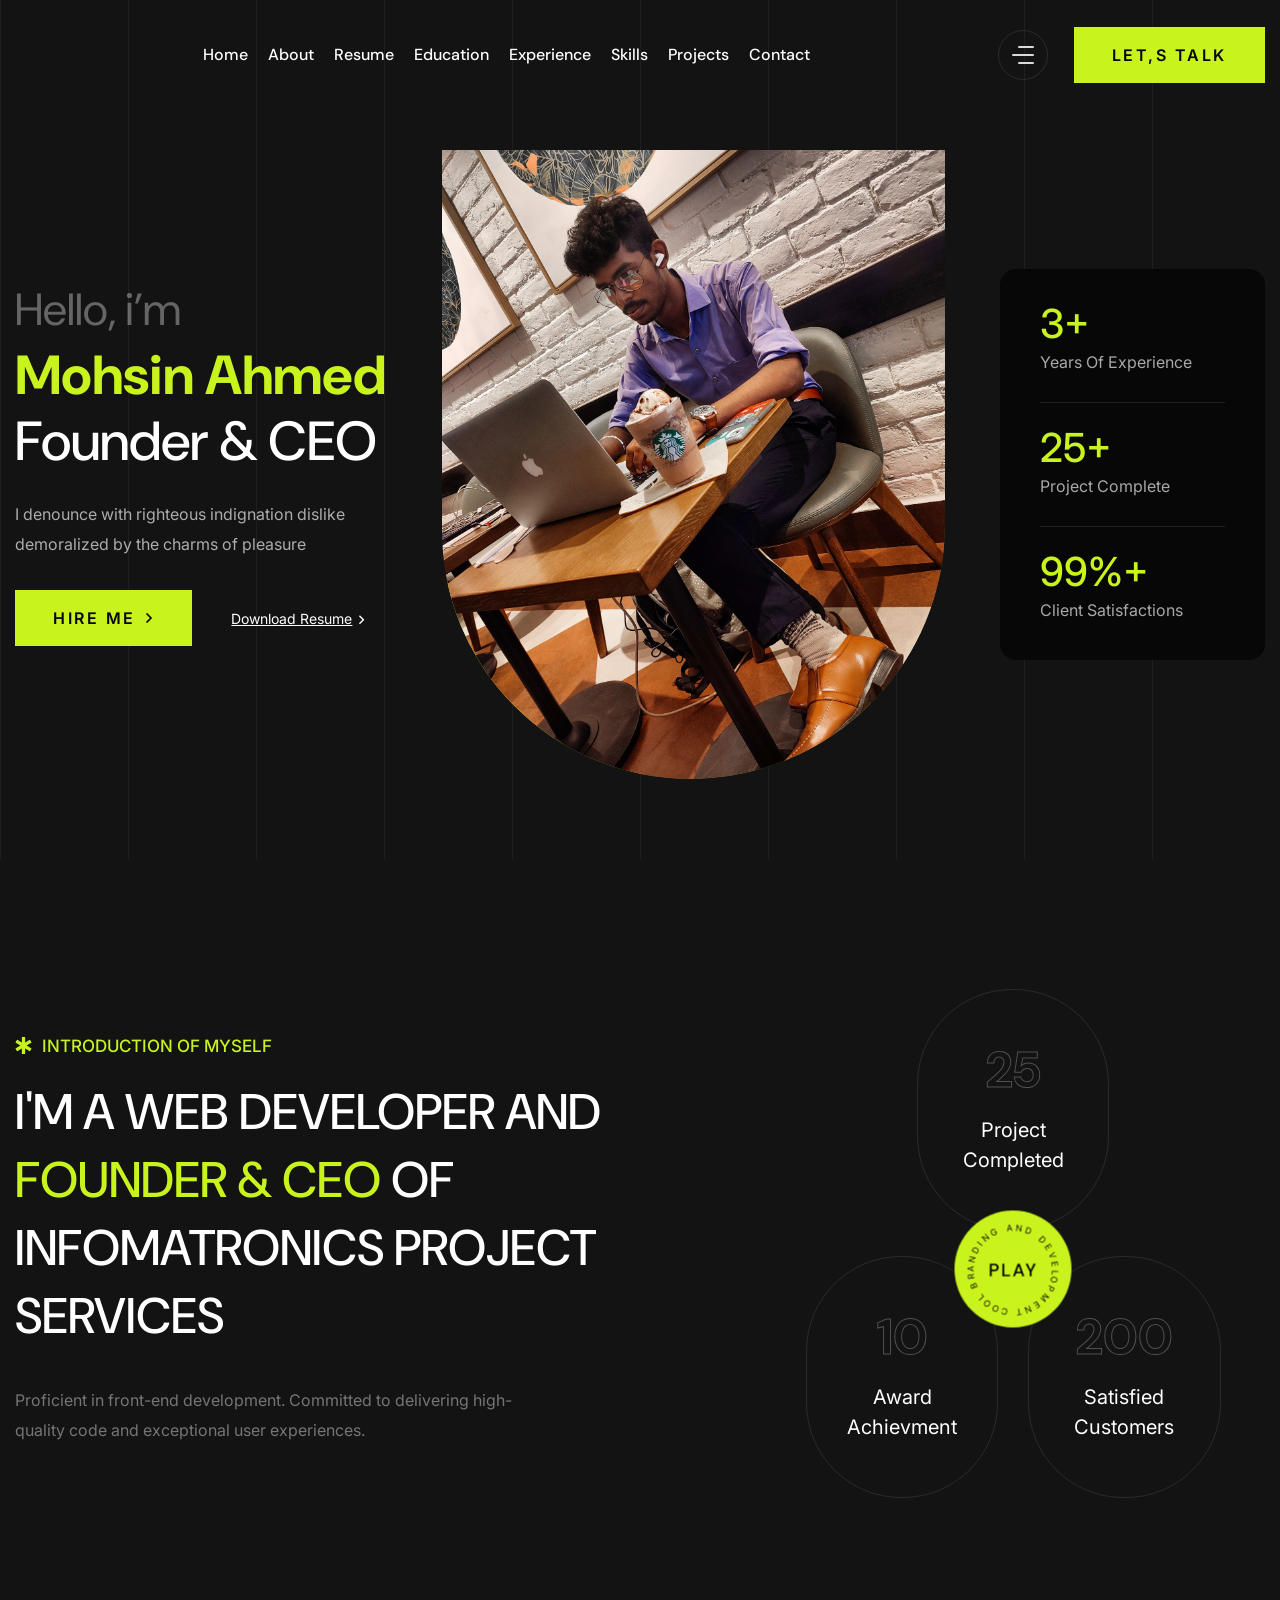
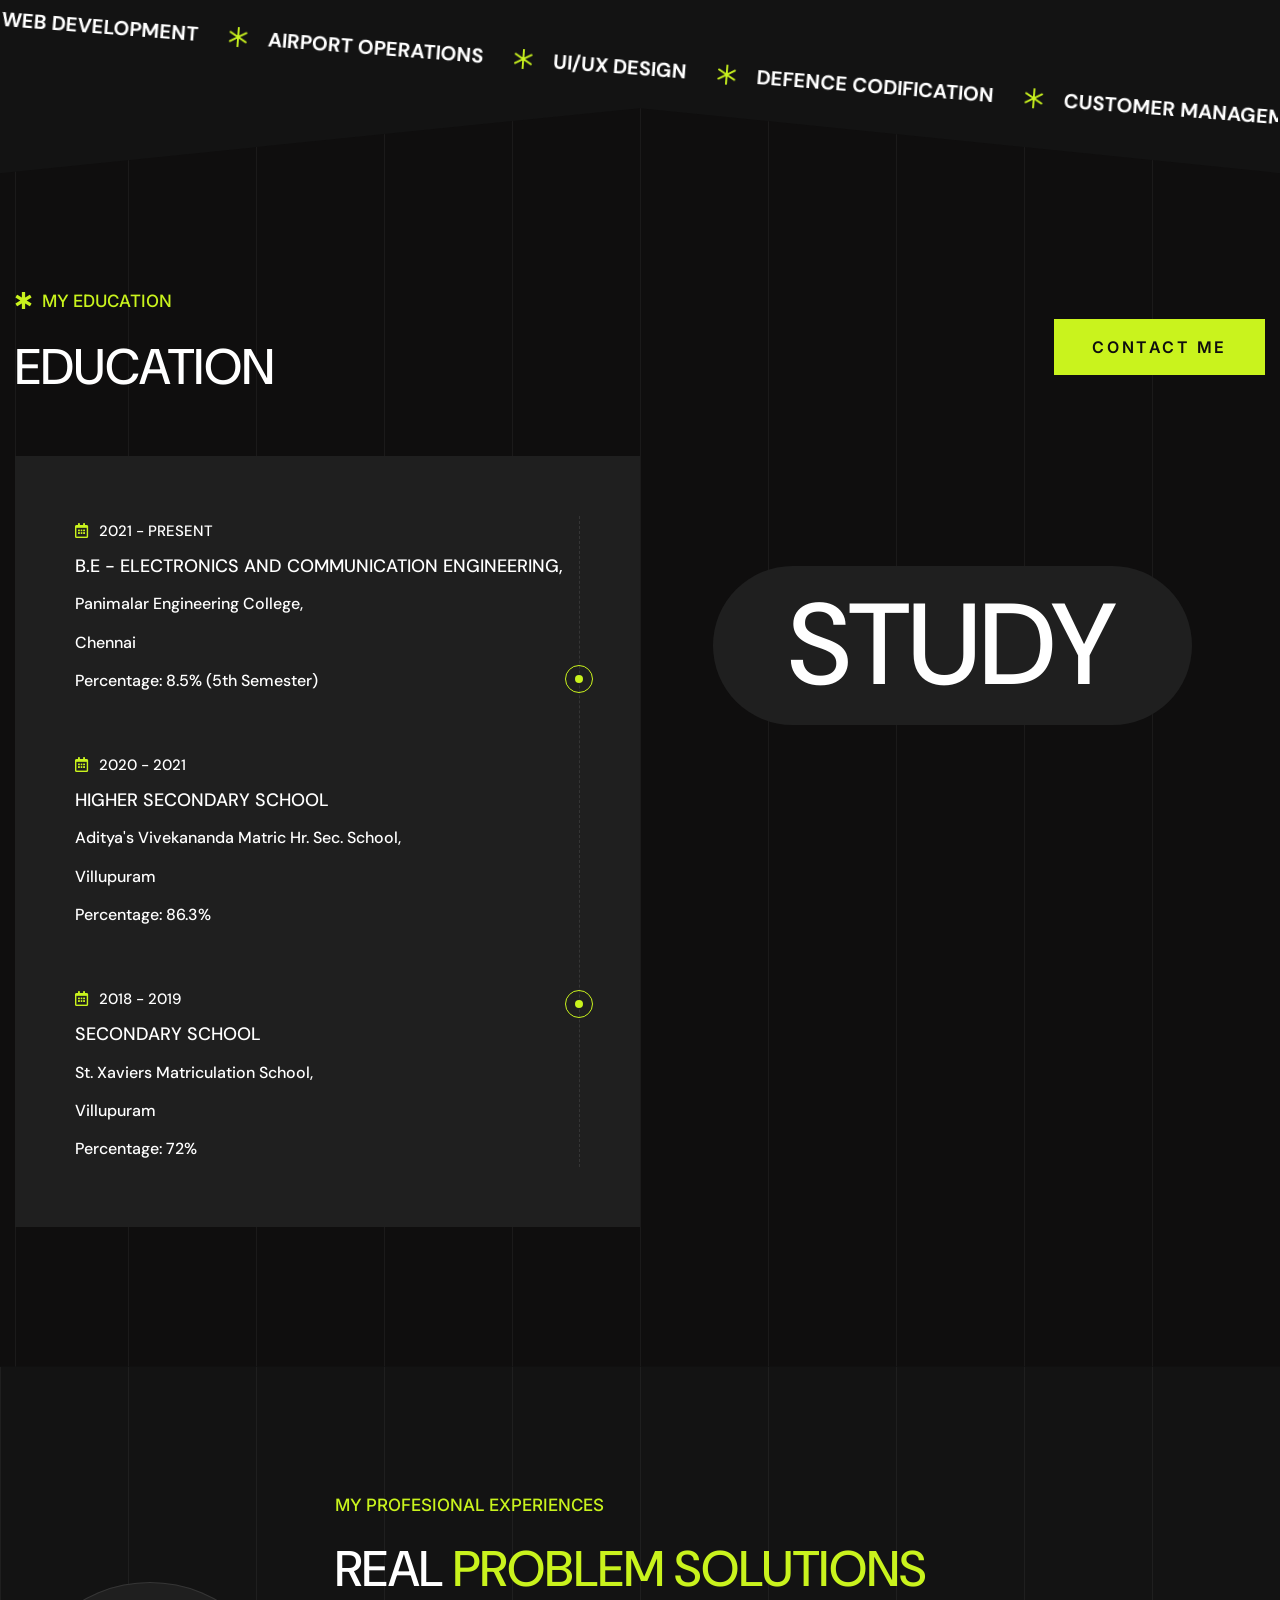
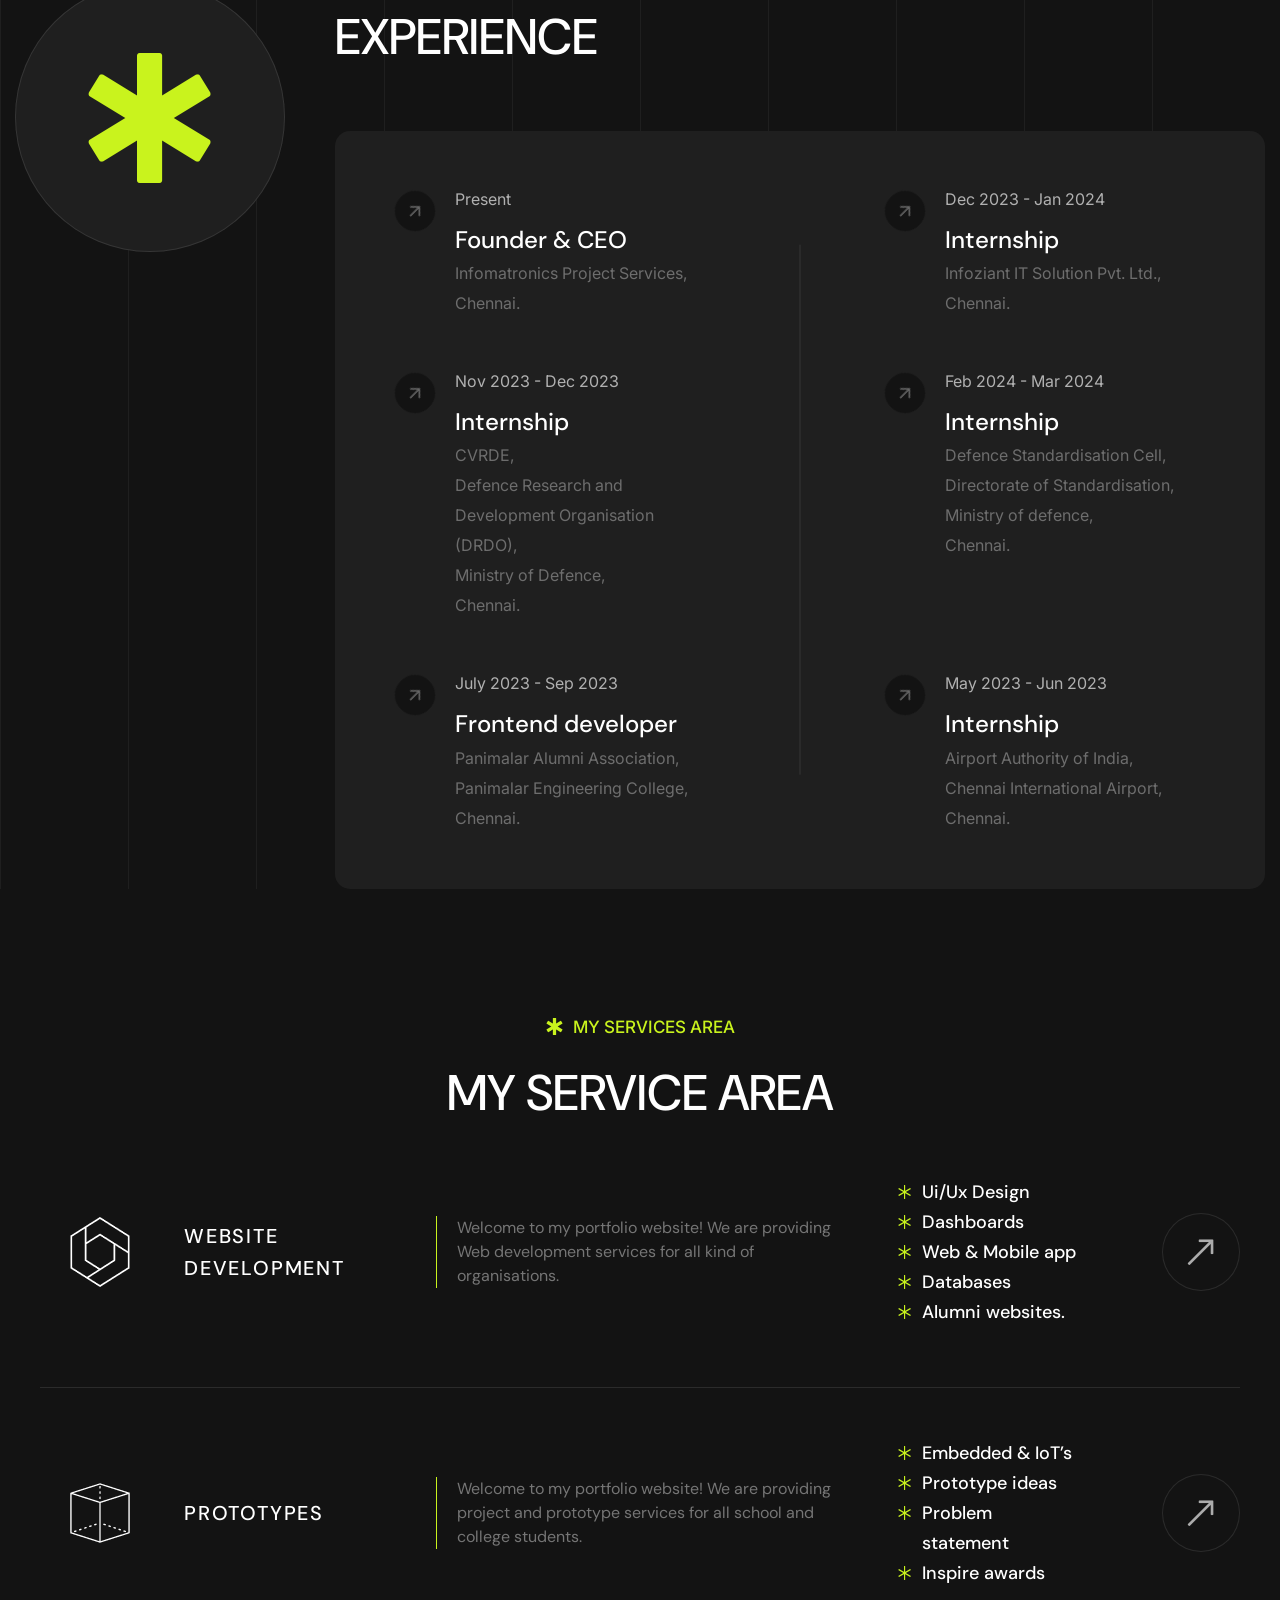
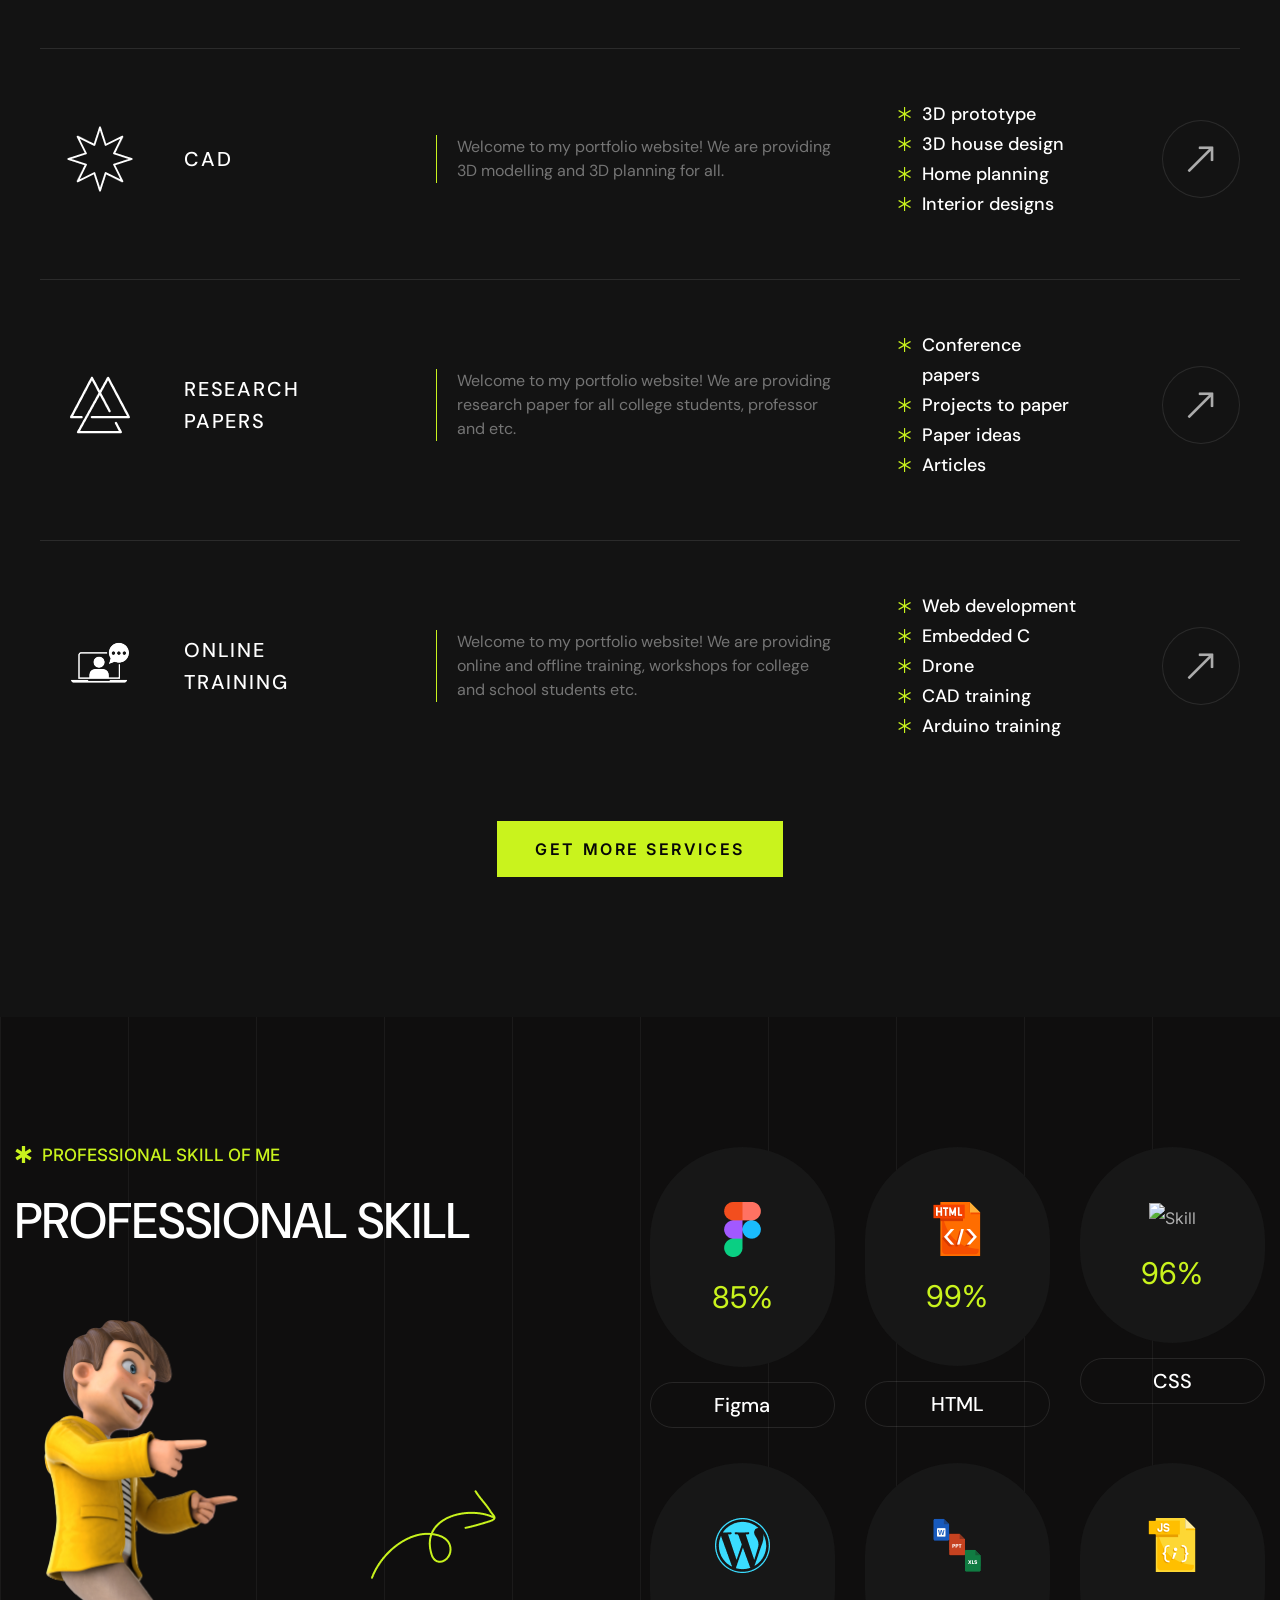
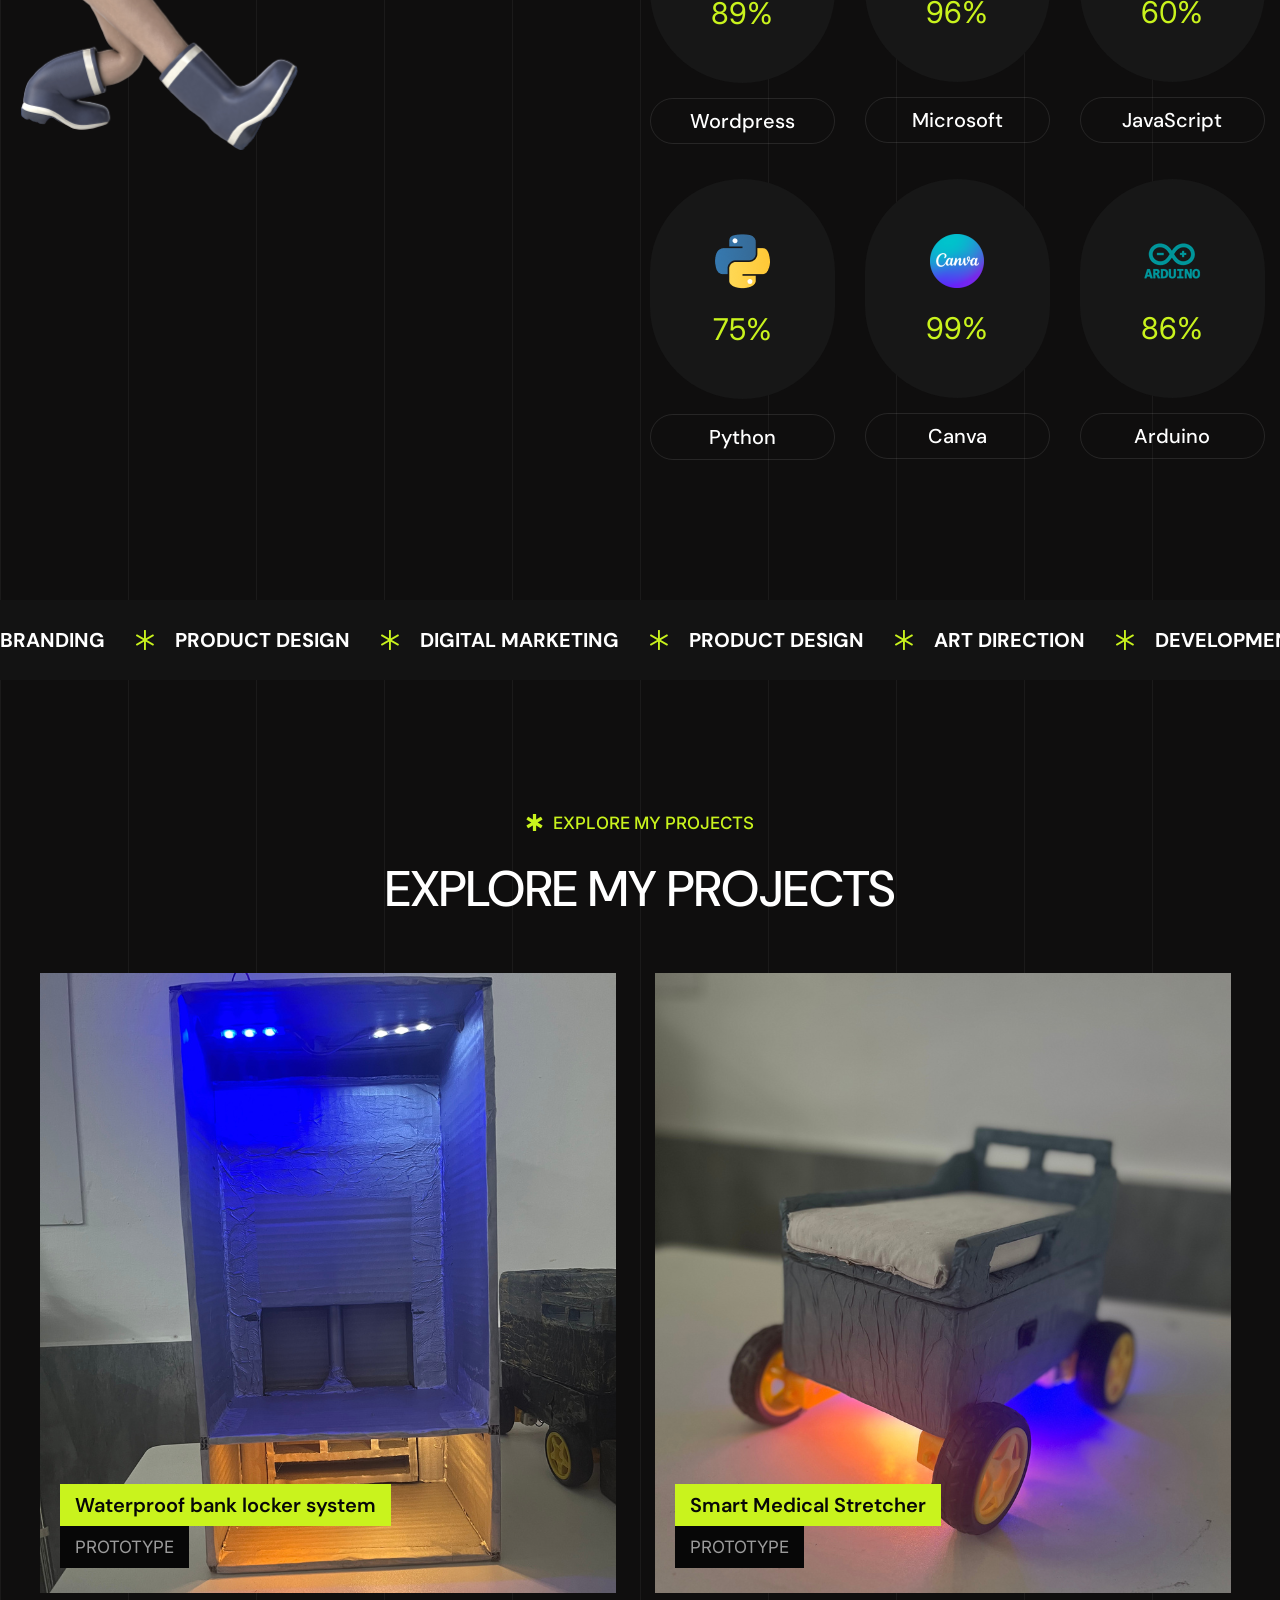
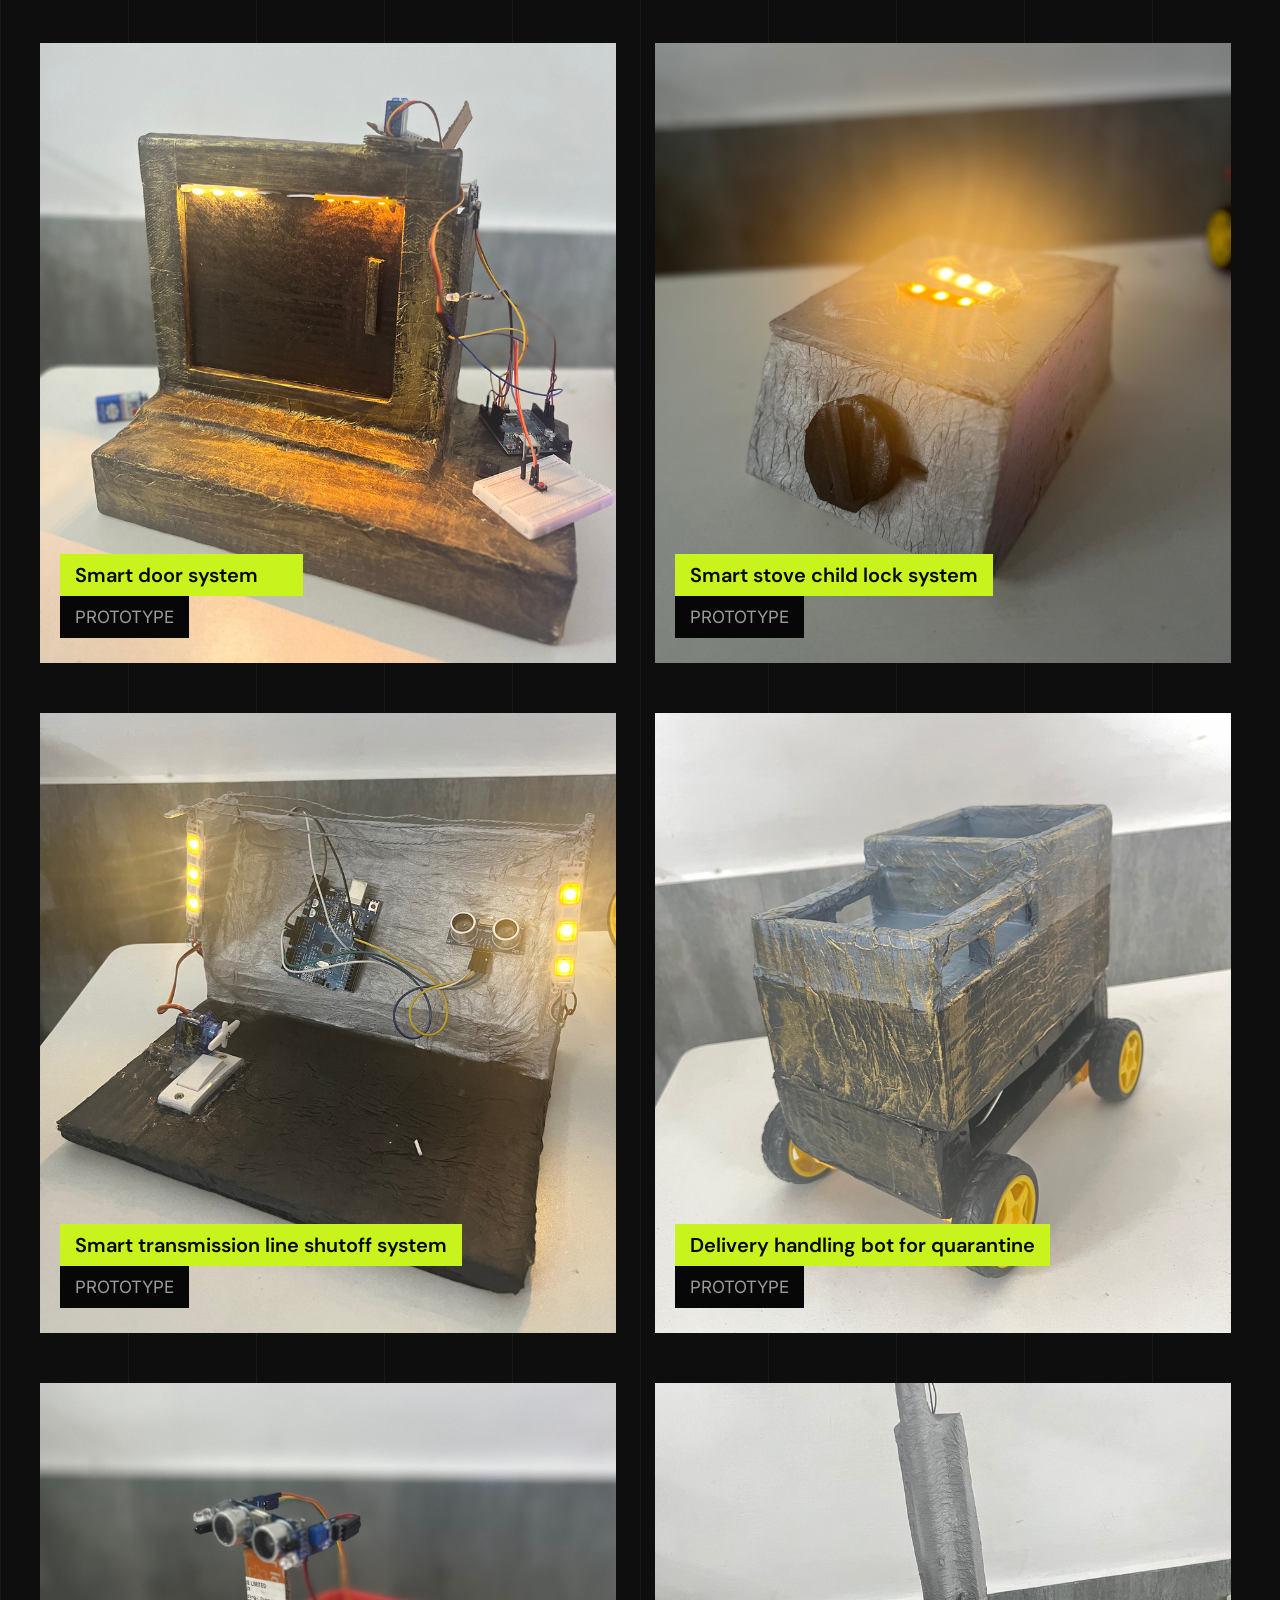
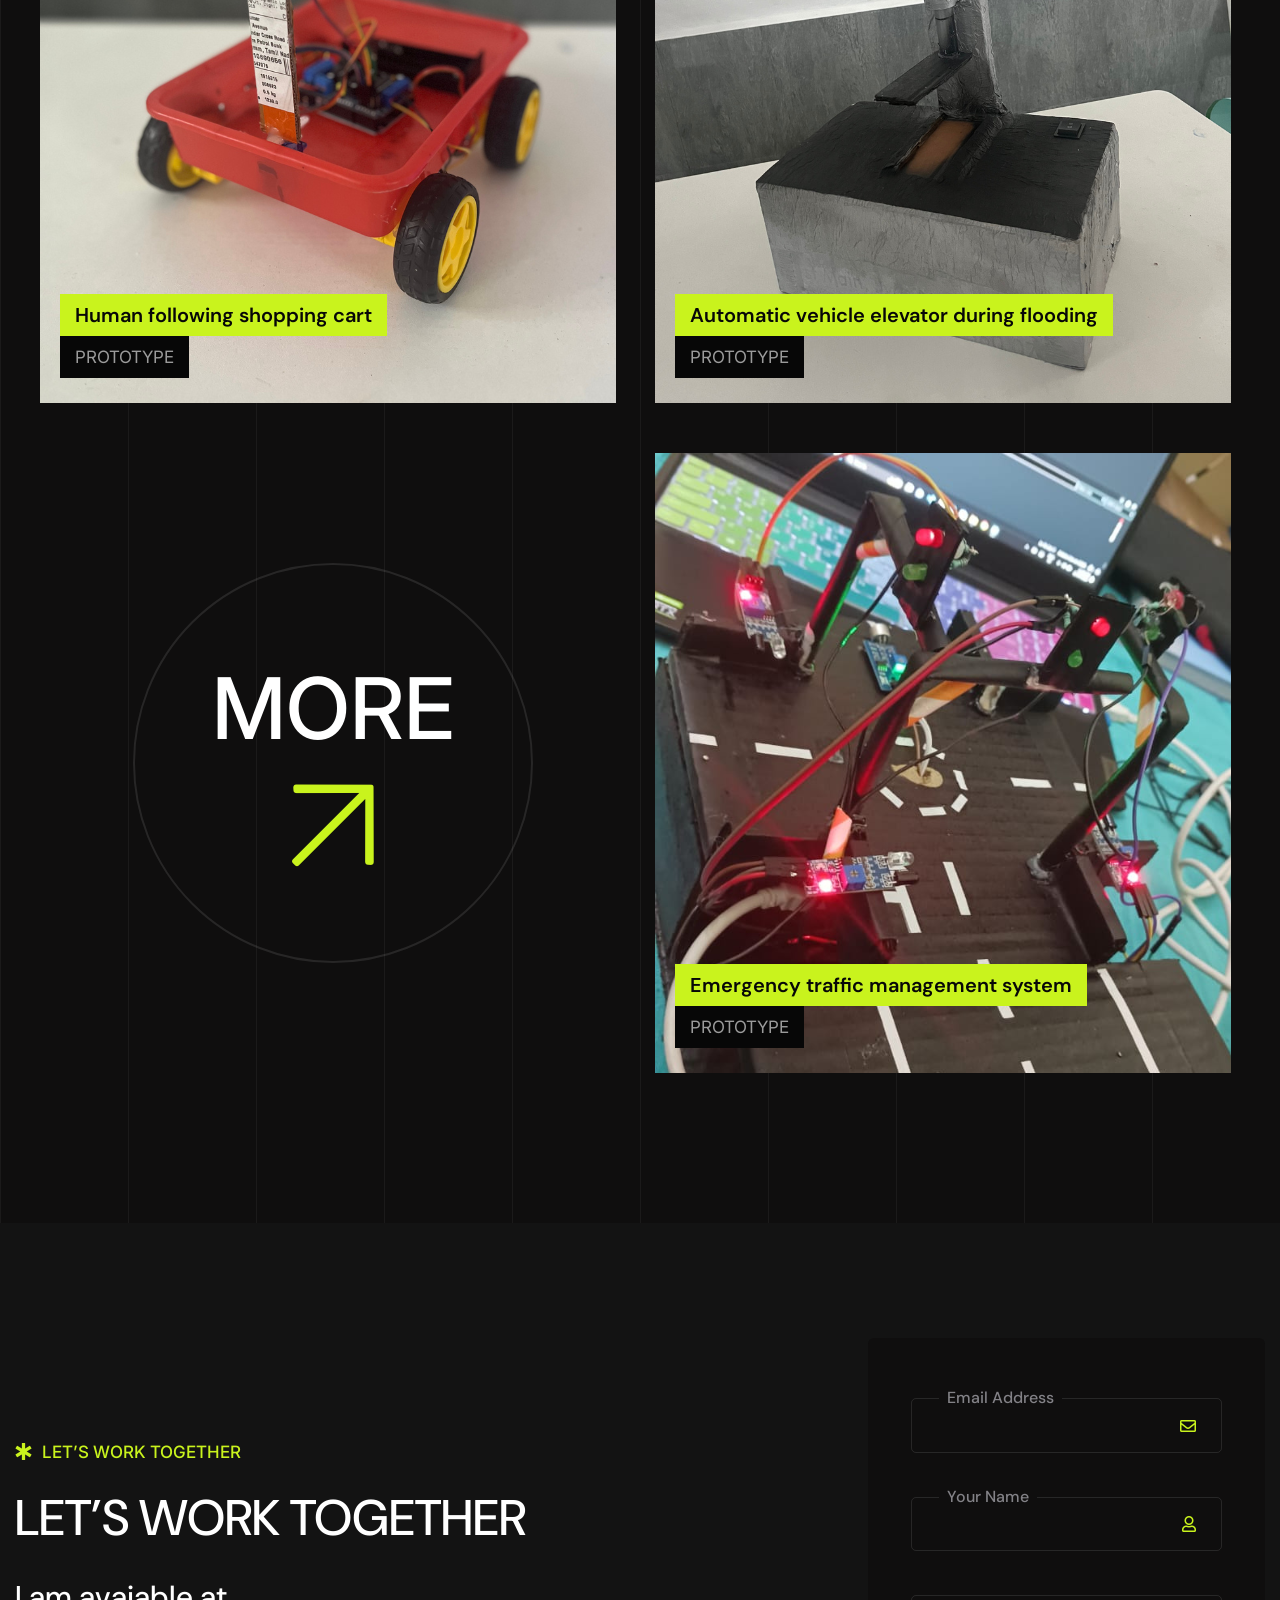
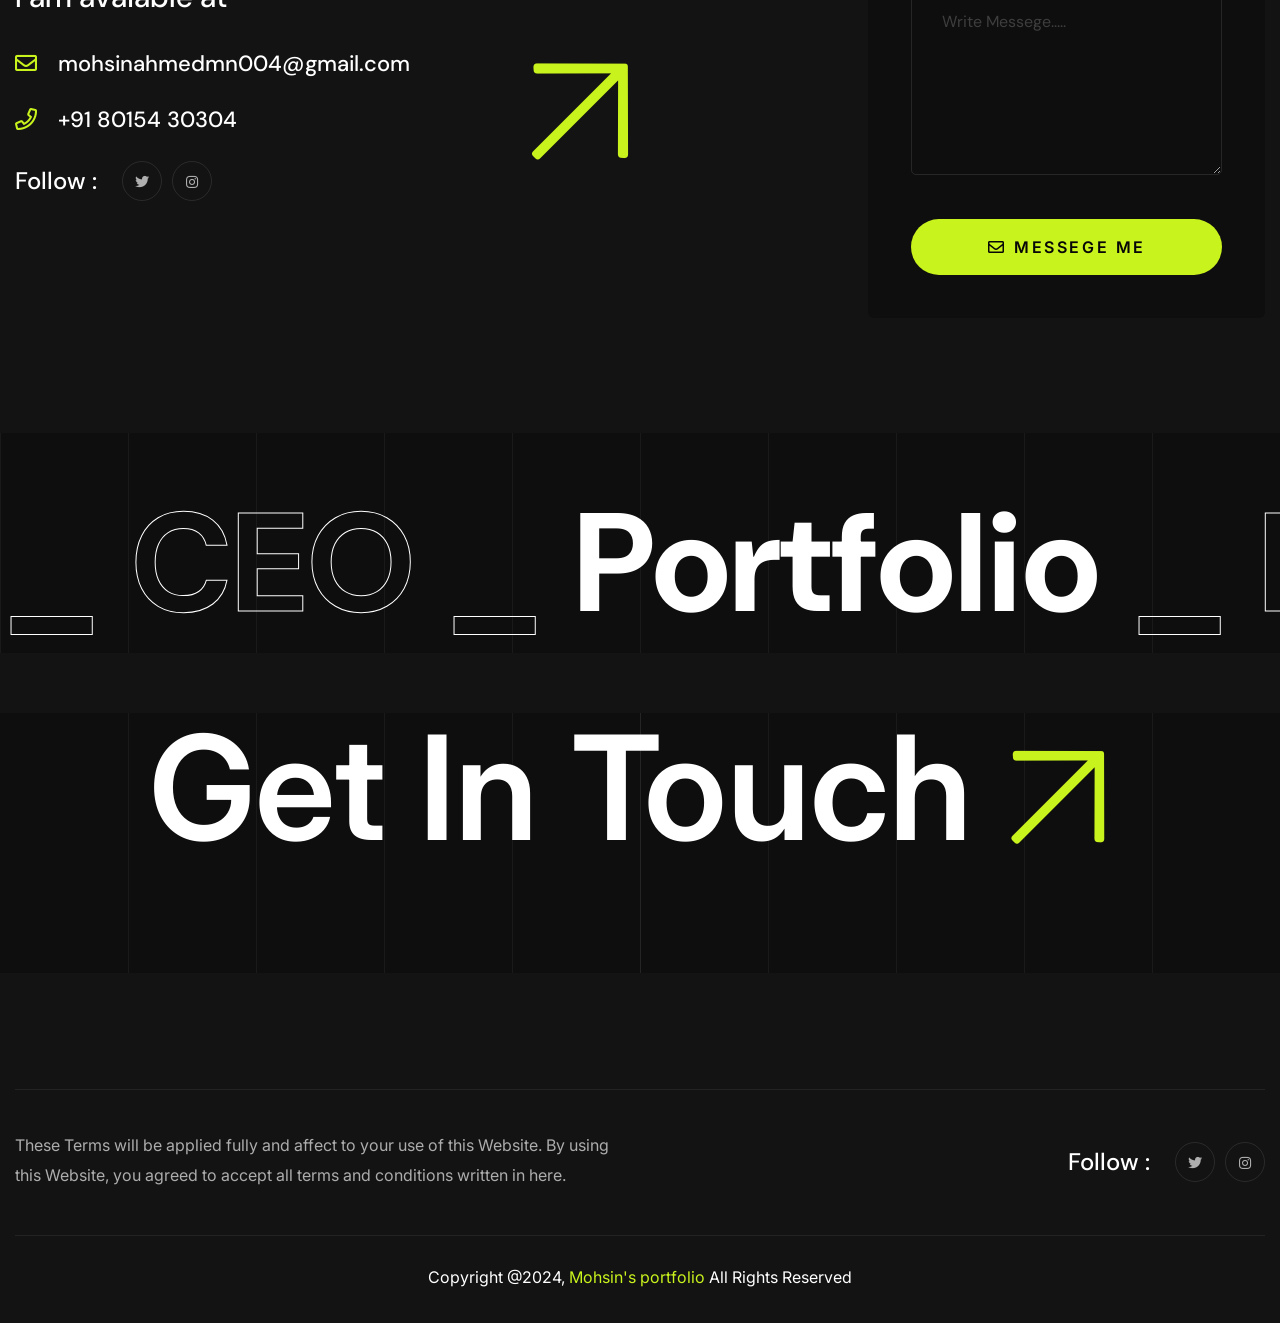
==== index2onepage.html @ ca1ec05c "Add files via upload" ====
<!DOCTYPE html>
<html lang="zxx">
<head>
    <!-- Required meta tags -->
    <meta charset="utf-8">
    <meta name="description" content="">
    <meta http-equiv="X-UA-Compatible" content="IE=edge">
    <meta name="viewport" content="width=device-width, initial-scale=1, shrink-to-fit=no">

    <!-- Title -->
    <title>Mohsin Ahmed Portfolio</title>
    <!-- Favicon Icon -->
    
    <!-- Flaticon -->
    <link rel="stylesheet" href="css/flaticon.min.css">
    <!-- Font Awesome -->
    <link rel="stylesheet" href="css/fontawesome-5.14.0.min.css">
    <!-- Bootstrap -->
    <link rel="stylesheet" href="css/bootstrap.min.css">
    <!-- Magnific Popup -->
    <link rel="stylesheet" href="css/magnific-popup.min.css">
    <!-- Nice Select -->
    <link rel="stylesheet" href="css/nice-select.min.css">
    <!-- Animate -->
    <link rel="stylesheet" href="css/animate.min.css">
    <!-- Slick -->
    <link rel="stylesheet" href="css/slick.min.css">
    <!-- Main Style -->
    <link rel="stylesheet" href="css/style.css">
    
</head>
<body class="home-two">
    <div class="page-wrapper">

        
        <!-- main header -->
        <header class="main-header header-two menu-absolute">
            <!--Header-Upper-->
            <div class="header-upper">
                <div class="container container-1620 clearfix">

                    <div class="header-inner rel d-flex align-items-center">
                        <div class="logo-outer">
                            <div class="logo"><a href="index2onepage.html"></div>
                        </div>

                        <div class="nav-outer clearfix mx-auto">
                            <!-- Main Menu -->
                            <nav class="main-menu navbar-expand-lg">
                                <div class="navbar-header">
                                   <div class="mobile-logo my-15">
                                       <a href="index2onepage.html">
                                            
                                       </a>
                                   </div>
                                   
                                    <!-- Toggle Button -->
                                    <button type="button" class="navbar-toggle me-4" data-bs-toggle="collapse" data-bs-target=".navbar-collapse">
                                        <span class="icon-bar"></span>
                                        <span class="icon-bar"></span>
                                        <span class="icon-bar"></span>
                                    </button>
                                </div>

                                <div class="navbar-collapse collapse clearfix">
                                    <ul class="navigation onepage clearfix">
                                        <li><a href="#home">Home</a></li>
                                        <li><a href="#about">about</a></li>
                                        <li><a href="https://drive.google.com/file/d/18EdNKcP27BwiwXo0ZS5qQaYZwL12gX1g/view?usp=sharing">Resume</a></li>
                                        <li><a href="#education">Education</a></li>
                                        <li><a href="#experience">Experience</a></li>
                                        <li><a href="#skills">skills</a></li>
                                        <li><a href="#projects">projects</a></li>
                                        <li><a href="#contact">Contact</a></li>
                                    </ul>
                                </div>

                            </nav>
                            <!-- Main Menu End-->
                        </div>
                        
                        <!-- Menu Button -->
                        <div class="menu-btns">
                            <!-- menu sidbar -->
                            <div class="menu-sidebar">
                                <button>
                                    <img src="images/shape/sidebar-tottler-white.svg" alt="Toggler">
                                </button>
                            </div>
                            
                            <a href="#contact" class="theme-btn">let,s talk</a>
                        </div>
                    </div>
                </div>
            </div>
            <!--End Header Upper-->
        </header>
       
       
        <!--Form Back Drop-->
        <div class="form-back-drop"></div>
        
        <!-- Hidden Sidebar -->
        <section class="hidden-bar">
            <div class="inner-box text-center">
                <div class="cross-icon"><span class="fa fa-times"></span></div>
                <div class="title">
                    <h4>Get Appointment</h4>
                </div>

                <!--Appointment Form-->
                <div class="appointment-form">
                    <form method="post" action="#contact">
                        <div class="form-group">
                            <input type="text" name="text" value="" placeholder="Name" required>
                        </div>
                        <div class="form-group">
                            <input type="email" name="email" value="" placeholder="Email Address" required>
                        </div>
                        <div class="form-group">
                            <textarea placeholder="Message" rows="5"></textarea>
                        </div>
                        <div class="form-group">
                            <button type="submit" class="theme-btn">Submit now</button>
                        </div>
                    </form>
                </div>

                <!--Social Icons-->
                <div class="social-style-one">
                    <a href="https://twitter.com/MrMohsinAhmed"><i class="fab fa-twitter"></i></a>
                    <a href="https://www.instagram.com/itsmohsinx/?hl=en"><i class="fab fa-instagram"></i></a>
                </div>
            </div>
        </section>
        <!--End Hidden Sidebar -->
       
        
        <!-- Hero Section Start -->
        <section class="main-hero-area pt-150 pb-80 rel z-1">
            <div class="container container-1620">
                <div class="row align-items-center">
                    <div class="col-lg-4 col-sm-7">
                        <div class="hero-content rmb-55 wow fadeInUp delay-0-2s">
                            <span class="h2">Hello, i’m </span>
                            <h1><b>Mohsin Ahmed</b> Founder & CEO</h1>
                            <p>I denounce with righteous indignation dislike demoralized by the charms of pleasure</p>
                            <div class="hero-btns">
                                <a href="#contact" class="theme-btn">Hire Me <i class="far fa-angle-right"></i></a>
                                <a href="https://drive.google.com/file/d/18EdNKcP27BwiwXo0ZS5qQaYZwL12gX1g/view?usp=sharing" target="_blank" class="read-more">Download Resume <i class="far fa-angle-right"></i></a>
                            </div>
                        </div>
                    </div>
                    <div class="col-lg-3 col-sm-5 order-lg-3">
                        <div class="hero-counter-wrap ms-lg-auto rmb-55 wow fadeInUp delay-0-4s">
                            <div class="counter-item counter-text-wrap">
                                <span class="count-text plus" data-speed="3000" data-stop="03">3</span>
                                <span class="counter-title">Years Of Experience</span>
                            </div>
                            <div class="counter-item counter-text-wrap">
                                <span class="count-text plus" data-speed="3000" data-stop="25">20</span>
                                <span class="counter-title">Project Complete</span>
                            </div>
                            <div class="counter-item counter-text-wrap">
                                <span class="count-text percent" data-speed="3000" data-stop="99">0</span>
                                <span class="counter-title">Client Satisfactions</span>
                            </div>
                        </div>
                    </div>
                    <div class="col-lg-5">
                        <div class="author-image-part wow fadeIn delay-0-3s">
                            <div class="bg-circle"></div>
                            <img src="images/hero/IMG_20231003_004458_327.jpg" alt="Author">
                            <div class="progress-shape">
                                <img src="images/hero/progress-shape.png" alt="Progress">
                            </div>
                        </div>
                    </div>
                </div>
            </div>
            <div class="bg-lines">
               <span></span><span></span>
               <span></span><span></span>
               <span></span><span></span>
               <span></span><span></span>
               <span></span><span></span>
            </div>
        </section>
        <!-- Hero Section End -->
        
        
        <!-- About Area start -->
        <section id="about" class="about-area-two rel z-1 pt-130 rpt-100 pb-130 rpb-100">
            <div class="container">
                <div class="row align-items-center">
                    <div class="col-lg-7">
                        <div class="about-content-two rel z-2 rmb-55">
                            <div class="section-title mb-35 wow fadeInUp delay-0-2s">
                                <span class="sub-title mb-15"><i class="flaticon-asterisk-1"></i>Introduction of Myself</span>
                                <h2>i'm a Web developer and <span>founder & CEO</span> of Infomatronics Project Services</h2>
                            </div>
                            <div class="text pb-5">Proficient in front-end development. Committed to delivering high-quality code and exceptional user experiences.</div>
                            <div class="row">
                               
                            </div>
                        </div>
                    </div>
                    <div class="col-lg-5">
                        <div class="about-counter-wrap">
                            <div class="row gap-40 justify-content-center">
                                <div class="col-lg-5 col-6 mx-5">
                                    <div class="counter-item counter-text-wrap mb-25 wow fadeInUp delay-0-2s">
                                        <span class="count-text plus" data-speed="3000" data-stop="25">0</span>
                                        <span class="counter-title">project completed</span>
                                    </div>
                                </div>
                                <div class="col-lg-5 col-6">
                                    <div class="counter-item counter-text-wrap wow fadeInDown delay-0-2s">
                                        <span class="count-text" data-speed="3000" data-stop="10">0</span>
                                        <span class="counter-title">Award achievment</span>
                                    </div>
                                </div>
                                <div class="col-lg-5 col-6">
                                    <div class="counter-item counter-text-wrap wow fadeInDown delay-0-2s">
                                        <span class="count-text" data-speed="3000" data-stop="200">0</span>
                                        <span class="counter-title">Satisfied customers</span>
                                    </div>
                                </div>
                            </div>
                            <div class="counter-logo"><img class="wow zoomIn delay-0-2s" src="images/shape/circle-logo.png" alt="Logo"></div>
                        </div>
                    </div>
                </div>
            </div>
        </section>
        <!-- About Area end -->
        
        
        <!-- Headline area start -->
        <div class="headline-area-h2 rel z-2 py-25">
            <div class="headline-wrap">
                <span class="marquee-wrap">
                   <span class="marquee-inner left">
                        <span class="marquee-item">Web development<i class="far fa-asterisk"></i></span>
                        <span class="marquee-item">Airport Operations<i class="far fa-asterisk"></i></span>
                        <span class="marquee-item">UI/UX design<i class="far fa-asterisk"></i></span>
                        <span class="marquee-item">Defence Codification<i class="far fa-asterisk"></i></span>
                        <span class="marquee-item">Customer management<i class="far fa-asterisk"></i></span>
                        <span class="marquee-item">Data visualization.<i class="far fa-asterisk"></i></span>
                        <span class="marquee-item">CAD / CAM<i class="far fa-asterisk"></i></span>
                        <span class="marquee-item">Electrical wiring<i class="far fa-asterisk"></i></span>
                        <span class="marquee-item">Time Management<i class="far fa-asterisk"></i></span>
                   </span>
                   <span class="marquee-inner left">
                    <span class="marquee-item">Web development<i class="far fa-asterisk"></i></span>
                    <span class="marquee-item">Airport Operations<i class="far fa-asterisk"></i></span>
                    <span class="marquee-item">UI/UX design<i class="far fa-asterisk"></i></span>
                    <span class="marquee-item">Defence Codification<i class="far fa-asterisk"></i></span>
                    <span class="marquee-item">Customer management<i class="far fa-asterisk"></i></span>
                    <span class="marquee-item">Data visualization.<i class="far fa-asterisk"></i></span>
                    <span class="marquee-item">CAD / CAM<i class="far fa-asterisk"></i></span>
                    <span class="marquee-item">Electrical wiring<i class="far fa-asterisk"></i></span>
                    <span class="marquee-item">Time Management<i class="far fa-asterisk"></i></span>
               </span>
               <span class="marquee-inner left">
                <span class="marquee-item">Web development<i class="far fa-asterisk"></i></span>
                <span class="marquee-item">Airport Operations<i class="far fa-asterisk"></i></span>
                <span class="marquee-item">UI/UX design<i class="far fa-asterisk"></i></span>
                <span class="marquee-item">Defence Codification<i class="far fa-asterisk"></i></span>
                <span class="marquee-item">Customer management<i class="far fa-asterisk"></i></span>
                <span class="marquee-item">Data visualization.<i class="far fa-asterisk"></i></span>
                <span class="marquee-item">CAD / CAM<i class="far fa-asterisk"></i></span>
                <span class="marquee-item">Electrical wiring<i class="far fa-asterisk"></i></span>
                <span class="marquee-item">Time Management<i class="far fa-asterisk"></i></span>
           </span>
                </span>
             </div>
        </div>
        <!-- Headline Area end -->
        <!-- Resume Area start -->
        <section class="resume-area-two bgc-black rel z-1 pt-185 rpt-145 pb-140 rpb-100" id="education">
            <div class="container">
                <div class="row align-items-center pb-20">
                    <div class="col-lg-8">
                        <div class="section-title mb-35 wow fadeInUp delay-0-2s">
                            <span class="sub-title mb-15"><i class="flaticon-asterisk-1"></i>MY Education</span>
                            <h2>Education</h2>
                        </div>
                    </div>
                    <div class="col-lg-4 text-lg-end">
                        <a href="#contact" class="theme-btn mb-35">Contact Me</a>
                    </div>
                </div>
                <div class="row no-gap">
                    <div class="col-xl-6">
                        <div class="resume-box-wrap design-two">
                            
                            <div class="resume-box wow fadeInLeft delay-0-2s">
                                <div class="resume-column">
                                    <div class="timeline-item">
                                        <div class="resume-content">
                                            <span class="duration"><i class="far fa-calendar-alt"></i> 2021 - Present </span>
                                            <h5 class="title">B.E - Electronics and Communication Engineering, <br></h5><h6>Panimalar Engineering College, <br><br> Chennai <br><br> Percentage: 8.5% (5th Semester)</h6>
                                        </div>
                                    </div>
                                    <div class="timeline-item">
                                        <div class="resume-content">
                                            <span class="duration"><i class="far fa-calendar-alt"></i> 2020 - 2021 </span>
                                            <h5 class="title">Higher Secondary school</h5><h6>Aditya's Vivekananda Matric Hr. Sec. School, <br><br> Villupuram <br><br> Percentage: 86.3%</h6>
                                        </div>
                                    </div>
                                    <div class="timeline-item">
                                        <div class="resume-content">
                                            <span class="duration"><i class="far fa-calendar-alt"></i> 2018 - 2019 </span>
                                            <h5 class="title">Secondary school</h5><h6>St. Xaviers Matriculation School, <br><br> Villupuram <br><br>Percentage: 72%</h6>
                                        </div>
                                    </div>
                                </div>
                                
                                <div class="resume-line">
                                    <span class="resume-dots"></span><span class="resume-dots"></span>
                                </div>
                            </div>
                        </div>
                    </div>
                    <div class="col-xl-6">
                        <div class="resume-box-wrap mt-110 rmt-75">
                            <div class="timeline-heading wow fadeInDown delay-0-4s">
                                <span class="title">study</span>
                               
                            
                    </div>
                </div>
            </div>
            <div class="bg-lines">
               <span></span><span></span>
               <span></span><span></span>
               <span></span><span></span>
               <span></span><span></span>
               <span></span><span></span>
            </div>
        </section>
        <!-- Resume Area end -->
        
        <!-- Resume Area start -->
        <section class="resume-area pt-130 rpt-100 rel z-1" id="experience">
            <div class="container">
                <div class="row">
                    <div class="col-lg-3">
                        <div class="big-icon mt-85 rmt-0 rmb-55 wow fadeInUp delay-0-2s">
                            <i class="flaticon-asterisk-1"></i>
                        </div>
                    </div>
                    <div class="col-lg-9">
                        <div class="row">
                            <div class="col-xl-8 col-lg-9">
                                <div class="section-title mb-60 wow fadeInUp delay-0-2s">
                                    <span class="sub-title mb-15">My profesional    experiences</span>
                                    <h2>Real <span>Problem Solutions</span> Experience</h2>
                                </div>
                            </div>
                        </div>
                        <div class="resume-items-wrap">
                            <div class="row justify-content-between">
                                <div class="col-xl-5 col-md-6">
                                    <div class="resume-item wow fadeInUp delay-0-3s">
                                        <div class="icon">
                                            <i class="far fa-arrow-right"></i>
                                        </div>
                                        <div class="content">
                                            <span class="years">Present</span>
                                            <h4>Founder & CEO</h4>
                                            <span class="company">Infomatronics Project Services, <br> Chennai.</span>
                                        </div>
                                    </div>
                                </div>
                                <div class="col-xl-5 col-md-6">
                                    <div class="resume-item wow fadeInUp delay-0-4s">
                                        <div class="icon">
                                            <i class="far fa-arrow-right"></i>
                                        </div>
                                        <div class="content">
                                            <span class="years">Dec 2023 - Jan 2024</span>
                                            <h4>Internship</h4>
                                            <span class="company">Infoziant IT Solution Pvt. Ltd., <br> Chennai.</span>
                                        </div>
                                    </div>
                                </div>
                                
                                <div class="col-xl-5 col-md-6">
                                    <div class="resume-item wow fadeInUp delay-0-4s">
                                        <div class="icon">
                                            <i class="far fa-arrow-right"></i>
                                        </div>
                                        <div class="content">
                                            <span class="years">Nov 2023 - Dec 2023</span>
                                            <h4>Internship</h4>
                                            <span class="company">CVRDE, <br>Defence Research and Development Organisation (DRDO), <br> Ministry of Defence,<br> Chennai.</span>
                                        </div>
                                    </div>
                                </div>
                                <div class="col-xl-5 col-md-6">
                                    <div class="resume-item wow fadeInUp delay-0-3s">
                                        <div class="icon">
                                            <i class="far fa-arrow-right"></i>
                                        </div>
                                        <div class="content">
                                            <span class="years">Feb 2024 - Mar 2024</span>
                                            <h4>Internship</h4>
                                            <span class="company">Defence Standardisation Cell, <br> Directorate of Standardisation, <br> Ministry of defence, <br> Chennai.</span>
                                        </div>
                                    </div>
                                </div>
                                <div class="col-xl-5 col-md-6">
                                    <div class="resume-item wow fadeInUp delay-0-4s">
                                        <div class="icon">
                                            <i class="far fa-arrow-right"></i>
                                        </div>
                                        <div class="content">
                                            <span class="years">July 2023 - Sep 2023</span>
                                            <h4>Frontend developer</h4>
                                            <span class="company">Panimalar Alumni Association, <br> Panimalar Engineering College, <br> Chennai.</span>
                                        </div>
                                    </div>
                                </div>
                                <div class="col-xl-5 col-md-6">
                                    <div class="resume-item wow fadeInUp delay-0-2s">
                                        <div class="icon">
                                            <i class="far fa-arrow-right"></i>
                                        </div>
                                        <div class="content">
                                            <span class="years">May 2023 - Jun 2023</span>
                                            <h4>Internship</h4>
                                            <span class="company">Airport Authority of India, <br> Chennai International Airport, <br> Chennai.</span>
                                        </div>
                                    </div>
                                </div>
                                
                            </div>
                        </div>
                    </div>
                </div>
            </div>
            <div class="bg-lines">
               <span></span><span></span>
               <span></span><span></span>
               <span></span><span></span>
               <span></span><span></span>
               <span></span><span></span>
            </div>
        </section>
        <!-- Resume Area end -->
        
        
        <!-- Services Area start -->
        <section id="services" class="services-area-two pt-130 rpt-100 pb-140 rpb-100 rel z-1">
            <div class="container container-1200">
                <div class="row justify-content-center">
                    <div class="col-xl-12">
                        <div class="section-title text-center mb-50 wow fadeInUp delay-0-2s">
                            <span class="sub-title mb-15"><i class="flaticon-asterisk-1"></i> my services area</span>
                            <h2>MY SERVICE AREA</h2>
                        </div>
                    </div>
                </div>
                <div class="services-two-wrap">
                    <div class="service-item-two wow fadeInUp delay-0-2s">
                        <div class="icon">
                            <img src="images/icons/service1.png" alt="Icon">
                        </div>
                        <h5 class="title"><a href="#">WEBSITE DEvelopment</a></h5>
                        <div class="text">
                            Welcome to my portfolio website! We are providing Web development services for all kind of organisations.
                        </div>
                        <ul class="list">
                            <li>Ui/Ux Design</li>
                            <li>Dashboards</li>
                            <li>Web & Mobile app</li>
                            <li>Databases</li>
                            <li>Alumni websites.</li>
                        </ul>
                        <a href="#" class="details-btn"><i class="fal fa-long-arrow-right"></i></a>
                    </div>
                    <div class="service-item-two wow fadeInUp delay-0-2s">
                        <div class="icon">
                            <img src="images/icons/service2.png" alt="Icon">
                        </div>
                        <h5 class="title"><a href="#">Prototypes</a></h5>
                        <div class="text">
                            Welcome to my portfolio website! We are providing project and prototype services for all school and college students.                        </div>
                        <ul class="list">
                            <li>Embedded & IoT’s</li>
                            <li>Prototype ideas</li>
                            <li>Problem statement</li>
                            <li>Inspire awards</li>
                        </ul>
                        <a href="#" class="details-btn"><i class="fal fa-long-arrow-right"></i></a>
                    </div>
                    <div class="service-item-two wow fadeInUp delay-0-2s">
                        <div class="icon">
                            <img src="images/icons/service3.png" alt="Icon">
                        </div>
                        <h5 class="title"><a href="#">CAD</a></h5>
                        <div class="text">
                            Welcome to my portfolio website! We are providing 3D modelling and 3D planning for all.
                        </div>
                        <ul class="list">
                            <li>3D prototype</li>
                            <li>3D house design</li>
                            <li>Home planning</li>
                            <li>Interior designs</li>
                        </ul>
                        <a href="#" class="details-btn"><i class="fal fa-long-arrow-right"></i></a>
                    </div>
                    <div class="service-item-two wow fadeInUp delay-0-2s">
                        <div class="icon">
                            <img src="images/icons/service4.png" alt="Icon">
                        </div>
                        <h5 class="title"><a href="#">Research papers</a></h5>
                        <div class="text">
                            Welcome to my portfolio website! We are providing research paper for all college students, professor and etc.
                        </div>
                        <ul class="list">
                            <li>Conference papers</li>
                            <li>Projects to paper</li>
                            <li>Paper ideas</li>
                            <li>Articles</li>
                        </ul>
                        <a href="#" class="details-btn"><i class="fal fa-long-arrow-right"></i></a>
                    </div>
                    <div class="service-item-two wow fadeInUp delay-0-2s">
                        <div class="icon">
                            <img src="images/icons/Untitled design.png" alt="Icon">
                        </div>
                        <h5 class="title"><a href="#">Online training</a></h5>
                        <div class="text">
                            Welcome to my portfolio website! We are providing online and offline training, workshops for college and school students etc.
                        </div>
                        <ul class="list">
                            <li>Web development</li>
                            <li>Embedded C</li>
                            <li>Drone</li>
                            <li>CAD training</li>
                            <li>Arduino training</li>
                        </ul>
                        <a href="#" class="details-btn"><i class="fal fa-long-arrow-right"></i></a>
                    </div>
                </div>
                <div class="services-more-btn text-center pt-55 wow fadeInUp delay-0-2s">
                    <a href="#" class="theme-btn">Get more services</a>
                </div>
            </div>
        </section>
        <!-- Services Area end -->
        
        
        <!-- Skill Area start -->
        <section id="skills" class="skill-area-two rel z-1 pt-130 rpt-100 pb-105 rpb-70">
            <div class="container">
                <div class="row">
                    <div class="col-lg-5">
                        <div class="skill-content-two rel z-2 rmb-55 wow fadeInUp delay-0-2s">
                            <div class="section-title mb-60">
                                <span class="sub-title mb-15"><i class="flaticon-asterisk-1"></i> professional skill of me</span>
                                <h2>professional skill</h2>
                            </div>
                            <div class="row justify-content-between align-items-center">
                                <div class="col-8">
                                    <img src="images/skills/skill-man.png" alt="Skill">
                                </div>
                                <div class="col-4">
                                    <img src="images/shape/skill-arrow.png" alt="Arrow">
                                </div>
                            </div>
                        </div>
                    </div>
                    <div class="col-lg-7">
                        <div class="skill-wrap-two">
                            <div class="row gap-40">
                                <div class="col-md-4 col-sm-4 col-6">
                                    <div class="skill-item-two wow fadeInUp delay-0-3s">
                                        <div class="icon-percent">
                                            <img src="images/skills/skill1.png" alt="Skill">
                                            <span class="percent">85%</span>
                                        </div>
                                        <h5 class="title">Figma</h5>
                                    </div>
                                </div>
                                <div class="col-md-4 col-sm-4 col-6">
                                    <div class="skill-item-two wow fadeInUp delay-0-4s">
                                        <div class="icon-percent">
                                            <img src="images/skills/skill2.png" alt="Skill">
                                            <span class="percent">99%</span>
                                        </div>
                                        <h5 class="title">HTML</h5>
                                    </div>
                                </div>
                                <div class="col-md-4 col-sm-4 col-6">
                                    <div class="skill-item-two wow fadeInUp delay-0-5s">
                                        <div class="icon-percent">
                                            <img src="skills/skill3.png" alt="Skill">
                                            <span class="percent">96%</span>
                                        </div>
                                        <h5 class="title">CSS</h5>
                                    </div>
                                </div>
                                <div class="col-md-4 col-sm-4 col-6">
                                    <div class="skill-item-two wow fadeInUp delay-0-4s">
                                        <div class="icon-percent">
                                            <img src="images/skills/skill4.png" alt="Skill">
                                            <span class="percent">89%</span>
                                        </div>
                                        <h5 class="title">Wordpress</h5>
                                    </div>
                                </div>
                                <div class="col-md-4 col-sm-4 col-6">
                                    <div class="skill-item-two wow fadeInUp delay-0-5s">
                                        <div class="icon-percent">
                                            <img src="images/skills/skill5.png" alt="Skill">
                                            <span class="percent">96%</span>
                                        </div>
                                        <h5 class="title">Microsoft</h5>
                                    </div>
                                </div>
                                <div class="col-md-4 col-sm-4 col-6">
                                    <div class="skill-item-two wow fadeInUp delay-0-6s">
                                        <div class="icon-percent">
                                            <img src="images/skills/skill6.png" alt="Skill">
                                            <span class="percent">60%</span>
                                        </div>
                                        <h5 class="title">JavaScript</h5>
                                    </div>
                                </div>
                                <div class="col-md-4 col-sm-4 col-6">
                                    <div class="skill-item-two wow fadeInUp delay-0-3s">
                                        <div class="icon-percent">
                                            <img src="images/skills/skill7.png" alt="Skill">
                                            <span class="percent">75%</span>
                                        </div>
                                        <h5 class="title">Python</h5>
                                    </div>
                                </div>
                                <div class="col-md-4 col-sm-4 col-6">
                                    <div class="skill-item-two wow fadeInUp delay-0-4s">
                                        <div class="icon-percent">
                                            <img src="images/skills/skill8.png" alt="Skill"> 
                                            <span class="percent">99%</span>
                                        </div>
                                        <h5 class="title">Canva</h5>
                                    </div>
                                </div>
                                <div class="col-md-4 col-sm-4 col-6">
                                    <div class="skill-item-two wow fadeInUp delay-0-5s">
                                        <div class="icon-percent">
                                            <img src="images/skills/skill10.png" alt="Skill">                                           
                                            <span class="percent">86%</span>
                                        </div>
                                        <h5 class="title">Arduino</h5>
                                    </div>
                                </div>
                            </div>
                        </div>
                    </div>
                </div>
            </div>
            <div class="bg-lines">
               <span></span><span></span>
               <span></span><span></span>
               <span></span><span></span>
               <span></span><span></span>
               <span></span><span></span>
            </div>
        </section>
        <!-- Skill Area end -->
        
        
        <!-- Headline area start -->
        <div class="headline-area rel z-2 py-25">
            <div class="headline-wrap">
                <span class="marquee-wrap">
                   <span class="marquee-inner left">
                        <span class="marquee-item">branding<i class="far fa-asterisk"></i></span>
                        <span class="marquee-item">product design<i class="far fa-asterisk"></i></span>
                        <span class="marquee-item">digital marketing<i class="far fa-asterisk"></i></span>
                        <span class="marquee-item">product design<i class="far fa-asterisk"></i></span>
                        <span class="marquee-item">art direction<i class="far fa-asterisk"></i></span>
                        <span class="marquee-item">development<i class="far fa-asterisk"></i></span>
                        <span class="marquee-item">UI/UX Design<i class="far fa-asterisk"></i></span>
                        <span class="marquee-item">motion graphics<i class="far fa-asterisk"></i></span>
                        <span class="marquee-item">strategy<i class="far fa-asterisk"></i></span>
                   </span>
                   <span class="marquee-inner left">
                        <span class="marquee-item">branding<i class="far fa-asterisk"></i></span>
                        <span class="marquee-item">product design<i class="far fa-asterisk"></i></span>
                        <span class="marquee-item">digital marketing<i class="far fa-asterisk"></i></span>
                        <span class="marquee-item">product design<i class="far fa-asterisk"></i></span>
                        <span class="marquee-item">art direction<i class="far fa-asterisk"></i></span>
                        <span class="marquee-item">development<i class="far fa-asterisk"></i></span>
                        <span class="marquee-item">UI/UX Design<i class="far fa-asterisk"></i></span>
                        <span class="marquee-item">motion graphics<i class="far fa-asterisk"></i></span>
                        <span class="marquee-item">strategy<i class="far fa-asterisk"></i></span>
                   </span>
                   <span class="marquee-inner left">
                        <span class="marquee-item">branding<i class="far fa-asterisk"></i></span>
                        <span class="marquee-item">product design<i class="far fa-asterisk"></i></span>
                        <span class="marquee-item">digital marketing<i class="far fa-asterisk"></i></span>
                        <span class="marquee-item">product design<i class="far fa-asterisk"></i></span>
                        <span class="marquee-item">art direction<i class="far fa-asterisk"></i></span>
                        <span class="marquee-item">development<i class="far fa-asterisk"></i></span>
                        <span class="marquee-item">UI/UX Design<i class="far fa-asterisk"></i></span>
                        <span class="marquee-item">motion graphics<i class="far fa-asterisk"></i></span>
                        <span class="marquee-item">strategy<i class="far fa-asterisk"></i></span>
                   </span>
                </span>
             </div>
        </div>
        <!-- Headline Area end -->
        
        
        <!-- Projects Area start -->
        <section id="projects" class="projects-area-four pt-135 rpt-100 pb-100 rpb-70 rel z-1">
            <div class="container container-1200">
                <div class="row justify-content-center">
                    <div class="col-xl-12">
                        <div class="section-title text-center mb-50 wow fadeInUp delay-0-2s">
                            <span class="sub-title mb-15"><i class="flaticon-asterisk-1"></i> Explore my projects</span>
                            <h2>Explore My Projects</h2>
                        </div>
                    </div>
                </div>
                <div class="row gap-50">
                    <div class="col-md-6">
                        <div class="project-item style-four wow fadeInUp delay-0-2s">
                            <div class="image">
                                <img src="images/projects/p1.png" alt="Project">
                                
                            </div>
                            <div class="content">
                                <h5 class="title"><a href="#">Waterproof bank locker system</a></h5>
                                <span class="sub-title">PROTOTYPE</span>
                            </div>
                        </div>
                    </div>
                    <div class="col-md-6">
                        <div class="project-item style-four wow fadeInUp delay-0-2s">
                            <div class="image">
                                <img src="images/projects/P2.png" alt="Project">
                                
                            </div>
                            <div class="content">
                                <h5 class="title"><a href="#">Smart Medical Stretcher</a></h5>
                                <span class="sub-title">PROTOTYPE</span>
                            </div>
                        </div>
                    </div>
                    <div class="col-md-6">
                        <div class="project-item style-four wow fadeInUp delay-0-2s">
                            <div class="image">
                                <img src="images/projects/P3.png" alt="Project">
                                
                            </div>
                            <div class="content">
                                <h5 class="title"><a href="#">Smart door system</a></h5>
                                <span class="sub-title">PROTOTYPE</span>
                            </div>
                        </div>
                    </div>
                    <div class="col-md-6">
                        <div class="project-item style-four wow fadeInUp delay-0-2s">
                            <div class="image">
                                <img src="images/projects/P4.png" alt="Project">
                                
                            </div>
                            <div class="content">
                                <h5 class="title"><a href="#">Smart stove child lock system</a></h5>
                                <span class="sub-title">PROTOTYPE</span>
                            </div>
                        </div>
                    </div>
                    <div class="col-md-6">
                        <div class="project-item style-four wow fadeInUp delay-0-2s">
                            <div class="image">
                                <img src="images/projects/P5.png" alt="Project">
                                
                            </div>
                            <div class="content">
                                <h5 class="title"><a href="#">Smart transmission line shutoff system</a></h5>
                                <span class="sub-title">PROTOTYPE</span>
                            </div>
                        </div>
                    </div>
                    <div class="col-md-6">
                        <div class="project-item style-four wow fadeInUp delay-0-2s">
                            <div class="image">
                                <img src="images/projects/P6.png" alt="Project">
                                
                            </div>
                            <div class="content">
                                <h5 class="title"><a href="#">Delivery handling bot for quarantine</a></h5>
                                <span class="sub-title">PROTOTYPE</span>
                            </div>
                        </div>
                    </div>
                    <div class="col-md-6">
                        <div class="project-item style-four wow fadeInUp delay-0-2s">
                            <div class="image">
                                <img src="images/projects/P7.png" alt="Project">
                                
                            </div>
                            <div class="content">
                                <h5 class="title"><a href="#">Human following shopping cart</a></h5>
                                <span class="sub-title">PROTOTYPE</span>
                            </div>
                        </div>
                    </div>
                    <div class="col-md-6">
                        <div class="project-item style-four wow fadeInUp delay-0-2s">
                            <div class="image">
                                <img src="images/projects/P8.png" alt="Project">
                                
                            </div>
                            <div class="content">
                                <h5 class="title"><a href="#">Automatic vehicle elevator during flooding</a></h5>
                                <span class="sub-title">PROTOTYPE</span>
                            </div>
                        </div>
                    </div>
                    <div class="col-md-6 order-md-3">
                        <div class="project-item style-four wow fadeInUp delay-0-2s">
                            <div class="image">
                                <img src="images/projects/P9.png" alt="Project">
                            
                            </div>
                            <div class="content">
                                <h5 class="title"><a href="#">Emergency traffic management system</a></h5>
                                <span class="sub-title">PROTOTYPE</span>
                            </div>
                        </div>
                    </div>
                    <div class="col-md-6 align-self-center">
                        <div class="project-details-btn mb-50">
                            <a class="more-btn wow zoomIn delay-0-2s" href="#">
                                <span>More</span>
                                <i class="fal fa-arrow-up"></i>
                            </a>
                        </div>
                    </div>
                </div>
            </div>
            <div class="bg-lines">
               <span></span><span></span>
               <span></span><span></span>
               <span></span><span></span>
               <span></span><span></span>
               <span></span><span></span>
            </div>
        </section>
        <!-- Projects Area end -->
        
        
        <!-- Awward Area start --
        <section id="awward" class="awward-area rel z-1 pt-140 rpt-100 pb-140 rpb-100">
            <div class="container">
                <div class="row no-gap">
                    <div class="col-xl-6 col-lg-8">
                        <div class="section-title mb-25 rmb-55">
                            <span class="sub-title mb-15"><i class="flaticon-asterisk-1"></i> awward for work</span>
                            <h2>my awwards <span>got for</span> excellent service</h2>
                        </div>
                    </div>
                    <div class="col-xl-3 col-lg-4 col-sm-6">
                        <div class="award-box">
                            <span class="year">2018</span>
                            <span class="tag">DW</span>
                            <span class="count-title">
                                <span class="count">02X</span>
                                <span class="title">Developer Award</span>
                            </span>
                        </div>
                    </div>
                    <div class="col-xl-3 col-lg-4 col-sm-6">
                        <div class="award-box">
                            <span class="year">2019</span>
                            <span class="tag">Css</span>
                            <span class="count-title">
                                <span class="count">04X</span>
                                <span class="title">Developer Award</span>
                            </span>
                        </div>
                    </div>
                    <div class="col-xl-3 col-lg-4 col-sm-6">
                        <div class="award-box">
                            <span class="year">2020</span>
                            <span class="tag">WP</span>
                            <span class="count-title">
                                <span class="count">06X</span>
                                <span class="title">Developer Award</span>
                            </span>
                        </div>
                    </div>
                    <div class="col-xl-3 col-lg-4 col-sm-6">
                        <div class="award-box">
                            <span class="year">2021</span>
                            <span class="tag">tf</span>
                            <span class="count-title">
                                <span class="count">03X</span>
                                <span class="title">Developer Award</span>
                            </span>
                        </div>
                    </div>
                    <div class="col-xl-3 col-lg-4 col-sm-6">
                        <div class="award-box">
                            <span class="year">2022</span>
                            <span class="tag">wd</span>
                            <span class="count-title">
                                <span class="count">09X</span>
                                <span class="title">Developer Award</span>
                            </span>
                        </div>
                    </div>
                    <div class="col-xl-3 col-lg-4 col-sm-6">
                        <div class="award-box">
                            <span class="year">2023</span>
                            <span class="tag">DW</span>
                            <span class="count-title">
                                <span class="count">02X</span>
                                <span class="title">Developer Award</span>
                            </span>
                        </div>
                    </div>
                </div>
            </div>
        </section>
        <!-- Awward Area end -->
        
        
        <!-- Pricing Area start -
        <section id="pricing" class="pricing-area-two bgc-black pt-140 rpt-100 rel z-1">
            <div class="container">
                <div class="row justify-content-center">
                    <div class="col-xl-12">
                        <div class="section-title text-center mb-25 wow fadeInUp delay-0-2s">
                            <span class="sub-title mb-15"><i class="flaticon-asterisk-1"></i> explore pricing plan</span>
                            <h2>amazing <span>pricing</span> plan</h2>
                        </div>
                        <ul class="nav pricing-tab mb-60" role="tablist">
                            <li>
                                <button class="nav-link" data-bs-toggle="tab" data-bs-target="#monthly">Monthly</button>
                            </li>
                            <li>
                                <button class="nav-link active" data-bs-toggle="tab" data-bs-target="#yearly">Yearly</button>
                            </li>
                        </ul>
                    </div>
                </div>
                <div class="tab-content wow fadeInUp delay-0-4s">
                    <div class="tab-pane fade" id="monthly">
                        <div class="row">
                            <div class="col-xl-6">
                                <div class="pricing-item style-two">
                                    <div class="row justify-content-between">
                                        <div class="col-sm-6">
                                            <div class="title">
                                                <div class="icon"><i class="far fa-check"></i></div>
                                                <div class="content">
                                                    <h4>Private plan</h4>
                                                    <span class="save">Save 20%</span>
                                                </div>
                                            </div>
                                            <span class="price">29.</span>
                                            <div class="arrow">
                                                <img src="assets/images/icons/price-arrow.png" alt="Arrow">
                                            </div>
                                            <a href="contact.html" class="theme-btn">Get started</a>
                                        </div>
                                        <div class="col-sm-6">
                                            <ul class="list">
                                                <li>All Financial Tasks <i class="far fa-check"></i></li>
                                                <li>Economic Market Survey <i class="far fa-check"></i></li>
                                                <li>Sales Operations <i class="far fa-check"></i></li>
                                                <li>Auto Intelligence <i class="far fa-check"></i></li>
                                                <li>24/7 Support <i class="far fa-check"></i></li>
                                                <li>Financila Technology Se <i class="far fa-check"></i></li>
                                            </ul>
                                        </div>
                                    </div>
                                </div>
                            </div>
                            <div class="col-xl-6">
                                <div class="pricing-item style-two">
                                    <div class="row justify-content-between">
                                        <div class="col-sm-6">
                                            <div class="title">
                                                <div class="icon"><i class="far fa-check"></i></div>
                                                <div class="content">
                                                    <h4>Private plan</h4>
                                                    <span class="save">Save 20%</span>
                                                </div>
                                            </div>
                                            <span class="price">29.</span>
                                            <div class="arrow">
                                                <img src="assets/images/icons/price-arrow.png" alt="Arrow">
                                            </div>
                                            <a href="contact.html" class="theme-btn">Get started</a>
                                        </div>
                                        <div class="col-sm-6">
                                            <ul class="list">
                                                <li>All Financial Tasks <i class="far fa-check"></i></li>
                                                <li>Economic Market Survey <i class="far fa-check"></i></li>
                                                <li>Sales Operations <i class="far fa-check"></i></li>
                                                <li>Auto Intelligence <i class="far fa-check"></i></li>
                                                <li>24/7 Support <i class="far fa-check"></i></li>
                                                <li>Financila Technology Se <i class="far fa-check"></i></li>
                                            </ul>
                                        </div>
                                    </div>
                                </div>
                            </div>
                        </div>
                    </div>
                    <div class="tab-pane fade yearly show active" id="yearly">
                        <div class="row">
                            <div class="col-xl-6">
                                <div class="pricing-item style-two wow fadeInUp delay-0-2s">
                                    <div class="row justify-content-between">
                                        <div class="col-sm-6">
                                            <div class="title">
                                                <div class="icon"><i class="far fa-check"></i></div>
                                                <div class="content">
                                                    <h4>Private plan</h4>
                                                    <span class="save">Save 20%</span>
                                                </div>
                                            </div>
                                            <span class="price">29.</span>
                                            <div class="arrow">
                                                <img src="assets/images/icons/price-arrow.png" alt="Arrow">
                                            </div>
                                            <a href="contact.html" class="theme-btn">Get started</a>
                                        </div>
                                        <div class="col-sm-6">
                                            <ul class="list">
                                                <li>All Financial Tasks <i class="far fa-check"></i></li>
                                                <li>Economic Market Survey <i class="far fa-check"></i></li>
                                                <li>Sales Operations <i class="far fa-check"></i></li>
                                                <li>Auto Intelligence <i class="far fa-check"></i></li>
                                                <li>24/7 Support <i class="far fa-check"></i></li>
                                                <li>Financila Technology Se <i class="far fa-check"></i></li>
                                            </ul>
                                        </div>
                                    </div>
                                </div>
                            </div>
                            <div class="col-xl-6">
                                <div class="pricing-item style-two wow fadeInUp delay-0-4s">
                                    <div class="row justify-content-between">
                                        <div class="col-sm-6">
                                            <div class="title">
                                                <div class="icon"><i class="far fa-check"></i></div>
                                                <div class="content">
                                                    <h4>Private plan</h4>
                                                    <span class="save">Save 20%</span>
                                                </div>
                                            </div>
                                            <span class="price">29.</span>
                                            <div class="arrow">
                                                <img src="assets/images/icons/price-arrow.png" alt="Arrow">
                                            </div>
                                            <a href="contact.html" class="theme-btn">Get started</a>
                                        </div>
                                        <div class="col-sm-6">
                                            <ul class="list">
                                                <li>All Financial Tasks <i class="far fa-check"></i></li>
                                                <li>Economic Market Survey <i class="far fa-check"></i></li>
                                                <li>Sales Operations <i class="far fa-check"></i></li>
                                                <li>Auto Intelligence <i class="far fa-check"></i></li>
                                                <li>24/7 Support <i class="far fa-check"></i></li>
                                                <li>Financila Technology Se <i class="far fa-check"></i></li>
                                            </ul>
                                        </div>
                                    </div>
                                </div>
                            </div>
                        </div>
                    </div>
                </div>
            </div>
            <div class="bg-lines">
               <span></span><span></span>
               <span></span><span></span>
               <span></span><span></span>
               <span></span><span></span>
               <span></span><span></span>
            </div>
        </section>
        <!-- Pricing Area end -->
        
        
        <!-- Client Logo start --
        <div class="client-logo-area bgc-black rel z-1 pt-25 pb-60">
            <div class="container">\
                <div class="client-logo-wrap style-two">
                    <a class="client-logo-item wow fadeInUp delay-0-2s" href="contact.html">
                        <img src="assets/images/client-logos/client-logo-two1.png" alt="Client Logo">
                    </a>
                    <a class="client-logo-item wow fadeInUp delay-0-3s" href="contact.html">
                        <img src="assets/images/client-logos/client-logo-two2.png" alt="Client Logo">
                    </a>
                    <a class="client-logo-item wow fadeInUp delay-0-4s" href="contact.html">
                        <img src="assets/images/client-logos/client-logo-two3.png" alt="Client Logo">
                    </a>
                    <a class="client-logo-item wow fadeInUp delay-0-5s" href="contact.html">
                        <img src="assets/images/client-logos/client-logo-two4.png" alt="Client Logo">
                    </a>
                    <a class="client-logo-item wow fadeInUp delay-0-6s" href="contact.html">
                        <img src="assets/images/client-logos/client-logo-two5.png" alt="Client Logo">
                    </a>
                </div>
            </div>
            <div class="bg-lines">
               <span></span><span></span>
               <span></span><span></span>
               <span></span><span></span>
               <span></span><span></span>
               <span></span><span></span>
            </div>
        </div>
        <!-- Client Logo end -->
        
        
        <!-- Contact Area start -->
        <section id="contact" class="contact-area py-115 rpy-100 rel z-1">
            <div class="container">
                <div class="row align-items-center justify-content-between">
                    <div class="col-xl-7 col-lg-8">
                        <div class="contact-two-content pt-5 rpt-0 rmb-55 wow fadeInUp delay-0-2s">
                            <div class="section-title mb-25">
                                <span class="sub-title mb-15"><i class="flaticon-asterisk-1"></i> let’s work together</span>
                                <h2>let’s Work Together</h2>
                            </div>
                            <div class="row align-items-center">
                                <div class="col-sm-8">
                                    <h3>I am avaiable at</h3>
                                    <h5><i class="far fa-envelope"></i> mohsinahmedmn004@gmail.com</h5>
                                    <h5><i class="far fa-phone"></i> +91 80154 30304</h5>
                                </div>
                                <div class="col-sm-4">
                                    <div class="arrow"><i class="fal fa-arrow-right"></i></div>
                                </div>
                            </div>
                            <div class="social-flow">
                                <h4>Follow :</h4>
                                <div class="social-style-one">
                                    <a href="https://twitter.com/MrMohsinAhmed"><i class="fab fa-twitter"></i></a>
                                    <a href="https://www.instagram.com/itsmohsinx/?hl=en"><i class="fab fa-instagram"></i></a>
                                </div>
                            </div>
                        </div>
                    </div>
                    <div class="col-lg-4">
                        <div class="contact-form-two form-style-one wow fadeInUp delay-0-4s">
                            <form id="contactForm" class="contactForm" name="contactForm" action="php/form-process.php" method="post">
                                <div class="form-group">
                                    <label class="for-title" for="email">Email Address</label>
                                    <input type="email" id="email" name="email" class="form-control" required data-error="Please enter your Email">
                                    <label for="email" class="for-icon"><i class="far fa-envelope"></i></label>
                                    <div class="help-block with-errors"></div>
                                </div>
                                <div class="form-group">
                                    <label class="for-title" for="name">Your Name</label>
                                    <input type="text" id="name" name="name" class="form-control" required data-error="Please enter your Name">
                                    <label for="name" class="for-icon"><i class="far fa-user"></i></label>
                                    <div class="help-block with-errors"></div>
                                </div>
                                <div class="form-group">
                                    <textarea name="message" id="message" class="form-control" rows="7" placeholder="Write Messege....." required data-error="Please enter your Message"></textarea>
                                    <div class="help-block with-errors"></div>
                                </div>
                                <div class="form-group mb-0">
                                    <button type="submit" class="theme-btn"><i class="far fa-envelope"></i> Messege me</button>
                                    <div id="msgSubmit" class="hidden"></div>
                                </div>
                            </form>
                        </div>
                    </div>
                </div>
            </div>
        </section>
        <!-- Contact Area end -->
        
        
        <!-- Headline area start -->
        <div class="headline-area pt-60 bgc-black rel z-2">
            <div class="headline-wrap">
                <span class="marquee-wrap style-two pb-20">
                   <span class="marquee-inner left">
                        <span class="marquee-item"><span> _ CEO _</span> Portfolio <span>_ Developer _ </span> Portfolio </span>
                   </span>
                   <span class="marquee-inner left">
                        <span class="marquee-item"><span> _ INFOMATRONICS _</span> Portfolio <span>_ Developer _ </span> Portfolio </span>
                   </span>
                   <span class="marquee-inner left">
                        <span class="marquee-item"><span> _ PROTOYPES _</span> Portfolio <span>_ Developer _ </span> Portfolio </span>
                   </span>
                </span>
             </div>
            <div class="bg-lines">
               <span></span><span></span>
               <span></span><span></span>
               <span></span><span></span>
               <span></span><span></span>
               <span></span><span></span>
            </div>
        </div>
        <!-- Headline Area end -->
        
        
        <!-- Blog Area start -
        <section id="blog" class="blog-area bgc-black pt-110 rpt-80 pb-100 rpb-70 rel z-1">
            <div class="container container-1200">
                <div class="row justify-content-center">
                    <div class="col-xl-12">
                        <div class="section-title text-center mb-55 wow fadeInUp delay-0-2s">
                            <span class="sub-title mb-15"><i class="flaticon-asterisk-1"></i> Introduction about me</span>
                            <h2>Leatest News & Blogs</h2>
                        </div>
                    </div>
                </div>
                <div class="row">
                    <div class="col-lg-4 col-md-6">
                        <div class="blog-item-two wow fadeInUp delay-0-2s">
                            <div class="image">
                                <img src="assets/images/blog/blog-two1.jpg" alt="Blog">
                                <a href="blog-details.html" class="details-btn"><i class="fal fa-long-arrow-right"></i></a>
                            </div>
                            <div class="content">
                                <h4 class="title"><a href="project-details.html">Trending code settings for a nice portfolio</a></h4>
                                <a href="blog-details.html" class="read-more">Read More <img src="assets/images/shape/details-arrow.png" alt="Arrow"></a>
                            </div>
                        </div>
                    </div>
                    <div class="col-lg-4 col-md-6">
                        <div class="blog-item-two wow fadeInUp delay-0-4s">
                            <div class="image">
                                <img src="assets/images/blog/blog-two2.jpg" alt="Blog">
                                <a href="blog-details.html" class="details-btn"><i class="fal fa-long-arrow-right"></i></a>
                            </div>
                            <div class="content">
                                <h4 class="title"><a href="project-details.html">Trending code settings for a nice portfolio</a></h4>
                                <a href="blog-details.html" class="read-more">Read More <img src="assets/images/shape/details-arrow.png" alt="Arrow"></a>
                            </div>
                        </div>
                    </div>
                    <div class="col-lg-4 col-md-6">
                        <div class="blog-item-two wow fadeInUp delay-0-6s">
                            <div class="image">
                                <img src="assets/images/blog/blog-two3.jpg" alt="Blog">
                                <a href="blog-details.html" class="details-btn"><i class="fal fa-long-arrow-right"></i></a>
                            </div>
                            <div class="content">
                                <h4 class="title"><a href="project-details.html">Trending code settings for a nice portfolio</a></h4>
                                <a href="blog-details.html" class="read-more">Read More <img src="assets/images/shape/details-arrow.png" alt="Arrow"></a>
                            </div>
                        </div>
                    </div>
                </div>
            </div>
            <div class="bg-lines">
               <span></span><span></span>
               <span></span><span></span>
               <span></span><span></span>
               <span></span><span></span>
               <span></span><span></span>
            </div>
        </section>
        <!-- Blog Area end -->
        
        
        <!-- Lets Talk Area start -->
       <br><br> <div class="lets-talk-area bgc-black rel z-1 text-center pb-115 rpb-100">
            <div class="container">
                <a href="#contact" class="lets-talk-text wow zoomIn delay-0-2s">Get In Touch <i class="fal fa-arrow-right"></i></a>
            </div>
            <div class="bg-lines">
               <span></span><span></span>
               <span></span><span></span>
               <span></span><span></span>
               <span></span><span></span>
               <span></span><span></span>
            </div>
        </div>
        <!-- Lets Talk Area end -->
        
        
        <!-- footer area start -->
        <footer class="main-footer footer-two pt-75 rel z-1">
            <div class="container">
                <div class="row align-items-center justify-content-between">
                    <div class="col-lg-3 col-md-5">
                        <div class="footer-widget widget_logo text-center text-md-start wow fadeInUp delay-0-2s">
                            <div class="footer-logo">
                            </div>
                        </div>
                    </div>
                    
                    <div class="col-lg-12">
                        <hr class="mb-40">
                    </div>
                    <div class="col-xl-6 col-lg-7">
                        <div class="footer-widget widget_text text-center text-lg-start wow fadeInUp delay-0-2s">
                            <div class="text pb-20">These Terms will be applied fully and affect to your use of this Website. By using this Website, you agreed to accept all terms and conditions written in here.</div>
                        </div>
                    </div>
                    <div class="col-xl-4 col-lg-5">
                        <div class="footer-widget widget_social text-center text-lg-end wow fadeInUp delay-0-4s">
                            <div class="social-flow">
                                <h4>Follow :</h4>
                                <div class="social-style-one">
                                    <a href="https://twitter.com/MrMohsinAhmed"><i class="fab fa-twitter"></i></a>
                                    <a href="https://www.instagram.com/itsmohsinx/?hl=en"><i class="fab fa-instagram"></i></a>
                                </div>
                            </div>
                        </div>
                    </div>
                    <div class="col-lg-12">
                        <hr class="mt-0">
                    </div>
                </div>
            </div>
            <div class="footer-bottom pt-10 pb-15">
                <div class="container">
                    <div class="copyright-text text-center">
                        <p>Copyright @2024, <a href="index2onepage.html">Mohsin's portfolio</a> All Rights Reserved</p>
                    </div>
                </div>
            </div>
        </footer>
        <!-- footer area end -->
        
        
        
        <!-- Scroll Top Button -->
        <button class="scroll-top scroll-to-target" data-target="html"><span class="fas fa-angle-double-up"></span></button>

    </div>
    <!--End pagewrapper-->
   
    
    <!-- Jquery -->
    <script src="js/jquery-3.6.0.min.js"></script>
    <!-- Bootstrap -->
    <script src="js/bootstrap.min.js"></script>
    <!-- Appear Js -->
    <script src="js/appear.min.js"></script>
    <!-- Slick -->
    <script src="js/slick.min.js"></script>
    <!-- Nice Select -->
    <script src="js/jquery.nice-select.min.js"></script>
    <!-- Image Loader -->
    <script src="js/imagesloaded.pkgd.min.js"></script>
    <!-- Isotope -->
    <script src="js/isotope.pkgd.min.js"></script>
    <!--  WOW Animation -->
    <script src="js/wow.min.js"></script>
    <!-- Custom script -->
    <script src="js/script.js"></script>
    
    <!-- For Contact Form -->
    <script src="js/jquery.ajaxchimp.min.js"></script>
    <script src="js/form-validator.min.js"></script>
    <script src="js/contact-form-script.js"></script>

</body>
</html>
---- css/style.css ----
@charset "UTF-8";
/*----------------------------------------------------------------------
    Template Name: Noxfolio - Personal Portfolio Resume HTML Template
    Template URI: https://demo.webtend.net/html/noxfolio/
    Author: WebTend
    Author URI:  https://webtend.net/
    Version: 1.0

    Note: This is Main Style CSS File. */
/*----------------------------------------------------------------------
	CSS INDEX
	----------------------

    ## Default Style
    ## Common Classes
    ## Repeat Style
    ## Padding Margin Spacing
    ## Custom Animation
    ## Header style
    ## Page Banner
    ## Hero Section
    ## About Section
    ## Awward Area
    ## Services Area
    ## Skills Area
    ## Resume Area
    ## Contact Area
    ## Projects Area
    ## Headline Text
    ## Testimonials Area
    ## Pricing Area
    ## Lets Talk
    ## Client Logo
    ## Blog Area
    ## Error Section
    ## FAQs Area
    ## Sidebar Widgets
    ## Main Footer */
/* -------------------------------------------------------------- */
@import url("https://fonts.googleapis.com/css2?family=DM+Sans:wght@400;500;700&family=Inter:wght@400;500&display=swap");
/*******************************************************/
/******************* ## Default Style *****************/
/*******************************************************/
* {
  margin: 0;
  padding: 0;
  border: none;
  outline: none;
  -webkit-box-shadow: none;
  box-shadow: none; }

body {
  color: var(--base-color);
  background: #131313;
  font-weight: 400;
  line-height: 30px;
  font-size: 16px;
  font-family: "Inter", sans-serif;
  --base-color: rgba(255, 255, 255, 0.65);
  --heading-color: #FFFFFF;
  --primary-color: #C9F31D;
  --lighter-color: #1F1F1F;
  --black-color: #070707;
  --border-color: rgba(255, 255, 255, 0.1); }

a {
  color: var(--base-color);
  cursor: pointer;
  outline: none;
  -webkit-transition: 0.5s;
  -o-transition: 0.5s;
  transition: 0.5s;
  text-decoration: none; }
  a:hover, a:focus, a:visited {
    text-decoration: none;
    outline: none; }
  a:hover {
    color: var(--primary-color); }

h1 a, h2 a, h3 a, h4 a, h5 a, h6 a {
  color: var(--heading-color); }

.text-white h1,
.text-white h2,
.text-white h3,
.text-white h4,
.text-white h5,
.text-white h6,
.text-white h1 a,
.text-white h2 a,
.text-white h3 a,
.text-white h4 a,
.text-white h5 a,
.text-white h6 a {
  color: white; }

ul, li {
  list-style: none;
  padding: 0;
  margin: 0; }

img {
  max-width: 100%;
  display: inline-block; }

mark {
  color: var(--primary-color);
  background: transparent;
  text-decoration: underline; }

header:after, section:after, footer:after {
  display: block;
  clear: both;
  content: ""; }

/*======= Input Styles =======*/
input,
select,
textarea,
.nice-select,
.form-control {
  width: 100%;
  height: auto;
  border: none;
  font-size: 20px;
  border-radius: 0;
  padding: 20px 0;
  background-color: #fff;
  border-bottom: 2px solid rgba(41, 41, 41, 0.1); }
  input::-webkit-input-placeholder,
  select::-webkit-input-placeholder,
  textarea::-webkit-input-placeholder,
  .nice-select::-webkit-input-placeholder,
  .form-control::-webkit-input-placeholder {
    color: var(--heading-color); }
  input:-ms-input-placeholder,
  select:-ms-input-placeholder,
  textarea:-ms-input-placeholder,
  .nice-select:-ms-input-placeholder,
  .form-control:-ms-input-placeholder {
    color: var(--heading-color); }
  input::-ms-input-placeholder,
  select::-ms-input-placeholder,
  textarea::-ms-input-placeholder,
  .nice-select::-ms-input-placeholder,
  .form-control::-ms-input-placeholder {
    color: var(--heading-color); }
  input::placeholder,
  select::placeholder,
  textarea::placeholder,
  .nice-select::placeholder,
  .form-control::placeholder {
    color: var(--heading-color); }
  input:focus,
  select:focus,
  textarea:focus,
  .nice-select:focus,
  .form-control:focus {
    border-bottom: 2px solid rgba(41, 41, 41, 0.1); }

.nice-select {
  font-size: 20px;
  line-height: 1.3; }
  .nice-select:after {
    width: 8px;
    height: 8px;
    right: 8px;
    border-color: var(--heading-color); }
  .nice-select .current {
    font-weight: 500;
    color: var(--heading-color); }
  .nice-select .list {
    min-width: 100%;
    border-radius: 0; }

textarea {
  display: inherit;
  padding-top: 20px; }

label {
  cursor: pointer;
  font-weight: 500;
  margin-bottom: 5px;
  color: var(--base-color); }

.form-group {
  position: relative;
  margin-bottom: 15px; }

input:focus,
button:focus,
.form-control:focus {
  outline: none;
  -webkit-box-shadow: none;
  box-shadow: none;
  border-color: #cfdbf1; }

input[type=search]::-ms-clear {
  display: none;
  width: 0;
  height: 0; }

input[type=search]::-ms-reveal {
  display: none;
  width: 0;
  height: 0; }

input[type=search]::-webkit-search-decoration,
input[type=search]::-webkit-search-cancel-button,
input[type=search]::-webkit-search-results-button,
input[type=search]::-webkit-search-results-decoration {
  display: none; }

input[type=checkbox], input[type=radio] {
  height: auto;
  width: auto; }

/* For Scroll Animation */
html {
  scroll-behavior: unset !important; }

/*******************************************************/
/*****************  ## Common Classes *****************/
/*******************************************************/
.page-wrapper {
  position: relative;
  z-index: 9;
  width: 100%;
  margin: 0 auto;
  overflow: hidden;
  min-width: 300px; }

@media only screen and (min-width: 1200px) {
  .container {
    max-width: 1320px;
    padding-left: 15px;
    padding-right: 15px; }
    .container.container-1620 {
      max-width: 1650px; }
    .container.container-1200 {
      max-width: 1230px; } }

@media only screen and (min-width: 1400px) {
  .container-fluid {
    padding-left: 70px;
    padding-right: 70px; } }

@media only screen and (min-width: 1400px) {
  .container-fluid.gap-wide {
    padding-left: 100px;
    padding-right: 100px; } }

.row {
  --bs-gutter-x: 30px; }

@media only screen and (min-width: 1200px) {
  .row-cols-xl-7 > * {
    width: 14.2857%;
    -webkit-box-flex: 0;
    -ms-flex: 0 0 auto;
    flex: 0 0 auto; } }

.no-gap {
  margin-left: 0;
  margin-right: 0; }
  .no-gap > div {
    padding-left: 0;
    padding-right: 0; }

@media only screen and (min-width: 1400px) {
  .gap-10 {
    --bs-gutter-x: 10px; } }

@media only screen and (min-width: 1400px) {
  .gap-20 {
    --bs-gutter-x: 20px; } }

@media only screen and (min-width: 1400px) {
  .gap-30 {
    --bs-gutter-x: 30px; } }

@media only screen and (min-width: 1400px) {
  .gap-40 {
    --bs-gutter-x: 40px; } }

@media only screen and (min-width: 1400px) {
  .gap-50 {
    --bs-gutter-x: 50px; } }

@media only screen and (min-width: 1400px) {
  .gap-60 {
    --bs-gutter-x: 60px; } }

@media only screen and (min-width: 1400px) {
  .gap-70 {
    --bs-gutter-x: 70px; } }

@media only screen and (min-width: 1400px) {
  .gap-80 {
    --bs-gutter-x: 80px; } }

@media only screen and (min-width: 1400px) {
  .gap-90 {
    --bs-gutter-x: 90px; } }

@media only screen and (min-width: 1400px) {
  .gap-100 {
    --bs-gutter-x: 100px; } }

@media only screen and (min-width: 1400px) {
  .gap-110 {
    --bs-gutter-x: 110px; } }

@media only screen and (min-width: 1400px) {
  .gap-120 {
    --bs-gutter-x: 120px; } }

@media only screen and (min-width: 1400px) {
  .gap-130 {
    --bs-gutter-x: 130px; } }

@media only screen and (min-width: 1400px) {
  .gap-140 {
    --bs-gutter-x: 140px; } }

@media only screen and (min-width: 1400px) {
  .gap-150 {
    --bs-gutter-x: 150px; } }

@media only screen and (max-width: 375px) {
  .col-small {
    -webkit-box-flex: 0;
    -ms-flex: 0 0 100%;
    flex: 0 0 100%;
    max-width: 100%; } }

/** Section Title style **/
.section-title {
  margin-top: -7px; }
  .section-title .sub-title {
    font-weight: 500;
    display: block;
    color: rgba(255, 255, 255, 0.65); }
  .section-title h2 {
    margin-bottom: 25px; }
    .section-title h2 span {
      color: var(--primary-color); }
    @media only screen and (max-width: 767px) {
      .section-title h2 {
        font-size: 35px; } }
    @media only screen and (max-width: 479px) {
      .section-title h2 {
        font-size: 30px;
        line-height: 1.3; } }
  .section-title h6 {
    font-size: 18px; }
    .section-title h6 span {
      color: var(--primary-color); }

/** Button style **/
.theme-btn,
a.theme-btn {
  z-index: 1;
  cursor: pointer;
  overflow: hidden;
  -webkit-transition: 0.5s;
  -o-transition: 0.5s;
  transition: 0.5s;
  font-weight: 600;
  text-align: center;
  padding: 10px 35px;
  -webkit-box-align: center;
  -ms-flex-align: center;
  align-items: center;
  position: relative;
  color: var(--black-color);
  border-radius: 15px;
  display: -webkit-inline-box;
  display: -ms-inline-flexbox;
  display: inline-flex;
  -webkit-box-pack: center;
  -ms-flex-pack: center;
  justify-content: center;
  text-transform: capitalize;
  background: var(--primary-color); }
  .theme-btn i,
  a.theme-btn i {
    -webkit-transition: 0.5s;
    -o-transition: 0.5s;
    transition: 0.5s;
    margin-left: 10px; }
  .theme-btn:hover i,
  a.theme-btn:hover i {
    margin-left: 13px;
    margin-right: -3px; }
  @media only screen and (max-width: 575px) {
    .theme-btn,
    a.theme-btn {
      padding: 8px 25px; } }
  .theme-btn.style-two,
  a.theme-btn.style-two {
    color: var(--base-color);
    background: transparent;
    border: 1px solid rgba(41, 41, 41, 0.1); }
    .theme-btn.style-two:hover,
    a.theme-btn.style-two:hover {
      color: white;
      background: var(--primary-color);
      border-color: var(--primary-color); }
  .theme-btn.style-three,
  a.theme-btn.style-three {
    background: var(--heading-color); }

/* Details Btn */
.details-btn {
  width: 50px;
  height: 50px;
  background: #131313;
  line-height: 50px;
  border-radius: 50%;
  text-align: center;
  display: inline-block;
  -webkit-transform: rotate(-45deg);
  -ms-transform: rotate(-45deg);
  transform: rotate(-45deg);
  border: 1px solid var(--border-color); }
  .details-btn:hover {
    color: var(--black-color);
    background: var(--primary-color); }

/* Read More */
.read-more {
  color: white;
  font-size: 14px;
  -webkit-box-align: center;
  -ms-flex-align: center;
  align-items: center;
  display: -webkit-inline-box;
  display: -ms-inline-flexbox;
  display: inline-flex;
  text-transform: capitalize; }
  .read-more i {
    float: right;
    margin-top: 2px;
    margin-left: 7px;
    -webkit-transition: 0.5s;
    -o-transition: 0.5s;
    transition: 0.5s; }
  .read-more:hover {
    color: var(--primary-color); }
    .read-more:hover i {
      margin-left: 10px; }

/* List style one */
.list-style-one li {
  color: white;
  display: -webkit-box;
  display: -ms-flexbox;
  display: flex;
  font-weight: 500;
  -webkit-box-align: center;
  -ms-flex-align: center;
  align-items: center; }
  @media only screen and (min-width: 376px) {
    .list-style-one li {
      font-size: 20px; } }
  .list-style-one li:before {
    content: "\f00c";
    line-height: 1;
    margin-top: 2px;
    margin-right: 12px;
    color: var(--primary-color);
    font-family: "Font Awesome 5 Pro"; }
  .list-style-one li:not(:last-child) {
    margin-bottom: 20px; }

.list-style-one.two-column {
  display: -webkit-box;
  display: -ms-flexbox;
  display: flex;
  -ms-flex-wrap: wrap;
  flex-wrap: wrap; }
  .list-style-one.two-column li {
    width: 48%; }
    @media only screen and (max-width: 479px) {
      .list-style-one.two-column li {
        width: 100%; } }

/* List style two */
.list-style-two li {
  display: -webkit-box;
  display: -ms-flexbox;
  display: flex;
  -webkit-box-align: center;
  -ms-flex-align: center;
  align-items: center; }
  @media only screen and (min-width: 376px) {
    .list-style-two li {
      font-size: 20px; } }
  .list-style-two li:before {
    content: "\f00c";
    line-height: 1;
    font-size: 16px;
    margin-right: 20px;
    color: var(--lighter-color);
    width: 30px;
    height: 30px;
    background: var(--primary-color);
    line-height: 30px;
    border-radius: 50%;
    text-align: center;
    font-family: "Font Awesome 5 Pro"; }
  .list-style-two li:not(:last-child) {
    margin-bottom: 25px; }

/** Social Link One **/
.social-style-one {
  -ms-flex-wrap: wrap;
  flex-wrap: wrap;
  display: -webkit-inline-box;
  display: -ms-inline-flexbox;
  display: inline-flex;
  margin-left: -5px;
  margin-right: -5px; }
  .social-style-one a {
    color: #B0AFAF;
    font-size: 14px;
    margin-left: 5px;
    margin-right: 5px;
    width: 35px;
    height: 35px;
    background: #0C0B0B;
    line-height: 35px;
    border-radius: 50%;
    text-align: center; }
    .social-style-one a:hover {
      color: var(--black-color);
      background: var(--primary-color); }

/** Social Link Two **/
.social-style-two {
  -ms-flex-wrap: wrap;
  flex-wrap: wrap;
  display: -webkit-inline-box;
  display: -ms-inline-flexbox;
  display: inline-flex;
  margin-left: -12px;
  margin-right: -12px; }
  .social-style-two a {
    color: rgba(255, 255, 255, 0.35);
    margin-left: 12px;
    margin-right: 12px; }
    .social-style-two a:hover {
      color: var(--primary-color); }

/*** Preloader style ** */
.preloader {
  position: fixed;
  left: 0;
  top: 0;
  width: 100%;
  height: 100%;
  z-index: 9999999;
  background-color: #131313;
  background-repeat: no-repeat;
  background-position: center center;
  background-image: url(../images/preloader.gif); }

/* Pagination */
.pagination {
  -webkit-box-align: center;
  -ms-flex-align: center;
  align-items: center;
  margin-left: -15px;
  margin-right: -15px; }
  .pagination li {
    margin: 10px 15px 0; }
    .pagination li a,
    .pagination li .page-link {
      padding: 0;
      border: none;
      font-size: 24px;
      -webkit-box-shadow: none;
      box-shadow: none;
      font-weight: 600;
      color: var(--base-color);
      background: transparent; }
    .pagination li.active .page-link, .pagination li:hover:not(.disabled) .page-link {
      background: transparent;
      color: var(--primary-color); }

/* Rating */
.ratting {
  line-height: 1;
  -webkit-box-align: center;
  -ms-flex-align: center;
  align-items: center;
  display: -webkit-inline-box;
  display: -ms-inline-flexbox;
  display: inline-flex;
  margin-left: -5px;
  margin-right: -5px; }
  .ratting i {
    margin: 5px;
    color: #AB6034; }

/*** Slick Arrows ***/
.slick-arrow {
  width: 50px;
  height: 50px;
  color: white;
  -webkit-transition: 0.5s;
  -o-transition: 0.5s;
  transition: 0.5s;
  line-height: 50px;
  border-radius: 50%;
  background: transparent;
  border: 1px solid var(--border-color); }
  .slick-arrow:focus, .slick-arrow:hover {
    color: var(--black-color);
    background: var(--primary-color);
    border-color: var(--primary-color); }

.slider-arrows button:first-child {
  margin-right: 5px;
  -webkit-transform: rotate(45deg);
  -ms-transform: rotate(45deg);
  transform: rotate(45deg); }

.slider-arrows button:last-child {
  -webkit-transform: rotate(-45deg);
  -ms-transform: rotate(-45deg);
  transform: rotate(-45deg); }

/*** Slick Dots ***/
.slick-dots {
  display: -webkit-box;
  display: -ms-flexbox;
  display: flex;
  -webkit-box-align: center;
  -ms-flex-align: center;
  align-items: center;
  -webkit-box-pack: center;
  -ms-flex-pack: center;
  justify-content: center; }
  .slick-dots li {
    position: relative;
    cursor: pointer;
    margin: 8px;
    width: 6px;
    height: 6px;
    opacity: 0.3;
    -webkit-transition: 0.5s;
    -o-transition: 0.5s;
    transition: 0.5s;
    border-radius: 50%;
    background: #1D1B1A; }
    .slick-dots li button {
      opacity: 0;
      height: 0; }
    .slick-dots li:before {
      content: '';
      width: 0;
      height: 0;
      left: 50%;
      top: 50%;
      -webkit-transition: 0.5s;
      -o-transition: 0.5s;
      transition: 0.5s;
      border-radius: 50%;
      position: absolute;
      border: 1px solid var(--primary-color);
      -webkit-transform: translate(-50%, -50%);
      -ms-transform: translate(-50%, -50%);
      transform: translate(-50%, -50%); }
    .slick-dots li.slick-active {
      background: var(--primary-color);
      opacity: 1; }
      .slick-dots li.slick-active:before {
        width: 21px;
        height: 21px; }

/* Before After none */
.before-after-none:after, .before-after-none:before {
  display: none; }

/*** Scroll Top style ***/
.scroll-top {
  position: fixed;
  bottom: 25px;
  right: 0;
  width: 40px;
  height: 40px;
  z-index: 99;
  color: black;
  display: none;
  font-size: 14px;
  cursor: pointer;
  line-height: 40px;
  border-radius: 5px;
  background: var(--primary-color);
  -webkit-animation: pulse 2s infinite;
  animation: pulse 2s infinite; }

/* Text White */
.text-white *, .text-white a,
.text-white .count-text,
.text-white .footer-newsletter-content .sub-title {
  color: white; }

.text-white li li .dropdown-btn span {
  color: var(--heading-color); }

.text-white .copyright-area p {
  opacity: 0.5; }

.text-white .copyright-area a {
  opacity: 0.5; }
  .text-white .copyright-area a:hover {
    opacity: 1; }

/*Project Filter*/
.filter-btns-one {
  display: -webkit-box;
  display: -ms-flexbox;
  display: flex;
  -ms-flex-wrap: wrap;
  flex-wrap: wrap;
  margin-left: -20px;
  margin-right: -20px; }
  .filter-btns-one li {
    line-height: 1;
    cursor: pointer;
    font-size: 18px;
    -webkit-transition: 0.5s;
    -o-transition: 0.5s;
    transition: 0.5s;
    font-weight: 500;
    position: relative;
    margin: 0 20px 20px;
    padding-bottom: 15px;
    color: rgba(255, 255, 255, 0.35); }
    .filter-btns-one li:after {
      opacity: 0;
      content: '';
      position: absolute;
      left: 0;
      top: 100%;
      width: 30px;
      height: 3px;
      -webkit-transition: 0.5s;
      -o-transition: 0.5s;
      transition: 0.5s;
      background: var(--primary-color); }
    .filter-btns-one li.current {
      color: var(--primary-color); }
      .filter-btns-one li.current:after {
        opacity: 1; }

.bg-lines span {
  top: 0;
  z-index: -1;
  width: 1px;
  height: 100%;
  position: absolute;
  -webkit-animation: leftRightOne 18s infinite;
  animation: leftRightOne 18s infinite;
  background: rgba(255, 255, 255, 0.05); }
  .bg-lines span:nth-child(1) {
    left: 10%; }
  .bg-lines span:nth-child(2) {
    left: 20%; }
  .bg-lines span:nth-child(3) {
    left: 30%; }
  .bg-lines span:nth-child(4) {
    left: 40%; }
  .bg-lines span:nth-child(5) {
    left: 50%; }
  .bg-lines span:nth-child(6) {
    left: 60%; }
  .bg-lines span:nth-child(7) {
    left: 70%; }
  .bg-lines span:nth-child(8) {
    left: 80%; }
  .bg-lines span:nth-child(9) {
    left: 90%; }

/* Position */
.rel {
  position: relative; }

.z-0 {
  z-index: 0; }

.z-1 {
  z-index: 1; }

.z-2 {
  z-index: 2; }

.z-3 {
  z-index: 3; }

.z-4 {
  z-index: 4; }

.z-5 {
  z-index: 5; }

.overlay {
  z-index: 1;
  position: relative; }
  .overlay::before {
    position: absolute;
    content: "";
    width: 100%;
    height: 100%;
    z-index: -1;
    top: 0;
    left: 0;
    opacity: 0.75;
    background-color: var(--heading-color); }

/* Backgruond Size */
.bgs-cover {
  background-size: cover;
  background-position: center; }

/* Color + Background */
.bgc-black {
  background-color: var(--black-color); }

.bgc-primary {
  background-color: var(--primary-color); }

.bgc-lighter {
  background-color: var(--lighter-color); }

.for-bgc-black {
  max-width: 1620px;
  margin-left: auto;
  margin-right: auto;
  background: var(--black-color); }

/* Border Radius */
.br-5 {
  border-radius: 5px; }

.br-10 {
  border-radius: 10px; }

.br-15 {
  border-radius: 15px; }

.br-20 {
  border-radius: 20px; }

.br-25 {
  border-radius: 25px; }

.br-30 {
  border-radius: 30px; }

/* Home Two */
.home-two .theme-btn {
  border-radius: 0;
  text-transform: uppercase; }
  @media only screen and (min-width: 992px) {
    .home-two .theme-btn {
      padding: 13px 38px;
      letter-spacing: 2.55px; } }

.home-two .sub-title {
  font-size: 17px;
  display: -webkit-inline-box;
  display: -ms-inline-flexbox;
  display: inline-flex;
  color: var(--primary-color);
  text-transform: uppercase; }
  .home-two .sub-title i {
    margin-right: 10px; }

.home-two .section-title h2 {
  line-height: 1.36;
  text-transform: uppercase; }
  @media only screen and (min-width: 992px) {
    .home-two .section-title h2 {
      font-size: 50px; } }

.home-two .bgc-black {
  --black-color: #0F0E0E; }

/*******************************************************/
/******************* ## Repeat Style ******************/
/*******************************************************/
.heading,
input,
select,
textarea,
.nice-select,
.form-control,
h1,
.h1,
h2,
.h2,
h3,
.h3,
h4,
.h4,
h5,
.h5,
h6,
.h6,
.accordion-item .accordion-button {
  color: var(--heading-color);
  font-family: "DM Sans", sans-serif; }

h1, .h1 {
  font-size: 65px; }

h2, .h2 {
  font-size: 45px; }

h3, .h3 {
  line-height: 1.3;
  font-size: 30px; }

h4, .h4 {
  line-height: 1.1;
  font-size: 24px; }

h5, .h5 {
  line-height: 1.4;
  font-size: 20px; }

h6, .h6 {
  font-size: 16px; }

/*******************************************************/
/************** ## Padding Margin Spacing *************/
/*******************************************************/
/* Padding Around */
.p-5 {
  padding: 5px !important; }

.p-10 {
  padding: 10px; }

.p-15 {
  padding: 15px; }

.p-20 {
  padding: 20px; }

.p-25 {
  padding: 25px; }

.p-30 {
  padding: 30px; }

.p-35 {
  padding: 35px; }

.p-40 {
  padding: 40px; }

.p-45 {
  padding: 45px; }

.p-50 {
  padding: 50px; }

.p-55 {
  padding: 55px; }

.p-60 {
  padding: 60px; }

.p-65 {
  padding: 65px; }

.p-70 {
  padding: 70px; }

.p-75 {
  padding: 75px; }

.p-80 {
  padding: 80px; }

.p-85 {
  padding: 85px; }

.p-90 {
  padding: 90px; }

.p-95 {
  padding: 95px; }

.p-100 {
  padding: 100px; }

.p-105 {
  padding: 105px; }

.p-110 {
  padding: 110px; }

.p-115 {
  padding: 115px; }

.p-120 {
  padding: 120px; }

.p-125 {
  padding: 125px; }

.p-130 {
  padding: 130px; }

.p-135 {
  padding: 135px; }

.p-140 {
  padding: 140px; }

.p-145 {
  padding: 145px; }

.p-150 {
  padding: 150px; }

.p-155 {
  padding: 155px; }

.p-160 {
  padding: 160px; }

.p-165 {
  padding: 165px; }

.p-170 {
  padding: 170px; }

.p-175 {
  padding: 175px; }

.p-180 {
  padding: 180px; }

.p-185 {
  padding: 185px; }

.p-190 {
  padding: 190px; }

.p-195 {
  padding: 195px; }

.p-200 {
  padding: 200px; }

.p-205 {
  padding: 205px; }

.p-210 {
  padding: 210px; }

.p-215 {
  padding: 215px; }

.p-220 {
  padding: 220px; }

.p-225 {
  padding: 225px; }

.p-230 {
  padding: 230px; }

.p-235 {
  padding: 235px; }

.p-240 {
  padding: 240px; }

.p-245 {
  padding: 245px; }

.p-250 {
  padding: 250px; }

/* Padding Top */
.pt-5,
.py-5 {
  padding-top: 5px !important; }

.pt-10,
.py-10 {
  padding-top: 10px; }

.pt-15,
.py-15 {
  padding-top: 15px; }

.pt-20,
.py-20 {
  padding-top: 20px; }

.pt-25,
.py-25 {
  padding-top: 25px; }

.pt-30,
.py-30 {
  padding-top: 30px; }

.pt-35,
.py-35 {
  padding-top: 35px; }

.pt-40,
.py-40 {
  padding-top: 40px; }

.pt-45,
.py-45 {
  padding-top: 45px; }

.pt-50,
.py-50 {
  padding-top: 50px; }

.pt-55,
.py-55 {
  padding-top: 55px; }

.pt-60,
.py-60 {
  padding-top: 60px; }

.pt-65,
.py-65 {
  padding-top: 65px; }

.pt-70,
.py-70 {
  padding-top: 70px; }

.pt-75,
.py-75 {
  padding-top: 75px; }

.pt-80,
.py-80 {
  padding-top: 80px; }

.pt-85,
.py-85 {
  padding-top: 85px; }

.pt-90,
.py-90 {
  padding-top: 90px; }

.pt-95,
.py-95 {
  padding-top: 95px; }

.pt-100,
.py-100 {
  padding-top: 100px; }

.pt-105,
.py-105 {
  padding-top: 105px; }

.pt-110,
.py-110 {
  padding-top: 110px; }

.pt-115,
.py-115 {
  padding-top: 115px; }

.pt-120,
.py-120 {
  padding-top: 120px; }

.pt-125,
.py-125 {
  padding-top: 125px; }

.pt-130,
.py-130 {
  padding-top: 130px; }

.pt-135,
.py-135 {
  padding-top: 135px; }

.pt-140,
.py-140 {
  padding-top: 140px; }

.pt-145,
.py-145 {
  padding-top: 145px; }

.pt-150,
.py-150 {
  padding-top: 150px; }

.pt-155,
.py-155 {
  padding-top: 155px; }

.pt-160,
.py-160 {
  padding-top: 160px; }

.pt-165,
.py-165 {
  padding-top: 165px; }

.pt-170,
.py-170 {
  padding-top: 170px; }

.pt-175,
.py-175 {
  padding-top: 175px; }

.pt-180,
.py-180 {
  padding-top: 180px; }

.pt-185,
.py-185 {
  padding-top: 185px; }

.pt-190,
.py-190 {
  padding-top: 190px; }

.pt-195,
.py-195 {
  padding-top: 195px; }

.pt-200,
.py-200 {
  padding-top: 200px; }

.pt-205,
.py-205 {
  padding-top: 205px; }

.pt-210,
.py-210 {
  padding-top: 210px; }

.pt-215,
.py-215 {
  padding-top: 215px; }

.pt-220,
.py-220 {
  padding-top: 220px; }

.pt-225,
.py-225 {
  padding-top: 225px; }

.pt-230,
.py-230 {
  padding-top: 230px; }

.pt-235,
.py-235 {
  padding-top: 235px; }

.pt-240,
.py-240 {
  padding-top: 240px; }

.pt-245,
.py-245 {
  padding-top: 245px; }

.pt-250,
.py-250 {
  padding-top: 250px; }

/* Padding Bottom */
.pb-5,
.py-5 {
  padding-bottom: 5px !important; }

.pb-10,
.py-10 {
  padding-bottom: 10px; }

.pb-15,
.py-15 {
  padding-bottom: 15px; }

.pb-20,
.py-20 {
  padding-bottom: 20px; }

.pb-25,
.py-25 {
  padding-bottom: 25px; }

.pb-30,
.py-30 {
  padding-bottom: 30px; }

.pb-35,
.py-35 {
  padding-bottom: 35px; }

.pb-40,
.py-40 {
  padding-bottom: 40px; }

.pb-45,
.py-45 {
  padding-bottom: 45px; }

.pb-50,
.py-50 {
  padding-bottom: 50px; }

.pb-55,
.py-55 {
  padding-bottom: 55px; }

.pb-60,
.py-60 {
  padding-bottom: 60px; }

.pb-65,
.py-65 {
  padding-bottom: 65px; }

.pb-70,
.py-70 {
  padding-bottom: 70px; }

.pb-75,
.py-75 {
  padding-bottom: 75px; }

.pb-80,
.py-80 {
  padding-bottom: 80px; }

.pb-85,
.py-85 {
  padding-bottom: 85px; }

.pb-90,
.py-90 {
  padding-bottom: 90px; }

.pb-95,
.py-95 {
  padding-bottom: 95px; }

.pb-100,
.py-100 {
  padding-bottom: 100px; }

.pb-105,
.py-105 {
  padding-bottom: 105px; }

.pb-110,
.py-110 {
  padding-bottom: 110px; }

.pb-115,
.py-115 {
  padding-bottom: 115px; }

.pb-120,
.py-120 {
  padding-bottom: 120px; }

.pb-125,
.py-125 {
  padding-bottom: 125px; }

.pb-130,
.py-130 {
  padding-bottom: 130px; }

.pb-135,
.py-135 {
  padding-bottom: 135px; }

.pb-140,
.py-140 {
  padding-bottom: 140px; }

.pb-145,
.py-145 {
  padding-bottom: 145px; }

.pb-150,
.py-150 {
  padding-bottom: 150px; }

.pb-155,
.py-155 {
  padding-bottom: 155px; }

.pb-160,
.py-160 {
  padding-bottom: 160px; }

.pb-165,
.py-165 {
  padding-bottom: 165px; }

.pb-170,
.py-170 {
  padding-bottom: 170px; }

.pb-175,
.py-175 {
  padding-bottom: 175px; }

.pb-180,
.py-180 {
  padding-bottom: 180px; }

.pb-185,
.py-185 {
  padding-bottom: 185px; }

.pb-190,
.py-190 {
  padding-bottom: 190px; }

.pb-195,
.py-195 {
  padding-bottom: 195px; }

.pb-200,
.py-200 {
  padding-bottom: 200px; }

.pb-205,
.py-205 {
  padding-bottom: 205px; }

.pb-210,
.py-210 {
  padding-bottom: 210px; }

.pb-215,
.py-215 {
  padding-bottom: 215px; }

.pb-220,
.py-220 {
  padding-bottom: 220px; }

.pb-225,
.py-225 {
  padding-bottom: 225px; }

.pb-230,
.py-230 {
  padding-bottom: 230px; }

.pb-235,
.py-235 {
  padding-bottom: 235px; }

.pb-240,
.py-240 {
  padding-bottom: 240px; }

.pb-245,
.py-245 {
  padding-bottom: 245px; }

.pb-250,
.py-250 {
  padding-bottom: 250px; }

/* Margin Around */
.m-5 {
  margin: 5px !important; }

.m-10 {
  margin: 10px; }

.m-15 {
  margin: 15px; }

.m-20 {
  margin: 20px; }

.m-25 {
  margin: 25px; }

.m-30 {
  margin: 30px; }

.m-35 {
  margin: 35px; }

.m-40 {
  margin: 40px; }

.m-45 {
  margin: 45px; }

.m-50 {
  margin: 50px; }

.m-55 {
  margin: 55px; }

.m-60 {
  margin: 60px; }

.m-65 {
  margin: 65px; }

.m-70 {
  margin: 70px; }

.m-75 {
  margin: 75px; }

.m-80 {
  margin: 80px; }

.m-85 {
  margin: 85px; }

.m-90 {
  margin: 90px; }

.m-95 {
  margin: 95px; }

.m-100 {
  margin: 100px; }

.m-105 {
  margin: 105px; }

.m-110 {
  margin: 110px; }

.m-115 {
  margin: 115px; }

.m-120 {
  margin: 120px; }

.m-125 {
  margin: 125px; }

.m-130 {
  margin: 130px; }

.m-135 {
  margin: 135px; }

.m-140 {
  margin: 140px; }

.m-145 {
  margin: 145px; }

.m-150 {
  margin: 150px; }

.m-155 {
  margin: 155px; }

.m-160 {
  margin: 160px; }

.m-165 {
  margin: 165px; }

.m-170 {
  margin: 170px; }

.m-175 {
  margin: 175px; }

.m-180 {
  margin: 180px; }

.m-185 {
  margin: 185px; }

.m-190 {
  margin: 190px; }

.m-195 {
  margin: 195px; }

.m-200 {
  margin: 200px; }

.m-205 {
  margin: 205px; }

.m-210 {
  margin: 210px; }

.m-215 {
  margin: 215px; }

.m-220 {
  margin: 220px; }

.m-225 {
  margin: 225px; }

.m-230 {
  margin: 230px; }

.m-235 {
  margin: 235px; }

.m-240 {
  margin: 240px; }

.m-245 {
  margin: 245px; }

.m-250 {
  margin: 250px; }

/* Margin Top */
.mt-5,
.my-5 {
  margin-top: 5px !important; }

.mt-10,
.my-10 {
  margin-top: 10px; }

.mt-15,
.my-15 {
  margin-top: 15px; }

.mt-20,
.my-20 {
  margin-top: 20px; }

.mt-25,
.my-25 {
  margin-top: 25px; }

.mt-30,
.my-30 {
  margin-top: 30px; }

.mt-35,
.my-35 {
  margin-top: 35px; }

.mt-40,
.my-40 {
  margin-top: 40px; }

.mt-45,
.my-45 {
  margin-top: 45px; }

.mt-50,
.my-50 {
  margin-top: 50px; }

.mt-55,
.my-55 {
  margin-top: 55px; }

.mt-60,
.my-60 {
  margin-top: 60px; }

.mt-65,
.my-65 {
  margin-top: 65px; }

.mt-70,
.my-70 {
  margin-top: 70px; }

.mt-75,
.my-75 {
  margin-top: 75px; }

.mt-80,
.my-80 {
  margin-top: 80px; }

.mt-85,
.my-85 {
  margin-top: 85px; }

.mt-90,
.my-90 {
  margin-top: 90px; }

.mt-95,
.my-95 {
  margin-top: 95px; }

.mt-100,
.my-100 {
  margin-top: 100px; }

.mt-105,
.my-105 {
  margin-top: 105px; }

.mt-110,
.my-110 {
  margin-top: 110px; }

.mt-115,
.my-115 {
  margin-top: 115px; }

.mt-120,
.my-120 {
  margin-top: 120px; }

.mt-125,
.my-125 {
  margin-top: 125px; }

.mt-130,
.my-130 {
  margin-top: 130px; }

.mt-135,
.my-135 {
  margin-top: 135px; }

.mt-140,
.my-140 {
  margin-top: 140px; }

.mt-145,
.my-145 {
  margin-top: 145px; }

.mt-150,
.my-150 {
  margin-top: 150px; }

.mt-155,
.my-155 {
  margin-top: 155px; }

.mt-160,
.my-160 {
  margin-top: 160px; }

.mt-165,
.my-165 {
  margin-top: 165px; }

.mt-170,
.my-170 {
  margin-top: 170px; }

.mt-175,
.my-175 {
  margin-top: 175px; }

.mt-180,
.my-180 {
  margin-top: 180px; }

.mt-185,
.my-185 {
  margin-top: 185px; }

.mt-190,
.my-190 {
  margin-top: 190px; }

.mt-195,
.my-195 {
  margin-top: 195px; }

.mt-200,
.my-200 {
  margin-top: 200px; }

.mt-205,
.my-205 {
  margin-top: 205px; }

.mt-210,
.my-210 {
  margin-top: 210px; }

.mt-215,
.my-215 {
  margin-top: 215px; }

.mt-220,
.my-220 {
  margin-top: 220px; }

.mt-225,
.my-225 {
  margin-top: 225px; }

.mt-230,
.my-230 {
  margin-top: 230px; }

.mt-235,
.my-235 {
  margin-top: 235px; }

.mt-240,
.my-240 {
  margin-top: 240px; }

.mt-245,
.my-245 {
  margin-top: 245px; }

.mt-250,
.my-250 {
  margin-top: 250px; }

/* Margin Bottom */
.mb-5,
.my-5 {
  margin-bottom: 5px !important; }

.mb-10,
.my-10 {
  margin-bottom: 10px; }

.mb-15,
.my-15 {
  margin-bottom: 15px; }

.mb-20,
.my-20 {
  margin-bottom: 20px; }

.mb-25,
.my-25 {
  margin-bottom: 25px; }

.mb-30,
.my-30 {
  margin-bottom: 30px; }

.mb-35,
.my-35 {
  margin-bottom: 35px; }

.mb-40,
.my-40 {
  margin-bottom: 40px; }

.mb-45,
.my-45 {
  margin-bottom: 45px; }

.mb-50,
.my-50 {
  margin-bottom: 50px; }

.mb-55,
.my-55 {
  margin-bottom: 55px; }

.mb-60,
.my-60 {
  margin-bottom: 60px; }

.mb-65,
.my-65 {
  margin-bottom: 65px; }

.mb-70,
.my-70 {
  margin-bottom: 70px; }

.mb-75,
.my-75 {
  margin-bottom: 75px; }

.mb-80,
.my-80 {
  margin-bottom: 80px; }

.mb-85,
.my-85 {
  margin-bottom: 85px; }

.mb-90,
.my-90 {
  margin-bottom: 90px; }

.mb-95,
.my-95 {
  margin-bottom: 95px; }

.mb-100,
.my-100 {
  margin-bottom: 100px; }

.mb-105,
.my-105 {
  margin-bottom: 105px; }

.mb-110,
.my-110 {
  margin-bottom: 110px; }

.mb-115,
.my-115 {
  margin-bottom: 115px; }

.mb-120,
.my-120 {
  margin-bottom: 120px; }

.mb-125,
.my-125 {
  margin-bottom: 125px; }

.mb-130,
.my-130 {
  margin-bottom: 130px; }

.mb-135,
.my-135 {
  margin-bottom: 135px; }

.mb-140,
.my-140 {
  margin-bottom: 140px; }

.mb-145,
.my-145 {
  margin-bottom: 145px; }

.mb-150,
.my-150 {
  margin-bottom: 150px; }

.mb-155,
.my-155 {
  margin-bottom: 155px; }

.mb-160,
.my-160 {
  margin-bottom: 160px; }

.mb-165,
.my-165 {
  margin-bottom: 165px; }

.mb-170,
.my-170 {
  margin-bottom: 170px; }

.mb-175,
.my-175 {
  margin-bottom: 175px; }

.mb-180,
.my-180 {
  margin-bottom: 180px; }

.mb-185,
.my-185 {
  margin-bottom: 185px; }

.mb-190,
.my-190 {
  margin-bottom: 190px; }

.mb-195,
.my-195 {
  margin-bottom: 195px; }

.mb-200,
.my-200 {
  margin-bottom: 200px; }

.mb-205,
.my-205 {
  margin-bottom: 205px; }

.mb-210,
.my-210 {
  margin-bottom: 210px; }

.mb-215,
.my-215 {
  margin-bottom: 215px; }

.mb-220,
.my-220 {
  margin-bottom: 220px; }

.mb-225,
.my-225 {
  margin-bottom: 225px; }

.mb-230,
.my-230 {
  margin-bottom: 230px; }

.mb-235,
.my-235 {
  margin-bottom: 235px; }

.mb-240,
.my-240 {
  margin-bottom: 240px; }

.mb-245,
.my-245 {
  margin-bottom: 245px; }

.mb-250,
.my-250 {
  margin-bottom: 250px; }

/* Responsive Padding Margin */
@media only screen and (max-width: 991px) {
  /* Padding Around */
  .rp-0 {
    padding: 0px !important; }
  .rp-5 {
    padding: 5px !important; }
  .rp-10 {
    padding: 10px; }
  .rp-15 {
    padding: 15px; }
  .rp-20 {
    padding: 20px; }
  .rp-25 {
    padding: 25px; }
  .rp-30 {
    padding: 30px; }
  .rp-35 {
    padding: 35px; }
  .rp-40 {
    padding: 40px; }
  .rp-45 {
    padding: 45px; }
  .rp-50 {
    padding: 50px; }
  .rp-55 {
    padding: 55px; }
  .rp-60 {
    padding: 60px; }
  .rp-65 {
    padding: 65px; }
  .rp-70 {
    padding: 70px; }
  .rp-75 {
    padding: 75px; }
  .rp-80 {
    padding: 80px; }
  .rp-85 {
    padding: 85px; }
  .rp-90 {
    padding: 90px; }
  .rp-95 {
    padding: 95px; }
  .rp-100 {
    padding: 100px; }
  .rp-105 {
    padding: 105px; }
  .rp-110 {
    padding: 110px; }
  .rp-115 {
    padding: 115px; }
  .rp-120 {
    padding: 120px; }
  .rp-125 {
    padding: 125px; }
  .rp-130 {
    padding: 130px; }
  .rp-135 {
    padding: 135px; }
  .rp-140 {
    padding: 140px; }
  .rp-145 {
    padding: 145px; }
  .rp-150 {
    padding: 150px; }
  /* Padding Top */
  .rpt-0,
  .rpy-0 {
    padding-top: 0px !important; }
  .rpt-5,
  .rpy-5 {
    padding-top: 5px !important; }
  .rpt-10,
  .rpy-10 {
    padding-top: 10px; }
  .rpt-15,
  .rpy-15 {
    padding-top: 15px; }
  .rpt-20,
  .rpy-20 {
    padding-top: 20px; }
  .rpt-25,
  .rpy-25 {
    padding-top: 25px; }
  .rpt-30,
  .rpy-30 {
    padding-top: 30px; }
  .rpt-35,
  .rpy-35 {
    padding-top: 35px; }
  .rpt-40,
  .rpy-40 {
    padding-top: 40px; }
  .rpt-45,
  .rpy-45 {
    padding-top: 45px; }
  .rpt-50,
  .rpy-50 {
    padding-top: 50px; }
  .rpt-55,
  .rpy-55 {
    padding-top: 55px; }
  .rpt-60,
  .rpy-60 {
    padding-top: 60px; }
  .rpt-65,
  .rpy-65 {
    padding-top: 65px; }
  .rpt-70,
  .rpy-70 {
    padding-top: 70px; }
  .rpt-75,
  .rpy-75 {
    padding-top: 75px; }
  .rpt-80,
  .rpy-80 {
    padding-top: 80px; }
  .rpt-85,
  .rpy-85 {
    padding-top: 85px; }
  .rpt-90,
  .rpy-90 {
    padding-top: 90px; }
  .rpt-95,
  .rpy-95 {
    padding-top: 95px; }
  .rpt-100,
  .rpy-100 {
    padding-top: 100px; }
  .rpt-105,
  .rpy-105 {
    padding-top: 105px; }
  .rpt-110,
  .rpy-110 {
    padding-top: 110px; }
  .rpt-115,
  .rpy-115 {
    padding-top: 115px; }
  .rpt-120,
  .rpy-120 {
    padding-top: 120px; }
  .rpt-125,
  .rpy-125 {
    padding-top: 125px; }
  .rpt-130,
  .rpy-130 {
    padding-top: 130px; }
  .rpt-135,
  .rpy-135 {
    padding-top: 135px; }
  .rpt-140,
  .rpy-140 {
    padding-top: 140px; }
  .rpt-145,
  .rpy-145 {
    padding-top: 145px; }
  .rpt-150,
  .rpy-150 {
    padding-top: 150px; }
  /* Padding Bottom */
  .rpb-0,
  .rpy-0 {
    padding-bottom: 0px !important; }
  .rpb-5,
  .rpy-5 {
    padding-bottom: 5px !important; }
  .rpb-10,
  .rpy-10 {
    padding-bottom: 10px; }
  .rpb-15,
  .rpy-15 {
    padding-bottom: 15px; }
  .rpb-20,
  .rpy-20 {
    padding-bottom: 20px; }
  .rpb-25,
  .rpy-25 {
    padding-bottom: 25px; }
  .rpb-30,
  .rpy-30 {
    padding-bottom: 30px; }
  .rpb-35,
  .rpy-35 {
    padding-bottom: 35px; }
  .rpb-40,
  .rpy-40 {
    padding-bottom: 40px; }
  .rpb-45,
  .rpy-45 {
    padding-bottom: 45px; }
  .rpb-50,
  .rpy-50 {
    padding-bottom: 50px; }
  .rpb-55,
  .rpy-55 {
    padding-bottom: 55px; }
  .rpb-60,
  .rpy-60 {
    padding-bottom: 60px; }
  .rpb-65,
  .rpy-65 {
    padding-bottom: 65px; }
  .rpb-70,
  .rpy-70 {
    padding-bottom: 70px; }
  .rpb-75,
  .rpy-75 {
    padding-bottom: 75px; }
  .rpb-80,
  .rpy-80 {
    padding-bottom: 80px; }
  .rpb-85,
  .rpy-85 {
    padding-bottom: 85px; }
  .rpb-90,
  .rpy-90 {
    padding-bottom: 90px; }
  .rpb-95,
  .rpy-95 {
    padding-bottom: 95px; }
  .rpb-100,
  .rpy-100 {
    padding-bottom: 100px; }
  .rpb-105,
  .rpy-105 {
    padding-bottom: 105px; }
  .rpb-110,
  .rpy-110 {
    padding-bottom: 110px; }
  .rpb-115,
  .rpy-115 {
    padding-bottom: 115px; }
  .rpb-120,
  .rpy-120 {
    padding-bottom: 120px; }
  .rpb-125,
  .rpy-125 {
    padding-bottom: 125px; }
  .rpb-130,
  .rpy-130 {
    padding-bottom: 130px; }
  .rpb-135,
  .rpy-135 {
    padding-bottom: 135px; }
  .rpb-140,
  .rpy-140 {
    padding-bottom: 140px; }
  .rpb-145,
  .rpy-145 {
    padding-bottom: 145px; }
  .rpb-150,
  .rpy-150 {
    padding-bottom: 150px; }
  /* Margin Around */
  .rm-0 {
    margin: 0px !important; }
  .rm-5 {
    margin: 5px !important; }
  .rm-10 {
    margin: 10px; }
  .rm-15 {
    margin: 15px; }
  .rm-20 {
    margin: 20px; }
  .rm-25 {
    margin: 25px; }
  .rm-30 {
    margin: 30px; }
  .rm-35 {
    margin: 35px; }
  .rm-40 {
    margin: 40px; }
  .rm-45 {
    margin: 45px; }
  .rm-50 {
    margin: 50px; }
  .rm-55 {
    margin: 55px; }
  .rm-60 {
    margin: 60px; }
  .rm-65 {
    margin: 65px; }
  .rm-70 {
    margin: 70px; }
  .rm-75 {
    margin: 75px; }
  .rm-80 {
    margin: 80px; }
  .rm-85 {
    margin: 85px; }
  .rm-90 {
    margin: 90px; }
  .rm-95 {
    margin: 95px; }
  .rm-100 {
    margin: 100px; }
  .rm-105 {
    margin: 105px; }
  .rm-110 {
    margin: 110px; }
  .rm-115 {
    margin: 115px; }
  .rm-120 {
    margin: 120px; }
  .rm-125 {
    margin: 125px; }
  .rm-130 {
    margin: 130px; }
  .rm-135 {
    margin: 135px; }
  .rm-140 {
    margin: 140px; }
  .rm-145 {
    margin: 145px; }
  .rm-150 {
    margin: 150px; }
  /* Margin Top */
  .rmt-0,
  .rmy-0 {
    margin-top: 0px !important; }
  .rmt-5,
  .rmy-5 {
    margin-top: 5px !important; }
  .rmt-10,
  .rmy-10 {
    margin-top: 10px; }
  .rmt-15,
  .rmy-15 {
    margin-top: 15px; }
  .rmt-20,
  .rmy-20 {
    margin-top: 20px; }
  .rmt-25,
  .rmy-25 {
    margin-top: 25px; }
  .rmt-30,
  .rmy-30 {
    margin-top: 30px; }
  .rmt-35,
  .rmy-35 {
    margin-top: 35px; }
  .rmt-40,
  .rmy-40 {
    margin-top: 40px; }
  .rmt-45,
  .rmy-45 {
    margin-top: 45px; }
  .rmt-50,
  .rmy-50 {
    margin-top: 50px; }
  .rmt-55,
  .rmy-55 {
    margin-top: 55px; }
  .rmt-60,
  .rmy-60 {
    margin-top: 60px; }
  .rmt-65,
  .rmy-65 {
    margin-top: 65px; }
  .rmt-70,
  .rmy-70 {
    margin-top: 70px; }
  .rmt-75,
  .rmy-75 {
    margin-top: 75px; }
  .rmt-80,
  .rmy-80 {
    margin-top: 80px; }
  .rmt-85,
  .rmy-85 {
    margin-top: 85px; }
  .rmt-90,
  .rmy-90 {
    margin-top: 90px; }
  .rmt-95,
  .rmy-95 {
    margin-top: 95px; }
  .rmt-100,
  .rmy-100 {
    margin-top: 100px; }
  .rmt-105,
  .rmy-105 {
    margin-top: 105px; }
  .rmt-110,
  .rmy-110 {
    margin-top: 110px; }
  .rmt-115,
  .rmy-115 {
    margin-top: 115px; }
  .rmt-120,
  .rmy-120 {
    margin-top: 120px; }
  .rmt-125,
  .rmy-125 {
    margin-top: 125px; }
  .rmt-130,
  .rmy-130 {
    margin-top: 130px; }
  .rmt-135,
  .rmy-135 {
    margin-top: 135px; }
  .rmt-140,
  .rmy-140 {
    margin-top: 140px; }
  .rmt-145,
  .rmy-145 {
    margin-top: 145px; }
  .rmt-150,
  .rmy-150 {
    margin-top: 150px; }
  /* Margin Bottom */
  .rmb-0,
  .rmy-0 {
    margin-bottom: 0px !important; }
  .rmb-5,
  .rmy-5 {
    margin-bottom: 5px !important; }
  .rmb-10,
  .rmy-10 {
    margin-bottom: 10px; }
  .rmb-15,
  .rmy-15 {
    margin-bottom: 15px; }
  .rmb-20,
  .rmy-20 {
    margin-bottom: 20px; }
  .rmb-25,
  .rmy-25 {
    margin-bottom: 25px; }
  .rmb-30,
  .rmy-30 {
    margin-bottom: 30px; }
  .rmb-35,
  .rmy-35 {
    margin-bottom: 35px; }
  .rmb-40,
  .rmy-40 {
    margin-bottom: 40px; }
  .rmb-45,
  .rmy-45 {
    margin-bottom: 45px; }
  .rmb-50,
  .rmy-50 {
    margin-bottom: 50px; }
  .rmb-55,
  .rmy-55 {
    margin-bottom: 55px; }
  .rmb-60,
  .rmy-60 {
    margin-bottom: 60px; }
  .rmb-65,
  .rmy-65 {
    margin-bottom: 65px; }
  .rmb-70,
  .rmy-70 {
    margin-bottom: 70px; }
  .rmb-75,
  .rmy-75 {
    margin-bottom: 75px; }
  .rmb-80,
  .rmy-80 {
    margin-bottom: 80px; }
  .rmb-85,
  .rmy-85 {
    margin-bottom: 85px; }
  .rmb-90,
  .rmy-90 {
    margin-bottom: 90px; }
  .rmb-95,
  .rmy-95 {
    margin-bottom: 95px; }
  .rmb-100,
  .rmy-100 {
    margin-bottom: 100px; }
  .rmb-105,
  .rmy-105 {
    margin-bottom: 105px; }
  .rmb-110,
  .rmy-110 {
    margin-bottom: 110px; }
  .rmb-115,
  .rmy-115 {
    margin-bottom: 115px; }
  .rmb-120,
  .rmy-120 {
    margin-bottom: 120px; }
  .rmb-125,
  .rmy-125 {
    margin-bottom: 125px; }
  .rmb-130,
  .rmy-130 {
    margin-bottom: 130px; }
  .rmb-135,
  .rmy-135 {
    margin-bottom: 135px; }
  .rmb-140,
  .rmy-140 {
    margin-bottom: 140px; }
  .rmb-145,
  .rmy-145 {
    margin-bottom: 145px; }
  .rmb-150,
  .rmy-150 {
    margin-bottom: 150px; } }

/*******************************************************/
/***************** ## Custom Animation ****************/
/*******************************************************/
/* Animation Delay */
.delay-1-0s {
  -webkit-animation-delay: 1s;
  animation-delay: 1s; }

.delay-2-0s {
  -webkit-animation-delay: 2s;
  animation-delay: 2s; }

.delay-0-1s {
  -webkit-animation-delay: 0.1s;
  animation-delay: 0.1s; }

.delay-0-2s {
  -webkit-animation-delay: 0.2s;
  animation-delay: 0.2s; }

.delay-0-3s {
  -webkit-animation-delay: 0.3s;
  animation-delay: 0.3s; }

.delay-0-4s {
  -webkit-animation-delay: 0.4s;
  animation-delay: 0.4s; }

.delay-0-5s {
  -webkit-animation-delay: 0.5s;
  animation-delay: 0.5s; }

.delay-0-6s {
  -webkit-animation-delay: 0.6s;
  animation-delay: 0.6s; }

.delay-0-7s {
  -webkit-animation-delay: 0.7s;
  animation-delay: 0.7s; }

.delay-0-8s {
  -webkit-animation-delay: 0.8s;
  animation-delay: 0.8s; }

.delay-0-9s {
  -webkit-animation-delay: 0.9s;
  animation-delay: 0.9s; }

.delay-1-1s {
  -webkit-animation-delay: 1.1s;
  animation-delay: 1.1s; }

.delay-1-2s {
  -webkit-animation-delay: 1.2s;
  animation-delay: 1.2s; }

.delay-1-3s {
  -webkit-animation-delay: 1.3s;
  animation-delay: 1.3s; }

.delay-1-4s {
  -webkit-animation-delay: 1.4s;
  animation-delay: 1.4s; }

.delay-1-5s {
  -webkit-animation-delay: 1.5s;
  animation-delay: 1.5s; }

.delay-1-6s {
  -webkit-animation-delay: 1.6s;
  animation-delay: 1.6s; }

.delay-1-7s {
  -webkit-animation-delay: 1.7s;
  animation-delay: 1.7s; }

.delay-1-8s {
  -webkit-animation-delay: 1.8s;
  animation-delay: 1.8s; }

.delay-1-9s {
  -webkit-animation-delay: 1.9s;
  animation-delay: 1.9s; }

/* Menu Sticky */
@-webkit-keyframes sticky {
  0% {
    top: -100px; }
  100% {
    top: 0; } }

@keyframes sticky {
  0% {
    top: -100px; }
  100% {
    top: 0; } }

/* Hero Circle */
@-webkit-keyframes rotated_circle {
  0% {
    -webkit-transform: rotate(0deg);
    transform: rotate(0deg); }
  100% {
    -webkit-transform: rotate(360deg);
    transform: rotate(360deg); } }
@keyframes rotated_circle {
  0% {
    -webkit-transform: rotate(0deg);
    transform: rotate(0deg); }
  100% {
    -webkit-transform: rotate(360deg);
    transform: rotate(360deg); } }

/* Feedback Rotated */
@-webkit-keyframes semi_rotated {
  0%,
  100% {
    -webkit-transform: rotate(20deg);
    transform: rotate(20deg); }
  50% {
    -webkit-transform: rotate(-20deg);
    transform: rotate(-20deg); } }
@keyframes semi_rotated {
  0%,
  100% {
    -webkit-transform: rotate(20deg);
    transform: rotate(20deg); }
  50% {
    -webkit-transform: rotate(-20deg);
    transform: rotate(-20deg); } }

/* Image BG Rotated */
@-webkit-keyframes semi_rotated_two {
  0%,
  100% {
    -webkit-transform: rotate(-11deg);
    transform: rotate(-11deg); }
  50% {
    -webkit-transform: rotate(11deg);
    transform: rotate(11deg); } }
@keyframes semi_rotated_two {
  0%,
  100% {
    -webkit-transform: rotate(-11deg);
    transform: rotate(-11deg); }
  50% {
    -webkit-transform: rotate(11deg);
    transform: rotate(11deg); } }

@-webkit-keyframes move_arround {
  0% {
    top: 20px;
    left: 20px; }
  25% {
    top: 20px;
    left: -20px; }
  50% {
    top: -20px;
    left: -20px; }
  75% {
    top: -20px;
    left: 20px; }
  100% {
    top: 20px;
    left: 20px; } }

@keyframes move_arround {
  0% {
    top: 20px;
    left: 20px; }
  25% {
    top: 20px;
    left: -20px; }
  50% {
    top: -20px;
    left: -20px; }
  75% {
    top: -20px;
    left: 20px; }
  100% {
    top: 20px;
    left: 20px; } }

/* Hero Circle */
@-webkit-keyframes upDownLeft {
  0%,
  100% {
    -webkit-transform: translate(0px, 0px);
    transform: translate(0px, 0px); }
  25%,
  75% {
    -webkit-transform: translate(0px, 50px);
    transform: translate(0px, 50px); }
  50% {
    -webkit-transform: translate(-50px, 50px);
    transform: translate(-50px, 50px); } }
@keyframes upDownLeft {
  0%,
  100% {
    -webkit-transform: translate(0px, 0px);
    transform: translate(0px, 0px); }
  25%,
  75% {
    -webkit-transform: translate(0px, 50px);
    transform: translate(0px, 50px); }
  50% {
    -webkit-transform: translate(-50px, 50px);
    transform: translate(-50px, 50px); } }

@-webkit-keyframes shapeAnimationOne {
  0% {
    -webkit-transform: translate(0px, 0px) rotate(0deg);
    transform: translate(0px, 0px) rotate(0deg); }
  25% {
    -webkit-transform: translate(0px, 150px) rotate(90deg);
    transform: translate(0px, 150px) rotate(90deg); }
  50% {
    -webkit-transform: translate(150px, 150px) rotate(180deg);
    transform: translate(150px, 150px) rotate(180deg); }
  75% {
    -webkit-transform: translate(150px, 0px) rotate(270deg);
    transform: translate(150px, 0px) rotate(270deg); }
  100% {
    -webkit-transform: translate(0px, 0px) rotate(360deg);
    transform: translate(0px, 0px) rotate(360deg); } }

@keyframes shapeAnimationOne {
  0% {
    -webkit-transform: translate(0px, 0px) rotate(0deg);
    transform: translate(0px, 0px) rotate(0deg); }
  25% {
    -webkit-transform: translate(0px, 150px) rotate(90deg);
    transform: translate(0px, 150px) rotate(90deg); }
  50% {
    -webkit-transform: translate(150px, 150px) rotate(180deg);
    transform: translate(150px, 150px) rotate(180deg); }
  75% {
    -webkit-transform: translate(150px, 0px) rotate(270deg);
    transform: translate(150px, 0px) rotate(270deg); }
  100% {
    -webkit-transform: translate(0px, 0px) rotate(360deg);
    transform: translate(0px, 0px) rotate(360deg); } }

@-webkit-keyframes shapeAnimationTwo {
  0% {
    -webkit-transform: translate(0px, 0px) rotate(0deg);
    transform: translate(0px, 0px) rotate(0deg); }
  25% {
    -webkit-transform: translate(-150px, 0px) rotate(270deg);
    transform: translate(-150px, 0px) rotate(270deg); }
  50% {
    -webkit-transform: translate(-150px, 150px) rotate(180deg);
    transform: translate(-150px, 150px) rotate(180deg); }
  75% {
    -webkit-transform: translate(0px, 150px) rotate(90deg);
    transform: translate(0px, 150px) rotate(90deg); }
  100% {
    -webkit-transform: translate(0px, 0px) rotate(360deg);
    transform: translate(0px, 0px) rotate(360deg); } }

@keyframes shapeAnimationTwo {
  0% {
    -webkit-transform: translate(0px, 0px) rotate(0deg);
    transform: translate(0px, 0px) rotate(0deg); }
  25% {
    -webkit-transform: translate(-150px, 0px) rotate(270deg);
    transform: translate(-150px, 0px) rotate(270deg); }
  50% {
    -webkit-transform: translate(-150px, 150px) rotate(180deg);
    transform: translate(-150px, 150px) rotate(180deg); }
  75% {
    -webkit-transform: translate(0px, 150px) rotate(90deg);
    transform: translate(0px, 150px) rotate(90deg); }
  100% {
    -webkit-transform: translate(0px, 0px) rotate(360deg);
    transform: translate(0px, 0px) rotate(360deg); } }

@-webkit-keyframes shapeAnimationThree {
  0% {
    -webkit-transform: translate(0px, 0px) rotate(0deg);
    transform: translate(0px, 0px) rotate(0deg); }
  25% {
    -webkit-transform: translate(50px, 150px) rotate(90deg);
    transform: translate(50px, 150px) rotate(90deg); }
  50% {
    -webkit-transform: translate(150px, 150px) rotate(180deg);
    transform: translate(150px, 150px) rotate(180deg); }
  75% {
    -webkit-transform: translate(150px, 50px) rotate(270deg);
    transform: translate(150px, 50px) rotate(270deg); }
  100% {
    -webkit-transform: translate(0px, 0px) rotate(360deg);
    transform: translate(0px, 0px) rotate(360deg); } }

@keyframes shapeAnimationThree {
  0% {
    -webkit-transform: translate(0px, 0px) rotate(0deg);
    transform: translate(0px, 0px) rotate(0deg); }
  25% {
    -webkit-transform: translate(50px, 150px) rotate(90deg);
    transform: translate(50px, 150px) rotate(90deg); }
  50% {
    -webkit-transform: translate(150px, 150px) rotate(180deg);
    transform: translate(150px, 150px) rotate(180deg); }
  75% {
    -webkit-transform: translate(150px, 50px) rotate(270deg);
    transform: translate(150px, 50px) rotate(270deg); }
  100% {
    -webkit-transform: translate(0px, 0px) rotate(360deg);
    transform: translate(0px, 0px) rotate(360deg); } }

@-webkit-keyframes shapeAnimationFour {
  0% {
    -webkit-transform: translate(0px, 0px) rotate(0deg);
    transform: translate(0px, 0px) rotate(0deg); }
  25% {
    -webkit-transform: translate(-150px -50px) rotate(90deg);
    transform: translate(-150px -50px) rotate(90deg); }
  50% {
    -webkit-transform: translate(-150px, -150px) rotate(180deg);
    transform: translate(-150px, -150px) rotate(180deg); }
  75% {
    -webkit-transform: translate(-50px, -150px) rotate(270deg);
    transform: translate(-50px, -150px) rotate(270deg); }
  100% {
    -webkit-transform: translate(0px, 0px) rotate(360deg);
    transform: translate(0px, 0px) rotate(360deg); } }

@keyframes shapeAnimationFour {
  0% {
    -webkit-transform: translate(0px, 0px) rotate(0deg);
    transform: translate(0px, 0px) rotate(0deg); }
  25% {
    -webkit-transform: translate(-150px -50px) rotate(90deg);
    transform: translate(-150px -50px) rotate(90deg); }
  50% {
    -webkit-transform: translate(-150px, -150px) rotate(180deg);
    transform: translate(-150px, -150px) rotate(180deg); }
  75% {
    -webkit-transform: translate(-50px, -150px) rotate(270deg);
    transform: translate(-50px, -150px) rotate(270deg); }
  100% {
    -webkit-transform: translate(0px, 0px) rotate(360deg);
    transform: translate(0px, 0px) rotate(360deg); } }

@-webkit-keyframes shapeAnimationFive {
  0% {
    -webkit-transform: translate(0px, 0px) rotate(0deg);
    transform: translate(0px, 0px) rotate(0deg); }
  25% {
    -webkit-transform: translate(-100px -100px) rotate(90deg);
    transform: translate(-100px -100px) rotate(90deg); }
  50% {
    -webkit-transform: translate(100px, 50px) rotate(180deg);
    transform: translate(100px, 50px) rotate(180deg); }
  75% {
    -webkit-transform: translate(-100px, 150px) rotate(270deg);
    transform: translate(-100px, 150px) rotate(270deg); }
  100% {
    -webkit-transform: translate(0px, 0px) rotate(360deg);
    transform: translate(0px, 0px) rotate(360deg); } }

@keyframes shapeAnimationFive {
  0% {
    -webkit-transform: translate(0px, 0px) rotate(0deg);
    transform: translate(0px, 0px) rotate(0deg); }
  25% {
    -webkit-transform: translate(-100px -100px) rotate(90deg);
    transform: translate(-100px -100px) rotate(90deg); }
  50% {
    -webkit-transform: translate(100px, 50px) rotate(180deg);
    transform: translate(100px, 50px) rotate(180deg); }
  75% {
    -webkit-transform: translate(-100px, 150px) rotate(270deg);
    transform: translate(-100px, 150px) rotate(270deg); }
  100% {
    -webkit-transform: translate(0px, 0px) rotate(360deg);
    transform: translate(0px, 0px) rotate(360deg); } }

@-webkit-keyframes down-up-one {
  0% {
    -webkit-transform: rotateX(0deg) translateY(0px);
    transform: rotateX(0deg) translateY(0px); }
  50% {
    -webkit-transform: rotateX(0deg) translateY(25px);
    transform: rotateX(0deg) translateY(25px); }
  100% {
    -webkit-transform: rotateX(0deg) translateY(0px);
    transform: rotateX(0deg) translateY(0px); } }

@keyframes down-up-one {
  0% {
    -webkit-transform: rotateX(0deg) translateY(0px);
    transform: rotateX(0deg) translateY(0px); }
  50% {
    -webkit-transform: rotateX(0deg) translateY(25px);
    transform: rotateX(0deg) translateY(25px); }
  100% {
    -webkit-transform: rotateX(0deg) translateY(0px);
    transform: rotateX(0deg) translateY(0px); } }

@-webkit-keyframes down-up-two {
  0% {
    -webkit-transform: rotateX(0deg) translate(0px);
    transform: rotateX(0deg) translate(0px); }
  50% {
    -webkit-transform: rotateX(0deg) translate(25px, -25px);
    transform: rotateX(0deg) translate(25px, -25px); }
  100% {
    -webkit-transform: rotateX(0deg) translate(0px);
    transform: rotateX(0deg) translate(0px); } }

@keyframes down-up-two {
  0% {
    -webkit-transform: rotateX(0deg) translate(0px);
    transform: rotateX(0deg) translate(0px); }
  50% {
    -webkit-transform: rotateX(0deg) translate(25px, -25px);
    transform: rotateX(0deg) translate(25px, -25px); }
  100% {
    -webkit-transform: rotateX(0deg) translate(0px);
    transform: rotateX(0deg) translate(0px); } }

@-webkit-keyframes leftRightOne {
  0%,
  100% {
    -webkit-transform: translateX(0);
    transform: translateX(0); }
  50% {
    -webkit-transform: translateX(-100px);
    transform: translateX(-100px); } }

@keyframes leftRightOne {
  0%,
  100% {
    -webkit-transform: translateX(0);
    transform: translateX(0); }
  50% {
    -webkit-transform: translateX(-100px);
    transform: translateX(-100px); } }

@-webkit-keyframes leftRightTwo {
  0%,
  100% {
    -webkit-transform: translateX(0);
    transform: translateX(0); }
  50% {
    -webkit-transform: translateX(100px);
    transform: translateX(100px); } }

@keyframes leftRightTwo {
  0%,
  100% {
    -webkit-transform: translateX(0);
    transform: translateX(0); }
  50% {
    -webkit-transform: translateX(100px);
    transform: translateX(100px); } }

@-webkit-keyframes zoomInOut {
  0%,
  100% {
    -webkit-transform: scale(1);
    transform: scale(1); }
  50% {
    -webkit-transform: scale(0.5);
    transform: scale(0.5); } }

@keyframes zoomInOut {
  0%,
  100% {
    -webkit-transform: scale(1);
    transform: scale(1); }
  50% {
    -webkit-transform: scale(0.5);
    transform: scale(0.5); } }

@-webkit-keyframes border {
  0% {
    width: 0;
    height: 0; }
  50% {
    width: 0;
    height: 100%; }
  100% {
    width: 100%;
    height: 100%; } }

@keyframes border {
  0% {
    width: 0;
    height: 0; }
  50% {
    width: 0;
    height: 100%; }
  100% {
    width: 100%;
    height: 100%; } }

/* Headline */
@-webkit-keyframes marquee {
  100% {
    -webkit-transform: translate(-100%, 0);
    transform: translate(-100%, 0); } }
@keyframes marquee {
  100% {
    -webkit-transform: translate(-100%, 0);
    transform: translate(-100%, 0); } }

@-webkit-keyframes marquee_right {
  from {
    -webkit-transform: translate3d(-100%, 0, 0);
    transform: translate3d(-100%, 0, 0); }
  to {
    -webkit-transform: translate3d(0, 0, 0);
    transform: translate3d(0, 0, 0); } }

@keyframes marquee_right {
  from {
    -webkit-transform: translate3d(-100%, 0, 0);
    transform: translate3d(-100%, 0, 0); }
  to {
    -webkit-transform: translate3d(0, 0, 0);
    transform: translate3d(0, 0, 0); } }

@-webkit-keyframes marquee_left {
  from {
    -webkit-transform: translate3d(0, 0, 0);
    transform: translate3d(0, 0, 0); }
  to {
    -webkit-transform: translate3d(-100%, 0, 0);
    transform: translate3d(-100%, 0, 0); } }

@keyframes marquee_left {
  from {
    -webkit-transform: translate3d(0, 0, 0);
    transform: translate3d(0, 0, 0); }
  to {
    -webkit-transform: translate3d(-100%, 0, 0);
    transform: translate3d(-100%, 0, 0); } }

/*******************************************************/
/******************* ## Header style ******************/
/*******************************************************/
.main-header {
  position: relative;
  left: 0px;
  top: 0px;
  z-index: 999;
  width: 100%;
  -webkit-transition: all 500ms ease;
  -o-transition: all 500ms ease;
  transition: all 500ms ease; }
  .main-header .container-fluid {
    padding-left: 25px;
    padding-right: 25px; }
    @media only screen and (min-width: 1200px) {
      .main-header .container-fluid {
        padding-left: 55px;
        padding-right: 55px; } }
  .main-header .header-upper {
    z-index: 5;
    width: 100%;
    position: relative;
    -webkit-transition: all 500ms ease;
    -o-transition: all 500ms ease;
    transition: all 500ms ease; }
  .main-header .logo-outer {
    -webkit-box-flex: 0;
    -ms-flex: none;
    flex: none; }
    @media only screen and (max-width: 991px) {
      .main-header .logo-outer {
        display: none; } }
  .main-header .logo {
    z-index: 9;
    padding: 2px 0;
    position: relative; }
  .main-header .nice-select .current {
    color: white; }
  .main-header.menu-absolute .header-upper {
    position: absolute; }
  .main-header.fixed-header .header-upper {
    top: 0;
    left: 0;
    position: fixed;
    -webkit-animation: sticky  1s;
    animation: sticky  1s;
    background: var(--lighter-color);
    -webkit-box-shadow: 0px 0px 30px 0px rgba(87, 95, 245, 0.1);
    box-shadow: 0px 0px 30px 0px rgba(87, 95, 245, 0.1); }
  @media only screen and (min-width: 992px) {
    .main-header.fixed-header .main-menu .navbar-collapse > ul > li {
      padding-top: 25px;
      padding-bottom: 25px; } }

@media only screen and (max-width: 767px) {
  .menu-social {
    display: none; } }

.menu-social a {
  margin-left: 18px;
  margin-right: 18px; }

.onepage-menu {
  display: -webkit-box;
  display: -ms-flexbox;
  display: flex;
  margin-left: auto;
  width: -webkit-max-content;
  width: -moz-max-content;
  width: max-content;
  text-align: center;
  padding: 30px 20px;
  background: #232323;
  border-radius: 16px;
  -webkit-box-orient: vertical;
  -webkit-box-direction: normal;
  -ms-flex-direction: column;
  flex-direction: column; }
  @media only screen and (max-width: 1399px) {
    .onepage-menu {
      padding-top: 20px;
      padding-bottom: 20px; } }
  .onepage-menu li .menu-item {
    color: white;
    display: -webkit-box;
    display: -ms-flexbox;
    display: flex;
    padding: 25px 5px;
    -webkit-box-orient: vertical;
    -webkit-box-direction: normal;
    -ms-flex-direction: column;
    flex-direction: column; }
    @media only screen and (max-width: 1399px) {
      .onepage-menu li .menu-item {
        padding-top: 15px;
        padding-bottom: 15px; } }
    @media only screen and (max-width: 575px) {
      .onepage-menu li .menu-item {
        padding-top: 10px;
        padding-bottom: 10px; } }
    .onepage-menu li .menu-item i {
      font-size: 22px; }
    .onepage-menu li .menu-item span {
      display: block;
      margin-top: 5px; }
      @media only screen and (max-width: 767px) {
        .onepage-menu li .menu-item span {
          display: none; } }
  .onepage-menu li:not(:last-child) a {
    border-bottom: 1px solid var(--border-color); }
  .onepage-menu .active a {
    color: black;
    border-radius: 16px;
    background: var(--primary-color); }
    @media only screen and (max-width: 1399px) {
      .onepage-menu .active a {
        border-radius: 5px; } }

@media only screen and (max-width: 767px) {
  .hero-menu {
    display: none; } }

@media only screen and (max-width: 991px) {
  .hero-menu li .menu-item span {
    display: none; } }

.nav-outer {
  margin-left: auto; }
  @media only screen and (max-width: 991px) {
    .nav-outer {
      width: 100%; } }

/** Header Main Menu **/
@media only screen and (max-width: 991px) {
  .main-menu {
    width: 100%; } }

.main-menu .mobile-logo {
  margin-right: auto; }
  @media only screen and (max-width: 575px) {
    .main-menu .mobile-logo {
      max-width: 150px; } }

@media only screen and (max-width: 991px) {
  .main-menu .collapse {
    overflow: auto; } }

.main-menu .navbar-collapse {
  padding: 0px; }
  .main-menu .navbar-collapse > ul {
    display: -webkit-box;
    display: -ms-flexbox;
    display: flex; }
    @media only screen and (max-width: 991px) {
      .main-menu .navbar-collapse > ul {
        display: block;
        padding: 25px 0;
        overflow-x: hidden;
        background: var(--lighter-color);
        max-height: calc(100vh - 100px); }
        .main-menu .navbar-collapse > ul > li:last-child {
          border-bottom: 1px solid var(--border-color); } }
  @media only screen and (max-width: 991px) {
    .main-menu .navbar-collapse {
      left: 0;
      width: 100%;
      position: absolute; } }
  .main-menu .navbar-collapse li {
    padding: 40px 20px;
    display: -webkit-box;
    display: -ms-flexbox;
    display: flex;
    -webkit-box-align: center;
    -ms-flex-align: center;
    align-items: center;
    -webkit-box-pack: justify;
    -ms-flex-pack: justify;
    justify-content: space-between; }
    @media only screen and (max-width: 1399px) {
      .main-menu .navbar-collapse li {
        padding-left: 10px;
        padding-right: 10px; } }
    @media only screen and (max-width: 991px) {
      .main-menu .navbar-collapse li {
        display: block;
        padding: 0 15px;
        border-top: 1px solid var(--border-color); } }
    .main-menu .navbar-collapse li.dropdown .dropdown-btn {
      cursor: pointer;
      font-size: 12px;
      margin-left: 5px;
      color: var(--heading-color); }
      @media only screen and (max-width: 991px) {
        .main-menu .navbar-collapse li.dropdown .dropdown-btn {
          position: absolute;
          right: 10px;
          top: 0;
          width: 50px;
          height: 43px;
          border-left: 1px solid var(--border-color);
          text-align: center;
          line-height: 43px; } }
    .main-menu .navbar-collapse li a {
      opacity: 1;
      display: block;
      font-weight: 500;
      position: relative;
      color: var(--heading-color);
      font-family: "DM Sans", sans-serif;
      text-transform: capitalize;
      -webkit-transition: all 500ms ease;
      -o-transition: all 500ms ease;
      transition: all 500ms ease; }
      @media only screen and (max-width: 991px) {
        .main-menu .navbar-collapse li a {
          padding: 10px 10px;
          line-height: 22px; } }
      @media only screen and (min-width: 992px) {
        .main-menu .navbar-collapse li a:after {
          content: '';
          opacity: 0;
          position: absolute;
          left: 0;
          top: 115%;
          -webkit-transition: 0.5s;
          -o-transition: 0.5s;
          transition: 0.5s;
          width: 25px;
          height: 2px;
          background: var(--primary-color); } }
      .main-menu .navbar-collapse li a:hover {
        color: var(--primary-color);
        text-decoration: underline; }
        .main-menu .navbar-collapse li a:hover:after {
          opacity: 1; }
    .main-menu .navbar-collapse li.current > a, .main-menu .navbar-collapse li.current-menu-item > a {
      font-weight: 500; }
    .main-menu .navbar-collapse li li {
      border-top: 1px solid var(--border-color); }
      .main-menu .navbar-collapse li li a {
        text-transform: capitalize; }
        .main-menu .navbar-collapse li li a:after {
          display: none; }
    .main-menu .navbar-collapse li .megamenu {
      position: absolute;
      left: 0px;
      top: 100%;
      width: 100%;
      z-index: 100;
      display: none;
      padding: 20px 0;
      background: var(--lighter-color);
      -webkit-box-shadow: 2px 2px 5px 1px rgba(0, 0, 0, 0.15), -2px 0px 5px 1px rgba(0, 0, 0, 0.15);
      box-shadow: 2px 2px 5px 1px rgba(0, 0, 0, 0.15), -2px 0px 5px 1px rgba(0, 0, 0, 0.15); }
      .main-menu .navbar-collapse li .megamenu:after {
        display: block;
        clear: both;
        content: ""; }
      @media only screen and (max-width: 991px) {
        .main-menu .navbar-collapse li .megamenu {
          position: relative;
          -webkit-box-shadow: none;
          box-shadow: none;
          width: 100%; }
          .main-menu .navbar-collapse li .megamenu .container {
            max-width: 100%; }
          .main-menu .navbar-collapse li .megamenu .row {
            margin: 0px; } }
      .main-menu .navbar-collapse li .megamenu ul {
        display: block;
        position: relative;
        top: 0;
        width: 100%;
        -webkit-box-shadow: none;
        box-shadow: none; }
    .main-menu .navbar-collapse li ul {
      position: absolute;
      left: inherit;
      top: 100%;
      min-width: 250px;
      z-index: 100;
      display: none;
      background: var(--lighter-color);
      -webkit-box-shadow: 2px 2px 5px 1px rgba(0, 0, 0, 0.15), -2px 0px 5px 1px rgba(0, 0, 0, 0.15);
      box-shadow: 2px 2px 5px 1px rgba(0, 0, 0, 0.15), -2px 0px 5px 1px rgba(0, 0, 0, 0.15); }
      @media only screen and (max-width: 991px) {
        .main-menu .navbar-collapse li ul {
          position: relative;
          display: none;
          width: 100%;
          -webkit-box-shadow: none;
          box-shadow: none; }
          .main-menu .navbar-collapse li ul:after {
            display: block;
            clear: both;
            content: ""; } }
  @media only screen and (max-width: 991px) and (max-width: 375px) {
    .main-menu .navbar-collapse li ul {
      min-width: auto; } }
      .main-menu .navbar-collapse li ul li {
        width: 100%;
        padding: 7px 20px; }
        @media only screen and (max-width: 991px) {
          .main-menu .navbar-collapse li ul li {
            padding: 0 15px; } }
        .main-menu .navbar-collapse li ul li ul {
          left: 100%;
          top: 0%; }
          @media only screen and (max-width: 991px) {
            .main-menu .navbar-collapse li ul li ul {
              left: auto; } }

.main-menu .navbar-header {
  display: none; }
  @media only screen and (max-width: 991px) {
    .main-menu .navbar-header {
      display: -webkit-box;
      display: -ms-flexbox;
      display: flex;
      -webkit-box-align: center;
      -ms-flex-align: center;
      align-items: center;
      -webkit-box-pack: start;
      -ms-flex-pack: start;
      justify-content: start; } }
  .main-menu .navbar-header .navbar-toggle {
    float: right;
    padding: 4px 0;
    cursor: pointer;
    background: transparent; }
    .main-menu .navbar-header .navbar-toggle .icon-bar {
      background: var(--base-color);
      height: 2px;
      width: 30px;
      display: block;
      margin: 7px 0; }

/* Menu Btns */
.menu-btns {
  display: -webkit-box;
  display: -ms-flexbox;
  display: flex;
  -webkit-box-align: center;
  -ms-flex-align: center;
  align-items: center; }

/* Menu Sidebar */
.menu-sidebar button {
  width: 50px;
  height: 50px;
  cursor: pointer;
  text-align: center;
  display: -webkit-box;
  display: -ms-flexbox;
  display: flex;
  -webkit-box-align: center;
  -ms-flex-align: center;
  align-items: center;
  -webkit-box-pack: center;
  -ms-flex-pack: center;
  justify-content: center;
  border-radius: 50%;
  background: var(--primary-color); }
  @media only screen and (max-width: 991px) {
    .menu-sidebar button {
      width: 45px;
      height: 45px; } }

/** hidden-sidebar * */
.hidden-bar {
  position: fixed;
  right: -350px;
  top: 0px;
  opacity: 0;
  width: 350px;
  height: 100%;
  z-index: 99999;
  overflow-y: auto;
  visibility: hidden;
  background-color: var(--lighter-color);
  border-left: 1px solid #231b26;
  -webkit-transition: all 0.5s ease;
  -o-transition: all 0.5s ease;
  transition: all 0.5s ease; }
  @media only screen and (max-width: 375px) {
    .hidden-bar {
      width: 300px; } }
  .hidden-bar .social-style-one a {
    width: 40px;
    height: 40px;
    line-height: 40px; }

.side-content-visible .hidden-bar {
  right: 0px;
  opacity: 1;
  visibility: visible; }

.hidden-bar .inner-box {
  position: relative;
  padding: 100px 40px 50px; }
  @media only screen and (max-width: 375px) {
    .hidden-bar .inner-box {
      padding-left: 25px;
      padding-right: 25px; } }
  .hidden-bar .inner-box .cross-icon {
    position: absolute;
    right: 30px;
    top: 30px;
    cursor: pointer;
    color: #ffffff;
    font-size: 20px;
    -webkit-transition: all 500ms ease;
    -o-transition: all 500ms ease;
    transition: all 500ms ease; }
  .hidden-bar .inner-box h4 {
    position: relative;
    color: #ffffff;
    margin-bottom: 35px; }

/*Appointment Form */
.hidden-bar .appointment-form {
  position: relative; }
  .hidden-bar .appointment-form .form-group {
    position: relative;
    margin-bottom: 20px; }
  .hidden-bar .appointment-form input[type="text"], .hidden-bar .appointment-form input[type="email"] {
    position: relative;
    display: block;
    width: 100%;
    line-height: 23px;
    padding: 10px 25px;
    color: #ffffff;
    font-size: 16px;
    background: none;
    -webkit-transition: all 300ms ease;
    -o-transition: all 300ms ease;
    transition: all 300ms ease;
    border: 1px solid rgba(255, 255, 255, 0.1); }
  .hidden-bar .appointment-form textarea {
    position: relative;
    display: block;
    width: 100%;
    line-height: 23px;
    padding: 10px 25px;
    color: #ffffff;
    font-size: 16px;
    border: 1px solid rgba(255, 255, 255, 0.1);
    background: none;
    -webkit-transition: all 300ms ease;
    -o-transition: all 300ms ease;
    transition: all 300ms ease;
    resize: none; }
  .hidden-bar .appointment-form input::-webkit-input-placeholder {
    font-size: 14px;
    color: #bdbdbd; }
  .hidden-bar .appointment-form input:-ms-input-placeholder {
    font-size: 14px;
    color: #bdbdbd; }
  .hidden-bar .appointment-form input::-ms-input-placeholder {
    font-size: 14px;
    color: #bdbdbd; }
  .hidden-bar .appointment-form input::placeholder {
    font-size: 14px;
    color: #bdbdbd; }
  .hidden-bar .appointment-form textarea::-webkit-input-placeholder {
    font-size: 14px;
    color: #bdbdbd; }
  .hidden-bar .appointment-form textarea:-ms-input-placeholder {
    font-size: 14px;
    color: #bdbdbd; }
  .hidden-bar .appointment-form textarea::-ms-input-placeholder {
    font-size: 14px;
    color: #bdbdbd; }
  .hidden-bar .appointment-form textarea::placeholder {
    font-size: 14px;
    color: #bdbdbd; }
  .hidden-bar .appointment-form .form-group button {
    width: 100%;
    font-size: 16px;
    padding: 10px 15px;
    margin-bottom: 20px;
    border-color: white; }

.form-back-drop {
  position: fixed;
  left: 100%;
  top: 0px;
  width: 100%;
  height: 100%;
  opacity: 0;
  background: rgba(0, 0, 0, 0.7);
  visibility: hidden;
  z-index: 9990;
  -webkit-transition: all 0.5s ease;
  -o-transition: all 0.5s ease;
  transition: all 0.5s ease; }

.side-content-visible .form-back-drop {
  opacity: 1;
  left: 0;
  visibility: visible; }

/* Menu White */
.main-header.header-white {
  position: absolute; }
  @media only screen and (min-width: 1200px) {
    .main-header.header-white .nav-outer {
      margin-left: 110px; } }
  @media only screen and (min-width: 992px) and (max-width: 1199px) {
    .main-header.header-white .nav-outer {
      margin-left: 60px; } }
  .main-header.header-white .shopping-bag,
  .main-header.header-white .menu-btns > button,
  .main-header.header-white .nav-search > button,
  .main-header.header-white .menu-phone-number a {
    color: white; }
  @media only screen and (min-width: 992px) {
    .main-header.header-white .main-menu .navigation > li > a,
    .main-header.header-white .main-menu .navigation > .dropdown > .dropdown-btn {
      color: white; } }
  .main-header.header-white .main-menu .navigation li li a:hover {
    color: var(--primary-color); }
  .main-header.header-white .menu-sidebar button .icon-bar,
  .main-header.header-white .main-menu .navbar-toggle .icon-bar {
    background: white; }
  @media only screen and (max-width: 1299px) {
    .main-header.header-white .language-switcher {
      display: none; } }
  .main-header.header-white.fixed-header .header-upper {
    background: #17171a; }

/* Header Style Two */
.main-header.header-two .menu-sidebar button {
  background: transparent;
  border: 1px solid var(--border-color); }

.main-header.header-two .menu-btns .theme-btn {
  margin-left: 26px; }
  @media only screen and (max-width: 1199px) {
    .main-header.header-two .menu-btns .theme-btn {
      display: none; } }

/*******************************************************/
/******************* ## Page Banner *******************/
/*******************************************************/
.banner-inner h1 {
  font-size: 75px;
  font-weight: 500;
  margin-bottom: 16px;
  text-transform: capitalize; }
  @media only screen and (max-width: 991px) {
    .banner-inner h1 {
      font-size: 65px; } }
  @media only screen and (max-width: 767px) {
    .banner-inner h1 {
      font-size: 55px; } }
  @media only screen and (max-width: 575px) {
    .banner-inner h1 {
      font-size: 45px; } }
  @media only screen and (max-width: 375px) {
    .banner-inner h1 {
      font-size: 35px; } }

.banner-inner h3 {
  margin-bottom: 20px; }
  @media only screen and (min-width: 768px) {
    .banner-inner h3 {
      font-size: 35px; } }
  @media only screen and (max-width: 375px) {
    .banner-inner h3 {
      font-size: 25px; } }

.breadcrumb {
  padding: 0;
  margin: 0;
  font-size: 18px;
  background: transparent;
  text-transform: capitalize; }
  @media only screen and (max-width: 375px) {
    .breadcrumb {
      font-size: 16px; } }
  .breadcrumb .breadcrumb-item {
    padding: 0;
    display: -webkit-box;
    display: -ms-flexbox;
    display: flex;
    -webkit-box-align: center;
    -ms-flex-align: center;
    align-items: center;
    -webkit-box-pack: center;
    -ms-flex-pack: center;
    justify-content: center; }
    .breadcrumb .breadcrumb-item a {
      color: white; }
    .breadcrumb .breadcrumb-item.active {
      color: var(--primary-color);
      text-decoration: underline; }
    .breadcrumb .breadcrumb-item + .breadcrumb-item::before {
      margin-left: 20px;
      margin-right: 20px;
      -webkit-box-flex: 0;
      -ms-flex: none;
      flex: none;
      content: "";
      width: 5px;
      height: 5px;
      padding-right: 0;
      border-radius: 50%;
      background: white; }

/*******************************************************/
/******************** ## Hero Section ******************/
/*******************************************************/
.hero-content {
  max-width: 415px; }
  .hero-content .h2 {
    display: block;
    font-weight: 400;
    margin-bottom: 5px;
    color: rgba(255, 255, 255, 0.35); }
  .hero-content h1 {
    margin-bottom: 25px; }
    .hero-content h1 b {
      color: var(--primary-color); }
    @media only screen and (max-width: 1399px) {
      .hero-content h1 {
        font-size: 55px; } }
    @media only screen and (min-width: 992px) and (max-width: 1199px) {
      .hero-content h1 {
        font-size: 46px; } }
    @media only screen and (max-width: 767px) {
      .hero-content h1 {
        font-size: 45px; } }
    @media only screen and (max-width: 375px) {
      .hero-content h1 {
        font-size: 40px; } }
  .hero-content .hero-btns .theme-btn {
    margin-top: 15px;
    margin-right: 35px; }
  .hero-content .hero-btns .read-more {
    margin-top: 15px;
    text-decoration: underline; }

.author-image-part {
  z-index: 1;
  overflow: hidden;
  max-width: 575px;
  margin-left: auto;
  margin-right: auto;
  position: relative;
  text-align: center;
  border-radius: 0 0 580px 565px; }
  .author-image-part .bg-circle {
    z-index: -2;
    width: 425px;
    height: 425px;
    position: absolute;
    left: 5%;
    top: 4%;
    border-radius: 50%;
    background: var(--black-color); }
    @media only screen and (max-width: 1399px) {
      .author-image-part .bg-circle {
        left: 0;
        top: 15%;
        width: 300px;
        height: 300px; } }
  .author-image-part .progress-shape {
    position: absolute;
    right: 0;
    bottom: 0;
    z-index: -1;
    width: 100%;
    text-align: center; }

.hero-counter-wrap {
  padding: 35px 40px;
  border-radius: 16px;
  background: var(--black-color); }
  @media only screen and (min-width: 768px) {
    .hero-counter-wrap {
      max-width: 265px; } }
  @media only screen and (min-width: 992px) and (max-width: 1199px) {
    .hero-counter-wrap {
      padding-left: 28px;
      padding-right: 28px; } }
  @media only screen and (max-width: 767px) {
    .hero-counter-wrap {
      padding-left: 25px;
      padding-right: 25px; } }
  .hero-counter-wrap .counter-item:not(:last-child) {
    margin-bottom: 25px;
    padding-bottom: 25px;
    border-bottom: 1px solid rgba(255, 255, 255, 0.1); }
  .hero-counter-wrap .count-text {
    line-height: 1;
    font-size: 40px;
    font-weight: 500;
    color: var(--primary-color); }
    .hero-counter-wrap .count-text.plus:after {
      content: '+'; }
    .hero-counter-wrap .count-text.k-plus:after {
      content: 'k+'; }
    .hero-counter-wrap .count-text.percent:after {
      content: '%+'; }
  .hero-counter-wrap .counter-title {
    display: block; }

/* Hero Area Two */
.hero-area-two .author-image-part {
  border-radius: 0;
  max-width: none;
  margin-top: -25%; }
  .hero-area-two .author-image-part .bg-circle {
    position: absolute;
    left: 50%;
    top: 50%;
    -webkit-transform: translate(-50%, -50%);
    -ms-transform: translate(-50%, -50%);
    transform: translate(-50%, -50%);
    top: 62%;
    background: var(--primary-color); }
    @media only screen and (min-width: 576px) {
      .hero-area-two .author-image-part .bg-circle {
        width: 485px;
        height: 485px; } }
    @media only screen and (max-width: 479px) {
      .hero-area-two .author-image-part .bg-circle {
        width: 350px;
        height: 350px; } }
    @media only screen and (max-width: 375px) {
      .hero-area-two .author-image-part .bg-circle {
        width: 300px;
        height: 300px; } }

.hero-area-two .scroll-down {
  z-index: 3;
  position: absolute;
  left: 50%;
  bottom: 0;
  max-width: 22%;
  -webkit-transform: translate(-50%, 50%);
  -ms-transform: translate(-50%, 50%);
  transform: translate(-50%, 50%); }

.hero-two-content span {
  display: block;
  font-weight: 700;
  text-transform: uppercase;
  font-family: "DM Sans", sans-serif; }

.hero-two-content .sub-title {
  z-index: 5;
  position: relative;
  margin-bottom: 10px; }

.hero-two-content .title {
  z-index: 5;
  color: white;
  font-size: 200px;
  line-height: 0.9em;
  position: relative;
  margin-left: -13px; }
  @media only screen and (max-width: 991px) {
    .hero-two-content .title {
      display: -webkit-box;
      display: -ms-flexbox;
      display: flex;
      font-size: 10vw;
      -webkit-box-pack: justify;
      -ms-flex-pack: justify;
      justify-content: space-between; } }
  .hero-two-content .title small {
    margin-left: 10%;
    font-size: 0.45em;
    color: var(--primary-color); }

.hero-two-content .name {
  z-index: 5;
  color: white;
  position: absolute;
  right: 0;
  top: 40%;
  line-height: 1;
  font-size: 90px;
  text-decoration: underline;
  text-underline-offset: 13px;
  text-decoration-thickness: 4px; }
  @media only screen and (max-width: 991px) {
    .hero-two-content .name {
      font-size: 5vw;
      text-underline-offset: 8px;
      text-decoration-thickness: 2px; } }

.hero-two-content .designations {
  z-index: 5;
  position: absolute;
  left: 0;
  bottom: 25%;
  color: white;
  display: -webkit-box;
  display: -ms-flexbox;
  display: flex;
  line-height: 1;
  font-size: 90px;
  padding: 15px 35px;
  border-radius: 60px;
  -webkit-backdrop-filter: blur(20px);
  backdrop-filter: blur(20px);
  background: -webkit-linear-gradient(356deg, rgba(49, 50, 52, 0.61) 46.62%, rgba(88, 77, 77, 0.61) 115.88%);
  background: -o-linear-gradient(356deg, rgba(49, 50, 52, 0.61) 46.62%, rgba(88, 77, 77, 0.61) 115.88%);
  background: linear-gradient(94deg, rgba(49, 50, 52, 0.61) 46.62%, rgba(88, 77, 77, 0.61) 115.88%); }
  @media only screen and (max-width: 991px) {
    .hero-two-content .designations {
      font-size: 5vw; } }
  .hero-two-content .designations span {
    font-weight: 400;
    margin-right: 15px; }

/*******************************************************/
/******************** ## About Section *****************/
/*******************************************************/
.about-content-part .section-title p {
  max-width: 620px; }

.about-image-part {
  padding-left: 40px;
  position: relative; }
  @media only screen and (max-width: 991px) {
    .about-image-part {
      padding-left: 100px; } }
  @media only screen and (max-width: 375px) {
    .about-image-part {
      padding-left: 50px; } }
  .about-image-part .dot-shape {
    position: absolute;
    left: -10%;
    top: 25%;
    -webkit-animation: rotated_circle linear 10s infinite;
    animation: rotated_circle linear 10s infinite; }

.about-info-box {
  display: -webkit-box;
  display: -ms-flexbox;
  display: flex;
  -ms-flex-wrap: wrap;
  flex-wrap: wrap;
  max-width: 580px;
  border-radius: 20px;
  padding: 16px 40px 2px;
  background: var(--lighter-color);
  border: 1px solid var(--border-color); }
  @media only screen and (max-width: 375px) {
    .about-info-box {
      padding-left: 25px;
      padding-right: 25px; } }
  .about-info-box .info-box-item {
    margin-bottom: 15px; }
    .about-info-box .info-box-item:not(:last-child) {
      margin-right: 50px; }

.info-box-item {
  display: -webkit-box;
  display: -ms-flexbox;
  display: flex;
  -webkit-box-align: center;
  -ms-flex-align: center;
  align-items: center; }
  .info-box-item > i {
    margin-right: 15px;
    color: var(--black-color);
    width: 40px;
    height: 40px;
    background: var(--primary-color);
    line-height: 40px;
    border-radius: 50%;
    text-align: center; }
  .info-box-item .content {
    line-height: 1.5; }
    .info-box-item .content span {
      font-size: 14px; }
    @media only screen and (min-width: 376px) {
      .info-box-item .content a {
        font-size: 18px; } }
    .info-box-item .content a:not(:hover) {
      color: white; }

.about-btn {
  display: -webkit-box;
  display: -ms-flexbox;
  display: flex;
  -webkit-box-align: center;
  -ms-flex-align: center;
  align-items: center;
  background: white;
  border-radius: 32px;
  color: var(--black-color);
  padding: 10px 25px 10px 15px; }
  .about-btn img {
    border-radius: 50%;
    margin-right: 15px; }
  .about-btn h6 {
    font-weight: 700;
    color: var(--black-color);
    margin-bottom: 0;
    margin-right: 15px; }
    @media only screen and (max-width: 479px) {
      .about-btn h6 {
        font-size: 14px; } }
  .about-btn i {
    -webkit-transform: rotate(-45deg);
    -ms-transform: rotate(-45deg);
    transform: rotate(-45deg); }
  .about-btn.btn-one {
    position: absolute;
    left: -10%;
    bottom: 42%; }
    @media only screen and (max-width: 991px) {
      .about-btn.btn-one {
        left: 5%; } }
    .about-btn.btn-one h6 {
      margin-right: 9px; }
  .about-btn.btn-two {
    position: absolute;
    left: -18%;
    bottom: 23%;
    padding-top: 5px;
    padding-bottom: 5px;
    padding-left: 5px; }
    @media only screen and (max-width: 991px) {
      .about-btn.btn-two {
        left: 0; } }
    @media only screen and (max-width: 479px) {
      .about-btn.btn-two {
        bottom: 12%; } }

/* What I Do */
.what-i-do-images {
  position: relative;
  padding-right: 17%;
  padding-bottom: 13%; }
  .what-i-do-images img {
    width: 100%; }
  .what-i-do-images .last-image {
    position: absolute;
    right: 0;
    bottom: 0;
    max-width: 55%; }
  .what-i-do-images .icon {
    z-index: -1;
    line-height: 1;
    font-size: 85px;
    position: absolute;
    color: var(--primary-color); }
    @media only screen and (max-width: 767px) {
      .what-i-do-images .icon {
        font-size: 45px; } }
    .what-i-do-images .icon.first {
      right: 0;
      top: 11%; }
    .what-i-do-images .icon.last {
      bottom: 0;
      left: 12%; }

/* About Page */
.about-right-part {
  height: 465px;
  position: relative; }
  @media only screen and (max-width: 479px) {
    .about-right-part {
      height: 400px; } }
  .about-right-part:after {
    content: '';
    z-index: -2;
    width: 390px;
    height: 390px;
    position: absolute;
    right: 10%;
    bottom: 0;
    border-radius: 50%;
    background: var(--lighter-color); }
    @media only screen and (max-width: 479px) {
      .about-right-part:after {
        width: 250px;
        height: 250px; } }
  .about-right-part .experience-years {
    position: absolute;
    right: 0;
    top: 50%;
    width: 190px;
    height: 190px;
    display: -webkit-box;
    display: -ms-flexbox;
    display: flex;
    color: black;
    padding: 40px;
    font-weight: 700;
    border-radius: 50%;
    -webkit-box-orient: vertical;
    -webkit-box-direction: normal;
    -ms-flex-direction: column;
    flex-direction: column;
    -webkit-box-pack: center;
    -ms-flex-pack: center;
    justify-content: center;
    font-family: "DM Sans", sans-serif;
    background: var(--primary-color);
    -webkit-transform: translateY(-50%);
    -ms-transform: translateY(-50%);
    transform: translateY(-50%); }
    @media only screen and (max-width: 479px) {
      .about-right-part .experience-years {
        top: 0;
        width: 130px;
        height: 130px;
        padding: 25px;
        -webkit-transform: translateY(-30%);
        -ms-transform: translateY(-30%);
        transform: translateY(-30%); } }
    .about-right-part .experience-years b {
      line-height: 1;
      display: block;
      font-size: 50px;
      margin-bottom: 6px; }
      @media only screen and (max-width: 479px) {
        .about-right-part .experience-years b {
          font-size: 25px; } }
    .about-right-part .experience-years h5 {
      color: black;
      margin-bottom: 0;
      font-weight: 700;
      line-height: 1.3; }
      @media only screen and (max-width: 479px) {
        .about-right-part .experience-years h5 {
          font-size: 16px; } }
  .about-right-part .about-btn {
    position: absolute; }
    .about-right-part .about-btn.one {
      left: 0;
      top: 30%; }
    .about-right-part .about-btn.two {
      left: 10%;
      top: calc(60% - 30px); }
      @media only screen and (max-width: 479px) {
        .about-right-part .about-btn.two {
          left: 0; } }
    .about-right-part .about-btn.three {
      left: 20%;
      bottom: 10%; }
      @media only screen and (max-width: 479px) {
        .about-right-part .about-btn.three {
          left: 0; } }
  .about-right-part .dot-shape {
    z-index: -1;
    position: absolute; }
    .about-right-part .dot-shape.one {
      top: 0;
      left: 30%; }
    .about-right-part .dot-shape.two {
      bottom: 0;
      right: 15%; }

/* About Two */
.about-content-two .text {
  color: #757575;
  max-width: 530px; }

.about-info-item {
  margin-top: 40px;
  font-weight: 500;
  font-family: "DM Sans", sans-serif;
  text-transform: uppercase; }
  .about-info-item small {
    font-size: 14px;
    color: var(--primary-color); }
  .about-info-item b {
    color: white;
    display: block; }

.about-counter-wrap {
  position: relative; }
  .about-counter-wrap .counter-item {
    padding: 55px 35px;
    text-align: center;
    display: -webkit-box;
    display: -ms-flexbox;
    display: flex;
    -webkit-box-align: center;
    -ms-flex-align: center;
    align-items: center;
    -webkit-box-pack: center;
    -ms-flex-pack: center;
    justify-content: center;
    border-radius: 95px;
    -webkit-box-orient: vertical;
    -webkit-box-direction: normal;
    -ms-flex-direction: column;
    flex-direction: column;
    border: 1px solid var(--border-color); }
    .about-counter-wrap .counter-item .count-text {
      line-height: 1;
      font-size: 50px;
      font-weight: 700;
      stroke-width: 1px;
      stroke: #FFFFFF42;
      color: transparent;
      margin-bottom: 20px;
      font-family: "DM Sans", sans-serif;
      -webkit-text-stroke-width: 1px;
      -webkit-text-stroke-color: #FFFFFF42; }
      @media only screen and (max-width: 375px) {
        .about-counter-wrap .counter-item .count-text {
          font-size: 35px; } }
      .about-counter-wrap .counter-item .count-text.k:after {
        content: 'K'; }
    .about-counter-wrap .counter-item .counter-title {
      color: white;
      text-transform: capitalize; }
      @media only screen and (min-width: 1200px) {
        .about-counter-wrap .counter-item .counter-title {
          font-size: 20px; } }
  .about-counter-wrap .counter-logo {
    position: absolute;
    left: 50%;
    top: 50%;
    -webkit-transform: translate(-50%, -50%);
    -ms-transform: translate(-50%, -50%);
    transform: translate(-50%, -50%);
    top: 55%;
    width: 117px;
    height: 117px;
    background: var(--primary-color);
    line-height: 117px;
    border-radius: 50%;
    text-align: center; }

/*******************************************************/
/******************** ## Awward Area ******************/
/*******************************************************/
.award-box {
  position: relative;
  margin: 0 -1px -1px 0;
  font-family: "DM Sans", sans-serif;
  padding: 55px 35px 45px 45px;
  border: 1px solid var(--border-color); }
  @media only screen and (max-width: 1199px) {
    .award-box {
      padding-left: 35px;
      padding-right: 35px; } }
  .award-box .year {
    opacity: 0;
    position: absolute;
    right: 0;
    top: 10px;
    -webkit-transition: 0.25s;
    -o-transition: 0.25s;
    transition: 0.25s;
    font-size: 18px;
    line-height: 1;
    font-weight: 500;
    padding: 10px 35px;
    color: var(--black-color);
    background-color: var(--primary-color); }
  .award-box .tag {
    display: block;
    line-height: 1;
    font-size: 46px;
    font-weight: 700;
    -webkit-transition: 0.35s;
    -o-transition: 0.35s;
    transition: 0.35s;
    color: transparent;
    margin-bottom: 25px;
    text-transform: uppercase;
    -webkit-text-stroke: 1px white; }
    @media only screen and (max-width: 375px) {
      .award-box .tag {
        font-size: 40px; } }
  .award-box .count-title .count {
    color: white;
    font-size: 34px;
    font-weight: 700; }
    @media only screen and (max-width: 375px) {
      .award-box .count-title .count {
        font-size: 30px; } }
  .award-box .count-title .title {
    color: white;
    font-weight: 500;
    text-transform: uppercase; }
    @media only screen and (max-width: 375px) {
      .award-box .count-title .title {
        font-size: 14px; } }
    .award-box .count-title .title:before {
      content: '/';
      margin: 0 5px; }
  .award-box:hover .year {
    top: 0;
    opacity: 1; }
  .award-box:hover .tag {
    color: white; }

/*******************************************************/
/******************* ## Services Area *****************/
/*******************************************************/
.service-item {
  display: -webkit-box;
  display: -ms-flexbox;
  display: flex;
  -webkit-transition: 0.5s;
  -o-transition: 0.5s;
  transition: 0.5s;
  padding: 35px 50px;
  margin-bottom: 30px;
  border-radius: 15px;
  background: var(--lighter-color);
  border: 1px solid var(--border-color); }
  @media only screen and (max-width: 575px) {
    .service-item {
      padding-left: 25px;
      padding-right: 25px; } }
  @media only screen and (max-width: 479px) {
    .service-item {
      display: block; } }
  .service-item .number {
    color: white;
    font-size: 24px;
    margin-right: 50px;
    font-family: "DM Sans", sans-serif; }
  @media only screen and (max-width: 479px) {
    .service-item .content {
      margin-top: 25px;
      margin-bottom: 25px; } }
  .service-item .content p {
    margin-bottom: 0; }
  .service-item .details-btn {
    -webkit-box-flex: 0;
    -ms-flex: none;
    flex: none;
    margin-left: auto;
    -ms-flex-item-align: center;
    -ms-grid-row-align: center;
    align-self: center; }
  .service-item:hover {
    border-color: var(--primary-color); }
    .service-item:hover .details-btn {
      color: var(--black-color);
      background: var(--primary-color); }

/* Service Style Two */
.service-item-two {
  display: -webkit-box;
  display: -ms-flexbox;
  display: flex;
  -webkit-box-align: center;
  -ms-flex-align: center;
  align-items: center; }
  @media only screen and (max-width: 991px) {
    .service-item-two {
      -ms-flex-wrap: wrap;
      flex-wrap: wrap; } }
  .service-item-two:not(:last-child) {
    margin-bottom: 50px;
    padding-bottom: 35px;
    border-bottom: 1px solid var(--border-color); }
  .service-item-two > * {
    margin-bottom: 25px; }
  .service-item-two .icon {
    width: 10%;
    -webkit-box-flex: 0;
    -ms-flex: none;
    flex: none;
    margin-right: 2%;
    text-align: center; }
    @media only screen and (max-width: 991px) {
      .service-item-two .icon {
        width: auto;
        max-width: 30%;
        margin-right: 20px; } }
  .service-item-two .title {
    width: 16%;
    -webkit-box-flex: 0;
    -ms-flex: none;
    flex: none;
    margin-right: 5%;
    line-height: 1.6;
    letter-spacing: 1.8px;
    text-transform: uppercase; }
    @media only screen and (max-width: 991px) {
      .service-item-two .title {
        width: auto;
        margin-right: 0;
        max-width: calc(70% - 20px); } }
  .service-item-two .text {
    color: #757575;
    line-height: 1.5;
    margin-right: 5%;
    padding-left: 20px;
    font-family: "DM Sans", sans-serif;
    border-left: 1px solid var(--primary-color); }
    @media only screen and (max-width: 991px) {
      .service-item-two .text {
        width: auto; } }
  .service-item-two .list {
    width: 15%;
    -webkit-box-flex: 0;
    -ms-flex: none;
    flex: none;
    font-size: 18px;
    margin-right: 7%;
    font-weight: 500; }
    @media only screen and (max-width: 991px) {
      .service-item-two .list {
        width: auto; } }
    .service-item-two .list li {
      color: white;
      display: -webkit-box;
      display: -ms-flexbox;
      display: flex;
      font-family: "DM Sans", sans-serif; }
      .service-item-two .list li:before {
        font-size: 14px;
        content: "\f069";
        margin-right: 10px;
        color: var(--primary-color);
        font-family: "Font Awesome 5 Pro"; }
  .service-item-two .details-btn {
    -webkit-box-flex: 0;
    -ms-flex: none;
    flex: none; }
    @media only screen and (min-width: 376px) {
      .service-item-two .details-btn {
        width: 78px;
        height: 78px;
        font-size: 40px;
        line-height: 78px; } }
  .service-item-two:hover .details-btn {
    color: var(--black-color);
    -webkit-transform: rotate(0);
    -ms-transform: rotate(0);
    transform: rotate(0);
    background: var(--primary-color); }

@media only screen and (min-width: 1400px) {
  .services-more-btn .theme-btn {
    padding: 20px 50px; } }

/*******************************************************/
/******************** ## Skills Area ******************/
/*******************************************************/
.skill-item {
  -webkit-transition: 0.5s;
  -o-transition: 0.5s;
  transition: 0.5s;
  text-align: center;
  margin-bottom: 30px;
  border-radius: 14px;
  padding: 25px 10px 10px;
  background: var(--lighter-color);
  border: 1px solid var(--border-color); }
  .skill-item h5 {
    margin-top: 15px;
    margin-bottom: 16px; }
  .skill-item .percent {
    padding: 10px;
    display: block;
    font-size: 20px;
    font-weight: 600;
    -webkit-transition: 0.5s;
    -o-transition: 0.5s;
    transition: 0.5s;
    line-height: 1.2;
    border-radius: 14px;
    background: #131313;
    font-family: "DM Sans", sans-serif;
    color: rgba(255, 255, 255, 0.35); }
  .skill-item:hover {
    border-color: var(--primary-color); }
    .skill-item:hover .percent {
      color: var(--black-color);
      background: var(--primary-color); }

/* Skill */
.skill-area-two {
  background: #0F0E0E; }

.skill-wrap-two {
  max-width: 615px; }
  @media only screen and (min-width: 992px) {
    .skill-wrap-two {
      margin-left: auto; } }

.skill-item-two {
  text-align: center;
  margin-bottom: 35px; }
  .skill-item-two .icon-percent {
    padding: 55px 35px;
    background: #171717;
    margin-bottom: 15px;
    border-radius: 148px; }
    @media only screen and (max-width: 575px) {
      .skill-item-two .icon-percent {
        border-radius: 75px; } }
    .skill-item-two .icon-percent .percent {
      display: block;
      font-size: 30px;
      margin-top: 25px;
      color: var(--primary-color); }
  .skill-item-two .title {
    padding: 8px;
    -webkit-transition: 0.35s;
    -o-transition: 0.35s;
    transition: 0.35s;
    margin-bottom: 0;
    border-radius: 50px;
    border: 1px solid var(--border-color); }
    @media only screen and (max-width: 375px) {
      .skill-item-two .title {
        font-size: 18px; } }
  .skill-item-two:hover .title {
    background: #171717;
    border-color: #171717; }

/*******************************************************/
/******************** ## Resume Area *******************/
/*******************************************************/
.big-icon {
  font-size: 130px;
  color: var(--primary-color);
  width: 270px;
  height: 270px;
  background: var(--lighter-color);
  line-height: 270px;
  border-radius: 50%;
  text-align: center;
  border: 1px solid var(--border-color); }
  @media only screen and (min-width: 992px) and (max-width: 1199px) {
    .big-icon {
      width: 200px;
      height: 200px;
      font-size: 100px;
      line-height: 200px; } }
  @media only screen and (max-width: 375px) {
    .big-icon {
      width: 200px;
      height: 200px;
      font-size: 100px;
      line-height: 200px; } }

.resume-items-wrap {
  z-index: 1;
  position: relative;
  border-radius: 15px;
  padding: 60px 60px 1px;
  background: var(--lighter-color); }
  @media only screen and (max-width: 1199px) {
    .resume-items-wrap {
      padding-left: 25px;
      padding-right: 25px; } }
  .resume-items-wrap:before {
    content: '';
    position: absolute;
    left: 50%;
    top: 50%;
    -webkit-transform: translate(-50%, -50%);
    -ms-transform: translate(-50%, -50%);
    transform: translate(-50%, -50%);
    width: 1px;
    height: 70%;
    background: var(--border-color); }
    @media only screen and (max-width: 1199px) {
      .resume-items-wrap:before {
        left: 45%; } }
    @media only screen and (max-width: 767px) {
      .resume-items-wrap:before {
        display: none; } }

.resume-item {
  display: -webkit-box;
  display: -ms-flexbox;
  display: flex;
  margin-bottom: 55px; }
  .resume-item .icon {
    -webkit-box-flex: 0;
    -ms-flex: none;
    flex: none;
    -webkit-transition: 0.5s;
    -o-transition: 0.5s;
    transition: 0.5s;
    margin-right: 20px;
    width: 40px;
    height: 40px;
    background: #131313;
    line-height: 40px;
    border-radius: 50%;
    text-align: center;
    -webkit-transform: rotate(-45deg);
    -ms-transform: rotate(-45deg);
    transform: rotate(-45deg);
    color: rgba(255, 255, 255, 0.35); }
  .resume-item .content .years {
    line-height: 1;
    display: block;
    margin-bottom: 20px; }
  .resume-item .content h4 {
    margin-bottom: 5px; }
    @media only screen and (max-width: 479px) {
      .resume-item .content h4 {
        font-size: 20px;
        line-height: 1.3; } }
  .resume-item .content .company {
    color: rgba(255, 255, 255, 0.35); }
  .resume-item:hover .icon {
    color: var(--black-color);
    background: var(--primary-color); }

/* Resume Box style */
.resume-area-two {
  -webkit-clip-path: polygon(50% 0%, 100% 65px, 100% 100%, 0 100%, 0 65px);
  clip-path: polygon(50% 0%, 100% 65px, 100% 100%, 0 100%, 0 65px); }
  @media only screen and (max-width: 991px) {
    .resume-area-two {
      -webkit-clip-path: polygon(50% 0%, 100% 35px, 100% 100%, 0 100%, 0 35px);
      clip-path: polygon(50% 0%, 100% 35px, 100% 100%, 0 100%, 0 35px); } }

.resume-box {
  padding: 60px;
  display: -webkit-box;
  display: -ms-flexbox;
  display: flex;
  background: var(--lighter-color);
  -webkit-box-pack: justify;
  -ms-flex-pack: justify;
  justify-content: space-between; }
  @media only screen and (max-width: 575px) {
    .resume-box {
      display: block;
      padding-bottom: 25px; } }
  @media only screen and (max-width: 375px) {
    .resume-box {
      padding-left: 35px;
      padding-right: 35px; } }
  .resume-box .timeline-item:not(:last-child) {
    margin-bottom: 60px; }
  .resume-box .timeline-item .duration {
    color: white;
    display: block;
    font-size: 15px;
    font-weight: 500;
    margin-bottom: 8px;
    text-transform: uppercase;
    font-family: "DM Sans", sans-serif; }
    .resume-box .timeline-item .duration i {
      margin-right: 7px;
      color: var(--primary-color); }
  .resume-box .timeline-item .title {
    font-size: 18px;
    margin-bottom: 15px;
    text-transform: uppercase; }
  .resume-box .timeline-item .details-btn {
    width: 40px;
    height: 40px;
    border: none;
    line-height: 40px; }
  .resume-box .timeline-item:hover .details-btn {
    color: var(--black-color);
    background: var(--primary-color); }
  @media only screen and (max-width: 575px) {
    .resume-box .timeline-item {
      margin-bottom: 35px !important; } }
  .resume-box .resume-column:not(:first-child) {
    -webkit-box-ordinal-group: 3;
    -ms-flex-order: 2;
    order: 2; }
  .resume-box .resume-line {
    width: 0px;
    display: -webkit-box;
    display: -ms-flexbox;
    display: flex;
    -webkit-box-orient: vertical;
    -webkit-box-direction: normal;
    -ms-flex-direction: column;
    flex-direction: column;
    -ms-flex-pack: distribute;
    justify-content: space-around;
    border-right: 1px dashed var(--border-color); }
    @media only screen and (max-width: 767px) {
      .resume-box .resume-line {
        display: none; } }
    .resume-box .resume-line .resume-dots {
      width: 8px;
      height: 8px;
      margin-left: -4px;
      border-radius: 50%;
      position: relative;
      background: var(--primary-color); }
      .resume-box .resume-line .resume-dots:after {
        content: '';
        width: 28px;
        height: 28px;
        position: absolute;
        left: 50%;
        top: 50%;
        -webkit-transform: translate(-50%, -50%);
        -ms-transform: translate(-50%, -50%);
        transform: translate(-50%, -50%);
        border-radius: 50%;
        border: 1px solid var(--primary-color); }

.timeline-heading {
  display: -webkit-box;
  display: -ms-flexbox;
  display: flex;
  text-align: center;
  -webkit-box-align: center;
  -ms-flex-align: center;
  align-items: center;
  -webkit-box-orient: vertical;
  -webkit-box-direction: normal;
  -ms-flex-direction: column;
  flex-direction: column; }
  .timeline-heading .title {
    color: white;
    line-height: 1;
    font-size: 115px;
    font-weight: 500;
    padding: 22px 75px;
    border-radius: 80px;
    display: inline-block;
    text-transform: uppercase;
    background: var(--lighter-color);
    font-family: "DM Sans", sans-serif; }
    @media only screen and (max-width: 767px) {
      .timeline-heading .title {
        font-size: 10vw; } }
  .timeline-heading .arrow {
    font-size: 85px;
    margin-top: 15px;
    text-align: center;
    margin-bottom: 45px; }
    @media only screen and (max-width: 767px) {
      .timeline-heading .arrow {
        font-size: 10vw; } }

.resume-box-wrap {
  display: -webkit-box;
  display: -ms-flexbox;
  display: flex;
  -webkit-box-orient: vertical;
  -webkit-box-direction: normal;
  -ms-flex-direction: column;
  flex-direction: column; }
  @media only screen and (min-width: 1200px) {
    .resume-box-wrap.design-two .timeline-heading {
      -webkit-box-ordinal-group: 3;
      -ms-flex-order: 2;
      order: 2; }
      .resume-box-wrap.design-two .timeline-heading .title {
        -webkit-box-ordinal-group: 3;
        -ms-flex-order: 2;
        order: 2; }
      .resume-box-wrap.design-two .timeline-heading .arrow {
        margin-top: 45px;
        margin-bottom: 15px;
        -webkit-transform: rotate(180deg);
        -ms-transform: rotate(180deg);
        transform: rotate(180deg); } }

/*******************************************************/
/******************** ## Contact Area *****************/
/*******************************************************/
.form-style-one .form-group {
  margin-bottom: 32px; }
  .form-style-one .form-group .for-icon {
    right: 26px;
    font-size: 16px;
    margin-bottom: 0;
    position: absolute;
    margin-top: -45px;
    color: rgba(255, 255, 255, 0.2); }
  .form-style-one .form-group .nice-select,
  .form-style-one .form-group .form-control {
    font-size: 16px;
    color: white;
    font-weight: 400;
    line-height: 1.3;
    padding: 19px 45px 19px 30px;
    border-radius: 14px;
    background: var(--lighter-color);
    font-family: "DM Sans", sans-serif;
    border: 1px solid var(--border-color); }
    .form-style-one .form-group .nice-select:focus,
    .form-style-one .form-group .form-control:focus {
      -webkit-box-shadow: none;
      box-shadow: none;
      background: #070707;
      border-color: var(--primary-color); }
      .form-style-one .form-group .nice-select:focus::-webkit-input-placeholder,
      .form-style-one .form-group .form-control:focus::-webkit-input-placeholder {
        color: white; }
      .form-style-one .form-group .nice-select:focus:-ms-input-placeholder,
      .form-style-one .form-group .form-control:focus:-ms-input-placeholder {
        color: white; }
      .form-style-one .form-group .nice-select:focus::-ms-input-placeholder,
      .form-style-one .form-group .form-control:focus::-ms-input-placeholder {
        color: white; }
      .form-style-one .form-group .nice-select:focus::placeholder,
      .form-style-one .form-group .form-control:focus::placeholder {
        color: white; }
      .form-style-one .form-group .nice-select:focus ~ .for-icon,
      .form-style-one .form-group .form-control:focus ~ .for-icon {
        color: white; }
    .form-style-one .form-group .nice-select::-webkit-input-placeholder,
    .form-style-one .form-group .form-control::-webkit-input-placeholder {
      color: rgba(255, 255, 255, 0.2); }
    .form-style-one .form-group .nice-select:-ms-input-placeholder,
    .form-style-one .form-group .form-control:-ms-input-placeholder {
      color: rgba(255, 255, 255, 0.2); }
    .form-style-one .form-group .nice-select::-ms-input-placeholder,
    .form-style-one .form-group .form-control::-ms-input-placeholder {
      color: rgba(255, 255, 255, 0.2); }
    .form-style-one .form-group .nice-select::placeholder,
    .form-style-one .form-group .form-control::placeholder {
      color: rgba(255, 255, 255, 0.2); }
  .form-style-one .form-group label {
    font-size: 18px;
    color: white;
    font-weight: 500;
    margin-bottom: 18px;
    font-family: "DM Sans", sans-serif; }
  .form-style-one .form-group .nice-select .current {
    font-weight: 400;
    color: rgba(255, 255, 255, 0.2); }
  .form-style-one .form-group .nice-select:focus .current {
    color: white; }
  .form-style-one .form-group .nice-select:focus:after {
    border-color: white; }
  .form-style-one .form-group .nice-select .list {
    background: var(--black-color); }
  .form-style-one .form-group .nice-select .option.focus, .form-style-one .form-group .nice-select .option.selected.focus, .form-style-one .form-group .nice-select .option:hover {
    background-color: #5c5a5a; }
  .form-style-one .form-group .nice-select:after {
    right: 26px;
    margin-top: -6px;
    border-color: rgba(255, 255, 255, 0.2); }

/* Contact Form Two */
.contact-form-two {
  border-radius: 6px;
  background: #0F0E0E;
  padding: 60px 43px 43px; }
  @media only screen and (max-width: 375px) {
    .contact-form-two {
      padding-left: 25px;
      padding-right: 25px; } }
  .contact-form-two .form-group {
    margin-bottom: 44px; }
    .contact-form-two .form-group .for-title {
      top: -8px;
      left: 28px;
      line-height: 1;
      color: #838287;
      padding: 0 8px;
      font-size: 16px;
      margin-bottom: 0;
      position: absolute;
      background: #0F0E0E; }
    .contact-form-two .form-group .for-icon {
      margin-top: -41px;
      color: var(--primary-color); }
    .contact-form-two .form-group .form-control {
      border-radius: 5px;
      padding-top: 16px;
      padding-bottom: 16px;
      background: transparent; }
  .contact-form-two .theme-btn {
    width: 100%;
    border-radius: 28px; }
    .contact-form-two .theme-btn i {
      margin-left: 0;
      margin-right: 8px; }

.contact-two-content h3 {
  margin-bottom: 33px; }

.contact-two-content h5 {
  margin-bottom: 25px; }
  @media only screen and (min-width: 992px) {
    .contact-two-content h5 {
      font-size: 22px; } }
  @media only screen and (max-width: 375px) {
    .contact-two-content h5 {
      font-size: 18px; } }
  .contact-two-content h5 i {
    margin-right: 15px;
    color: var(--primary-color); }

.contact-two-content .arrow {
  font-size: 150px;
  color: var(--primary-color);
  -webkit-transform: rotate(-45deg) translateX(-15px);
  -ms-transform: rotate(-45deg) translateX(-15px);
  transform: rotate(-45deg) translateX(-15px); }
  @media only screen and (max-width: 575px) {
    .contact-two-content .arrow {
      display: none; } }

.social-flow {
  -webkit-box-align: center;
  -ms-flex-align: center;
  align-items: center;
  display: -webkit-inline-box;
  display: -ms-inline-flexbox;
  display: inline-flex; }
  .social-flow h4 {
    margin-bottom: 15px;
    margin-right: 25px; }
  .social-flow .social-style-one {
    margin-bottom: 15px; }
    .social-flow .social-style-one a {
      background: transparent;
      border: 1px solid var(--border-color); }
      @media only screen and (min-width: 376px) {
        .social-flow .social-style-one a {
          width: 40px;
          height: 40px;
          line-height: 40px; } }
      .social-flow .social-style-one a:hover {
        background: var(--primary-color); }

/* Contact Page Style */
.contact-page-content h6 {
  font-size: 18px;
  margin-bottom: 22px; }

.contact-page-content .social-style-one a {
  width: 40px;
  height: 40px;
  line-height: 40px;
  color: var(--lighter-color); }
  .contact-page-content .social-style-one a:not(:hover) {
    background: white; }

.contact-page-form {
  border-radius: 14px;
  padding: 45px 50px 50px;
  background: var(--lighter-color);
  border: 1px solid var(--border-color); }
  @media only screen and (max-width: 479px) {
    .contact-page-form {
      padding-left: 20px;
      padding-right: 20px; } }
  .contact-page-form .form-group .nice-select,
  .contact-page-form .form-group .form-control {
    background: rgba(255, 255, 255, 0.07); }

.our-location iframe {
  height: 600px; }
  @media only screen and (max-width: 1399px) {
    .our-location iframe {
      height: 500px; } }
  @media only screen and (max-width: 991px) {
    .our-location iframe {
      height: 400px; } }
  @media only screen and (max-width: 575px) {
    .our-location iframe {
      height: 350px; } }

.has-error .help-block.with-errors {
  margin-top: 5px;
  color: red; }

#msgSubmit.h4 {
  font-size: 20px;
  margin-bottom: 0;
  margin-top: 10px; }

/*******************************************************/
/******************* ## Projects Area *****************/
/*******************************************************/
.project-image {
  margin-bottom: 45px; }
  .project-image img {
    width: 100%; }

.project-content {
  margin-bottom: 45px;
  padding-left: 60px;
  padding-right: 60px; }
  @media only screen and (min-width: 992px) and (max-width: 1199px) {
    .project-content {
      padding-left: 20px;
      padding-right: 20px; } }
  @media only screen and (max-width: 767px) {
    .project-content {
      padding-left: 40px;
      padding-right: 40px; } }
  @media only screen and (max-width: 479px) {
    .project-content {
      padding-left: 25px;
      padding-right: 25px; } }
  @media only screen and (max-width: 375px) {
    .project-content {
      padding-left: 0;
      padding-right: 0; } }
  .project-content .sub-title {
    display: block;
    margin-bottom: 15px;
    color: var(--primary-color); }
  .project-content h2 {
    margin-bottom: 30px; }
    @media only screen and (max-width: 767px) {
      .project-content h2 {
        font-size: 35px; } }
    @media only screen and (max-width: 479px) {
      .project-content h2 {
        font-size: 30px;
        line-height: 1.3; } }
  .project-content .details-btn {
    margin-top: 25px; }

.project-item.style-two {
  margin-bottom: 60px; }
  .project-item.style-two .project-image {
    margin-bottom: 32px;
    z-index: 1;
    position: relative; }
    .project-item.style-two .project-image::before {
      position: absolute;
      content: "";
      width: 100%;
      height: 100%;
      z-index: -1;
      top: 0;
      left: 0;
      opacity: 0;
      background-color: var(--lighter-color); }
    .project-item.style-two .project-image::before {
      z-index: 1;
      -webkit-transition: .3s;
      -o-transition: .3s;
      transition: .3s; }
    .project-item.style-two .project-image .details-btn {
      z-index: 2;
      opacity: 0;
      position: absolute;
      left: 50%;
      top: 50%;
      -webkit-transform: translate(-50%, -50%);
      -ms-transform: translate(-50%, -50%);
      transform: translate(-50%, -50%);
      font-size: 20px;
      color: var(--black-color);
      width: 65px;
      height: 65px;
      background: var(--primary-color);
      line-height: 65px;
      border-radius: 50%;
      text-align: center;
      -webkit-transform: translate(-50%, -50%) rotate(-45deg);
      -ms-transform: translate(-50%, -50%) rotate(-45deg);
      transform: translate(-50%, -50%) rotate(-45deg); }
  .project-item.style-two .project-content {
    margin-bottom: 0;
    padding-left: 50px;
    padding-right: 50px; }
    @media only screen and (max-width: 1199px) {
      .project-item.style-two .project-content {
        padding-left: 25px;
        padding-right: 25px; } }
    @media only screen and (max-width: 375px) {
      .project-item.style-two .project-content {
        padding-left: 0;
        padding-right: 0; } }
    @media only screen and (max-width: 479px) {
      .project-item.style-two .project-content h3 {
        font-size: 25px; } }
  .project-item.style-two:hover .project-image::before {
    opacity: .65; }
  .project-item.style-two:hover .project-image .details-btn {
    opacity: 1; }

.project-item.style-three {
  margin-bottom: 30px;
  position: relative; }
  .project-item.style-three:before {
    position: absolute;
    left: 0;
    bottom: 0;
    content: '';
    opacity: 0;
    -webkit-transition: 0.5s;
    -o-transition: 0.5s;
    transition: 0.5s;
    max-height: 100%;
    width: 100%;
    height: 250px;
    background: -webkit-gradient(linear, left top, left bottom, from(rgba(201, 243, 29, 0)), to(#C9F31D));
    background: -webkit-linear-gradient(top, rgba(201, 243, 29, 0) 0%, #C9F31D 100%);
    background: -o-linear-gradient(top, rgba(201, 243, 29, 0) 0%, #C9F31D 100%);
    background: linear-gradient(180deg, rgba(201, 243, 29, 0) 0%, #C9F31D 100%); }
  .project-item.style-three .project-image {
    margin-bottom: 0; }
  .project-item.style-three .project-content {
    position: absolute;
    left: 0;
    bottom: 0;
    opacity: 0;
    width: 100%;
    padding: 40px;
    -webkit-transition: 0.5s;
    -o-transition: 0.5s;
    transition: 0.5s;
    margin-bottom: 0; }
    @media only screen and (max-width: 375px) {
      .project-item.style-three .project-content {
        padding-left: 25px;
        padding-right: 25px; } }
    .project-item.style-three .project-content .project-btn {
      font-size: 22px;
      margin-bottom: 5px;
      display: inline-block;
      color: var(--lighter-color);
      -webkit-transform: rotate(-45deg);
      -ms-transform: rotate(-45deg);
      transform: rotate(-45deg); }
    .project-item.style-three .project-content .sub-title {
      font-weight: 500;
      margin-bottom: 10px;
      color: var(--lighter-color); }
    .project-item.style-three .project-content h4 {
      font-weight: 700;
      margin-bottom: 0; }
      .project-item.style-three .project-content h4 a {
        color: var(--lighter-color); }
  .project-item.style-three:hover:before {
    opacity: 1; }
  .project-item.style-three:hover .project-content {
    opacity: 1; }

/* Project Style Four */
.projects-area-four {
  background: #0F0E0E; }

.project-item.style-four {
  margin-bottom: 50px; }
  .project-item.style-four .image {
    position: relative; }
    .project-item.style-four .image .hover-box {
      opacity: 0;
      width: 170px;
      height: 170px;
      position: absolute;
      left: 50%;
      top: 28%;
      font-weight: 700;
      -webkit-transition: 0.5s;
      -o-transition: 0.5s;
      transition: 0.5s;
      color: var(--black-color);
      display: -webkit-box;
      display: -ms-flexbox;
      display: flex;
      -webkit-box-align: center;
      -ms-flex-align: center;
      align-items: center;
      -webkit-box-pack: center;
      -ms-flex-pack: center;
      justify-content: center;
      border-radius: 50%;
      -webkit-box-orient: vertical;
      -webkit-box-direction: normal;
      -ms-flex-direction: column;
      flex-direction: column;
      text-transform: uppercase;
      -webkit-transform: translate(-50%);
      -ms-transform: translate(-50%);
      transform: translate(-50%);
      background: url("../images/projects/btn-bg.png");
      background-size: cover; }
      @media only screen and (max-width: 991px) {
        .project-item.style-four .image .hover-box {
          top: 15%; } }
      @media only screen and (max-width: 375px) {
        .project-item.style-four .image .hover-box {
          width: 120px;
          height: 120px;
          font-size: 14px; } }
      .project-item.style-four .image .hover-box i {
        margin-top: 5px;
        -webkit-transform: rotate(45deg);
        -ms-transform: rotate(45deg);
        transform: rotate(45deg); }
  .project-item.style-four .content {
    position: absolute;
    left: 20px;
    bottom: 25px; }
    .project-item.style-four .content .title {
      min-width: 243px;
      font-weight: 600;
      margin-bottom: 0;
      padding: 7px 15px;
      background: var(--primary-color); }
      .project-item.style-four .content .title a {
        color: var(--black-color); }
    .project-item.style-four .content .sub-title {
      padding: 6px 15px;
      display: inline-block;
      background: var(--black-color);
      text-transform: capitalize;
      color: rgba(255, 255, 255, 0.6); }
  .project-item.style-four:hover .hover-box {
    opacity: 1; }

.project-details-btn {
  text-align: center; }
  .project-details-btn .more-btn {
    width: 400px;
    height: 400px;
    color: white;
    line-height: 1;
    font-size: 85px;
    padding-top: 5%;
    font-weight: 500;
    border-radius: 50%;
    -webkit-box-align: center;
    -ms-flex-align: center;
    align-items: center;
    display: -webkit-inline-box;
    display: -ms-inline-flexbox;
    display: inline-flex;
    -webkit-box-orient: vertical;
    -webkit-box-direction: normal;
    -ms-flex-direction: column;
    flex-direction: column;
    -webkit-box-pack: center;
    -ms-flex-pack: center;
    justify-content: center;
    text-transform: uppercase;
    border: 2px solid var(--border-color); }
    @media only screen and (max-width: 991px) {
      .project-details-btn .more-btn {
        width: 250px;
        height: 250px;
        font-size: 44px; } }
    .project-details-btn .more-btn i {
      margin-top: 10px;
      font-size: 1.5em;
      color: var(--primary-color);
      -webkit-transform: rotate(45deg);
      -ms-transform: rotate(45deg);
      transform: rotate(45deg); }

/* Project Details */
.project-details-content h3 {
  margin-bottom: 35px; }

.project-details-content .list-style-one {
  max-width: 600px;
  -webkit-box-pack: justify;
  -ms-flex-pack: justify;
  justify-content: space-between; }
  .project-details-content .list-style-one li {
    font-size: 18px;
    font-weight: 400;
    margin-bottom: 20px; }
    .project-details-content .list-style-one li:before {
      font-size: 24px;
      margin-right: 15px; }

.project-details-info {
  padding: 40px 60px;
  border-radius: 15px;
  background-color: var(--primary-color); }
  @media only screen and (min-width: 992px) and (max-width: 1199px) {
    .project-details-info {
      padding-left: 35px;
      padding-right: 35px; } }
  @media only screen and (max-width: 375px) {
    .project-details-info {
      padding-left: 35px;
      padding-right: 35px; } }

.pd-info-item:not(:last-child) {
  margin-bottom: 35px; }

.pd-info-item span {
  display: block;
  color: var(--lighter-color);
  font-family: "DM Sans", sans-serif; }

.pd-info-item h5 {
  color: var(--lighter-color);
  font-family: "Inter", sans-serif; }
  @media only screen and (min-width: 376px) {
    .pd-info-item h5 {
      font-size: 22px; } }

.tag-share {
  -ms-flex-wrap: wrap;
  flex-wrap: wrap;
  padding: 20px 40px 0;
  border-radius: 12px;
  display: -webkit-box;
  display: -ms-flexbox;
  display: flex;
  -webkit-box-align: center;
  -ms-flex-align: center;
  align-items: center;
  -webkit-box-pack: justify;
  -ms-flex-pack: justify;
  justify-content: space-between;
  background: var(--lighter-color);
  border: 1px solid var(--border-color); }
  @media only screen and (max-width: 479px) {
    .tag-share {
      padding-left: 15px;
      padding-right: 15px; } }
  .tag-share .item {
    display: -webkit-box;
    display: -ms-flexbox;
    display: flex;
    -webkit-box-align: center;
    -ms-flex-align: center;
    align-items: center;
    margin-bottom: 20px; }
    .tag-share .item > b {
      color: white;
      font-weight: 500;
      margin-right: 20px; }
    .tag-share .item h5 {
      margin: 0 20px 0 0; }

.big-letter:first-letter {
  float: left;
  font-size: 27px;
  margin-top: 5px;
  font-weight: 700;
  padding: 10px 16px;
  border-radius: 12px;
  margin-right: 20px;
  color: var(--lighter-color);
  text-transform: uppercase;
  font-family: "DM Sans", sans-serif;
  background: var(--primary-color); }

/*******************************************************/
/******************* ## Headline Text *******************/
/*******************************************************/
.marquee-wrap {
  display: -webkit-box;
  display: -ms-flexbox;
  display: flex;
  overflow: hidden;
  white-space: nowrap; }

.marquee-inner {
  display: -webkit-box;
  display: -ms-flexbox;
  display: flex; }
  .marquee-inner.left {
    -webkit-animation: marquee_left 20s linear infinite;
    animation: marquee_left 20s linear infinite; }
  .marquee-inner.right {
    -webkit-animation: marquee_right 20s linear infinite;
    animation: marquee_right 20s linear infinite; }

.marquee-item {
  color: white;
  font-size: 20px;
  font-weight: 700;
  margin-right: 20px;
  font-family: "DM Sans", sans-serif;
  text-transform: uppercase; }
  .marquee-item i {
    margin-left: 30px;
    color: var(--primary-color); }

.style-two .marquee-item {
  line-height: 1;
  font-size: 140px;
  text-transform: capitalize; }
  @media only screen and (max-width: 1199px) {
    .style-two .marquee-item {
      font-size: 10vw; } }
  .style-two .marquee-item span {
    color: transparent;
    -webkit-text-stroke-width: 1px;
    -webkit-text-stroke-color: white; }

.headline-area-h2 {
  -webkit-transform: rotate(4.4deg);
  -ms-transform: rotate(4.4deg);
  transform: rotate(4.4deg); }

/*******************************************************/
/***************** ## Testimonials Area ***************/
/*******************************************************/
.testimonial-item {
  -webkit-transition: 0.5s;
  -o-transition: 0.5s;
  transition: 0.5s;
  text-align: center;
  padding: 50px 60px;
  border-radius: 16px;
  background: var(--black-color);
  border: 1px solid var(--border-color); }
  @media only screen and (max-width: 1199px) {
    .testimonial-item {
      padding-left: 25px;
      padding-right: 25px; } }
  .testimonial-item .author {
    position: relative;
    margin-bottom: 35px;
    display: inline-block; }
    .testimonial-item .author img {
      display: inline-block; }
    .testimonial-item .author:before {
      content: "\f10d";
      position: absolute;
      right: 90%;
      top: 5px;
      font-weight: 900;
      -webkit-transition: 0.5s;
      -o-transition: 0.5s;
      transition: 0.5s;
      color: var(--primary-color);
      width: 60px;
      height: 60px;
      background: #1F1F1F;
      line-height: 60px;
      border-radius: 50%;
      text-align: center;
      font-family: "Font Awesome 5 Pro"; }
  .testimonial-item .text {
    margin-bottom: 30px; }
  .testimonial-item .testi-des h5 {
    margin-bottom: 0; }
    @media only screen and (min-width: 376px) {
      .testimonial-item .testi-des h5 {
        font-size: 22px; } }
  .testimonial-item .testi-des span {
    font-size: 14px;
    color: var(--primary-color); }
  .testimonial-item:hover {
    background: #131313; }
    .testimonial-item:hover .author:before {
      color: var(--black-color);
      background: var(--primary-color); }

.testimonials-wrap {
  margin-left: -15px;
  margin-right: -15px; }
  .testimonials-wrap .testimonial-item {
    margin-left: 15px;
    margin-right: 15px; }

/*******************************************************/
/****************** ## Pricing Area *******************/
/*******************************************************/
.pricing-item {
  padding: 10px;
  border-radius: 16px;
  margin-bottom: 30px;
  background: var(--lighter-color); }
  .pricing-item .pricing-header {
    padding: 47px 50px;
    border-radius: 16px;
    background: #131313;
    border: 1px solid var(--border-color); }
    @media only screen and (max-width: 1199px) {
      .pricing-item .pricing-header {
        padding-left: 25px;
        padding-right: 25px; } }
    .pricing-item .pricing-header .save-percent {
      margin-bottom: 40px;
      color: rgba(255, 255, 255, 0.35); }
      .pricing-item .pricing-header .save-percent span {
        color: var(--primary-color); }
    .pricing-item .pricing-header .price {
      font-size: 48px;
      font-weight: 500;
      color: var(--primary-color);
      font-family: "DM Sans", sans-serif; }
      @media only screen and (max-width: 1199px) {
        .pricing-item .pricing-header .price {
          font-size: 40px; } }
      @media only screen and (max-width: 375px) {
        .pricing-item .pricing-header .price {
          font-size: 35px; } }
      .pricing-item .pricing-header .price:before {
        content: '$'; }
      .pricing-item .pricing-header .price:after {
        font-size: 16px;
        font-weight: 400;
        color: var(--base-color);
        content: '/per month'; }
  .pricing-item .pricing-details {
    padding: 40px 50px; }
    @media only screen and (max-width: 1199px) {
      .pricing-item .pricing-details {
        padding-left: 25px;
        padding-right: 25px; } }
    .pricing-item .pricing-details p {
      margin-bottom: 35px; }
    .pricing-item .pricing-details ul {
      padding-bottom: 12px; }
      .pricing-item .pricing-details ul li {
        color: white;
        font-size: 20px;
        margin-bottom: 34px; }
        @media only screen and (max-width: 375px) {
          .pricing-item .pricing-details ul li {
            font-size: 18px; } }
        .pricing-item .pricing-details ul li:before {
          content: "\f00c";
          font-size: 18px;
          margin-right: 15px;
          color: var(--primary-color);
          font-family: 'Font Awesome 5 Pro'; }
        .pricing-item .pricing-details ul li.unable {
          color: white;
          opacity: 0.35; }
          .pricing-item .pricing-details ul li.unable:before {
            color: white; }
  .pricing-item:not(:hover) .theme-btn {
    color: var(--base-color);
    background: rgba(255, 255, 255, 0.1); }
  .pricing-item.style-two {
    padding: 60px 50px;
    border-radius: 10px; }
    @media only screen and (max-width: 767px) {
      .pricing-item.style-two {
        padding-left: 35px;
        padding-right: 35px; } }
    .pricing-item.style-two .title {
      display: -webkit-box;
      display: -ms-flexbox;
      display: flex;
      margin-bottom: 20px; }
      .pricing-item.style-two .title .icon {
        -webkit-box-flex: 0;
        -ms-flex: none;
        flex: none;
        margin-top: 3px;
        font-size: 14px;
        margin-right: 20px;
        color: var(--black-color);
        width: 33px;
        height: 33px;
        background: var(--primary-color);
        line-height: 33px;
        border-radius: 50%;
        text-align: center; }
      .pricing-item.style-two .title h4 {
        font-size: 26px;
        margin-bottom: 0; }
      .pricing-item.style-two .title .save {
        color: #888686; }
    .pricing-item.style-two .price {
      color: white;
      display: block;
      line-height: 1;
      font-size: 50px;
      font-weight: 700;
      margin-bottom: 30px;
      font-family: "DM Sans", sans-serif; }
      .pricing-item.style-two .price:before {
        content: '$'; }
      .pricing-item.style-two .price:after {
        color: #888686;
        font-size: 16px;
        font-weight: 500;
        content: ' Monthly'; }
    .pricing-item.style-two .arrow {
      text-align: right;
      margin-bottom: 60px; }
      @media only screen and (max-width: 575px) {
        .pricing-item.style-two .arrow {
          text-align: left;
          margin-bottom: 40px; } }
    .pricing-item.style-two .theme-btn {
      font-size: 15px;
      border-radius: 7px;
      padding-left: 33px;
      padding-right: 33px; }
    @media only screen and (max-width: 575px) {
      .pricing-item.style-two .list {
        margin-top: 45px; } }
    .pricing-item.style-two .list li {
      color: white;
      display: -webkit-box;
      display: -ms-flexbox;
      display: flex;
      font-size: 18px;
      line-height: 1.3;
      font-family: "DM Sans", sans-serif;
      -webkit-box-pack: justify;
      -ms-flex-pack: justify;
      justify-content: space-between; }
      .pricing-item.style-two .list li:not(:last-child) {
        margin-bottom: 40px; }
      .pricing-item.style-two .list li i {
        font-size: 12px;
        -webkit-transition: 0.4s;
        -o-transition: 0.4s;
        transition: 0.4s;
        margin-left: 10px;
        width: 22px;
        height: 22px;
        background: #353535;
        line-height: 22px;
        border-radius: 50%;
        text-align: center; }
      .pricing-item.style-two .list li:hover i {
        color: var(--black-color);
        background: var(--primary-color); }

/* Pricing Tab */
.pricing-tab {
  -webkit-box-pack: center;
  -ms-flex-pack: center;
  justify-content: center; }
  .pricing-tab li:first-child button:after,
  .pricing-tab li:last-child button:before {
    content: '';
    width: 30px;
    height: 30px;
    -webkit-transition: 0.5s;
    -o-transition: 0.5s;
    transition: 0.5s;
    background: #0FCD81;
    border-radius: 50%; }
  .pricing-tab li:first-child button:after {
    margin-left: 10px; }
  .pricing-tab li:last-child button:before {
    margin-right: 10px; }
  .pricing-tab li:first-child button:before {
    position: absolute;
    width: 60px;
    height: 32px;
    content: '';
    top: 50%;
    right: 0;
    z-index: -1;
    background: #0FCD81;
    border-radius: 25px;
    -webkit-transform: translate(50%, -50%);
    -ms-transform: translate(50%, -50%);
    transform: translate(50%, -50%); }
  .pricing-tab li button {
    padding: 0;
    z-index: 1;
    display: -webkit-box;
    display: -ms-flexbox;
    display: flex;
    color: #fefeff;
    font-size: 16px;
    font-weight: 700;
    -webkit-box-align: center;
    -ms-flex-align: center;
    align-items: center;
    position: relative;
    background: transparent;
    text-transform: uppercase;
    font-family: "DM Sans", sans-serif; }
    .pricing-tab li button:focus, .pricing-tab li button:hover {
      color: #fefeff; }
    .pricing-tab li button.active {
      color: var(--primary-color); }
  .pricing-tab li:first-child button.active:after,
  .pricing-tab li:last-child button.active:before {
    background: white; }

/*******************************************************/
/******************** ## Lets Talk *******************/
/*******************************************************/
.lets-talk-text {
  color: white;
  font-size: 145px;
  font-weight: 600;
  display: inline-block;
  text-transform: capitalize; }
  @media only screen and (max-width: 1199px) {
    .lets-talk-text {
      font-size: 120px; } }
  @media only screen and (max-width: 991px) {
    .lets-talk-text {
      font-size: 10vw; } }
  .lets-talk-text i {
    color: var(--primary-color);
    -webkit-transform: rotate(-45deg) translateX(-15px);
    -ms-transform: rotate(-45deg) translateX(-15px);
    transform: rotate(-45deg) translateX(-15px); }
    @media only screen and (max-width: 575px) {
      .lets-talk-text i {
        -webkit-transform: rotate(-45deg) translateX(-10px);
        -ms-transform: rotate(-45deg) translateX(-10px);
        transform: rotate(-45deg) translateX(-10px); } }
    @media only screen and (max-width: 375px) {
      .lets-talk-text i {
        -webkit-transform: rotate(-45deg) translateX(-5px);
        -ms-transform: rotate(-45deg) translateX(-5px);
        transform: rotate(-45deg) translateX(-5px); } }
  .lets-talk-text:hover {
    color: white; }

/*******************************************************/
/**************** ## Client Logo Area ******************/
/*******************************************************/
.client-logo-wrap {
  display: -webkit-box;
  display: -ms-flexbox;
  display: flex;
  -webkit-box-align: center;
  -ms-flex-align: center;
  align-items: center;
  -webkit-box-pack: justify;
  -ms-flex-pack: justify;
  justify-content: space-between;
  -ms-flex-wrap: wrap;
  flex-wrap: wrap;
  margin-left: -30px;
  margin-right: -30px; }
  @media only screen and (max-width: 991px) {
    .client-logo-wrap {
      -webkit-box-pack: center;
      -ms-flex-pack: center;
      justify-content: center; } }
  .client-logo-wrap .client-logo-item {
    width: calc(20% - 60px);
    margin: 0 30px 70px;
    -webkit-filter: grayscale(1) opacity(0.2);
    filter: grayscale(1) opacity(0.2); }
    @media only screen and (max-width: 991px) {
      .client-logo-wrap .client-logo-item {
        width: calc(25% - 60px);
        margin-bottom: 40px; } }
    @media only screen and (max-width: 767px) {
      .client-logo-wrap .client-logo-item {
        width: calc(33.33% - 60px); } }
    @media only screen and (max-width: 375px) {
      .client-logo-wrap .client-logo-item {
        width: calc(50% - 60px); } }
    .client-logo-wrap .client-logo-item:hover {
      -webkit-filter: grayscale(0) opacity(1);
      filter: grayscale(0) opacity(1); }

.style-two.client-logo-wrap .client-logo-item {
  text-align: center;
  -webkit-filter: grayscale(0) opacity(1);
  filter: grayscale(0) opacity(1); }

/*******************************************************/
/******************** ## Blog Area ********************/
/*******************************************************/
.blog-item {
  margin-bottom: 30px;
  background: var(--lighter-color);
  border-radius: 16px;
  padding: 10px;
  display: -webkit-box;
  display: -ms-flexbox;
  display: flex;
  -webkit-box-align: center;
  -ms-flex-align: center;
  align-items: center;
  border: 1px solid transparent;
  -webkit-transition: .4s;
  -o-transition: .4s;
  transition: .4s; }
  .blog-item:hover {
    border-color: rgba(255, 255, 255, 0.1); }
  @media only screen and (min-width: 992px) and (max-width: 1199px) {
    .blog-item {
      display: block; } }
  @media only screen and (max-width: 767px) {
    .blog-item {
      display: block; } }
  .blog-item .image {
    -webkit-box-flex: 0;
    -ms-flex: none;
    flex: none;
    max-width: 50%;
    margin-right: 40px; }
    @media only screen and (min-width: 992px) and (max-width: 1199px) {
      .blog-item .image {
        max-width: none;
        margin-right: 0;
        margin-bottom: 15px; } }
    @media only screen and (max-width: 767px) {
      .blog-item .image {
        max-width: none;
        margin-right: 0;
        margin-bottom: 15px; } }
    .blog-item .image img {
      width: 100%;
      border-radius: 16px; }
  .blog-item .content {
    padding-right: 30px; }
    @media only screen and (min-width: 992px) and (max-width: 1199px) {
      .blog-item .content {
        padding: 30px; } }
    @media only screen and (max-width: 767px) {
      .blog-item .content {
        padding: 30px; } }
    @media only screen and (max-width: 375px) {
      .blog-item .content {
        padding-left: 20px;
        padding-right: 20px; } }
    .blog-item .content h5 {
      font-size: 22px;
      line-height: 1.55;
      margin-bottom: 30px; }
      @media only screen and (max-width: 375px) {
        .blog-item .content h5 {
          font-size: 20px; } }
  .blog-item.style-two {
    display: block;
    overflow: hidden;
    border: 1px solid var(--border-color); }
    .blog-item.style-two .image {
      max-width: 100%;
      margin: 0 0 40px; }
    .blog-item.style-two .content {
      padding: 0 35px; }
      @media only screen and (min-width: 992px) and (max-width: 1199px) {
        .blog-item.style-two .content {
          padding-left: 15px;
          padding-right: 15px; } }
      @media only screen and (max-width: 375px) {
        .blog-item.style-two .content {
          padding-left: 15px;
          padding-right: 15px; } }
      .blog-item.style-two .content h5 {
        font-size: 20px; }
      .blog-item.style-two .content hr {
        margin-left: -45px;
        margin-right: -45px; }

.blog-content {
  background: white;
  padding: 35px 40px 30px;
  -webkit-box-shadow: 0px 10px 60px rgba(0, 0, 0, 0.07);
  box-shadow: 0px 10px 60px rgba(0, 0, 0, 0.07); }
  @media only screen and (max-width: 991px) {
    .blog-content {
      padding-left: 25px;
      padding-right: 25px; } }
  .blog-content h4 {
    margin-bottom: 10px; }
    @media only screen and (max-width: 991px) {
      .blog-content h4 {
        font-size: 23px; } }
    @media only screen and (max-width: 375px) {
      .blog-content h4 {
        font-size: 20px; } }
  .blog-content p {
    margin-bottom: 20px; }

.blog-meta {
  display: -webkit-box;
  display: -ms-flexbox;
  display: flex;
  -ms-flex-wrap: wrap;
  flex-wrap: wrap;
  -webkit-box-align: center;
  -ms-flex-align: center;
  align-items: center; }
  .blog-meta .tag {
    color: var(--base-color);
    line-height: 1;
    padding: 10px 20px;
    border-radius: 10px;
    background: rgba(255, 255, 255, 0.1); }
    .blog-meta .tag:not(:last-child) {
      margin-right: 10px; }
    .blog-meta .tag:hover {
      color: var(--lighter-color);
      background: var(--primary-color); }
  .blog-meta i {
    color: white;
    margin-right: 10px; }

/* Blog Home Two */
.blog-item-two {
  margin-bottom: 30px; }
  .blog-item-two .image {
    z-index: 1;
    position: relative;
    position: relative;
    margin-bottom: 20px; }
    .blog-item-two .image::before {
      position: absolute;
      content: "";
      width: 100%;
      height: 100%;
      z-index: -1;
      top: 0;
      left: 0;
      opacity: 0;
      background-color: black; }
    .blog-item-two .image:before {
      z-index: 1;
      -webkit-transition: 0.5s;
      -o-transition: 0.5s;
      transition: 0.5s; }
    .blog-item-two .image img {
      width: 100%;
      -webkit-transition: 0.5s;
      -o-transition: 0.5s;
      transition: 0.5s;
      -webkit-filter: grayscale(1);
      filter: grayscale(1); }
    .blog-item-two .image .details-btn {
      z-index: 2;
      opacity: 0;
      position: absolute;
      left: 50%;
      top: 50%;
      -webkit-transform: translate(-50%, -50%);
      -ms-transform: translate(-50%, -50%);
      transform: translate(-50%, -50%);
      width: 100px;
      height: 100px;
      font-size: 42px;
      line-height: 100px;
      color: var(--black-color);
      background: var(--primary-color); }
      @media only screen and (max-width: 375px) {
        .blog-item-two .image .details-btn {
          width: 75px;
          height: 75px;
          font-size: 30px;
          line-height: 75px; } }
      .blog-item-two .image .details-btn i {
        -webkit-transform: rotate(-45deg);
        -ms-transform: rotate(-45deg);
        transform: rotate(-45deg); }
  .blog-item-two .content .title {
    line-height: 1.5;
    margin-bottom: 20px; }
    @media only screen and (min-width: 376px) {
      .blog-item-two .content .title {
        font-size: 26px; } }
  .blog-item-two .content .read-more {
    -webkit-box-align: center;
    -ms-flex-align: center;
    align-items: center;
    display: -webkit-inline-box;
    display: -ms-inline-flexbox;
    display: inline-flex;
    letter-spacing: 2.5px;
    text-transform: uppercase; }
    .blog-item-two .content .read-more img {
      margin-left: 20px; }
  .blog-item-two:hover .image img {
    -webkit-filter: grayscale(0);
    filter: grayscale(0); }
  .blog-item-two:hover .image .details-btn {
    opacity: 1; }
  .blog-item-two:hover .image:before {
    opacity: 0.68; }

/* Blog Details */
.blog-details-wrap {
  padding: 15px;
  border-radius: 12px;
  background: var(--lighter-color);
  border: 1px solid var(--border-color); }
  .blog-details-wrap .content {
    padding-left: 35px;
    padding-right: 35px; }
    @media only screen and (max-width: 1199px) {
      .blog-details-wrap .content {
        padding-left: 15px;
        padding-right: 15px; } }
    @media only screen and (max-width: 479px) {
      .blog-details-wrap .content {
        padding-left: 0;
        padding-right: 0; } }
    .blog-details-wrap .content h4 {
      margin-bottom: 18px; }
      @media only screen and (min-width: 480px) {
        .blog-details-wrap .content h4 {
          font-size: 27px; } }
    .blog-details-wrap .content .tag-share {
      border-radius: 0;
      border-left: none;
      border-right: none;
      padding-left: 0;
      padding-right: 0; }
  .blog-details-wrap .image img {
    border-radius: 10px; }

.author-date-share {
  display: -webkit-box;
  display: -ms-flexbox;
  display: flex;
  -ms-flex-wrap: wrap;
  flex-wrap: wrap;
  -webkit-box-align: center;
  -ms-flex-align: center;
  align-items: center; }
  .author-date-share > * {
    margin-bottom: 10px; }
  .author-date-share .author {
    margin-right: 20px; }
    .author-date-share .author img {
      border-radius: 50%; }
  .author-date-share .text {
    margin-right: 70px; }
    @media only screen and (max-width: 991px) {
      .author-date-share .text {
        margin-right: 30px; } }
    @media only screen and (max-width: 479px) {
      .author-date-share .text {
        margin-right: 20px; } }
    .author-date-share .text span {
      font-family: "DM Sans", sans-serif; }
    .author-date-share .text h5 {
      margin-bottom: 0; }
      @media only screen and (min-width: 576px) {
        .author-date-share .text h5 {
          font-size: 22px; } }
      @media only screen and (max-width: 375px) {
        .author-date-share .text h5 {
          font-size: 18px; } }
  .author-date-share .details-btn {
    margin-left: auto;
    width: 55px;
    height: 55px;
    line-height: 55px;
    -webkit-transform: rotate(0deg);
    -ms-transform: rotate(0deg);
    transform: rotate(0deg); }
    .author-date-share .details-btn:not(:hover) {
      color: white; }

blockquote {
  margin-top: 45px;
  margin-bottom: 45px;
  font-size: 27px;
  line-height: 1.5;
  font-weight: 500;
  position: relative;
  padding: 30px 40px 30px 125px;
  color: white;
  background: #131313;
  font-family: "DM Sans", sans-serif;
  border-left: 3px solid var(--primary-color); }
  blockquote:before {
    content: "\f10d";
    line-height: 1;
    position: absolute;
    left: 48px;
    top: 30px;
    font-size: 45px;
    font-weight: 300;
    color: var(--primary-color);
    font-family: "Font Awesome 5 Pro"; }
  @media only screen and (max-width: 767px) {
    blockquote {
      font-size: 22px;
      padding-left: 100px; }
      blockquote:before {
        left: 30px;
        font-size: 40px; } }
  @media only screen and (max-width: 479px) {
    blockquote {
      font-size: 20px;
      padding-left: 60px;
      padding-right: 25px; }
      blockquote:before {
        left: 15px;
        font-size: 25px; } }
  @media only screen and (max-width: 375px) {
    blockquote {
      font-size: 18px;
      padding-left: 25px; }
      blockquote:before {
        display: none; } }
  blockquote .blockquote-footer {
    display: block;
    font-size: 16px;
    font-weight: 500;
    color: rgba(255, 255, 255, 0.35);
    font-family: "Inter", sans-serif;
    margin-bottom: 0;
    margin-top: 20px; }
    blockquote .blockquote-footer:before {
      content: '——';
      letter-spacing: -2px;
      color: var(--primary-color);
      margin-right: 30px; }

/* Next Prev Blog */
.next-prev-post {
  display: -webkit-box;
  display: -ms-flexbox;
  display: flex;
  -ms-flex-wrap: wrap;
  flex-wrap: wrap;
  -webkit-box-pack: justify;
  -ms-flex-pack: justify;
  justify-content: space-between;
  border-bottom: 1px solid var(--border-color); }
  .next-prev-post .post-item {
    display: -webkit-box;
    display: -ms-flexbox;
    display: flex;
    max-width: 330px;
    -webkit-box-align: center;
    -ms-flex-align: center;
    align-items: center;
    margin-bottom: 30px; }
    .next-prev-post .post-item .image {
      -webkit-box-flex: 0;
      -ms-flex: none;
      flex: none;
      max-width: 65px;
      margin-right: 30px; }
      .next-prev-post .post-item .image img {
        border-radius: 50%; }
    .next-prev-post .post-item .date {
      margin-bottom: 8px;
      display: inline-block;
      text-transform: uppercase; }
      .next-prev-post .post-item .date i {
        color: white;
        margin-right: 10px; }
    .next-prev-post .post-item h6 {
      line-height: 1.5;
      margin-bottom: 0; }
      @media only screen and (min-width: 376px) {
        .next-prev-post .post-item h6 {
          font-size: 18px; } }

/* Comments */
.comments {
  padding: 40px 50px 35px;
  background: white;
  -webkit-box-shadow: 0px 4px 60px 0px rgba(12, 11, 11, 0.07);
  box-shadow: 0px 4px 60px 0px rgba(12, 11, 11, 0.07); }
  @media only screen and (max-width: 767px) {
    .comments {
      padding-left: 40px;
      padding-right: 40px; } }
  @media only screen and (max-width: 375px) {
    .comments {
      padding-left: 25px;
      padding-right: 25px; } }

.comment-title {
  font-size: 24px;
  font-weight: 700;
  margin-bottom: 0; }

.comment-body {
  padding-top: 35px;
  padding-bottom: 10px;
  max-width: 693px; }
  @media only screen and (min-width: 768px) {
    .comment-body {
      display: -webkit-box;
      display: -ms-flexbox;
      display: flex; } }
  .comment-body .author-thumb {
    -webkit-box-flex: 0;
    -ms-flex: none;
    flex: none;
    max-width: 100px;
    margin-right: 35px;
    margin-bottom: 20px; }
    .comment-body .author-thumb img {
      border-radius: 50%; }
  .comment-body .content {
    padding-left: 0;
    padding-right: 0; }
    .comment-body .content .blog-meta li {
      display: -webkit-box;
      display: -ms-flexbox;
      display: flex;
      -webkit-box-align: center;
      -ms-flex-align: center;
      align-items: center;
      margin-bottom: 5px;
      text-transform: capitalize; }
      .comment-body .content .blog-meta li:not(:last-child):after {
        content: '';
        width: 5px;
        height: 5px;
        background: white;
        border-radius: 50%;
        margin-left: 20px;
        margin-right: 20px; }
      .comment-body .content .blog-meta li a {
        color: var(--primary-color); }
    .comment-body .content h6 {
      margin-bottom: 0; }
      @media only screen and (min-width: 376px) {
        .comment-body .content h6 {
          font-size: 18px; } }
    .comment-body .content p {
      margin-bottom: 10px; }
  .comment-body.comment-child {
    margin-left: 50px; }
    @media only screen and (max-width: 575px) {
      .comment-body.comment-child {
        margin-left: 30px; } }

.admin-comment .comment-body {
  border: none;
  padding: 30px 50px;
  -webkit-box-align: center;
  -ms-flex-align: center;
  align-items: center;
  background: #131313;
  border-radius: 10px;
  max-width: none; }
  @media only screen and (max-width: 767px) {
    .admin-comment .comment-body {
      display: block;
      padding-left: 40px;
      padding-right: 40px; } }
  @media only screen and (max-width: 375px) {
    .admin-comment .comment-body {
      padding-left: 25px;
      padding-right: 25px; } }
  .admin-comment .comment-body .content h5 {
    margin-bottom: 12px; }
    @media only screen and (min-width: 376px) {
      .admin-comment .comment-body .content h5 {
        font-size: 22px; } }
  .admin-comment .comment-body .author-thumb {
    max-width: 160px;
    margin-right: 50px; }
    @media only screen and (min-width: 768px) {
      .admin-comment .comment-body .author-thumb {
        margin-bottom: 0; } }
    @media only screen and (max-width: 375px) {
      .admin-comment .comment-body .author-thumb {
        max-width: 100px; } }

/* Comment Form */
.comment-form {
  border-top: 1px solid var(--border-color); }
  .comment-form h5 {
    font-size: 24px;
    margin-bottom: 20px; }

/*******************************************************/
/******************* ## Error Section ******************/
/*******************************************************/
.error-content .section-title h1 {
  margin-bottom: 0; }
  @media only screen and (min-width: 1400px) {
    .error-content .section-title h1 {
      font-size: 85px; } }

@media only screen and (min-width: 1400px) {
  .error-content .section-title h2 {
    font-size: 55px; } }

/*******************************************************/
/******************** ## FAQs Area *********************/
/*******************************************************/
.faq-image-part {
  max-width: 550px;
  position: relative;
  padding-right: 22%;
  padding-bottom: 25%; }
  .faq-image-part .image-two {
    position: absolute;
    right: 0;
    bottom: 0;
    max-width: 75%; }
  .faq-image-part:after, .faq-image-part:before {
    content: '';
    z-index: -1;
    width: 305px;
    height: 305px;
    position: absolute;
    background: url(../images/faqs/faq-dots.png); }
    @media only screen and (max-width: 479px) {
      .faq-image-part:after, .faq-image-part:before {
        width: 200px;
        height: 200px; } }
  .faq-image-part:before {
    top: 6%;
    right: 14%; }
  .faq-image-part:after {
    bottom: 8%;
    left: 10%; }
  .faq-image-part .square-shape {
    width: 25px;
    height: 25px;
    position: absolute;
    left: 7.5%;
    bottom: 10.5%;
    background: var(--primary-color); }

.accordion-item {
  padding: 20px 25px;
  border-radius: 12px;
  background: var(--lighter-color);
  border: 1px solid var(--border-color); }
  @media only screen and (max-width: 375px) {
    .accordion-item {
      padding-left: 15px;
      padding-right: 15px; } }
  .accordion-item:not(:last-child) {
    margin-bottom: 15px; }
  .accordion-item:first-of-type {
    border-top-left-radius: 12px;
    border-top-right-radius: 12px; }
  .accordion-item:last-of-type {
    border-bottom-left-radius: 12px;
    border-bottom-right-radius: 12px; }
  .accordion-item .accordion-button {
    padding: 0;
    -webkit-box-shadow: none;
    box-shadow: none;
    background: transparent; }
    .accordion-item .accordion-button:focus {
      -webkit-box-shadow: none;
      box-shadow: none; }
    .accordion-item .accordion-button:after {
      display: none; }
    .accordion-item .accordion-button:before {
      -webkit-box-flex: 0;
      -ms-flex: none;
      flex: none;
      color: black;
      content: "\f105";
      font-weight: 400;
      -webkit-transition: 0.5s;
      -o-transition: 0.5s;
      transition: 0.5s;
      text-align: right;
      border-radius: 50%;
      margin-right: 15px;
      width: 25px;
      height: 25px;
      background: var(--primary-color);
      line-height: 25px;
      border-radius: 50%;
      text-align: center;
      font-family: "Font Awesome 5 Pro"; }
    .accordion-item .accordion-button:not(.collapsed):before {
      -webkit-transform: rotate(90deg);
      -ms-transform: rotate(90deg);
      transform: rotate(90deg); }
  .accordion-item .accordion-body {
    padding: 15px 0 0 40px; }
    .accordion-item .accordion-body p:last-child {
      margin-bottom: 0; }

/*******************************************************/
/***************** ## Sidebar Widgets *****************/
/*******************************************************/
.main-sidebar {
  padding: 50px 40px;
  border-radius: 12px;
  background: var(--lighter-color);
  border: 1px solid var(--border-color); }
  @media only screen and (min-width: 992px) and (max-width: 1199px) {
    .main-sidebar {
      padding-left: 20px;
      padding-right: 20px; } }
  @media only screen and (max-width: 375px) {
    .main-sidebar {
      padding-left: 25px;
      padding-right: 25px; } }

.widget:not(:last-child) {
  margin-bottom: 45px; }

.widget-title {
  margin-bottom: 34px;
  position: relative;
  padding-bottom: 25px; }
  .widget-title:after {
    content: '';
    position: absolute;
    left: 0;
    bottom: 0;
    width: 50px;
    height: 3px;
    background: rgba(255, 255, 255, 0.1); }

.widget-search .widget-title {
  margin-bottom: 20px;
  padding-bottom: 0; }
  .widget-search .widget-title:after {
    content: none; }

.widget-search form {
  display: -webkit-box;
  display: -ms-flexbox;
  display: flex;
  padding: 14px 25px;
  -webkit-box-align: center;
  -ms-flex-align: center;
  align-items: center;
  background: #131313;
  border-radius: 12px;
  border: 1px solid var(--border-color); }
  .widget-search form input {
    padding: 0;
    border: none;
    font-size: 16px;
    font-weight: 400;
    background: transparent;
    font-family: "Inter", sans-serif; }
    .widget-search form input::-webkit-input-placeholder {
      color: #3E3E3E; }
    .widget-search form input:-ms-input-placeholder {
      color: #3E3E3E; }
    .widget-search form input::-ms-input-placeholder {
      color: #3E3E3E; }
    .widget-search form input::placeholder {
      color: #3E3E3E; }
  .widget-search form button {
    -webkit-box-flex: 0;
    -ms-flex: none;
    flex: none;
    color: var(--primary-color);
    background: transparent; }

.widget-category ul li {
  display: -webkit-box;
  display: -ms-flexbox;
  display: flex;
  font-size: 18px;
  -webkit-box-align: center;
  -ms-flex-align: center;
  align-items: center;
  color: rgba(255, 255, 255, 0.3); }
  .widget-category ul li:not(:last-child) {
    margin-bottom: 14px; }
  .widget-category ul li i {
    margin-right: 12px; }
  .widget-category ul li a {
    font-weight: 500;
    font-family: "DM Sans", sans-serif; }
    .widget-category ul li a:not(:hover) {
      color: rgba(255, 255, 255, 0.3); }

.widget-recent-news ul li {
  display: -webkit-box;
  display: -ms-flexbox;
  display: flex;
  -webkit-box-align: center;
  -ms-flex-align: center;
  align-items: center; }
  .widget-recent-news ul li:not(:last-child) {
    margin-bottom: 35px;
    padding-bottom: 35px;
    border-bottom: 1px solid var(--border-color); }
  .widget-recent-news ul li .image {
    -webkit-box-flex: 0;
    -ms-flex: none;
    flex: none;
    max-width: 65px;
    margin-right: 30px; }
    @media only screen and (max-width: 1199px) {
      .widget-recent-news ul li .image {
        margin-right: 20px; } }
    .widget-recent-news ul li .image img {
      border-radius: 50%; }
  .widget-recent-news ul li .blog-meta {
    text-transform: uppercase; }
  .widget-recent-news ul li h5 {
    font-size: 18px;
    margin-bottom: 0; }
    @media only screen and (max-width: 375px) {
      .widget-recent-news ul li h5 {
        font-size: 16px; } }

.tag-coulds {
  display: -webkit-box;
  display: -ms-flexbox;
  display: flex;
  -ms-flex-wrap: wrap;
  flex-wrap: wrap;
  margin: -10px -5px 0; }
  .tag-coulds a {
    font-weight: 500;
    padding: 2px 20px;
    margin: 10px 5px 0;
    border-radius: 10px;
    font-family: "DM Sans", sans-serif;
    text-transform: capitalize;
    background: rgba(255, 255, 255, 0.1); }
    .tag-coulds a:hover {
      color: var(--black-color);
      background: var(--primary-color); }

.cta-widget {
  overflow: hidden;
  border-radius: 14px;
  background-size: cover;
  padding: 115px 40px 40px;
  background-position: center;
  z-index: 1;
  position: relative; }
  .cta-widget::before {
    position: absolute;
    content: "";
    width: 100%;
    height: 100%;
    z-index: -1;
    top: 0;
    left: 0;
    opacity: 0.9;
    background-color: #131313; }
  @media only screen and (max-width: 375px) {
    .cta-widget {
      padding-left: 25px;
      padding-right: 25px; } }
  .cta-widget:before {
    mix-blend-mode: multiply; }
  .cta-widget .sub-title {
    color: var(--primary-color);
    display: inline-block;
    margin-bottom: 10px; }
  .cta-widget h4 {
    line-height: 1.45;
    margin-bottom: 30px; }

/* Room Sidebar */
.widget-search-filter .form-group {
  margin-bottom: 30px; }
  .widget-search-filter .form-group:after {
    display: block;
    clear: both;
    content: ""; }
  .widget-search-filter .form-group label {
    font-size: 24px;
    font-weight: 600;
    margin-bottom: 15px;
    color: var(--heading-color);
    font-family: "DM Sans", sans-serif; }
  .widget-search-filter .form-group input,
  .widget-search-filter .form-group .nice-select {
    color: #CDCDCD;
    font-size: 16px;
    line-height: 1.5;
    font-weight: 400;
    padding: 16px 25px;
    border-bottom: none;
    font-family: "Inter", sans-serif; }
  .widget-search-filter .form-group .nice-select .current {
    color: #CDCDCD; }
  .widget-search-filter .form-group .nice-select:after {
    right: 25px;
    border-color: #CDCDCD; }

/*******************************************************/
/******************* ## Main Footer ********************/
/*******************************************************/
/* Footer Widgets */
.footer-widget {
  margin-bottom: 50px; }

.footer-title {
  color: white;
  font-size: 18px;
  margin-top: -5px;
  margin-bottom: 28px; }

@media only screen and (min-width: 992px) {
  .widget_nav_menu {
    margin-left: auto;
    margin-right: auto;
    max-width: -webkit-max-content;
    max-width: -moz-max-content;
    max-width: max-content; } }

.widget_nav_menu ul {
  -ms-flex-wrap: wrap;
  flex-wrap: wrap;
  display: -webkit-inline-box;
  display: -ms-inline-flexbox;
  display: inline-flex;
  margin-left: -22px;
  margin-right: -22px; }
  .widget_nav_menu ul li {
    margin: 0 22px 5px;
    font-family: "DM Sans", sans-serif; }

.widget_newsletter form {
  display: -webkit-box;
  display: -ms-flexbox;
  display: flex;
  -webkit-box-align: center;
  -ms-flex-align: center;
  align-items: center;
  max-width: 430px; }
  @media only screen and (min-width: 992px) {
    .widget_newsletter form {
      margin-left: auto;
      margin-right: auto; } }
  .widget_newsletter form label {
    margin: 5px 0 0 0;
    line-height: 1;
    color: var(--primary-color);
    padding-bottom: 21px;
    border-bottom: 2px solid rgba(255, 255, 255, 0.2); }
  .widget_newsletter form input {
    font-size: 16px;
    color: var(--base-color);
    padding: 0 0 12px 15px;
    border: none;
    margin-right: auto;
    background: transparent;
    border-bottom: 2px solid rgba(255, 255, 255, 0.2); }
    .widget_newsletter form input::-webkit-input-placeholder {
      color: rgba(255, 255, 255, 0.3); }
    .widget_newsletter form input:-ms-input-placeholder {
      color: rgba(255, 255, 255, 0.3); }
    .widget_newsletter form input::-ms-input-placeholder {
      color: rgba(255, 255, 255, 0.3); }
    .widget_newsletter form input::placeholder {
      color: rgba(255, 255, 255, 0.3); }
  .widget_newsletter form button {
    -webkit-box-flex: 0;
    -ms-flex: none;
    flex: none;
    margin-left: 20px;
    font-size: 14px;
    color: black;
    line-height: 1;
    font-weight: 600;
    padding: 14px 25px;
    border-radius: 14px;
    background: var(--primary-color); }
    .widget_newsletter form button i {
      margin-left: 5px; }

.widget_contact_info ul li {
  font-size: 18px;
  display: -webkit-box;
  display: -ms-flexbox;
  display: flex; }
  .widget_contact_info ul li:not(:last-child) {
    margin-bottom: 20px; }
  .widget_contact_info ul li i {
    font-size: 16px;
    margin-top: 8px;
    color: var(--primary-color);
    margin-right: 20px; }
  .widget_contact_info ul li a:hover {
    color: white; }

/* Footer Bottom */
.footer-bottom {
  position: relative; }
  .footer-bottom .copyright-text {
    color: white; }
    .footer-bottom .copyright-text a {
      color: var(--primary-color); }
  .footer-bottom .scroll-top {
    color: var(--lighter-color);
    font-size: 22px;
    position: absolute;
    top: -30px;
    left: calc(50% - 30px);
    width: 60px;
    height: 60px;
    line-height: 60px;
    text-align: center;
    border-radius: 14px; }
    @media only screen and (max-width: 991px) {
      .footer-bottom .scroll-top {
        width: 40px;
        height: 40px;
        font-size: 16px;
        line-height: 40px;
        left: calc(50% - 20px); } }

.footer-bottom-nav {
  -ms-flex-wrap: wrap;
  flex-wrap: wrap;
  display: -webkit-inline-box;
  display: -ms-inline-flexbox;
  display: inline-flex;
  margin-left: -22px;
  margin-right: -22px; }
  .footer-bottom-nav li {
    margin: 0 22px 5px; }
    .footer-bottom-nav li a:hover {
      color: white; }

/* Footer Two */
.footer-two .footer-widget {
  margin-bottom: 25px; }

.footer-two hr {
  opacity: 1;
  background: #212324; }

@media only screen and (max-width: 767px) {
  .footer-two .widget_nav_menu ul {
    -webkit-box-pack: center;
    -ms-flex-pack: center;
    justify-content: center; } }
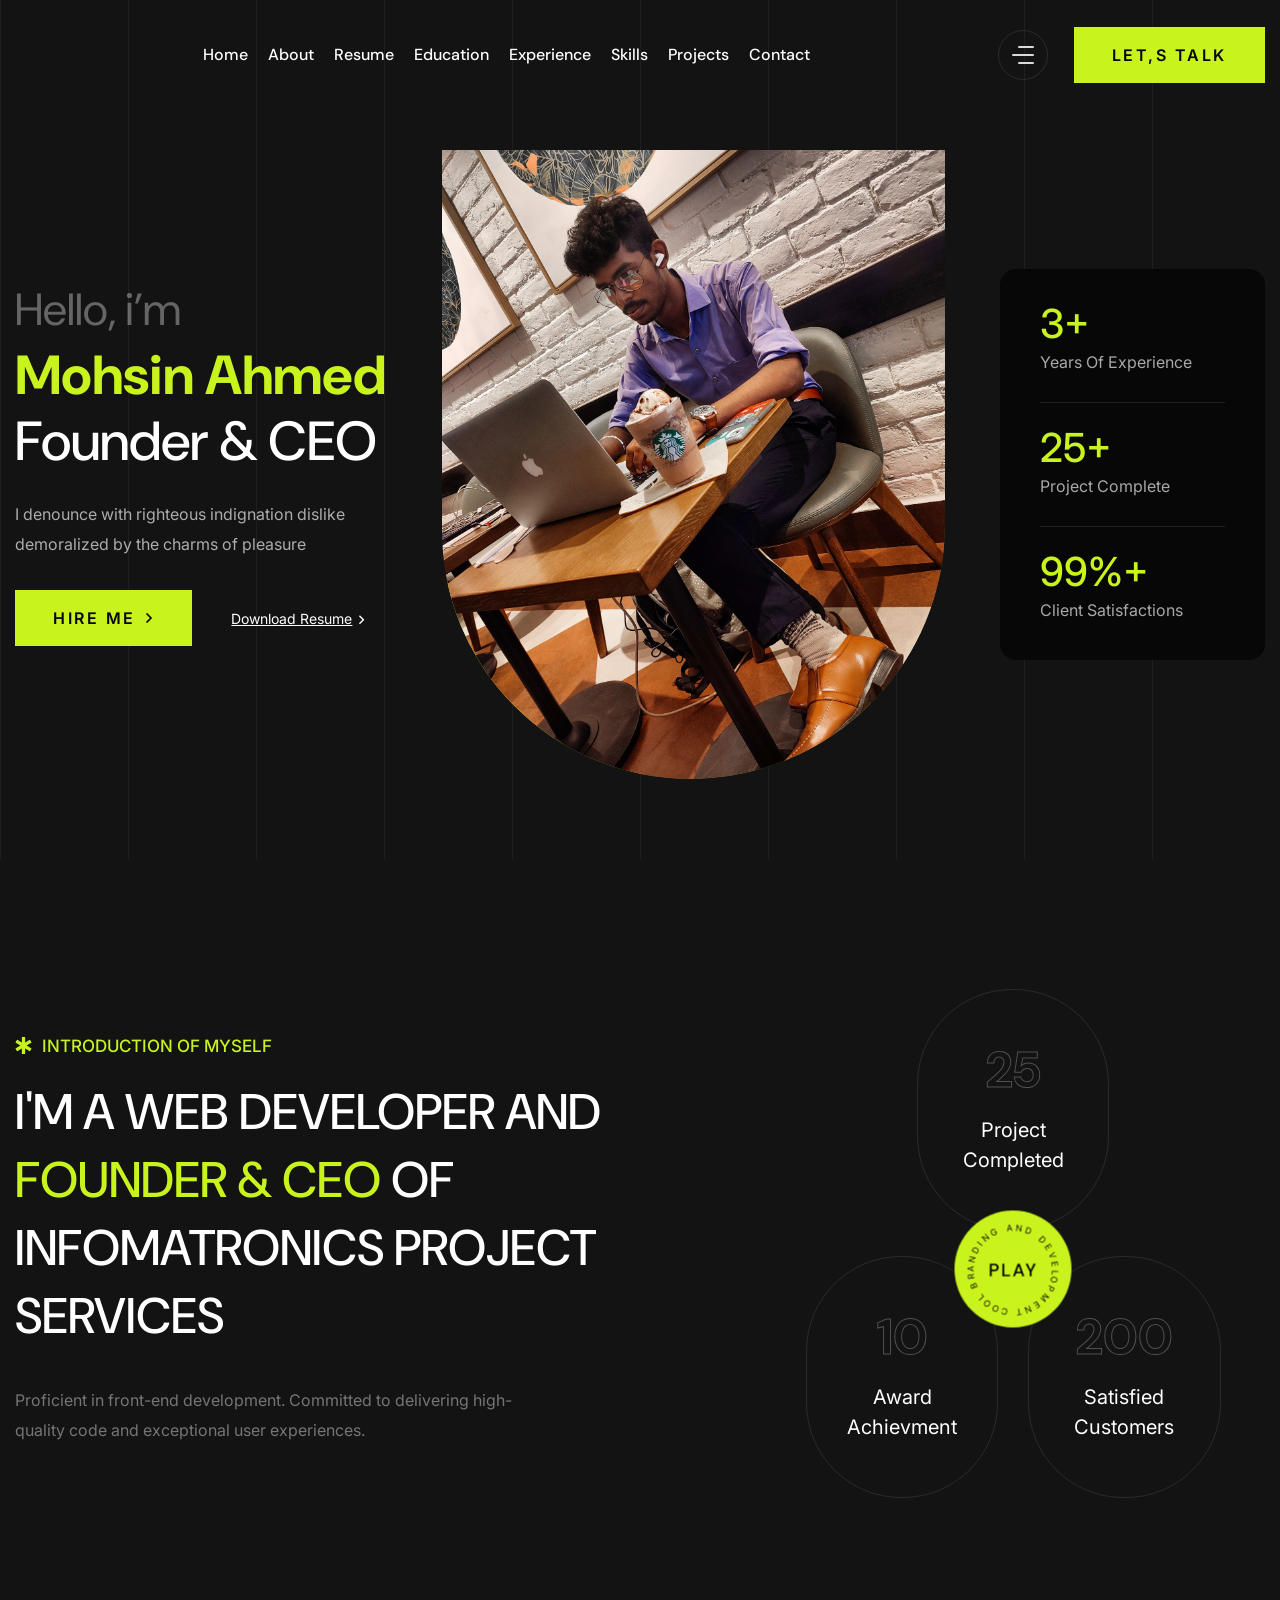
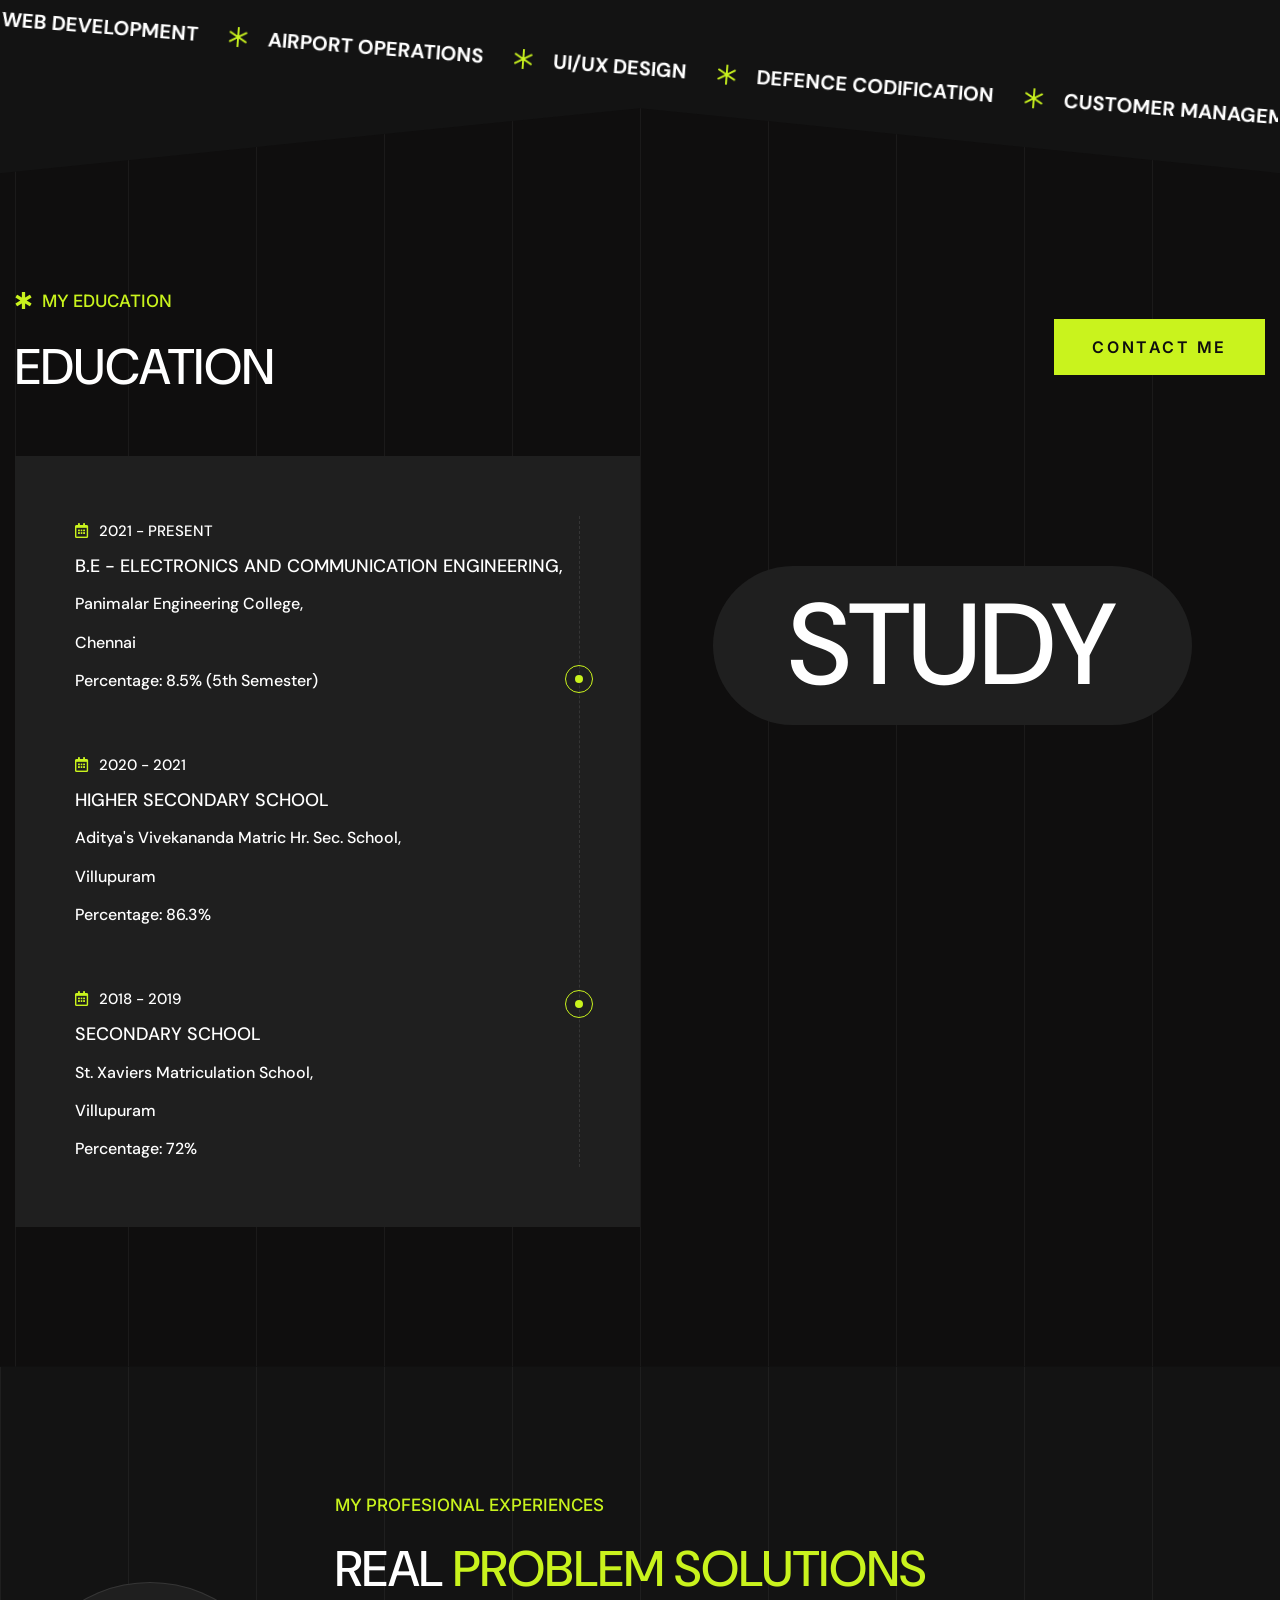
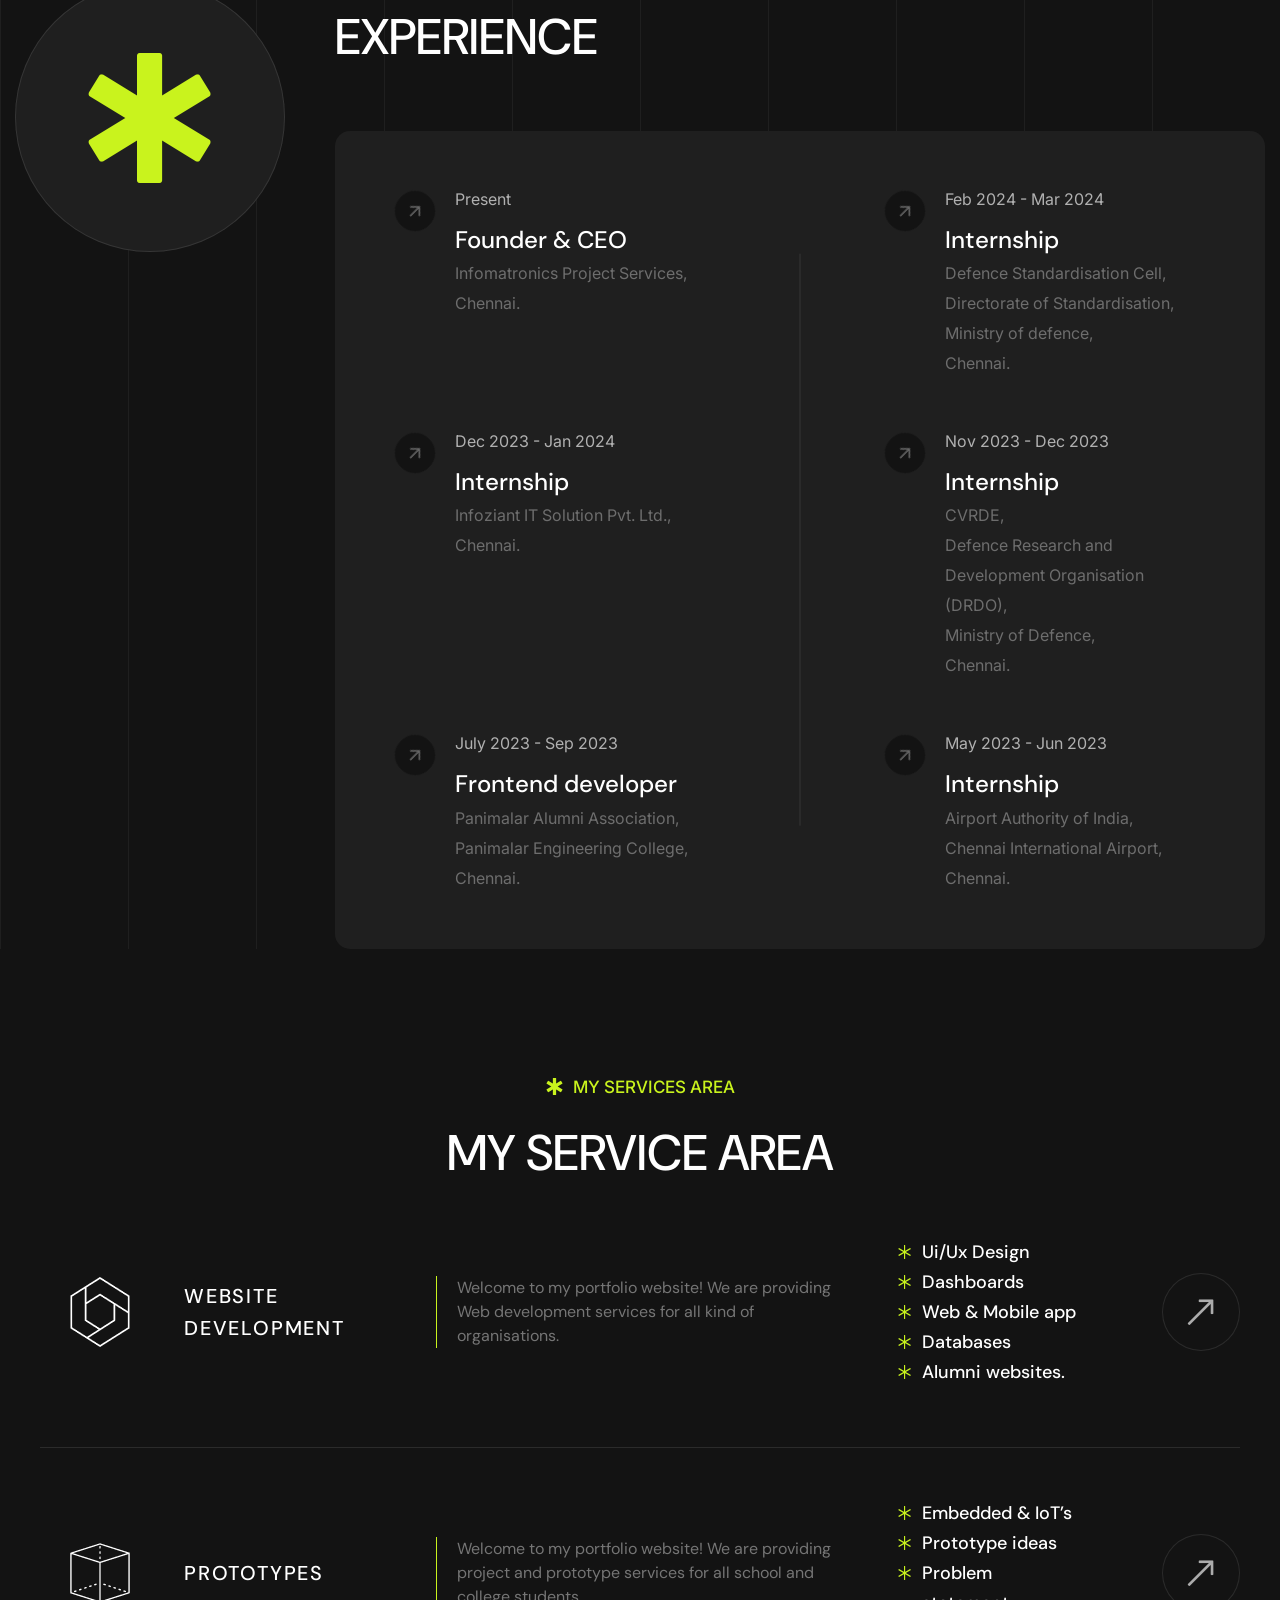
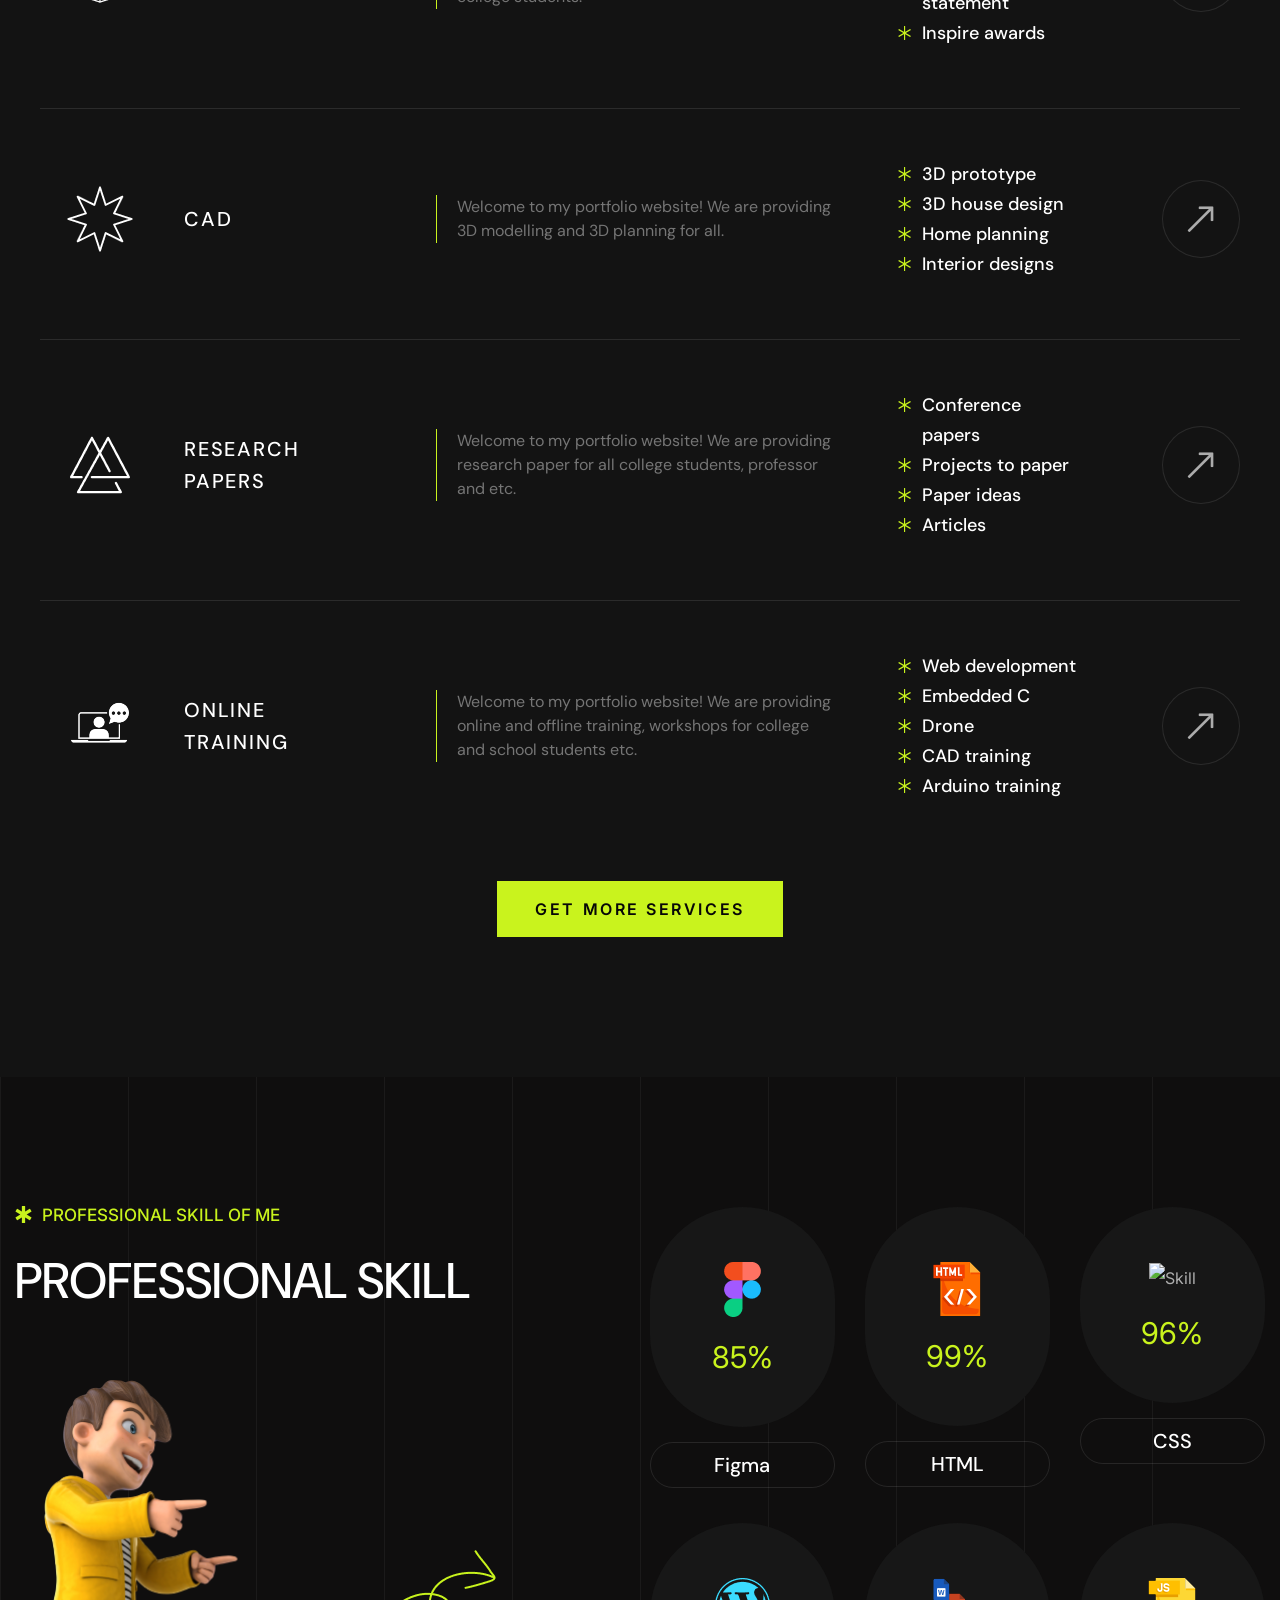
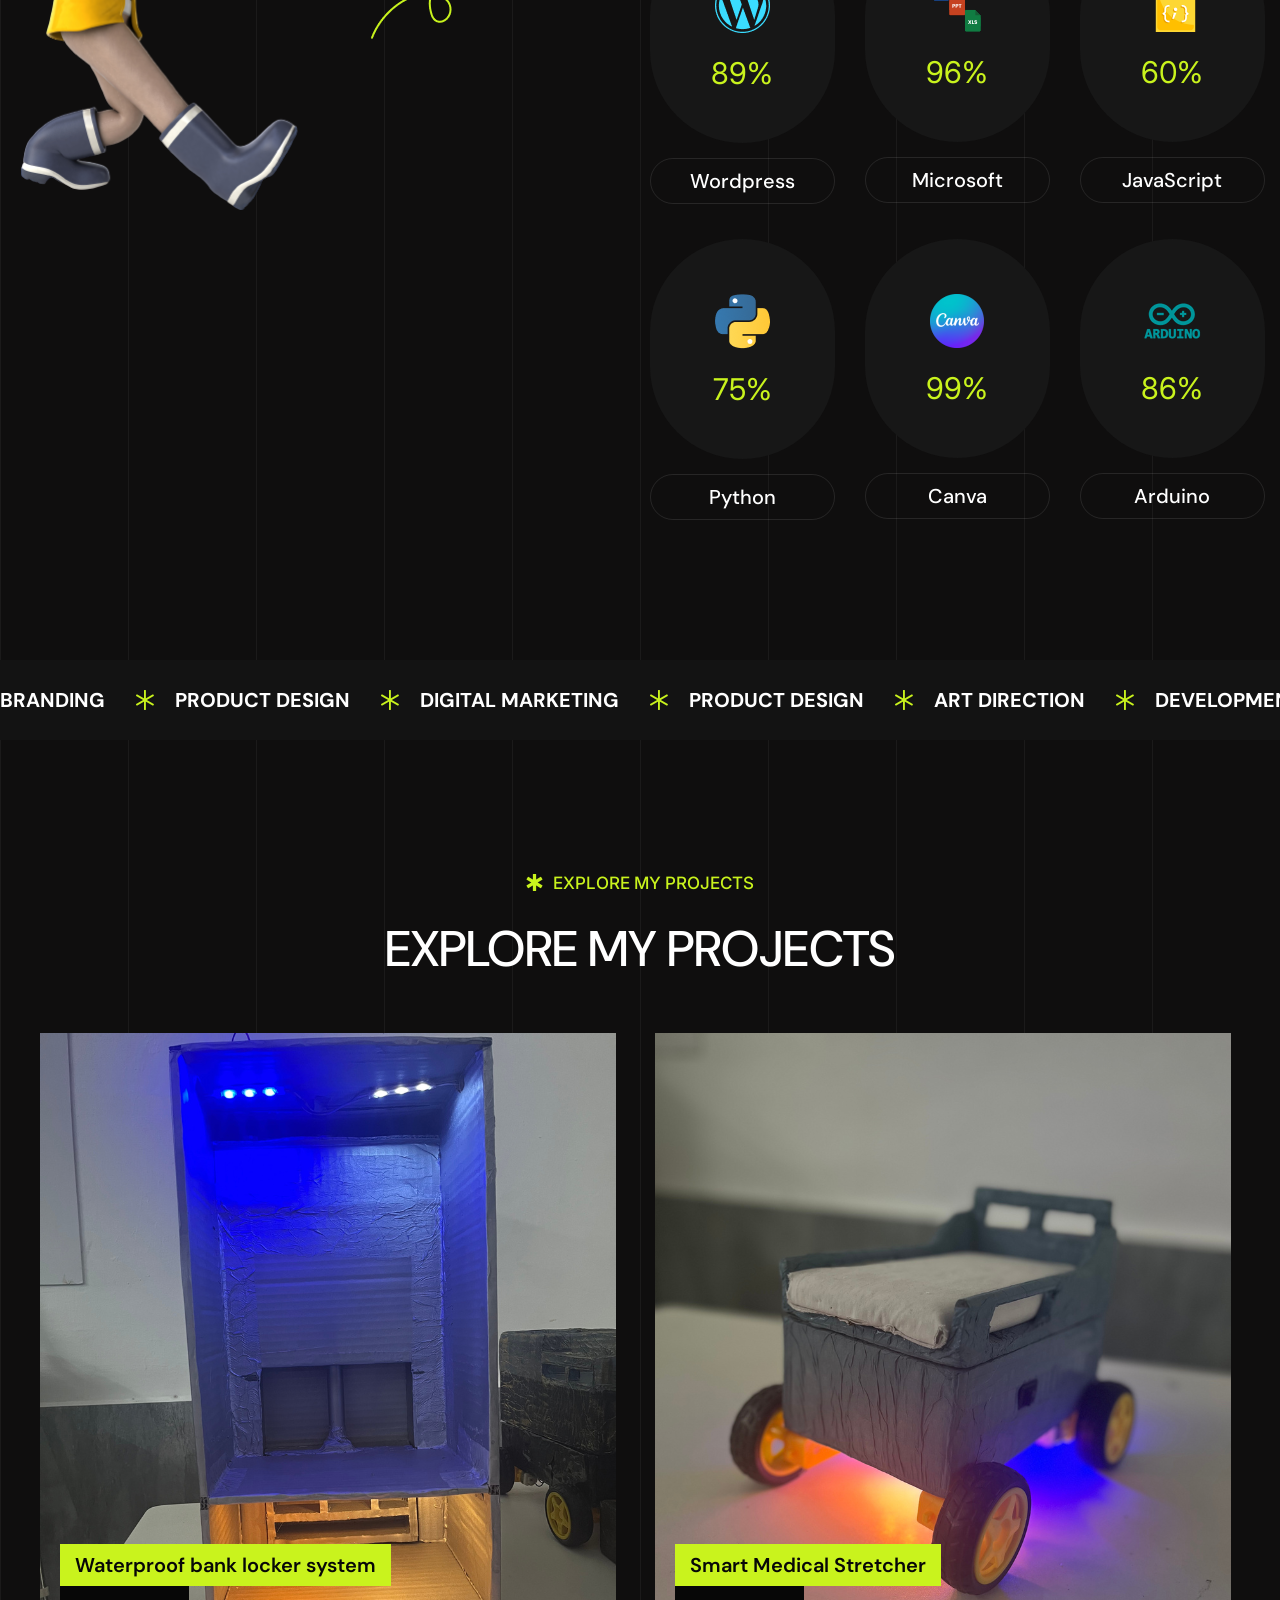
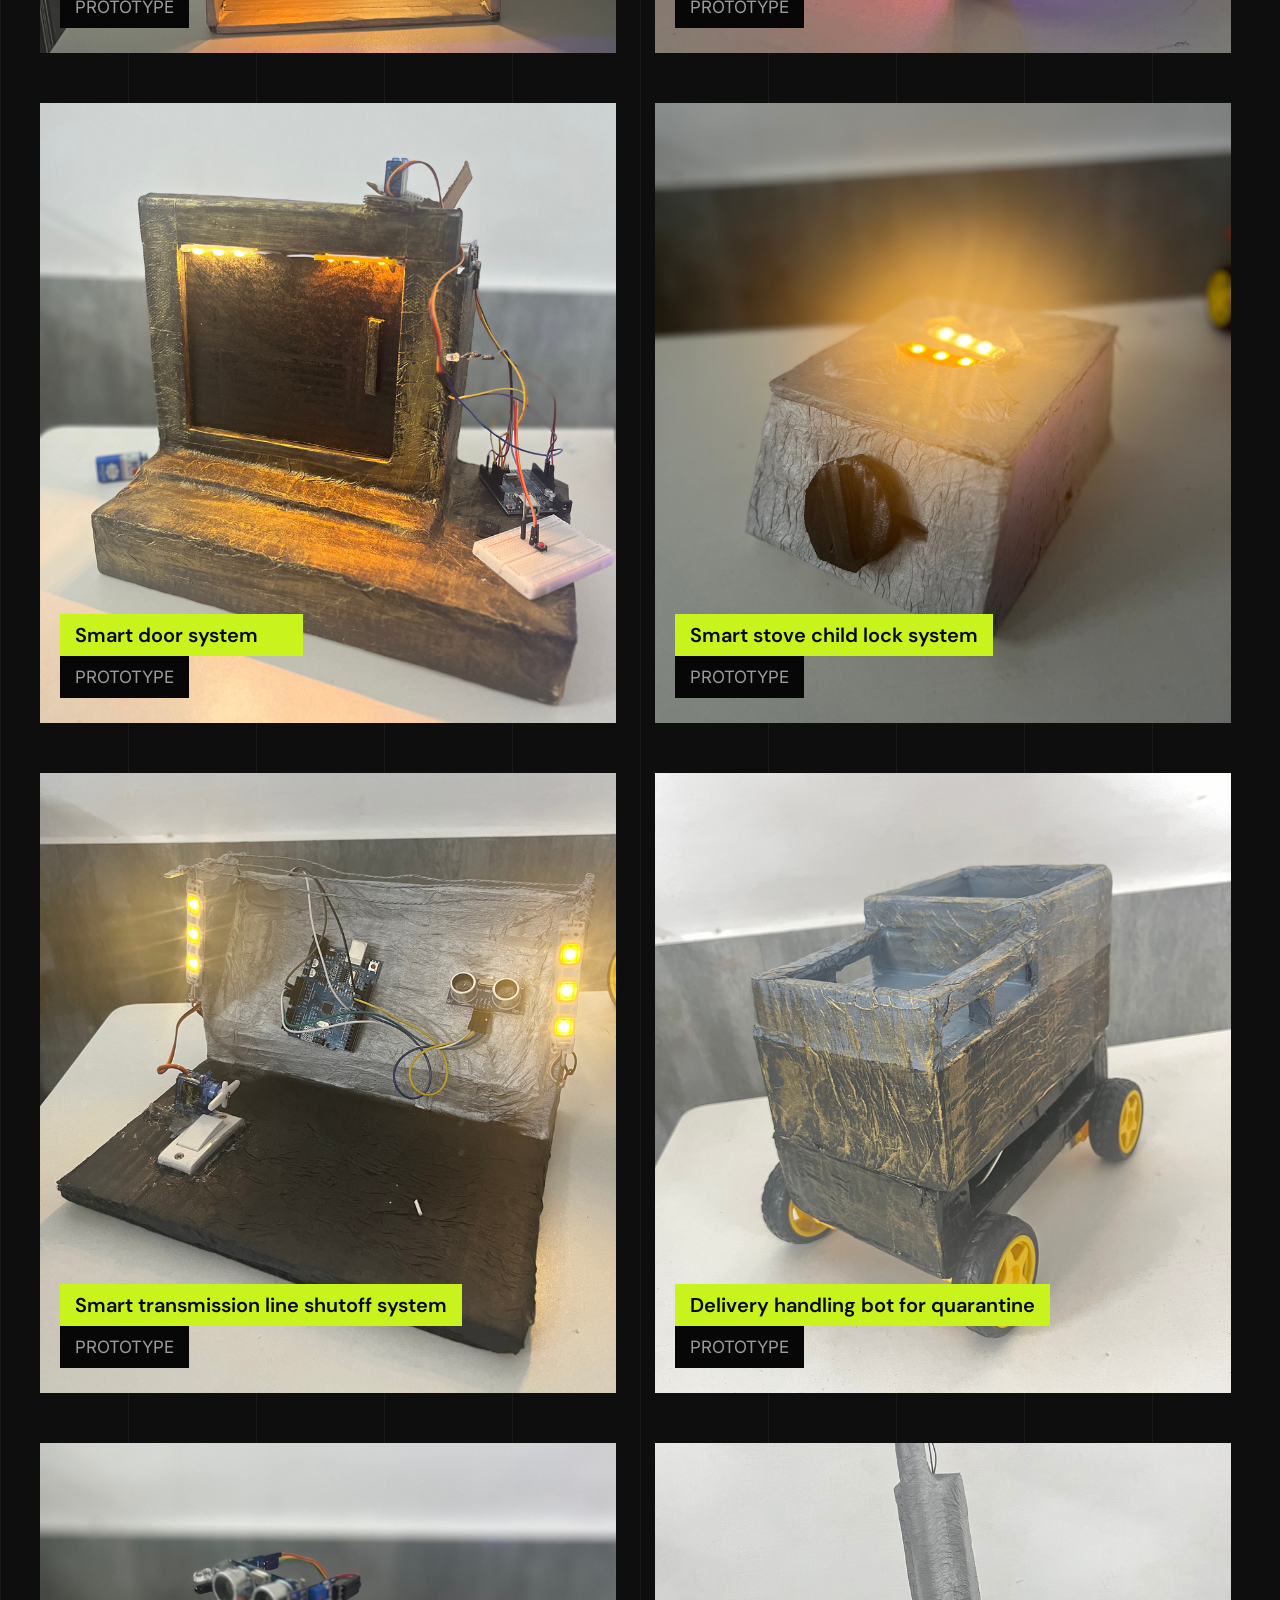
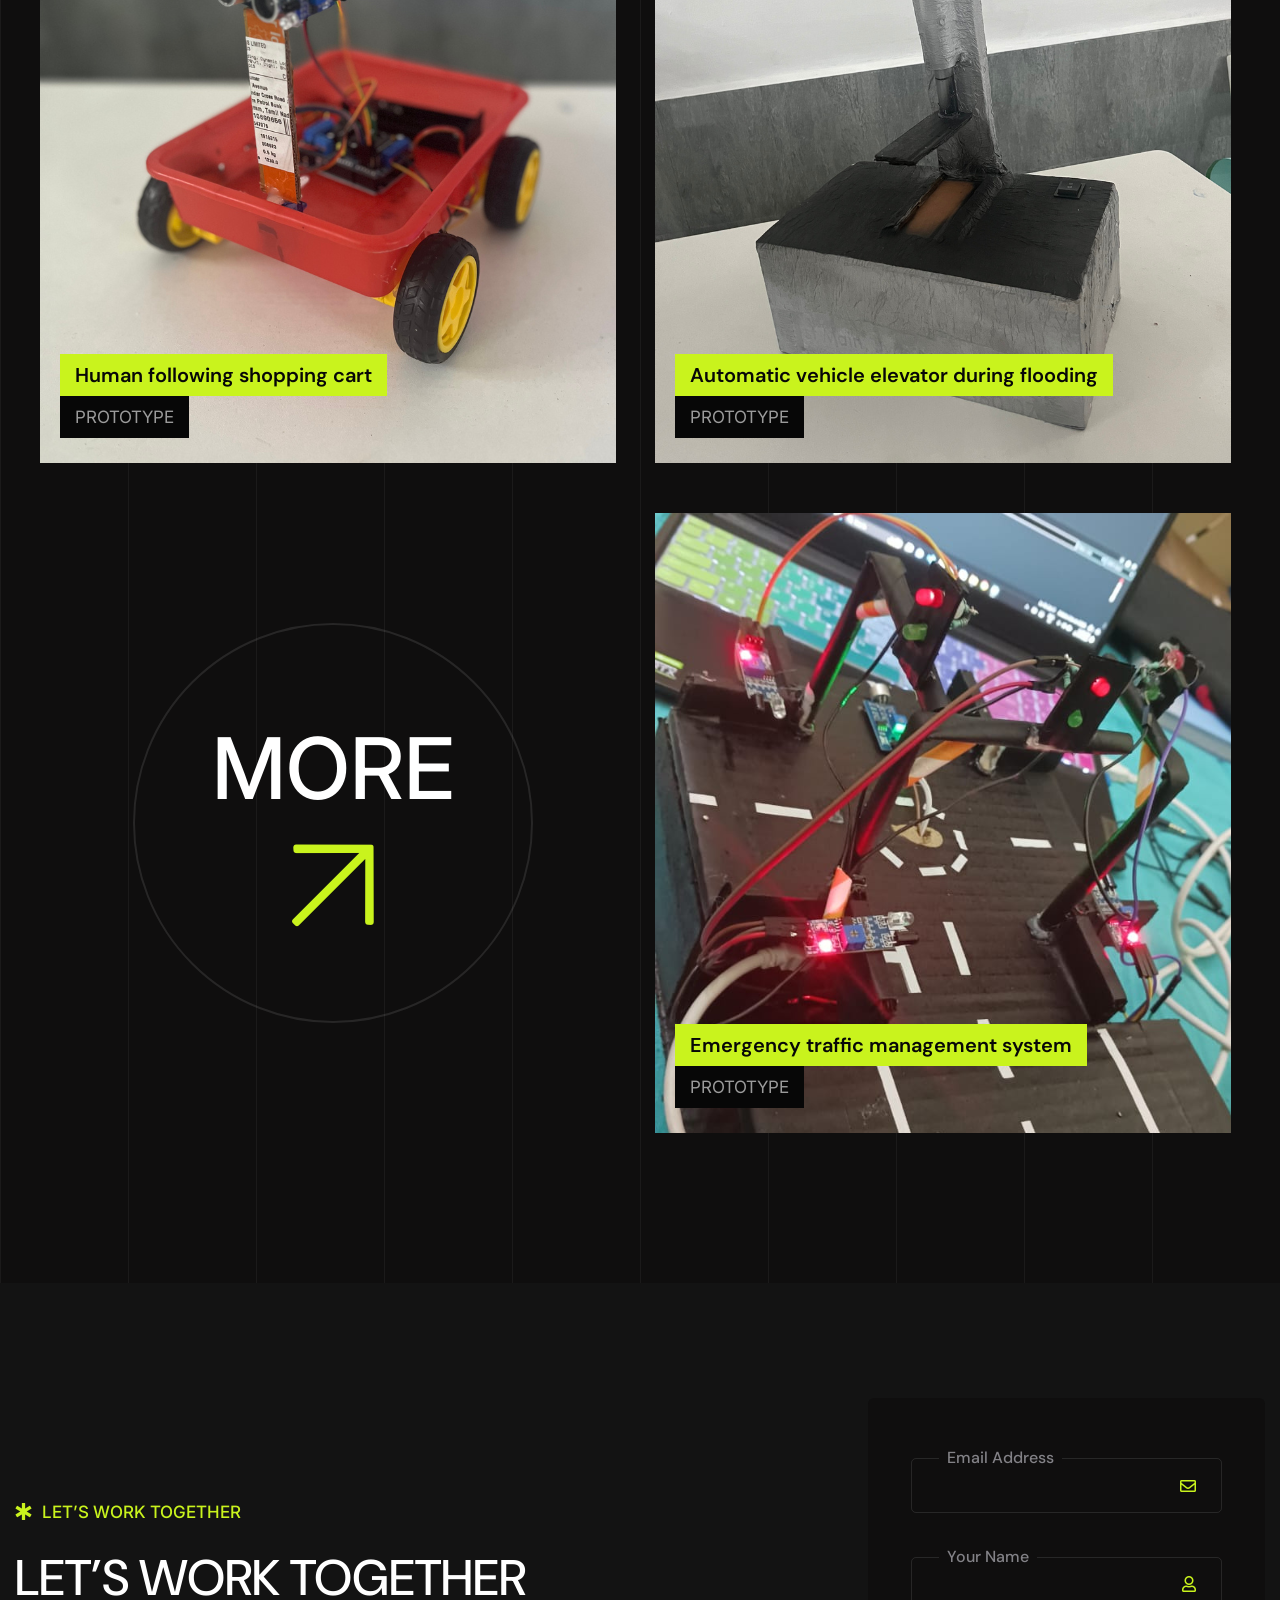
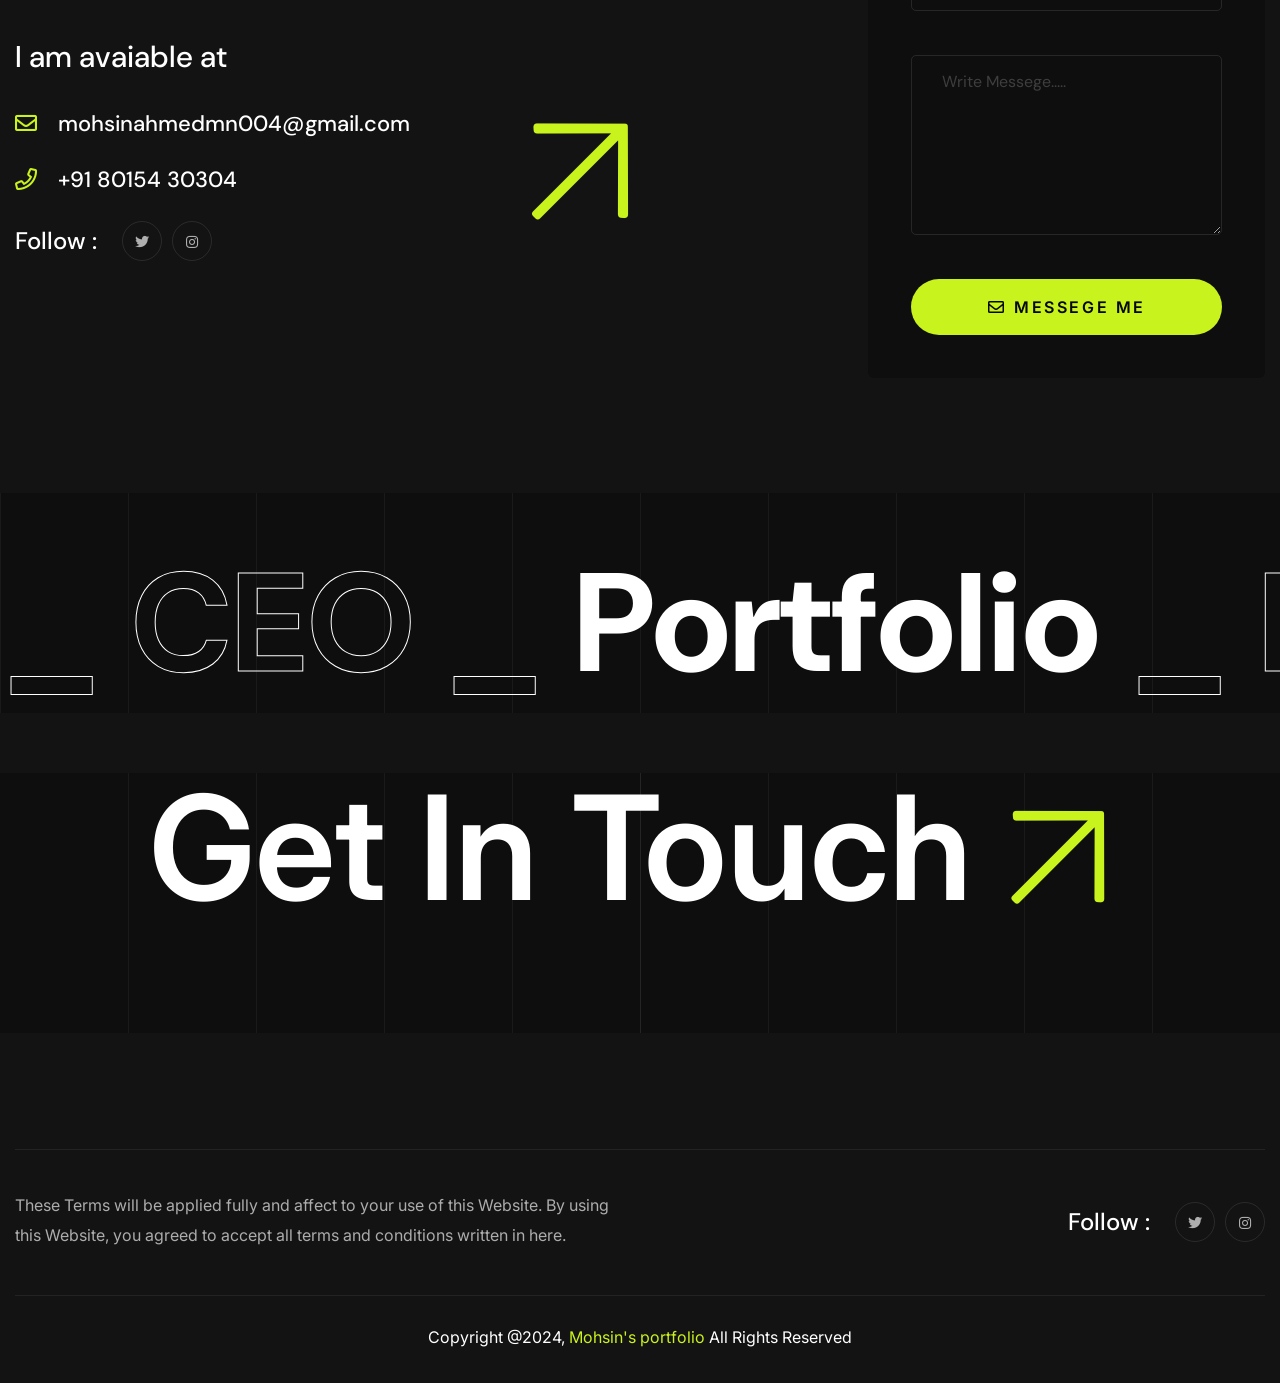
==== commit a931bdc3: "Update index2onepage.html" ====
--- a/index2onepage.html
+++ b/index2onepage.html
@@ -375,6 +375,18 @@
                                     </div>
                                 </div>
                                 <div class="col-xl-5 col-md-6">
+                                    <div class="resume-item wow fadeInUp delay-0-3s">
+                                        <div class="icon">
+                                            <i class="far fa-arrow-right"></i>
+                                        </div>
+                                        <div class="content">
+                                            <span class="years">Feb 2024 - Mar 2024</span>
+                                            <h4>Internship</h4>
+                                            <span class="company">Defence Standardisation Cell, <br> Directorate of Standardisation, <br> Ministry of defence, <br> Chennai.</span>
+                                        </div>
+                                    </div>
+                                </div>
+                                <div class="col-xl-5 col-md-6">
                                     <div class="resume-item wow fadeInUp delay-0-4s">
                                         <div class="icon">
                                             <i class="far fa-arrow-right"></i>
@@ -396,18 +408,6 @@
                                             <span class="years">Nov 2023 - Dec 2023</span>
                                             <h4>Internship</h4>
                                             <span class="company">CVRDE, <br>Defence Research and Development Organisation (DRDO), <br> Ministry of Defence,<br> Chennai.</span>
-                                        </div>
-                                    </div>
-                                </div>
-                                <div class="col-xl-5 col-md-6">
-                                    <div class="resume-item wow fadeInUp delay-0-3s">
-                                        <div class="icon">
-                                            <i class="far fa-arrow-right"></i>
-                                        </div>
-                                        <div class="content">
-                                            <span class="years">Feb 2024 - Mar 2024</span>
-                                            <h4>Internship</h4>
-                                            <span class="company">Defence Standardisation Cell, <br> Directorate of Standardisation, <br> Ministry of defence, <br> Chennai.</span>
                                         </div>
                                     </div>
                                 </div>
@@ -1370,4 +1370,4 @@
     <script src="js/contact-form-script.js"></script>
 
 </body>
-</html>+</html>
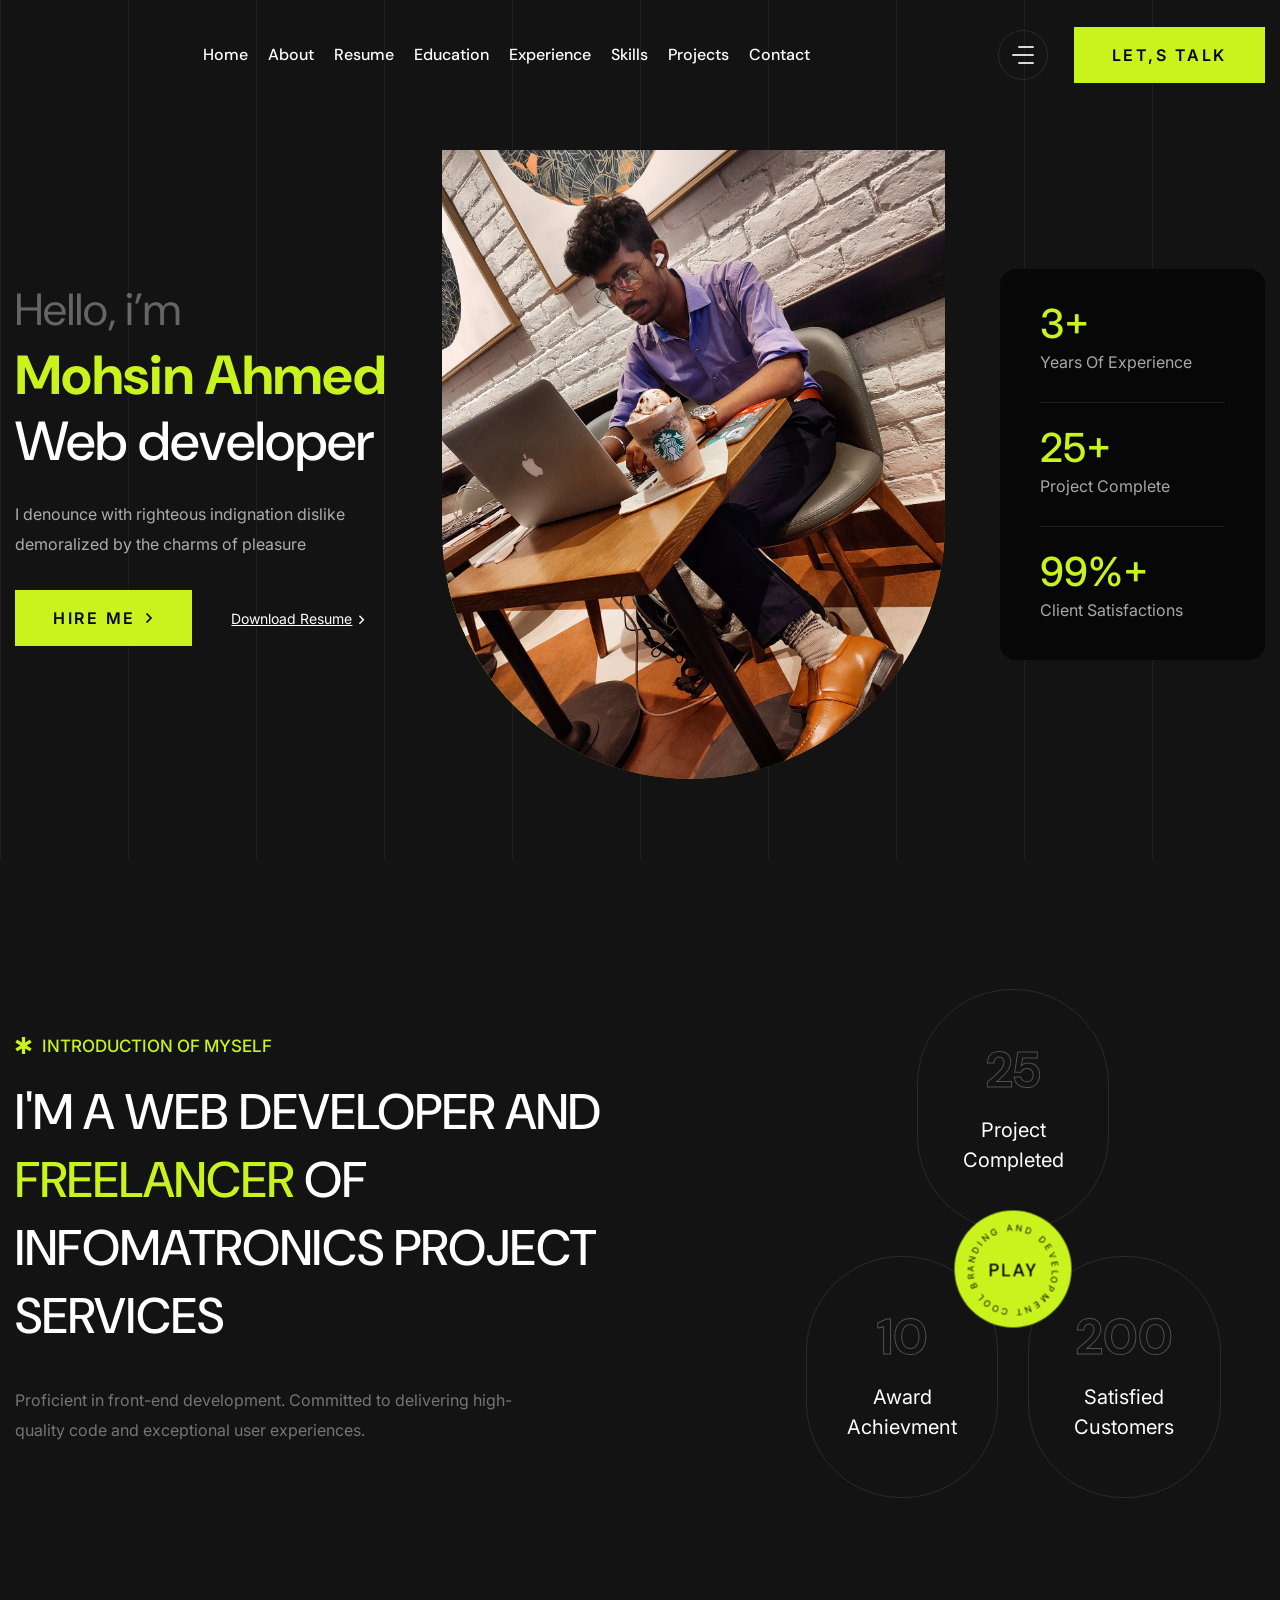
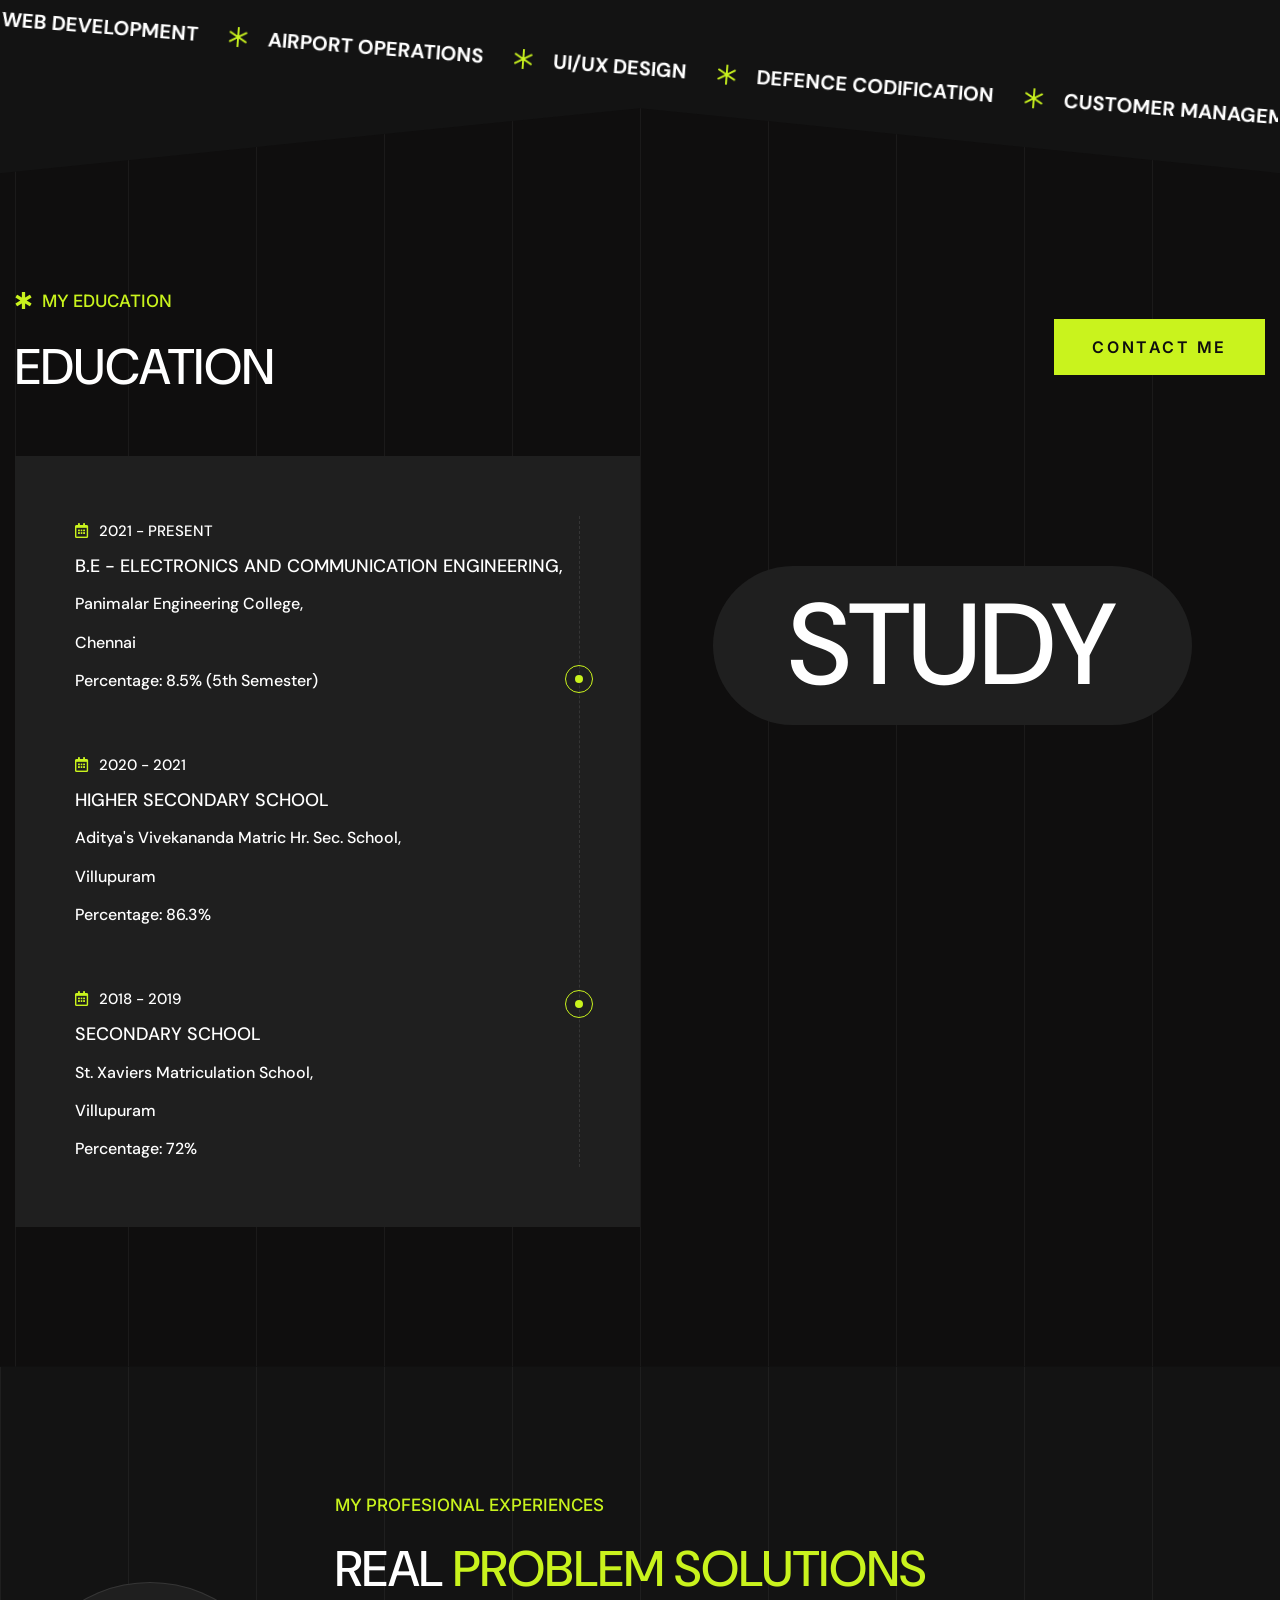
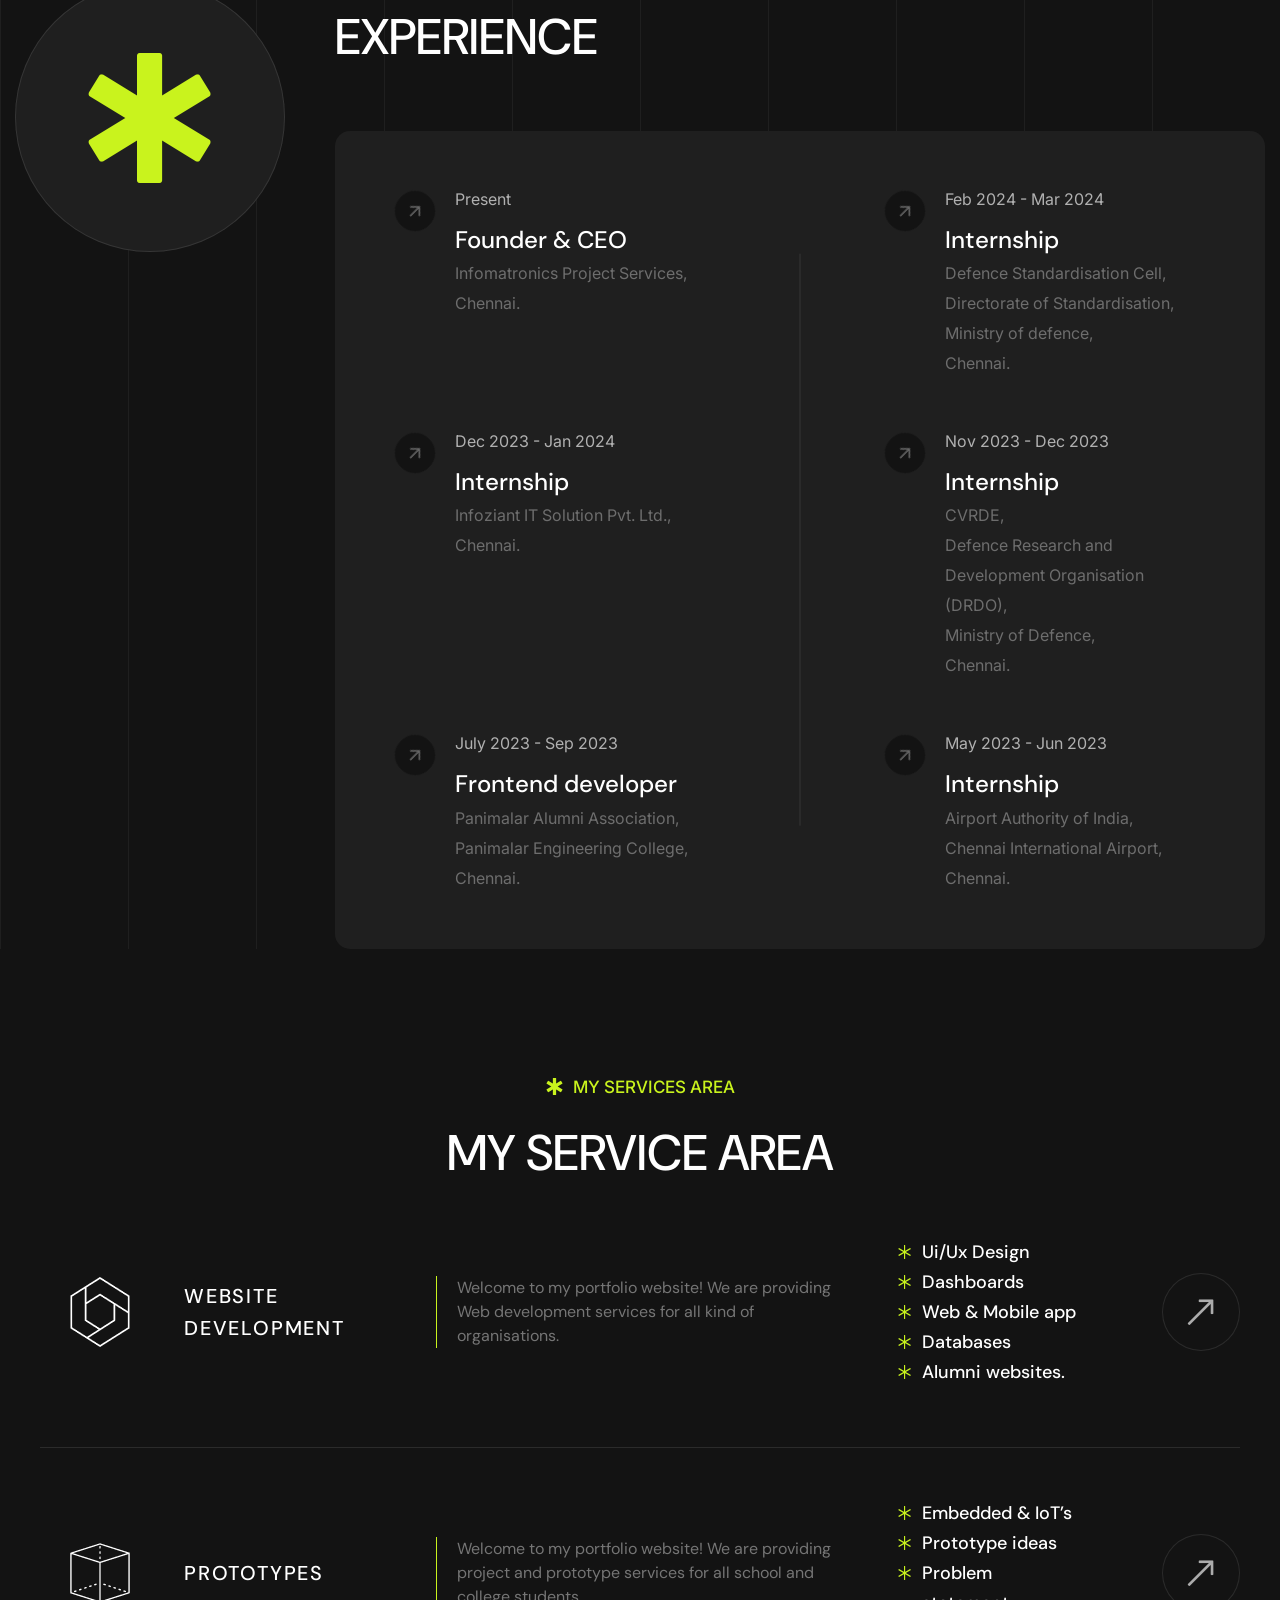
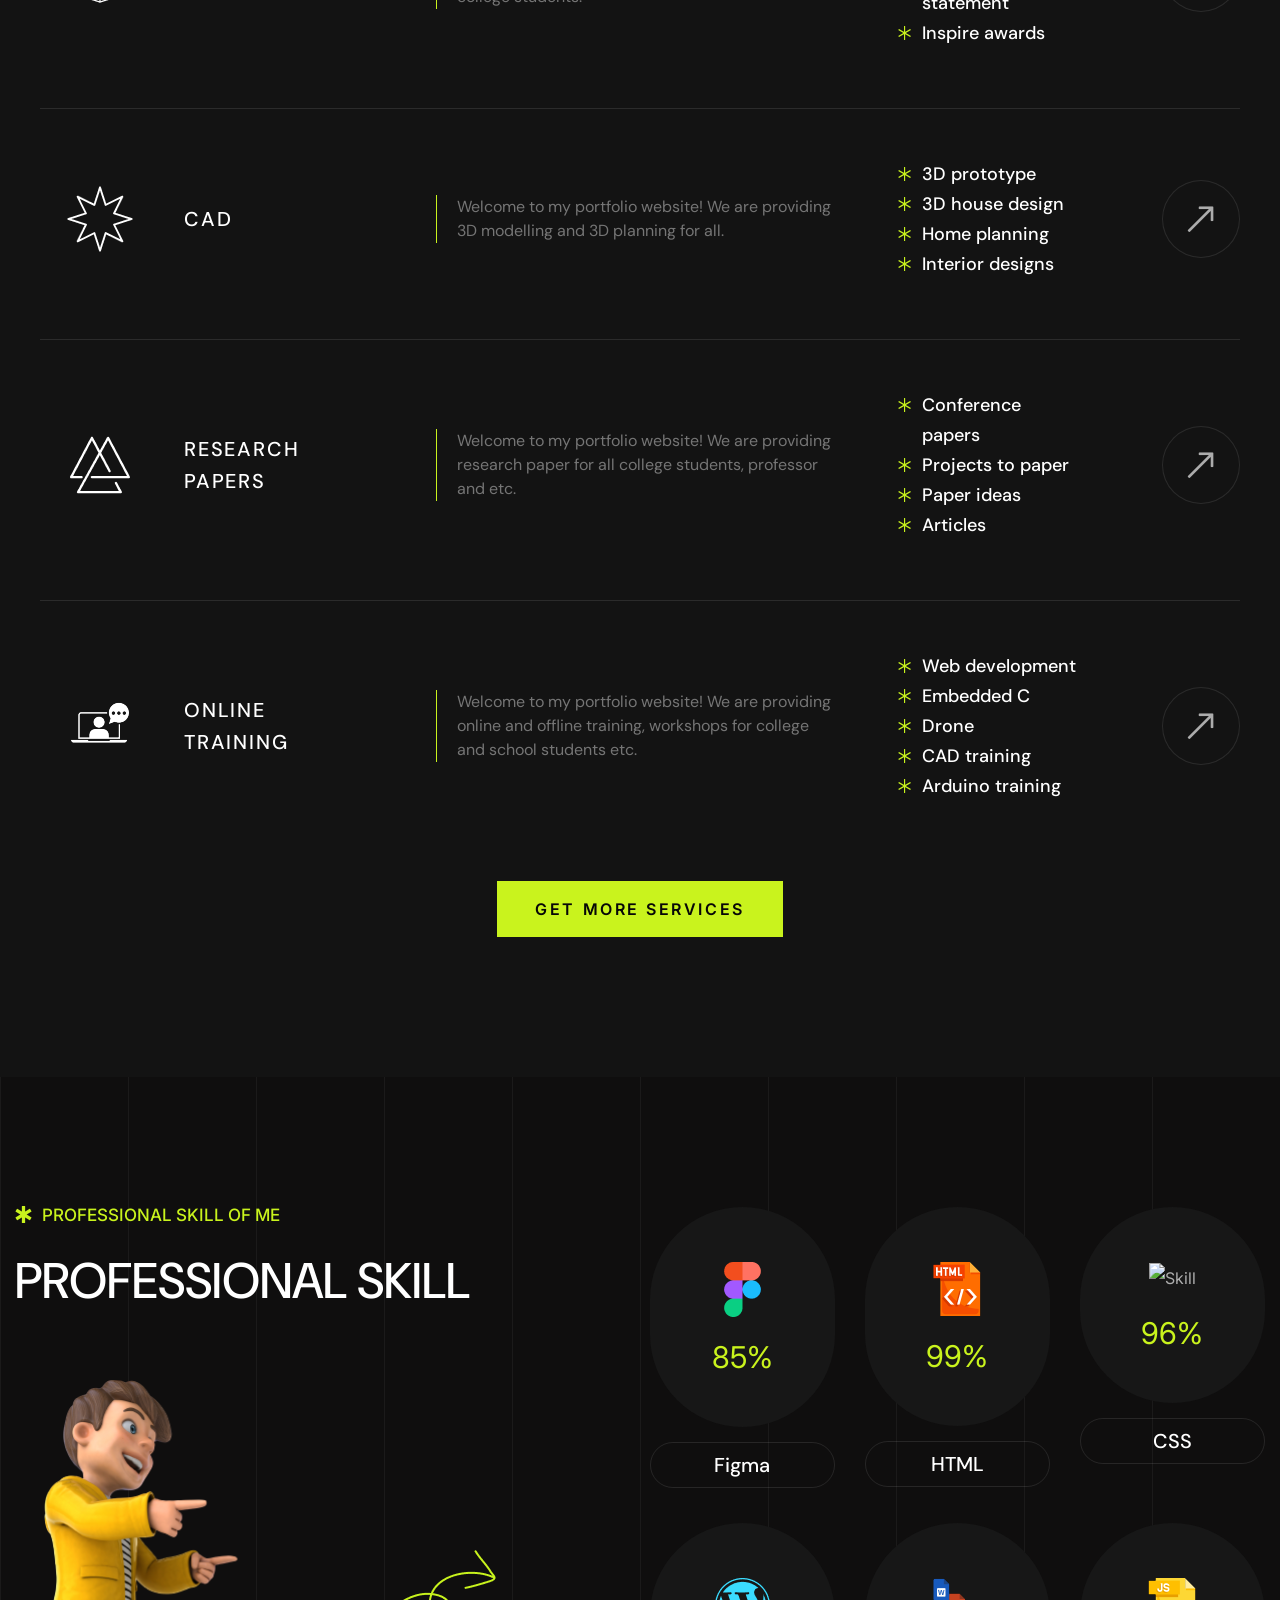
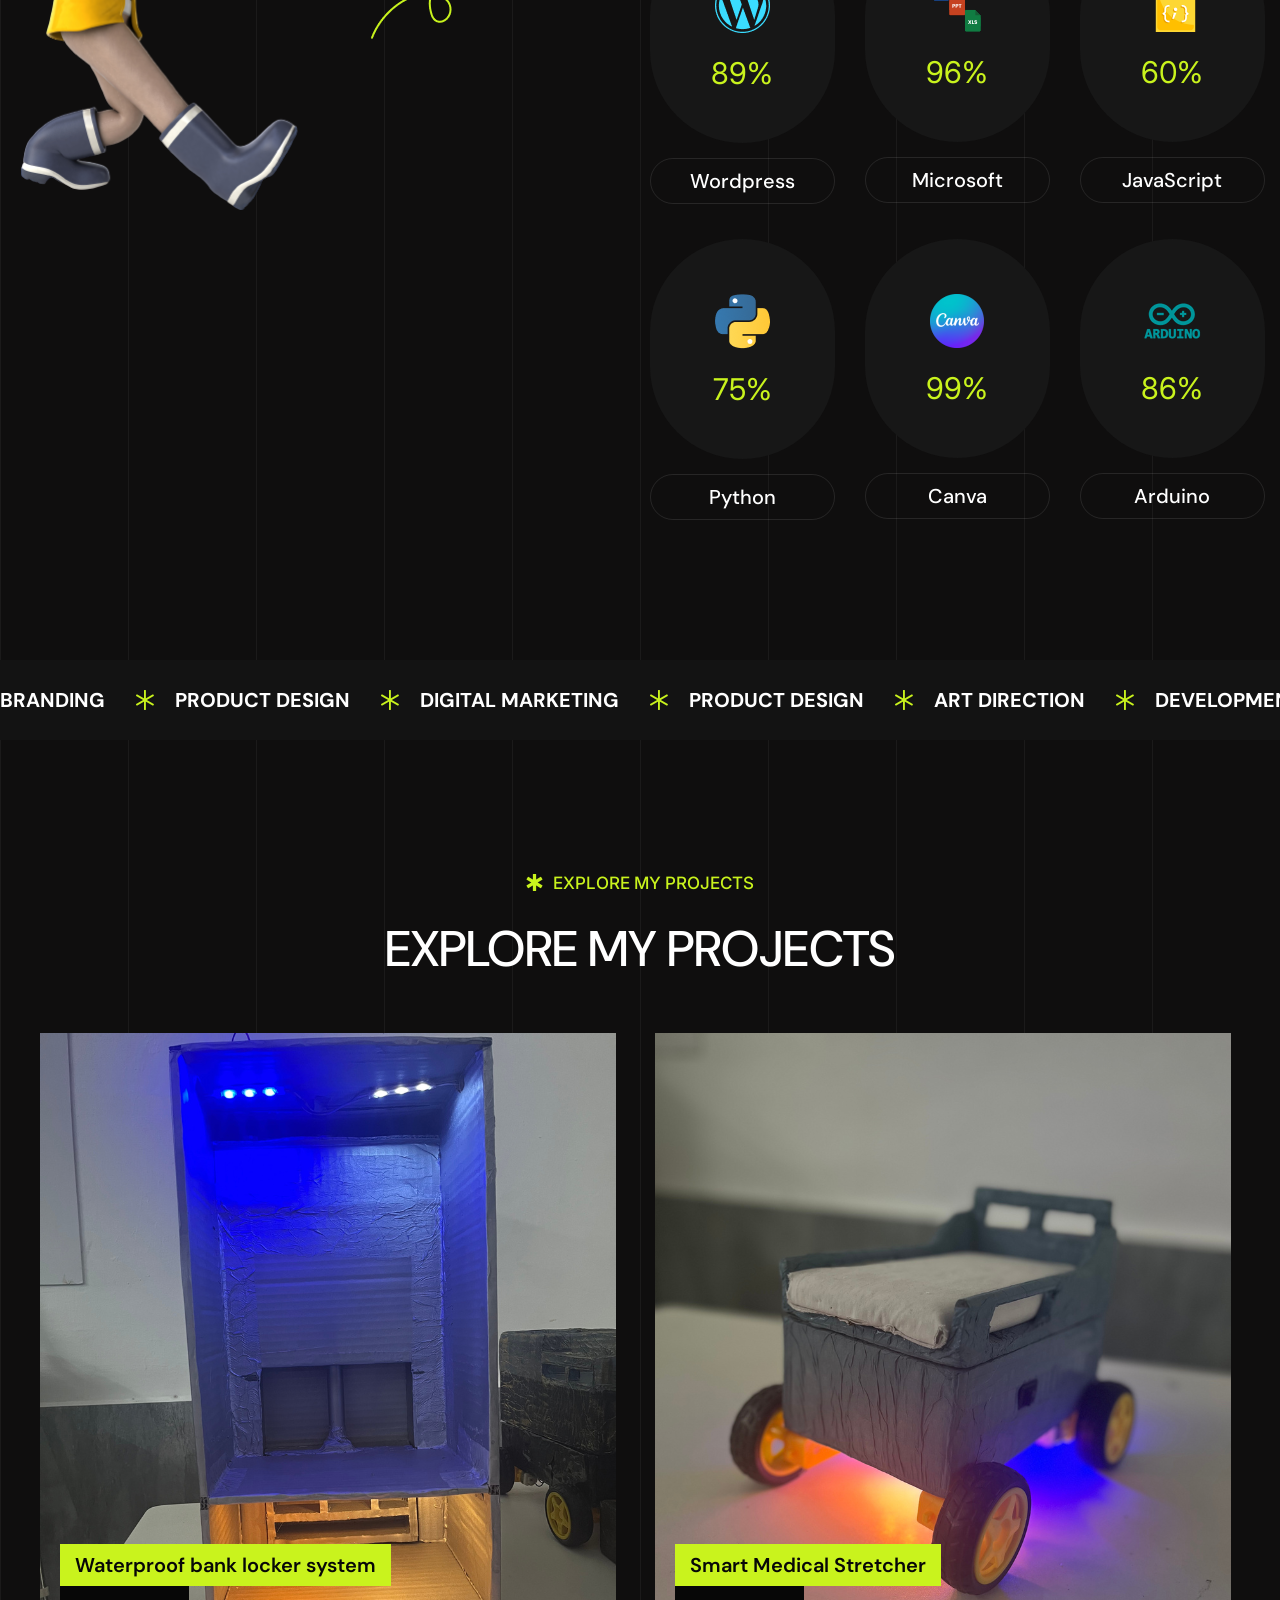
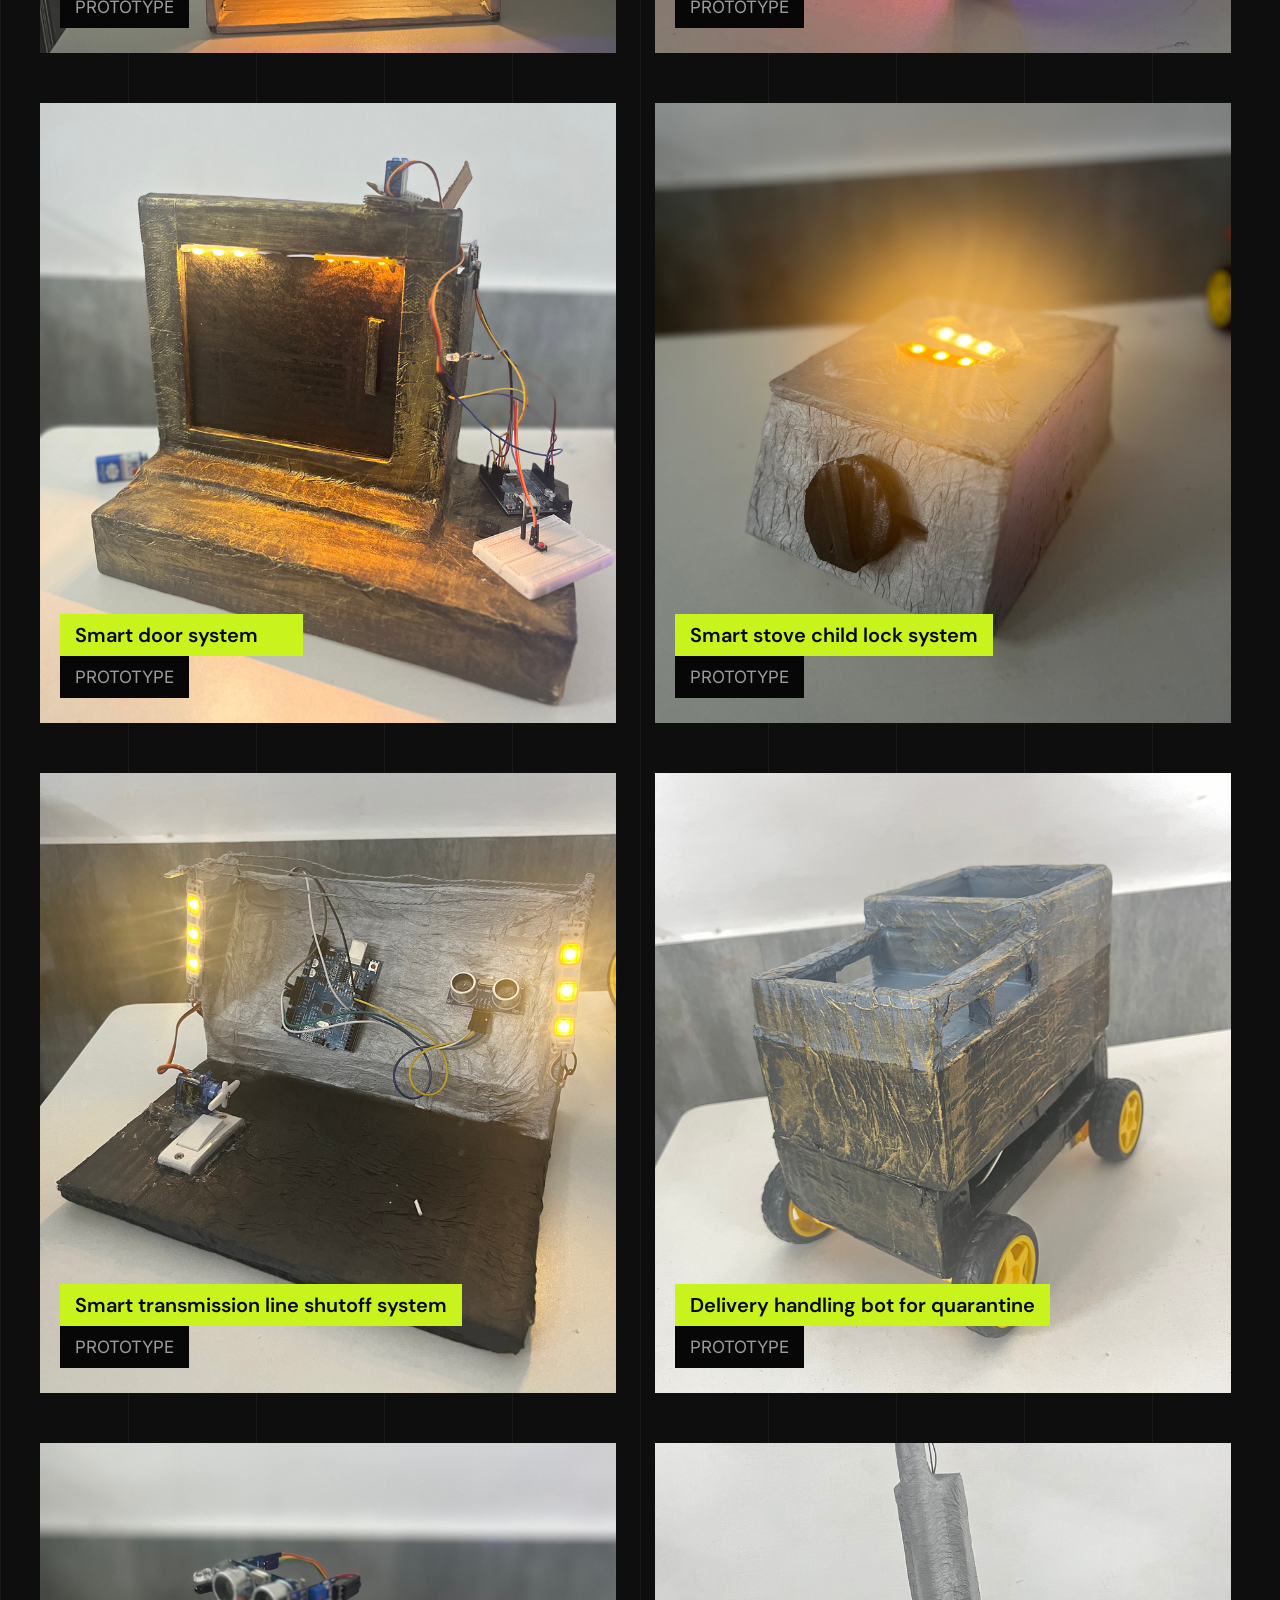
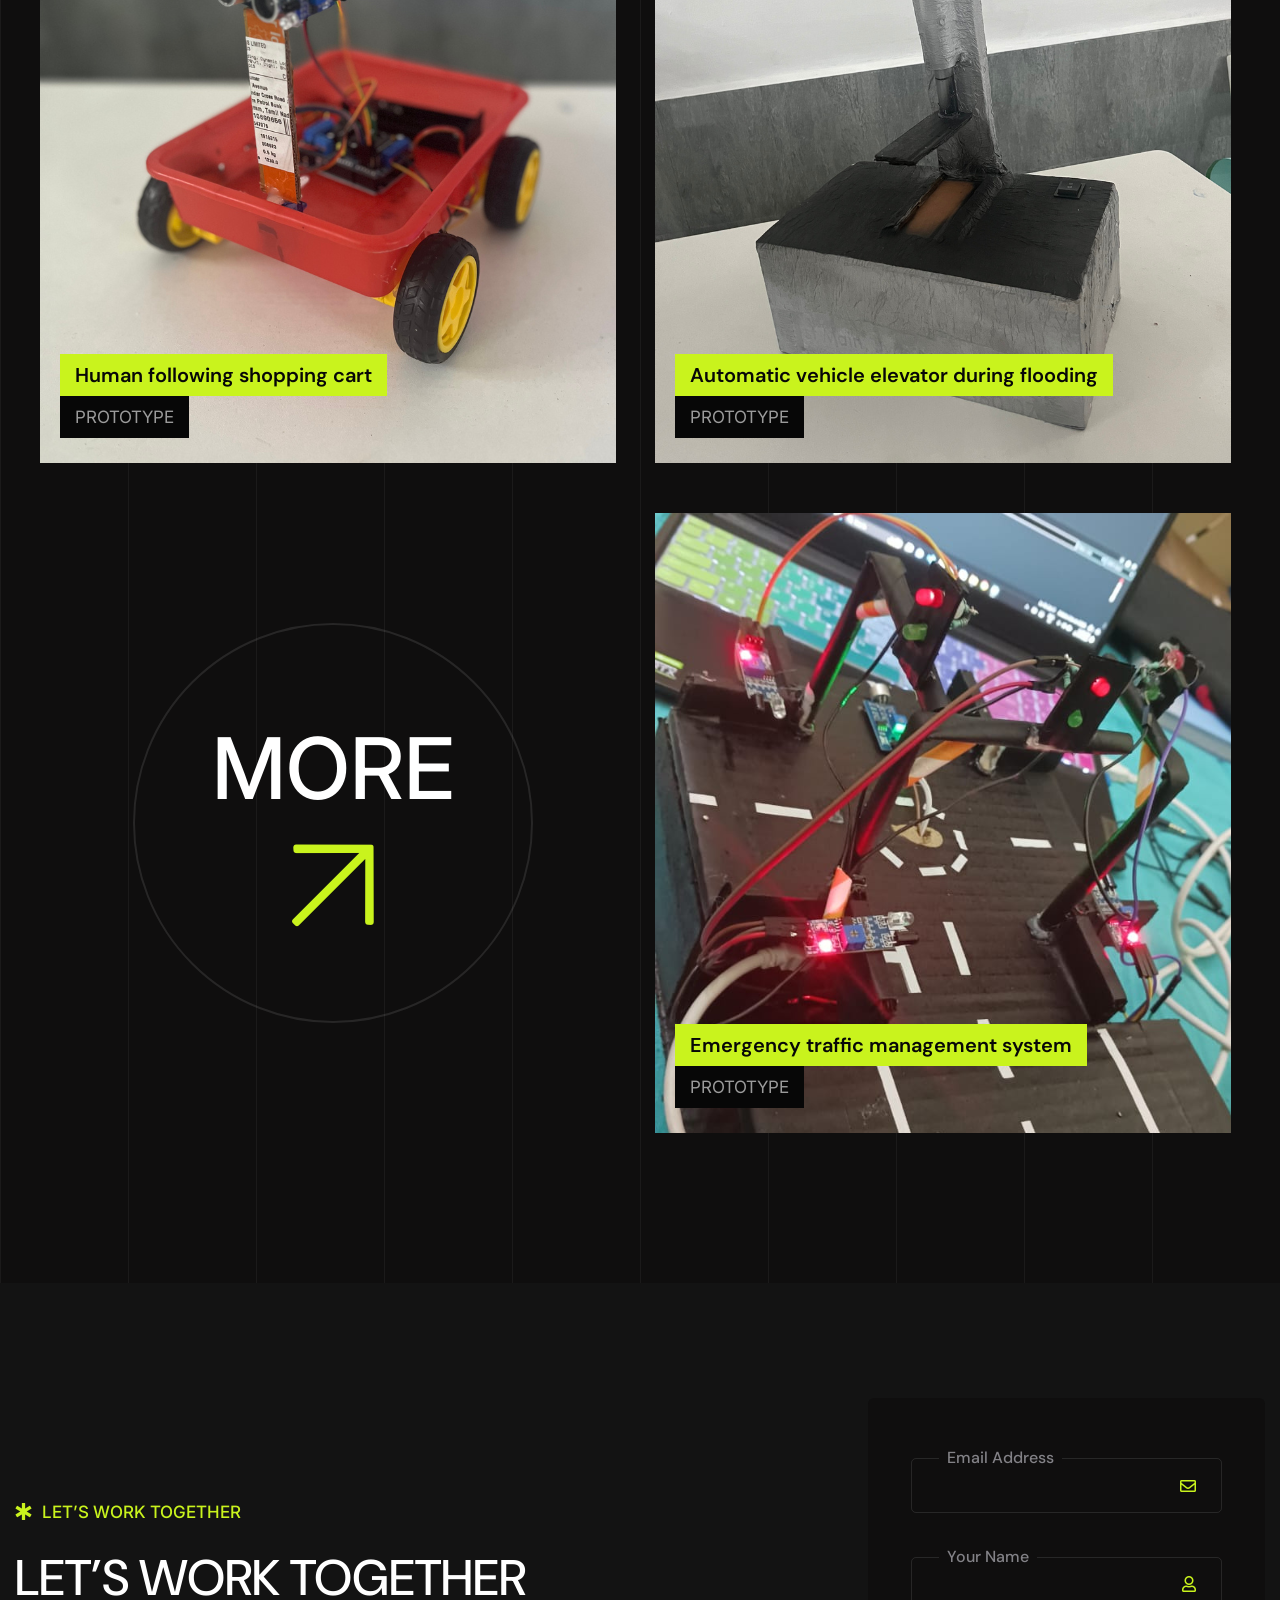
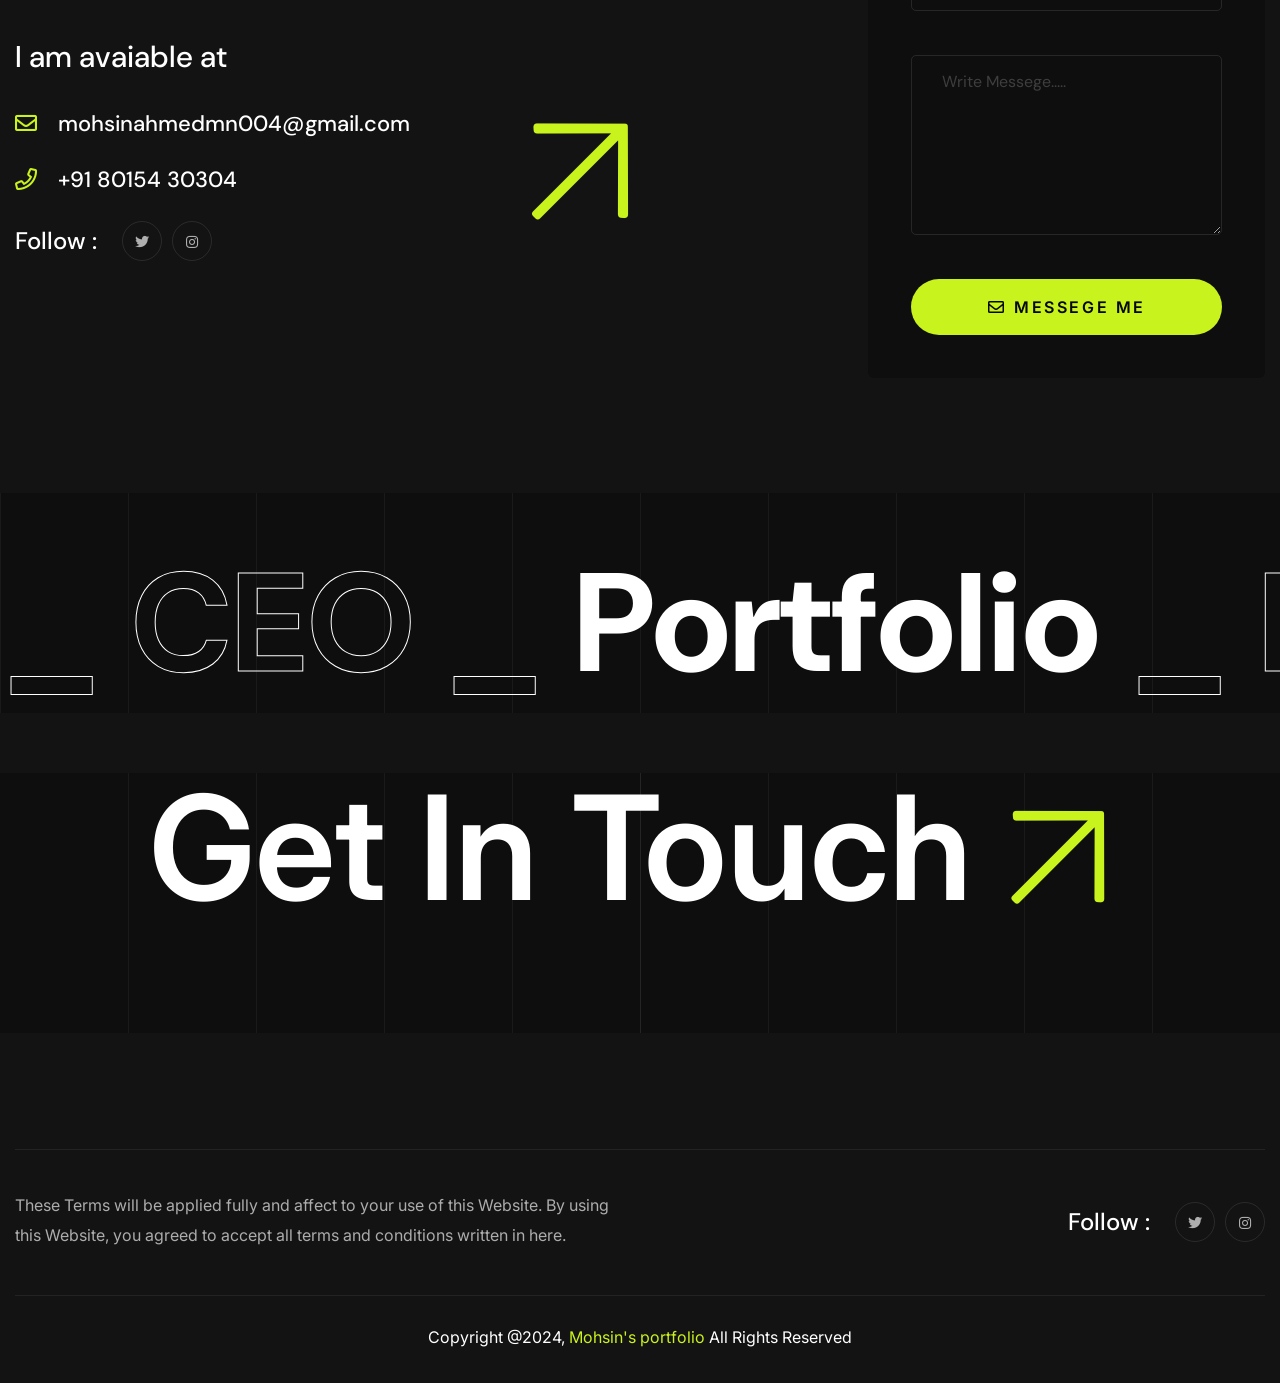
==== commit 44be0a96: "Update index2onepage.html" ====
--- a/index2onepage.html
+++ b/index2onepage.html
@@ -143,7 +143,7 @@
                     <div class="col-lg-4 col-sm-7">
                         <div class="hero-content rmb-55 wow fadeInUp delay-0-2s">
                             <span class="h2">Hello, i’m </span>
-                            <h1><b>Mohsin Ahmed</b> Founder & CEO</h1>
+                            <h1><b>Mohsin Ahmed</b> Web developer</h1>
                             <p>I denounce with righteous indignation dislike demoralized by the charms of pleasure</p>
                             <div class="hero-btns">
                                 <a href="#contact" class="theme-btn">Hire Me <i class="far fa-angle-right"></i></a>
@@ -197,7 +197,7 @@
                         <div class="about-content-two rel z-2 rmb-55">
                             <div class="section-title mb-35 wow fadeInUp delay-0-2s">
                                 <span class="sub-title mb-15"><i class="flaticon-asterisk-1"></i>Introduction of Myself</span>
-                                <h2>i'm a Web developer and <span>founder & CEO</span> of Infomatronics Project Services</h2>
+                                <h2>i'm a Web developer and <span>Freelancer</span> of Infomatronics Project Services</h2>
                             </div>
                             <div class="text pb-5">Proficient in front-end development. Committed to delivering high-quality code and exceptional user experiences.</div>
                             <div class="row">
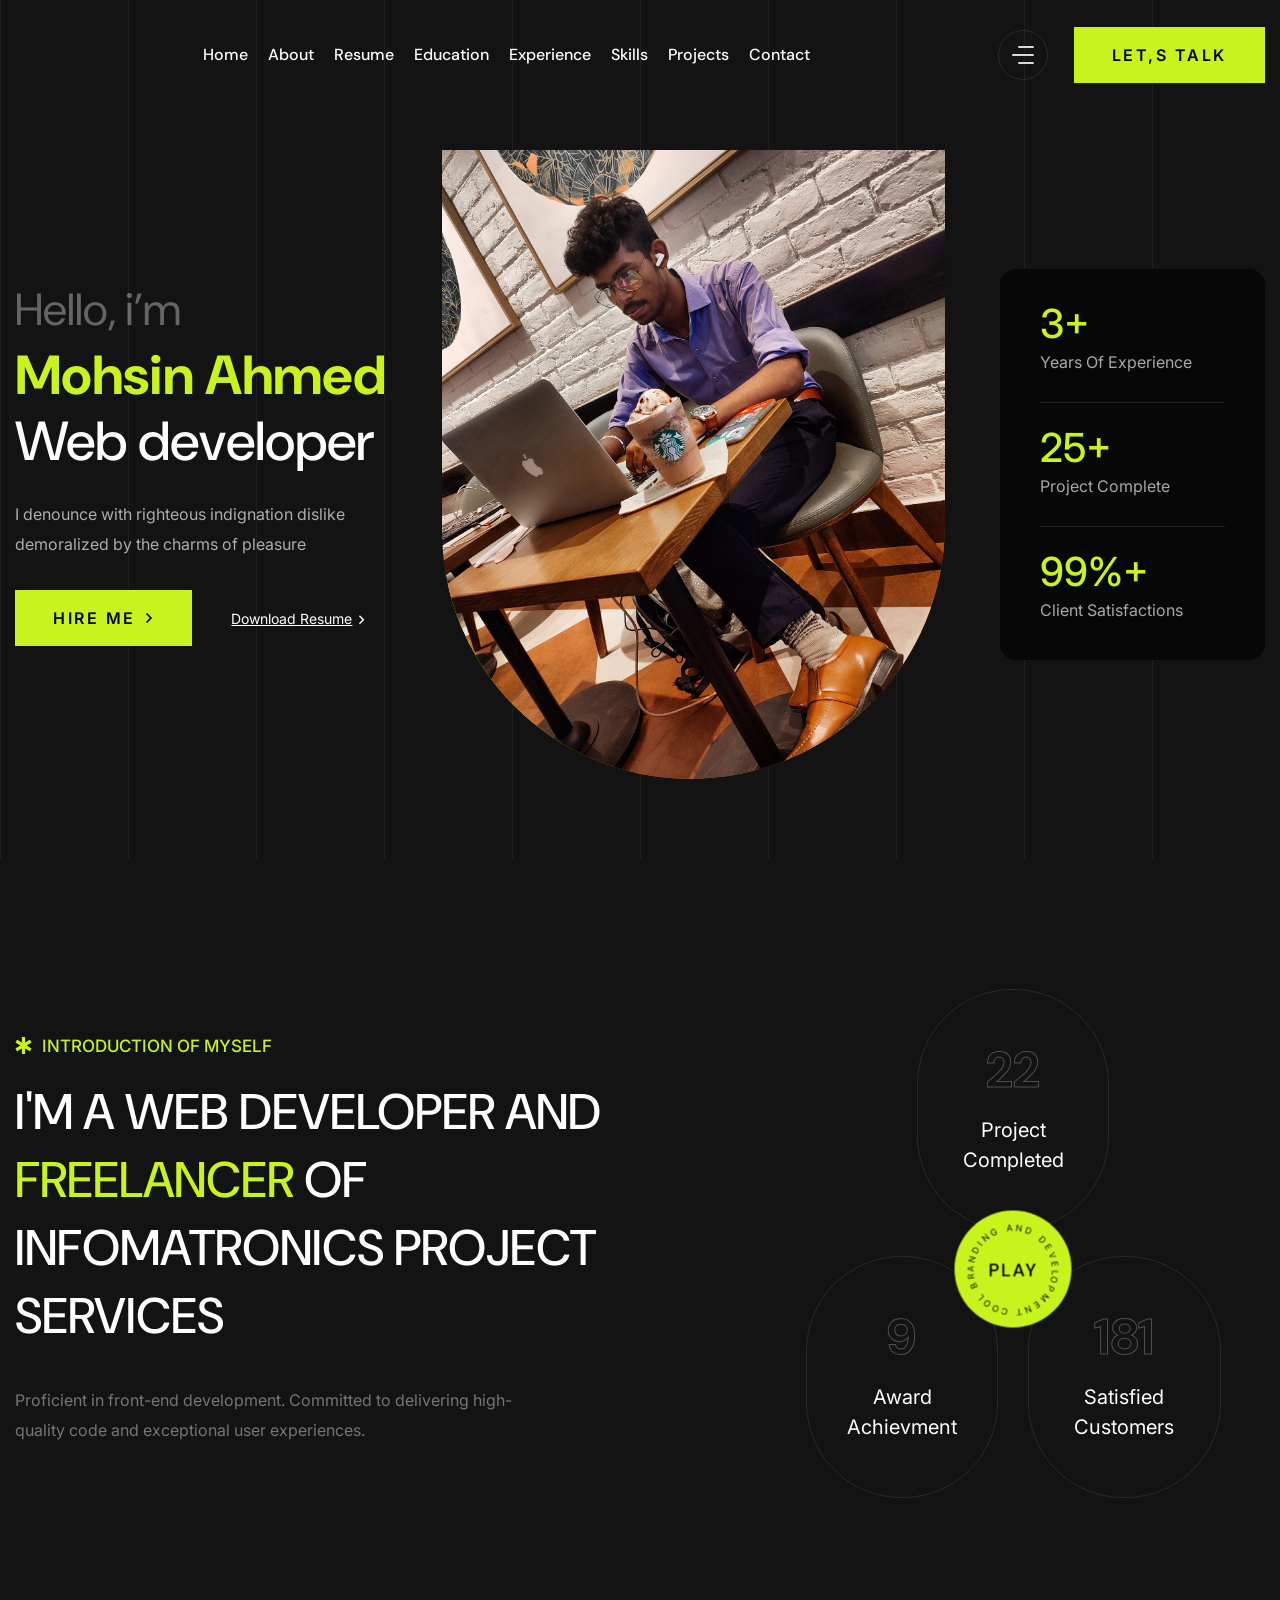
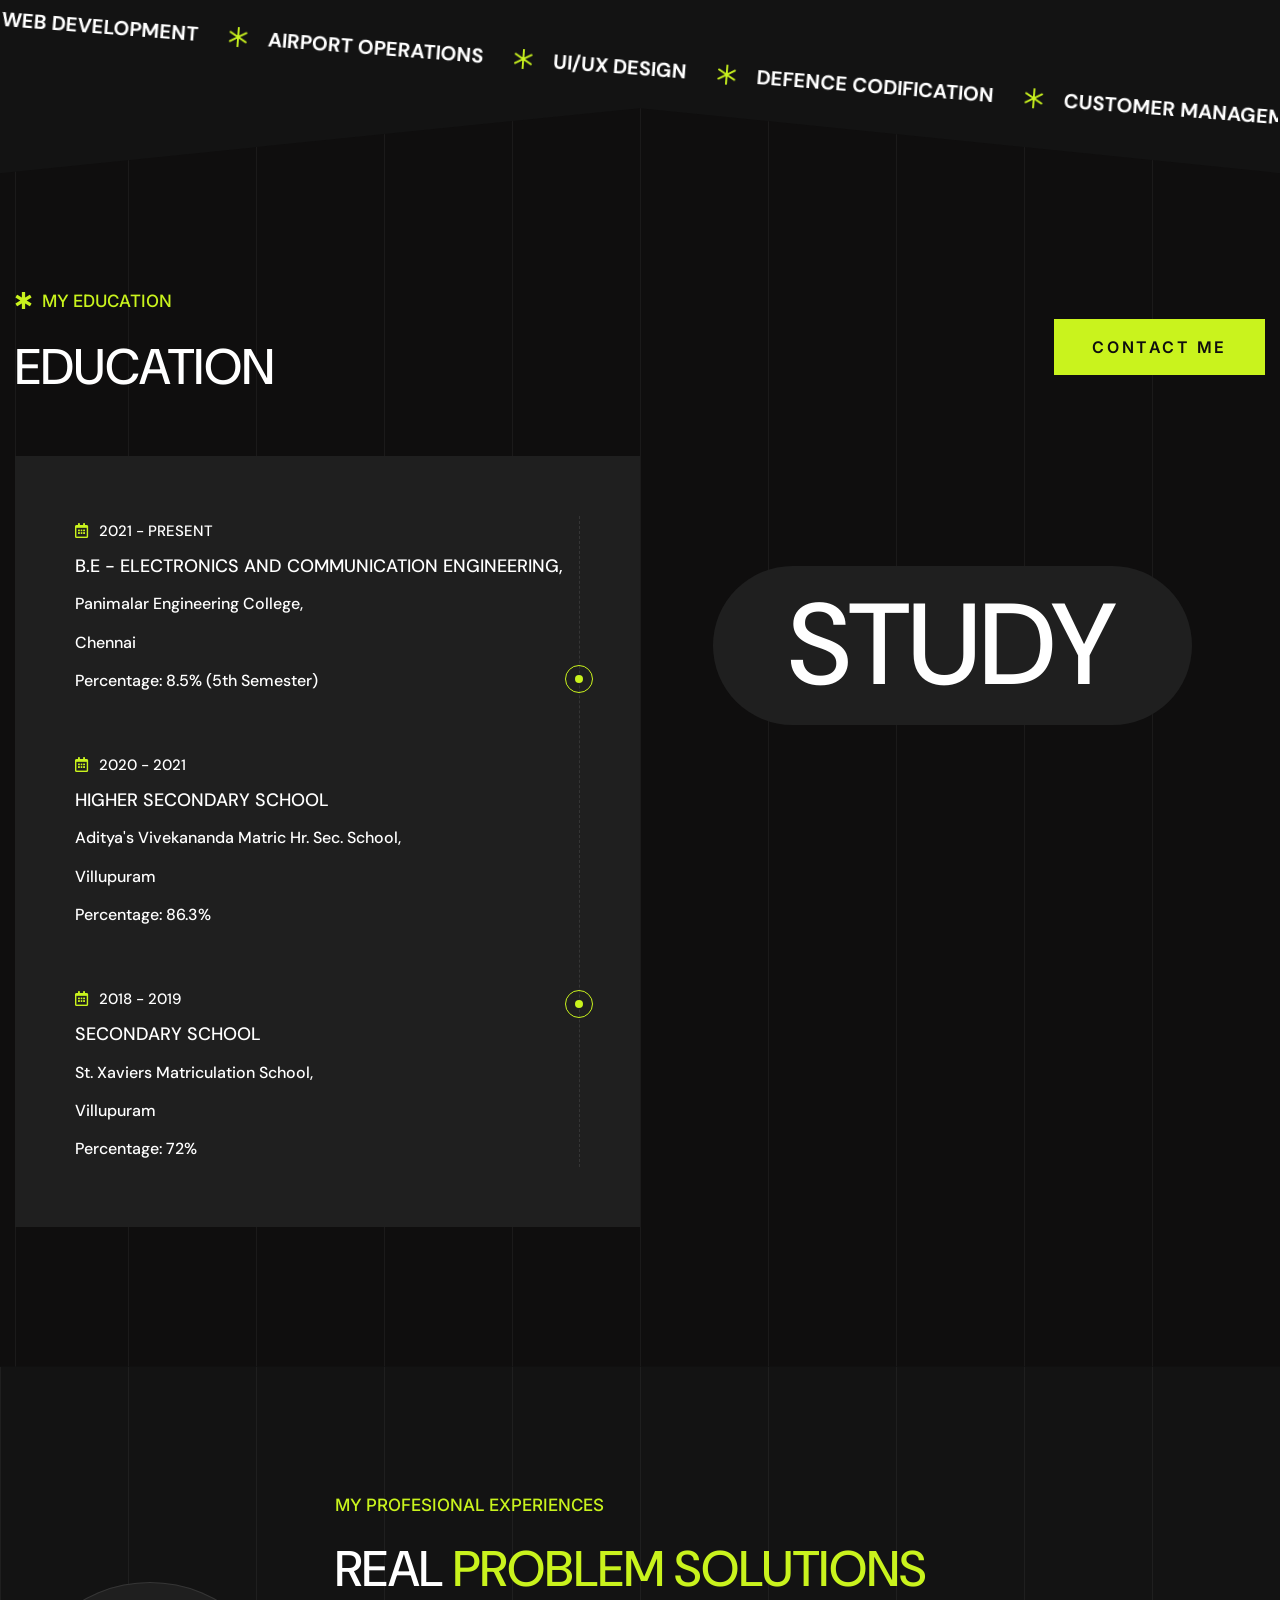
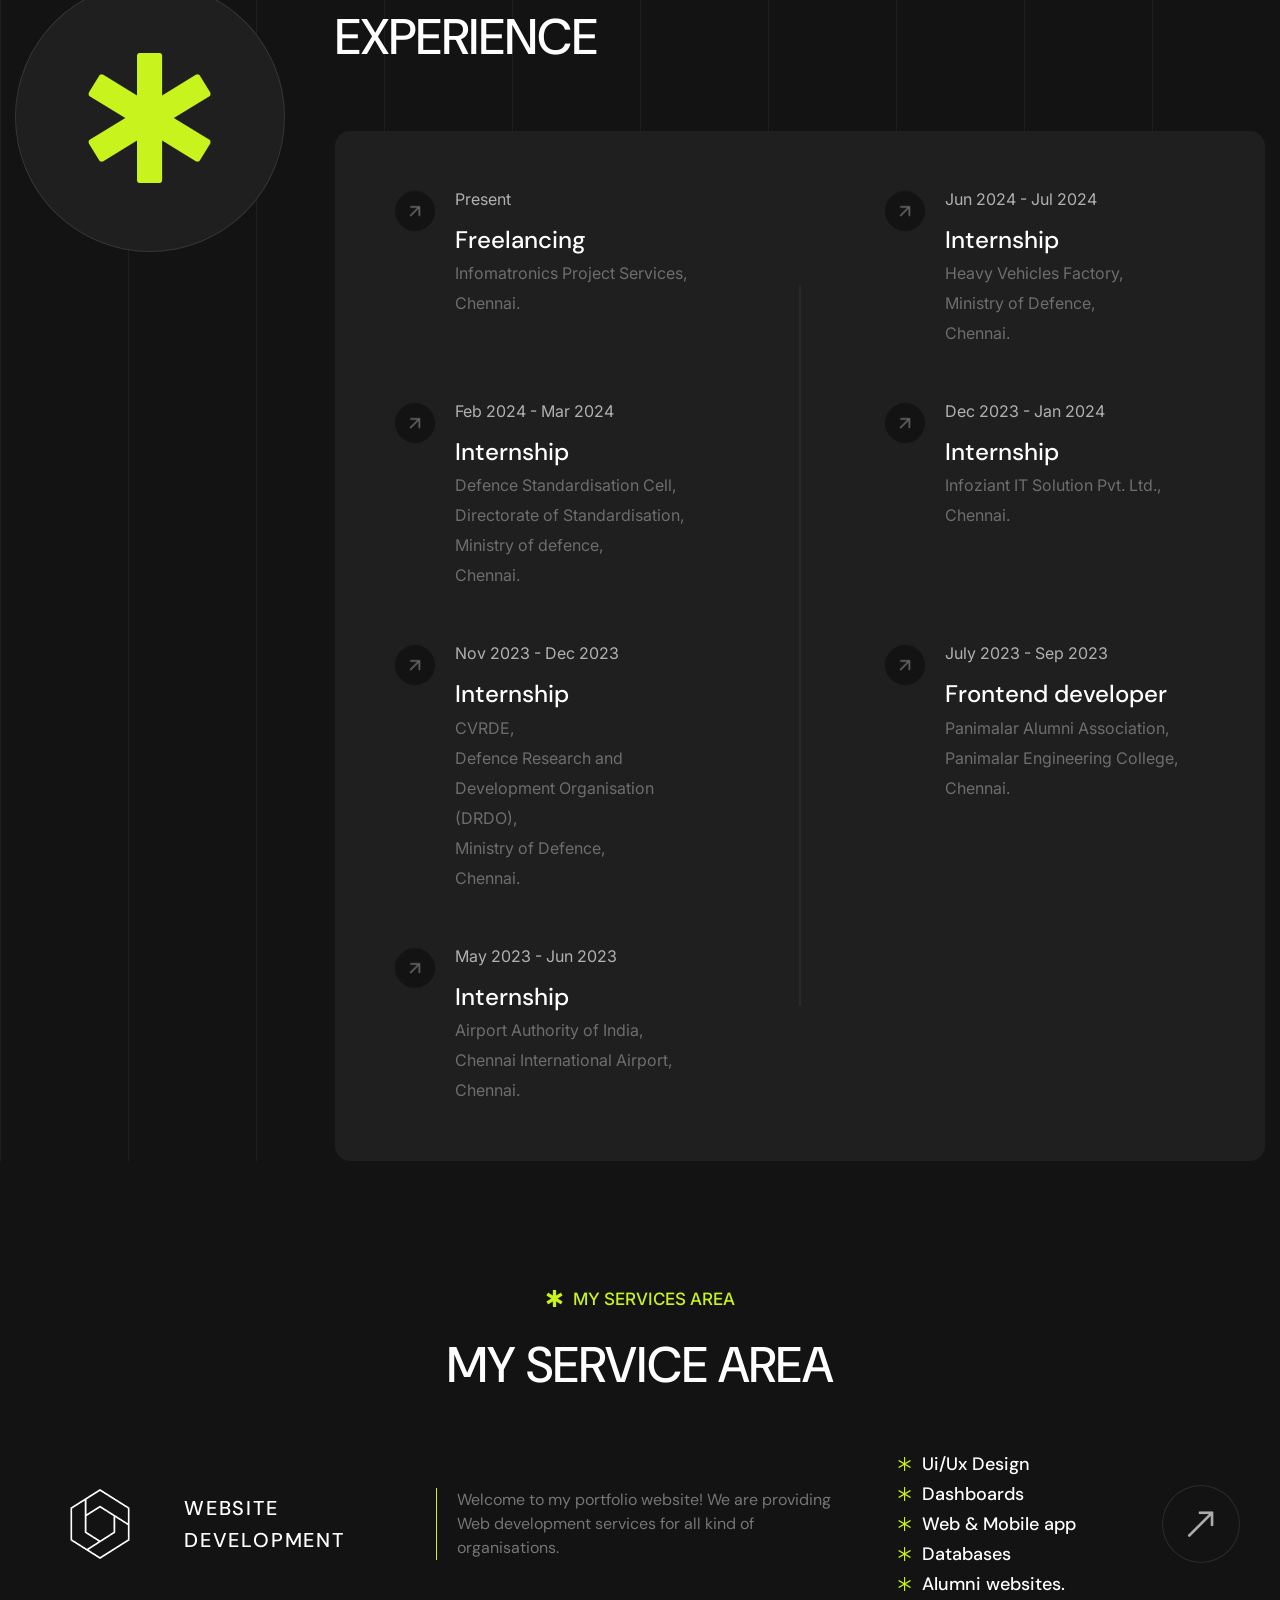
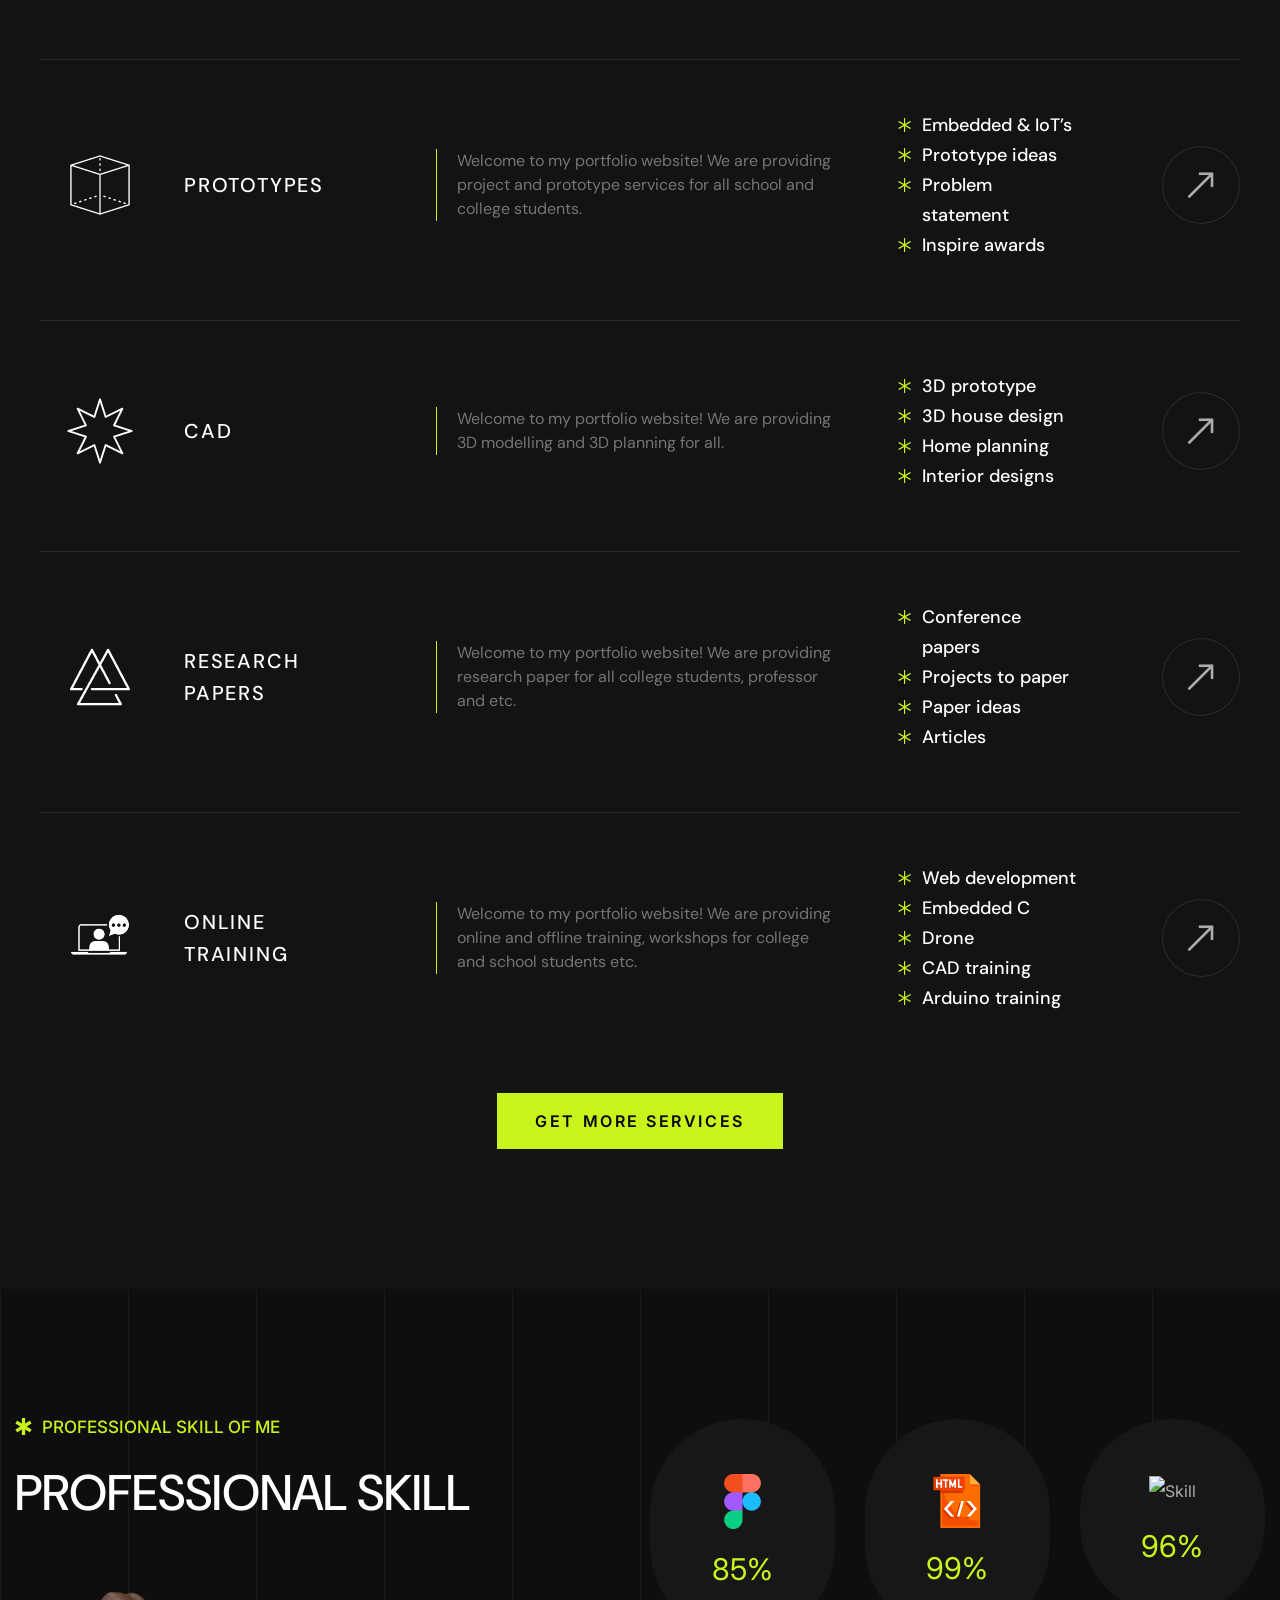
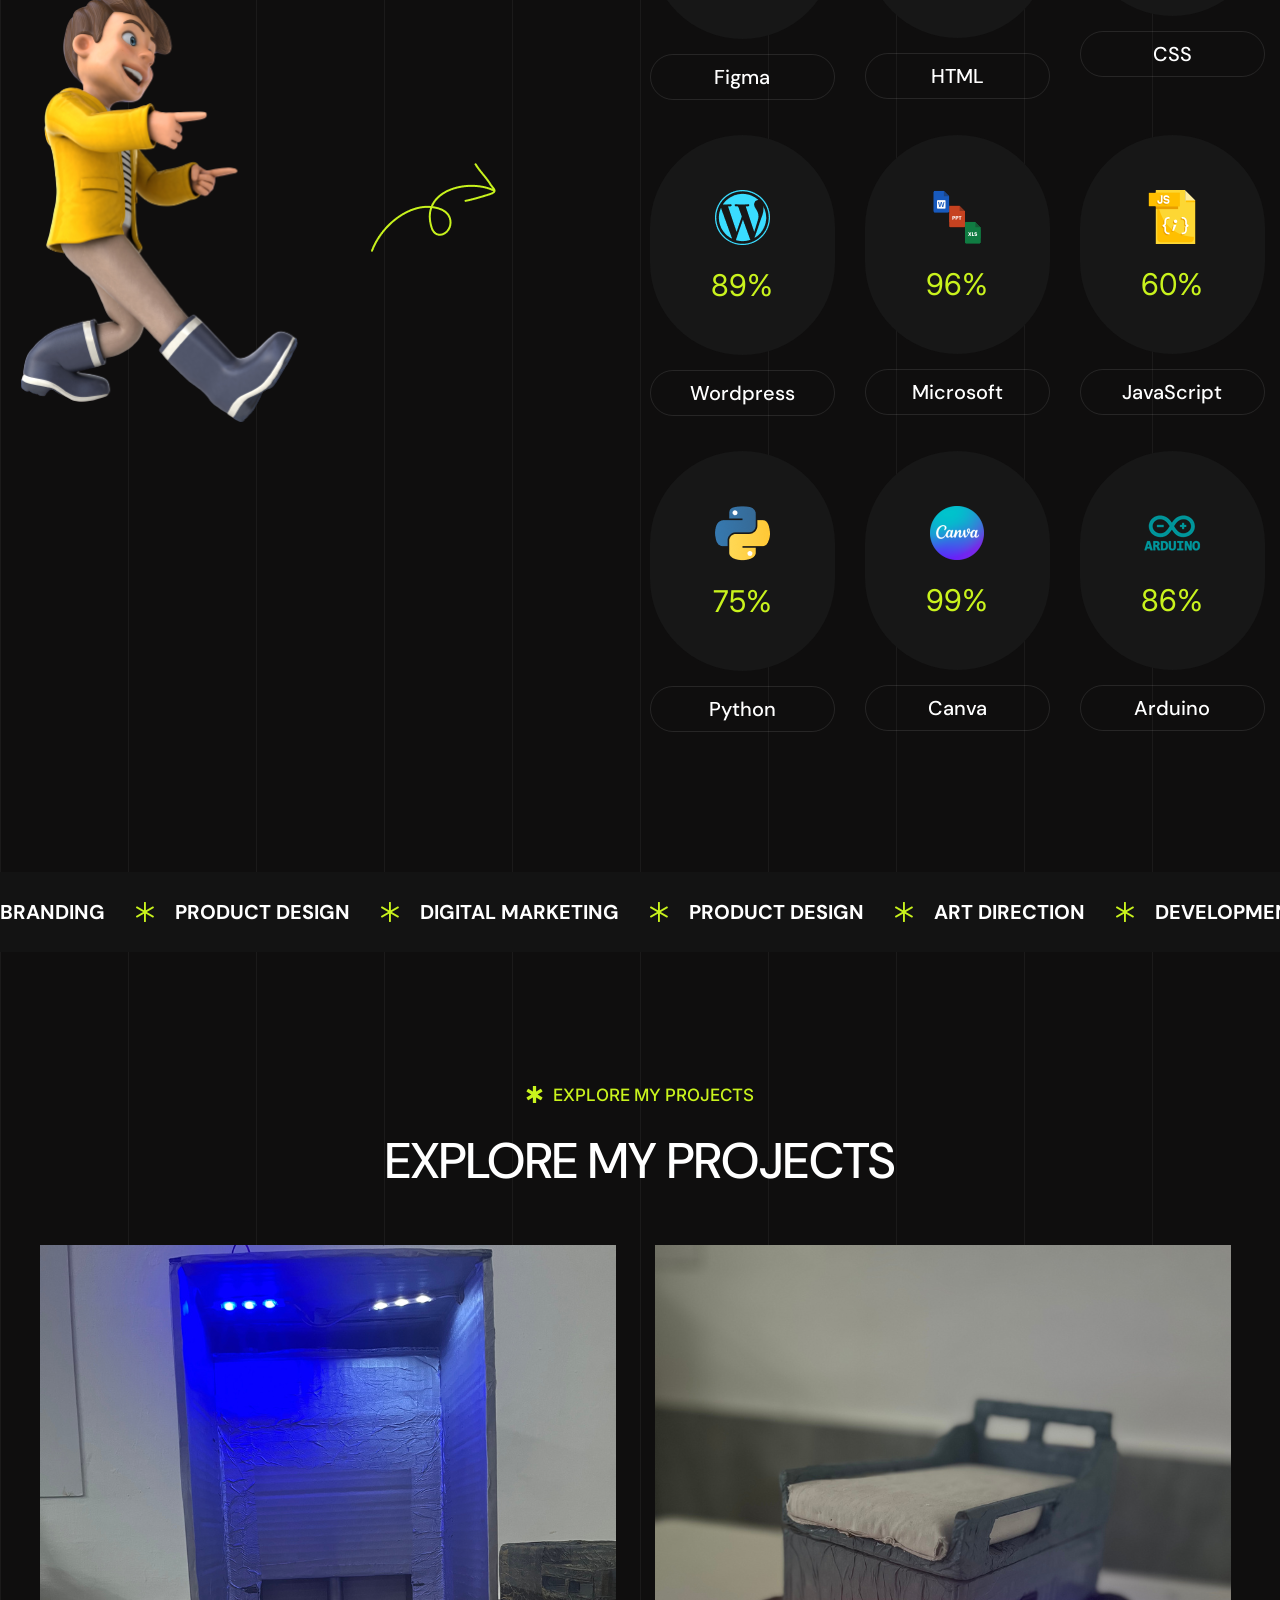
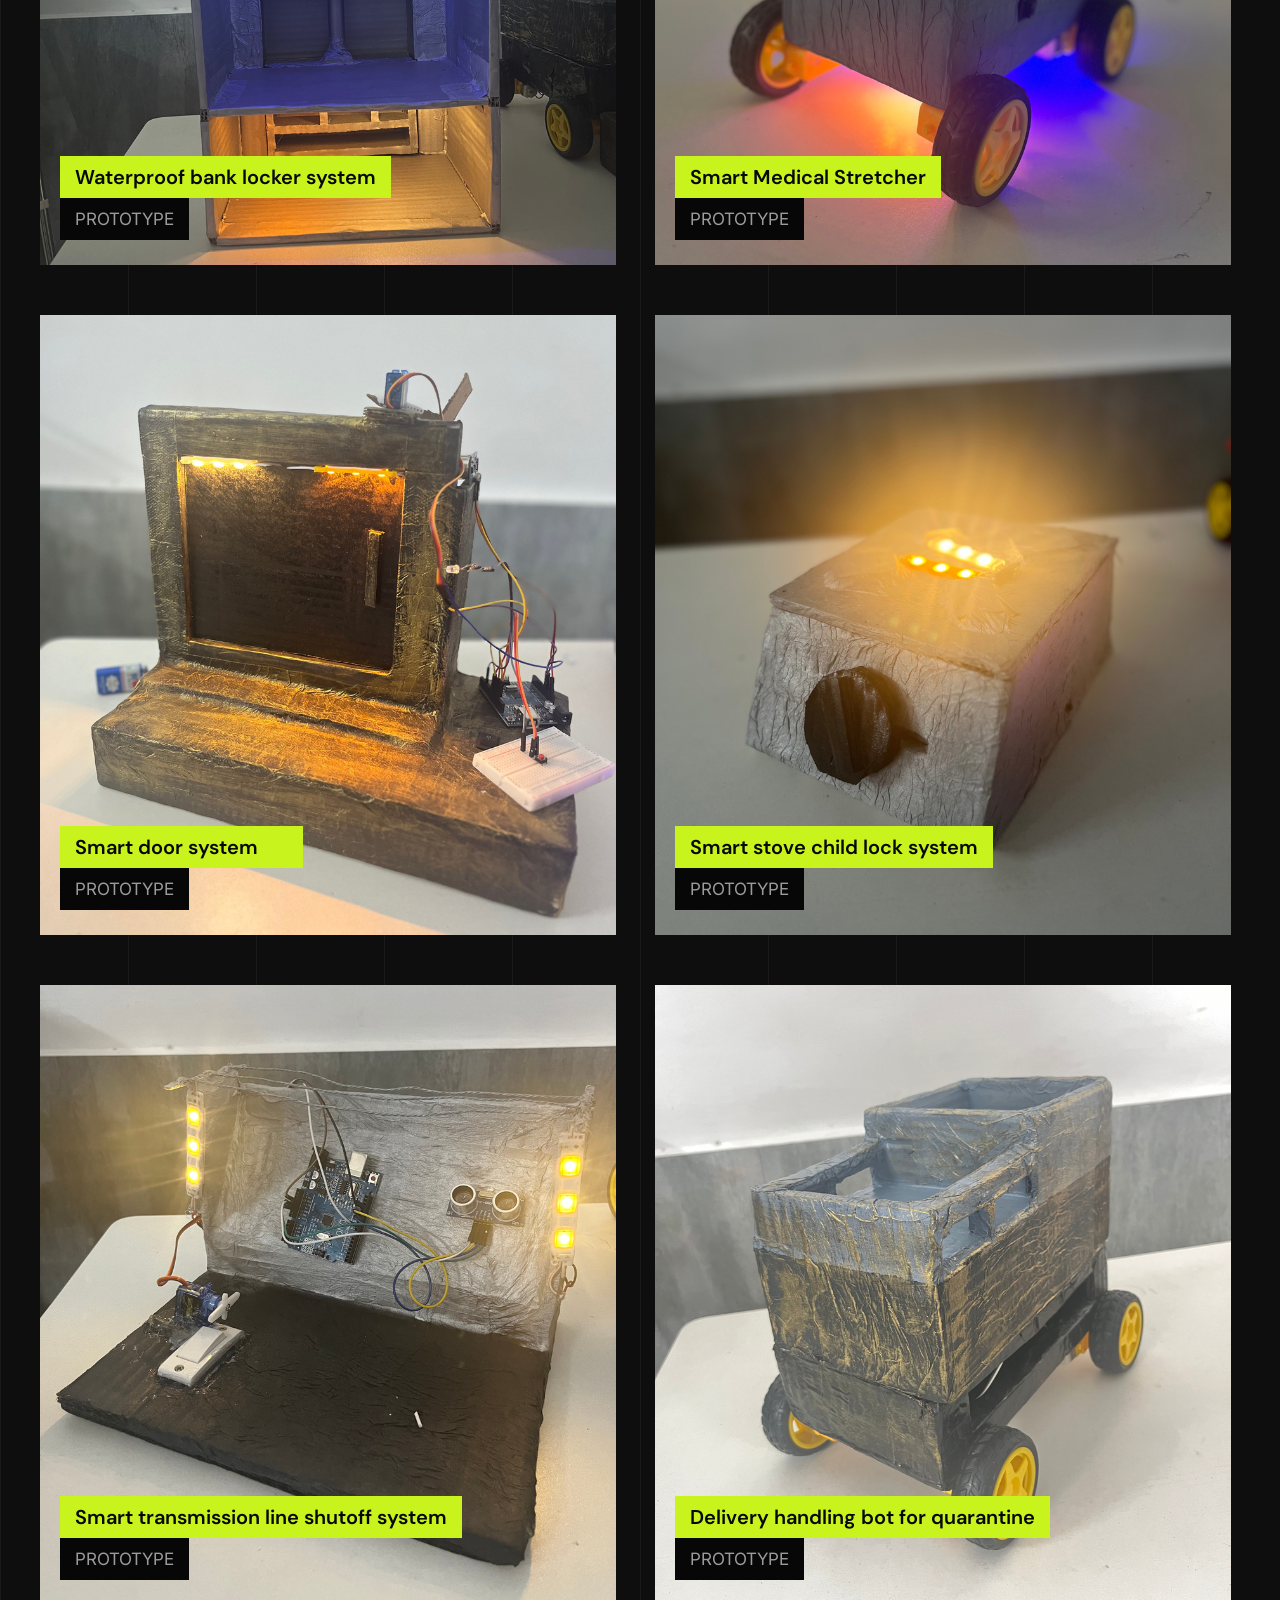
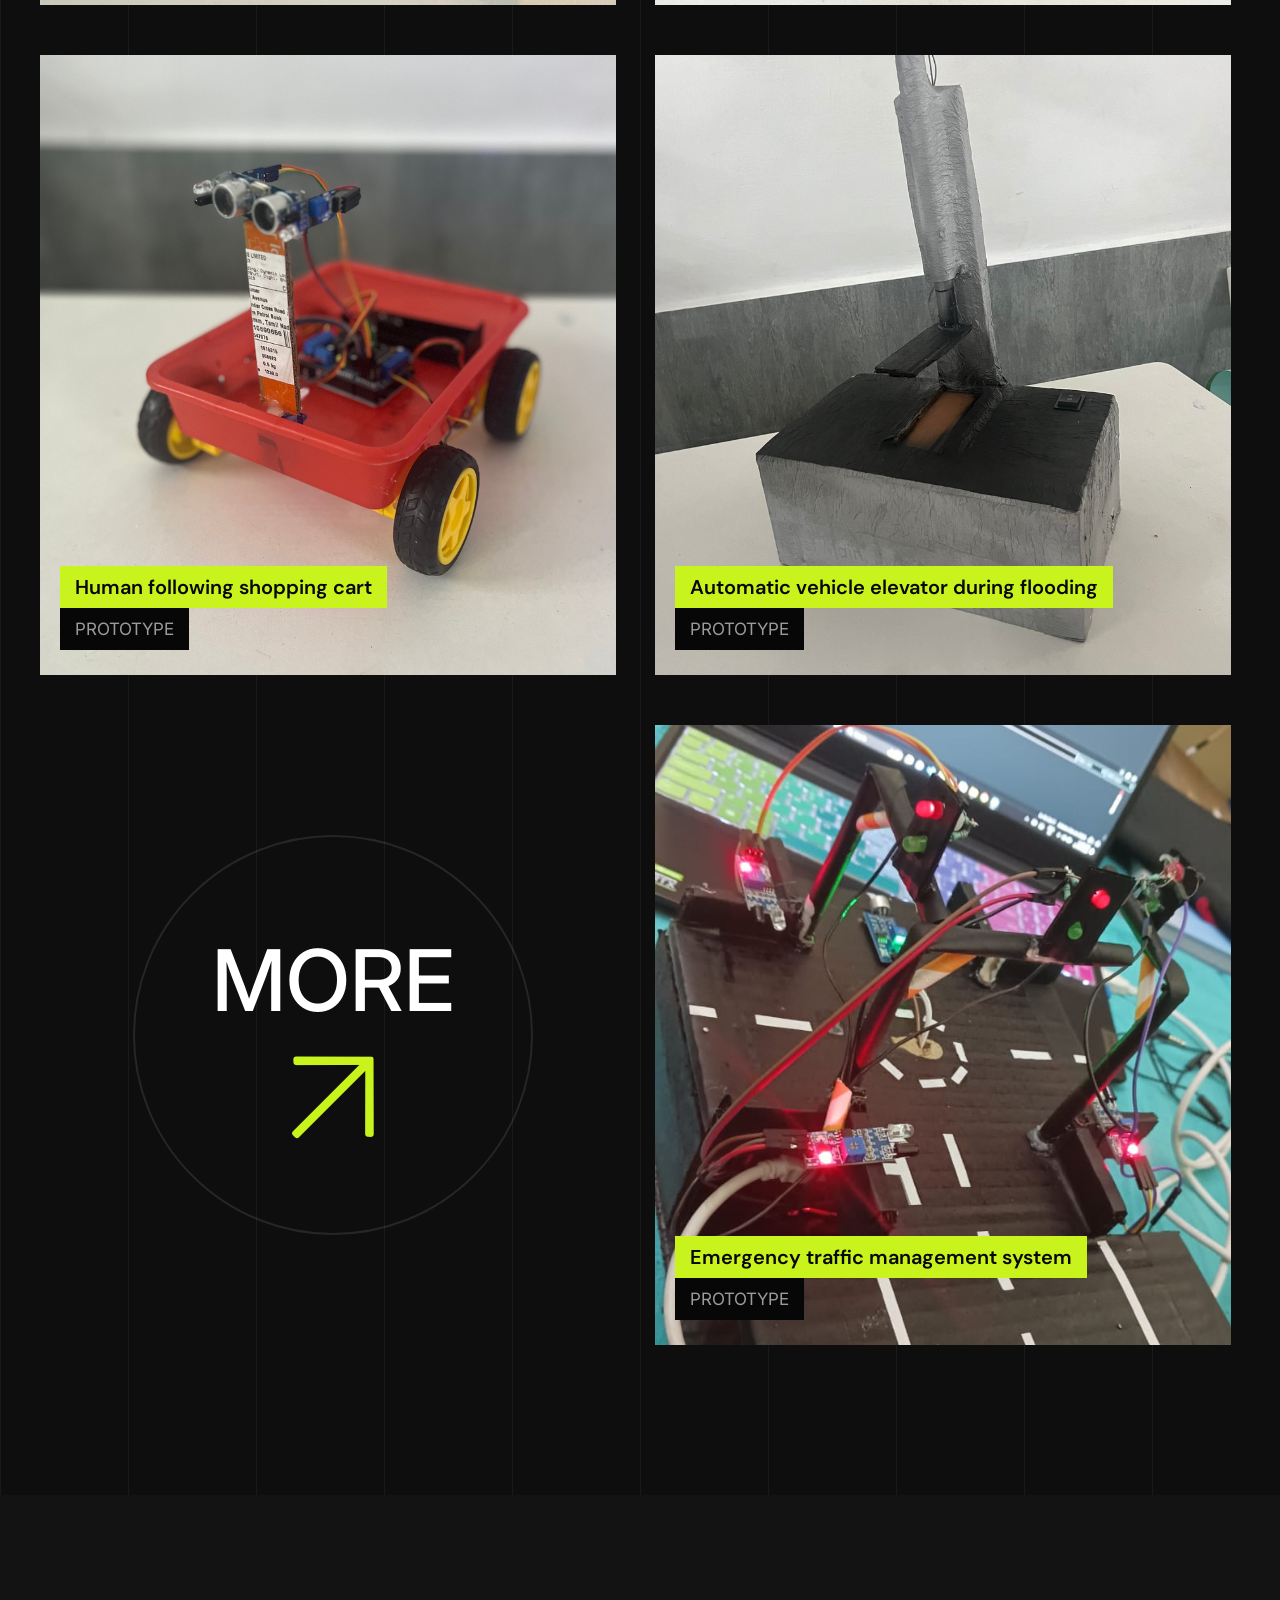
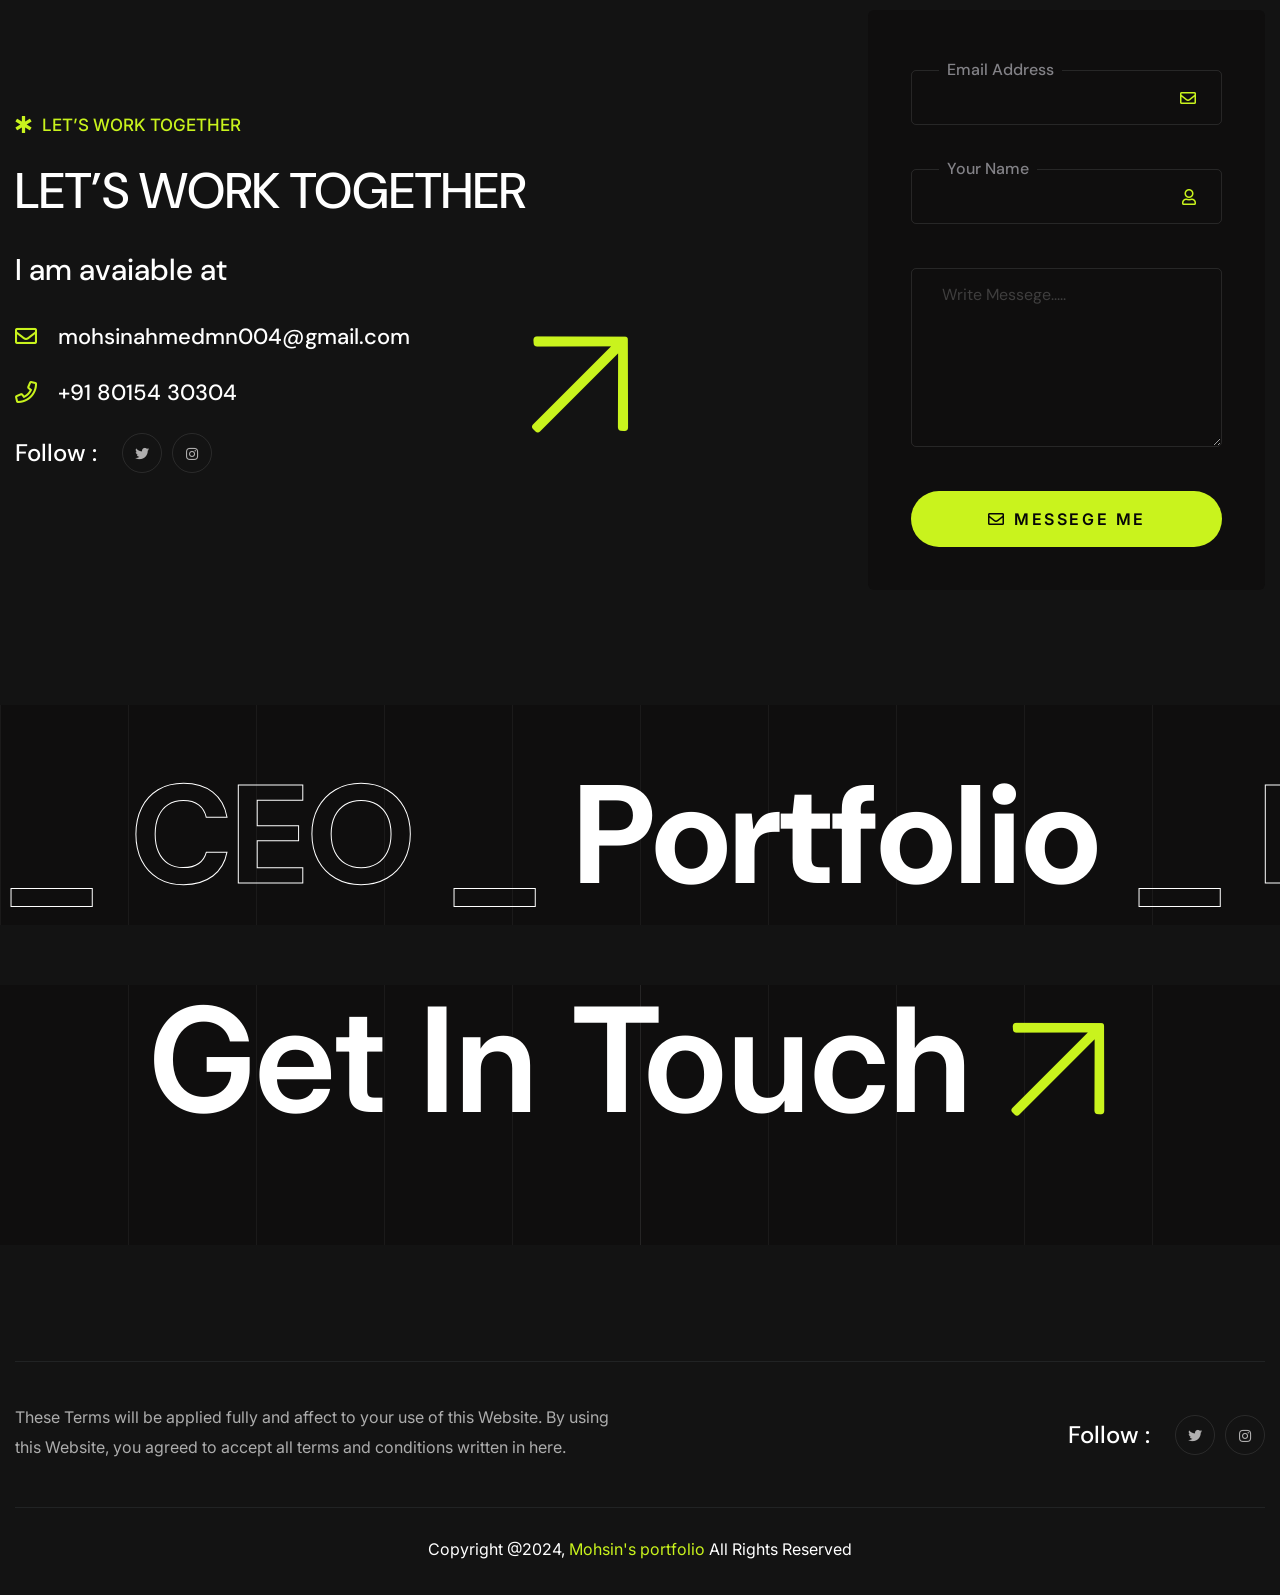
==== commit d542bbe8: "Update index2onepage.html" ====
--- a/index2onepage.html
+++ b/index2onepage.html
@@ -362,15 +362,27 @@
                         </div>
                         <div class="resume-items-wrap">
                             <div class="row justify-content-between">
+                                  <div class="col-xl-5 col-md-6">
+                                    <div class="resume-item wow fadeInUp delay-0-3s">
+                                        <div class="icon">
+                                            <i class="far fa-arrow-right"></i>
+                                        </div>
+                                        <div class="content">
+                                            <span class="years">Present</span>
+                                            <h4>Freelancing</h4>
+                                            <span class="company">Infomatronics Project Services, <br> Chennai.</span>
+                                        </div>
+                                    </div>
+                                </div>
                                 <div class="col-xl-5 col-md-6">
                                     <div class="resume-item wow fadeInUp delay-0-3s">
                                         <div class="icon">
                                             <i class="far fa-arrow-right"></i>
                                         </div>
                                         <div class="content">
-                                            <span class="years">Present</span>
-                                            <h4>Founder & CEO</h4>
-                                            <span class="company">Infomatronics Project Services, <br> Chennai.</span>
+                                            <span class="years">Jun 2024 - Jul 2024</span>
+                                            <h4>Internship</h4>
+                                            <span class="company">Heavy Vehicles Factory, <br> Ministry of Defence, <br> Chennai.</span>
                                         </div>
                                     </div>
                                 </div>
